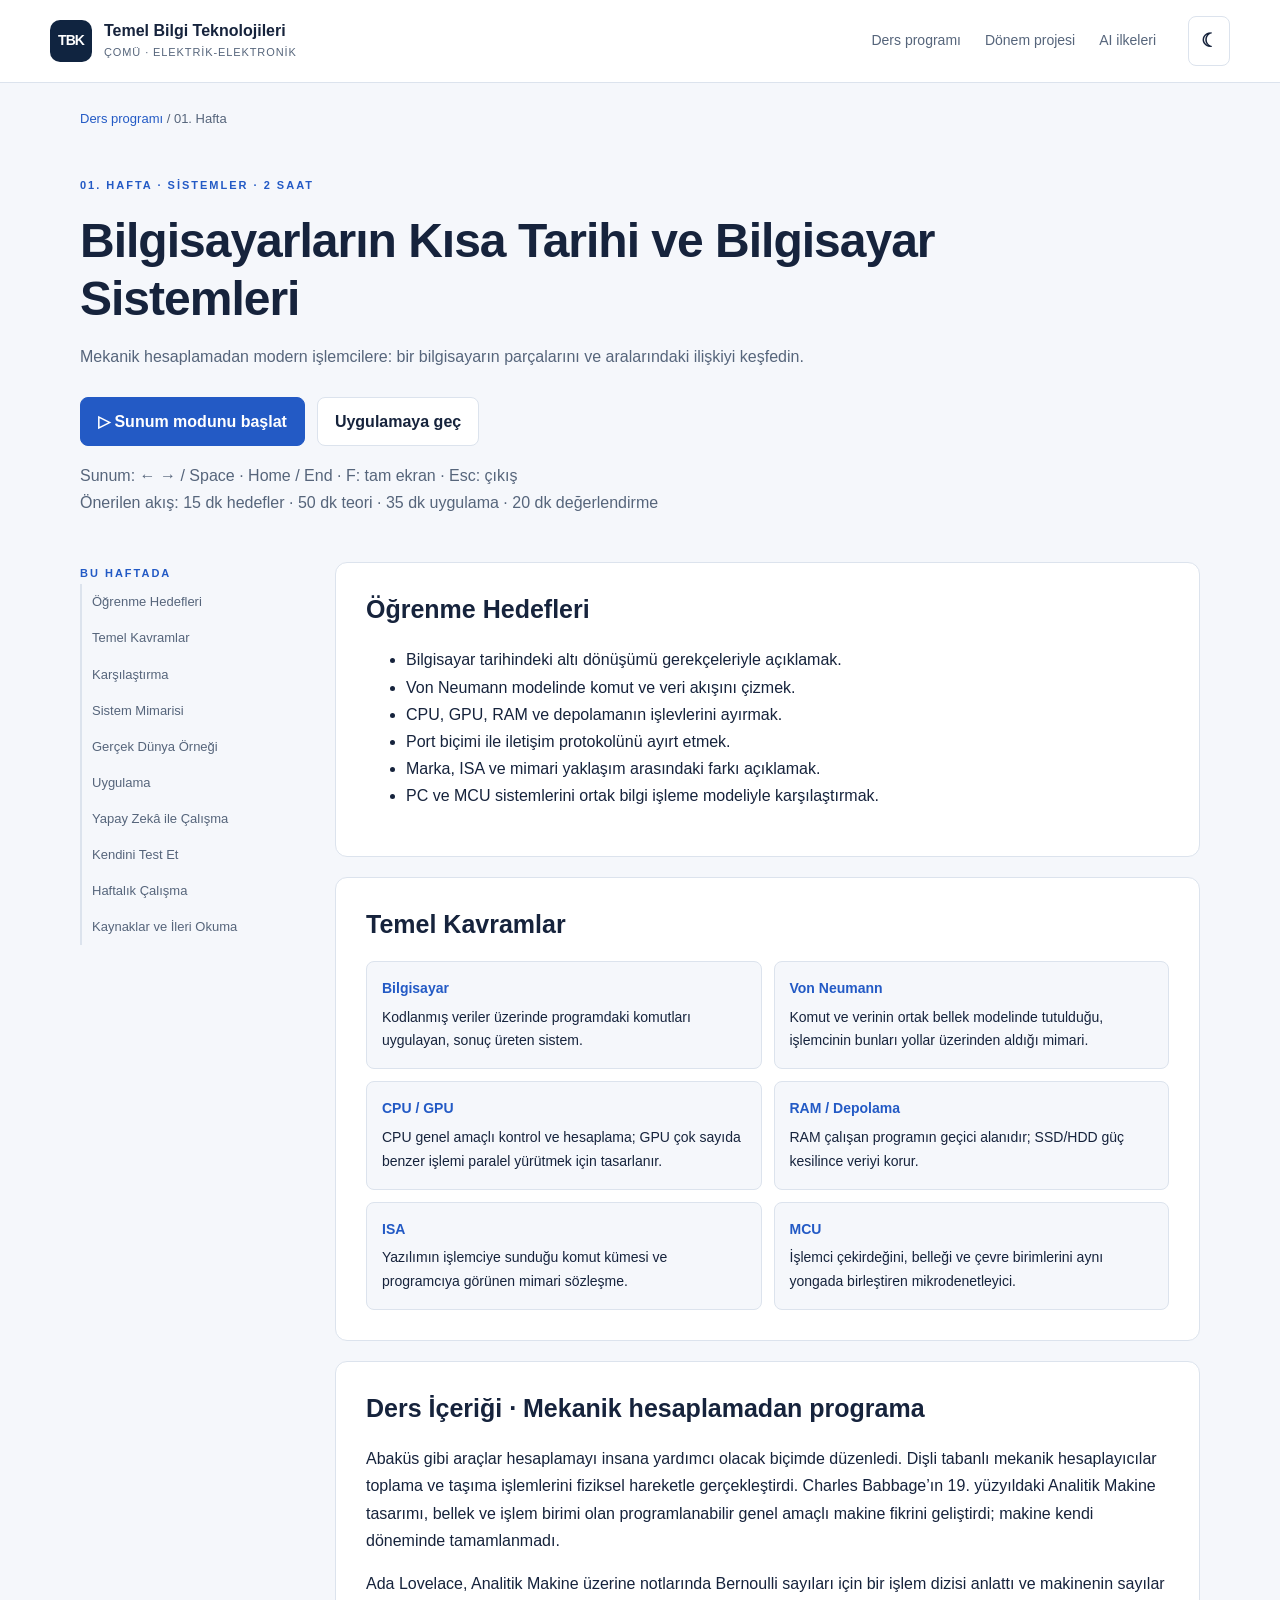
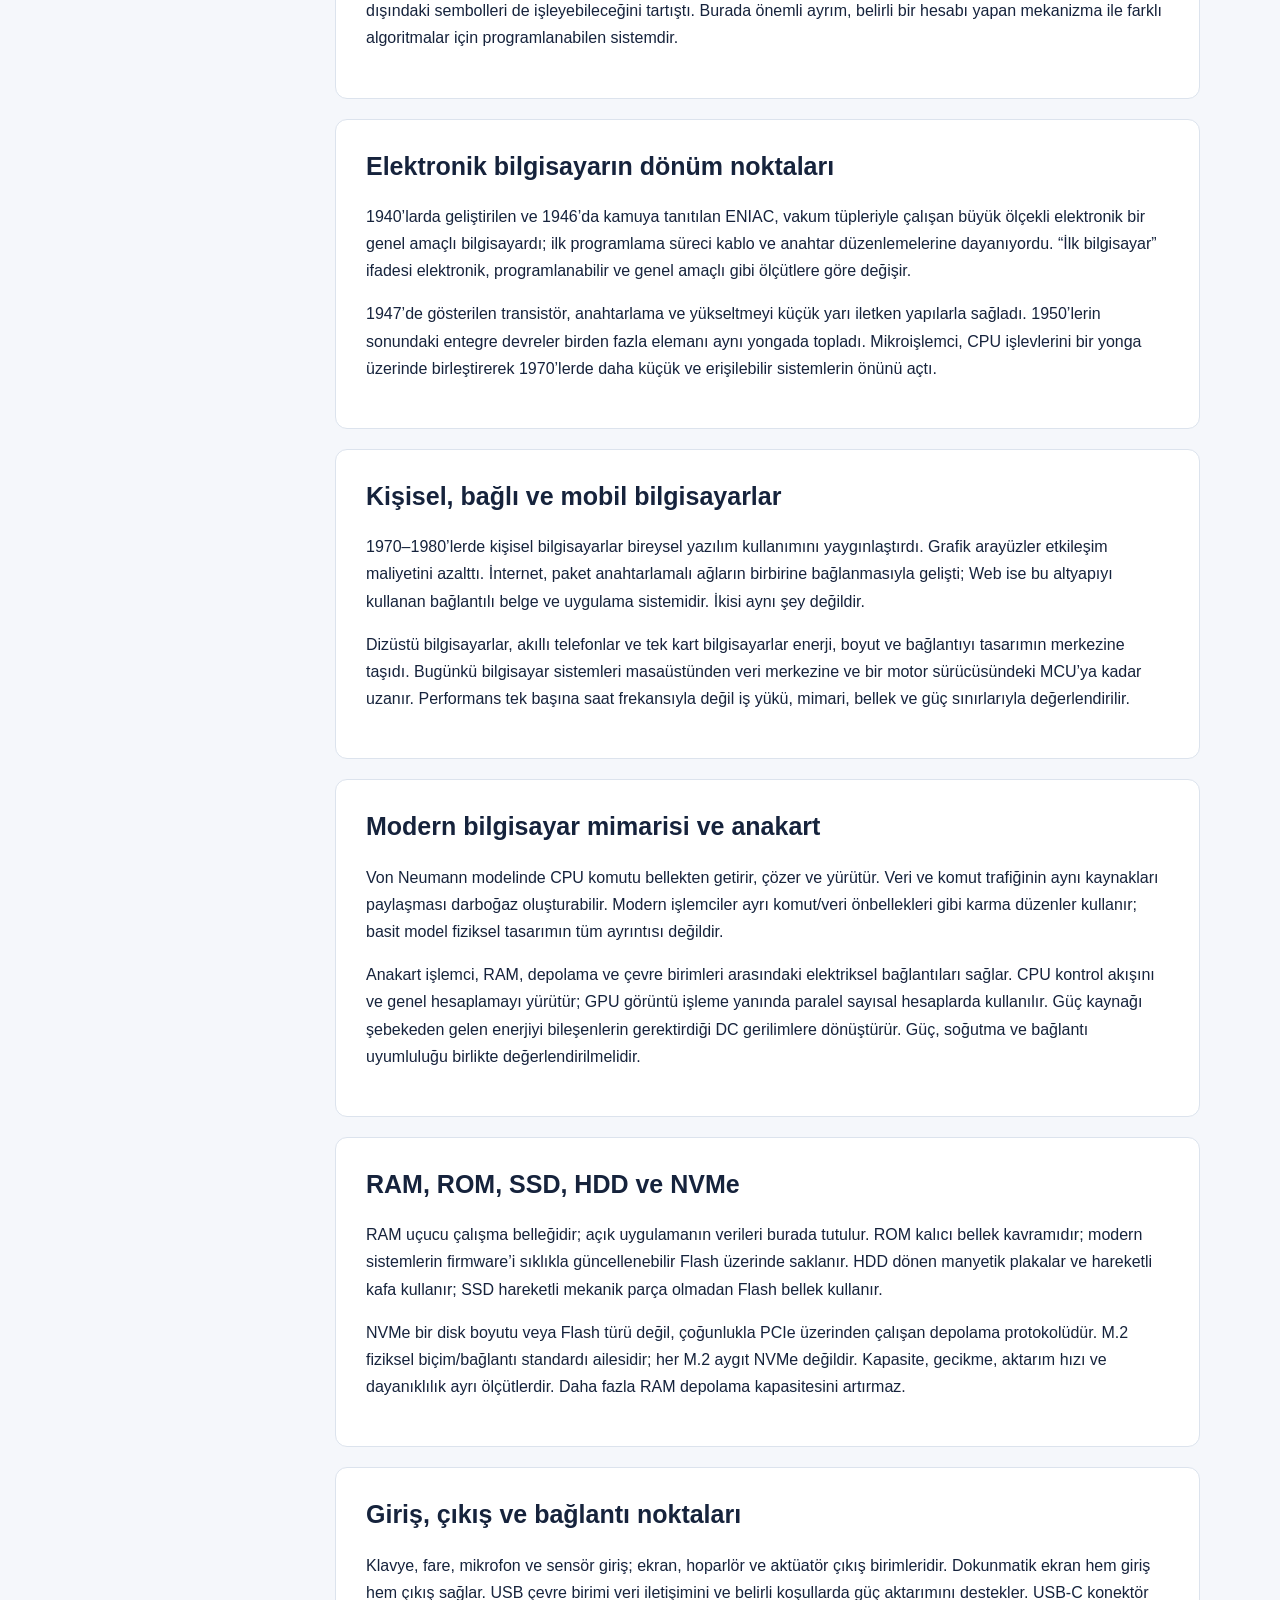
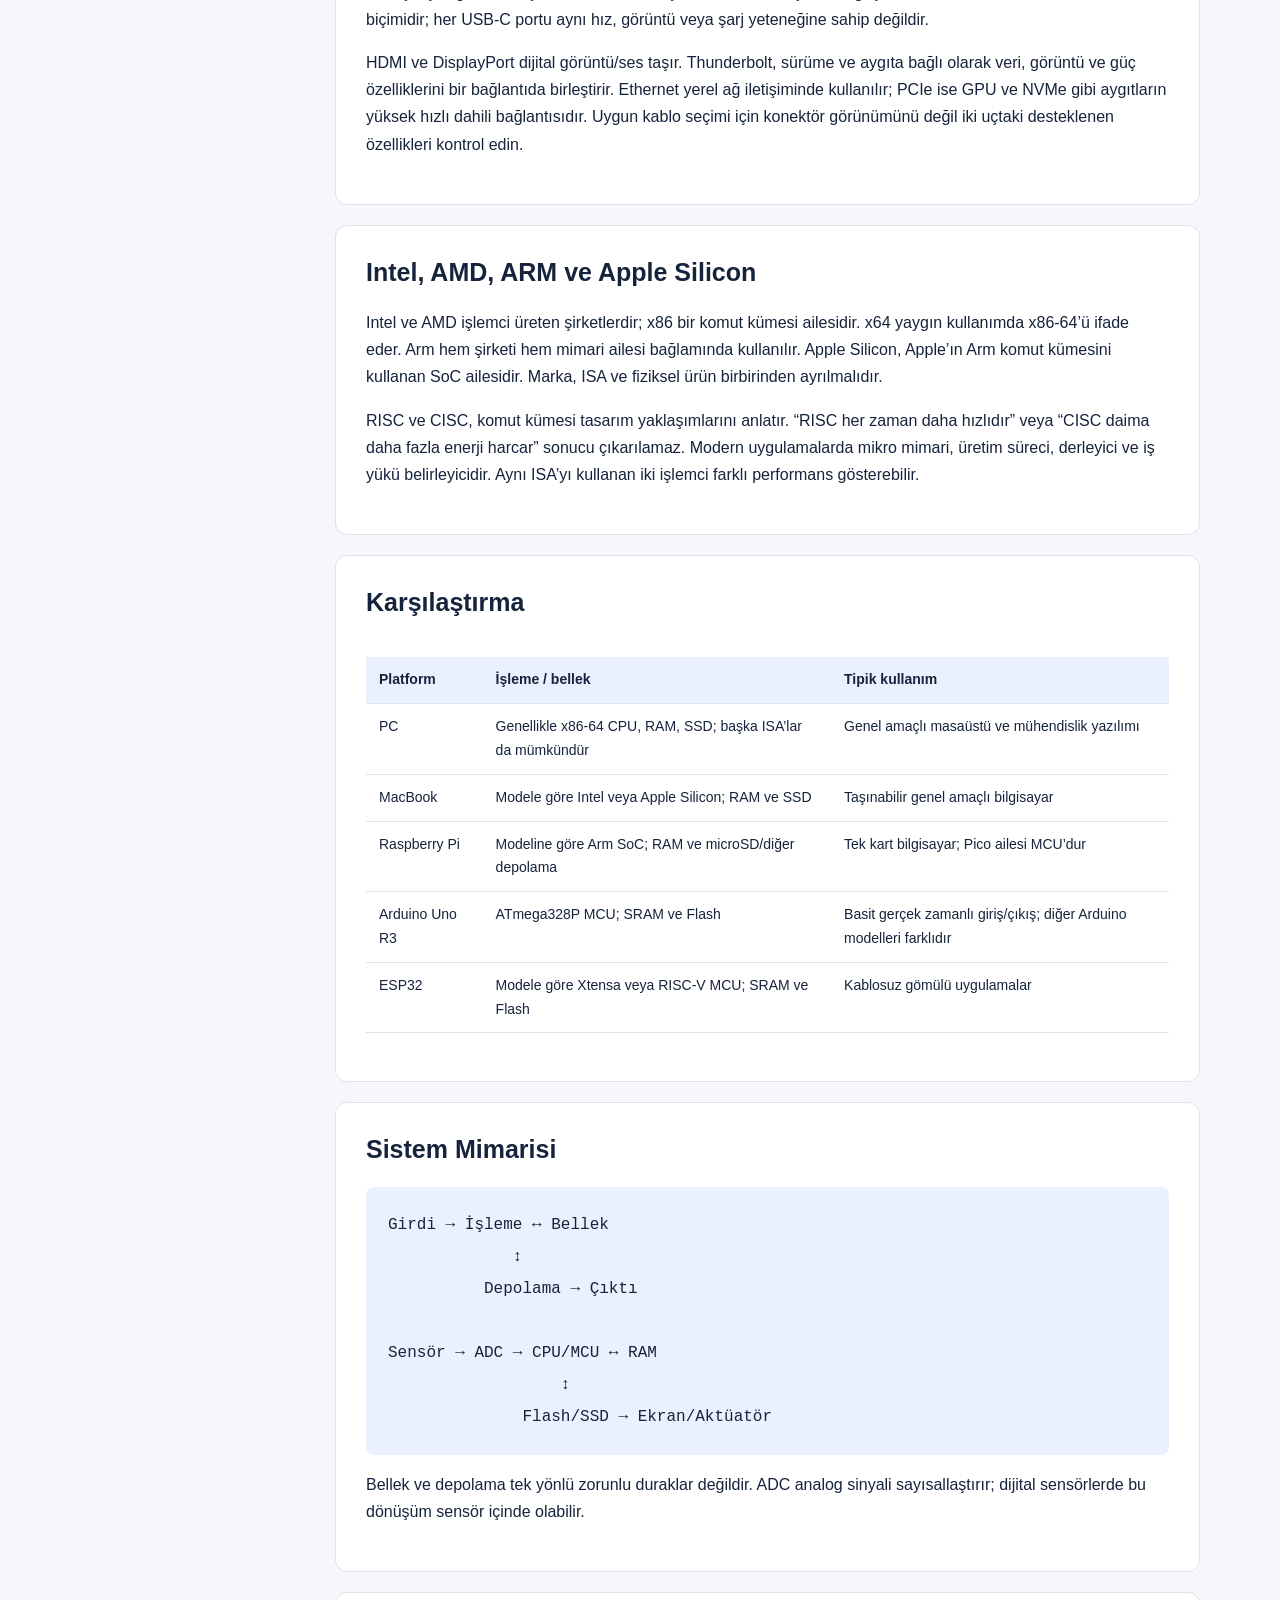
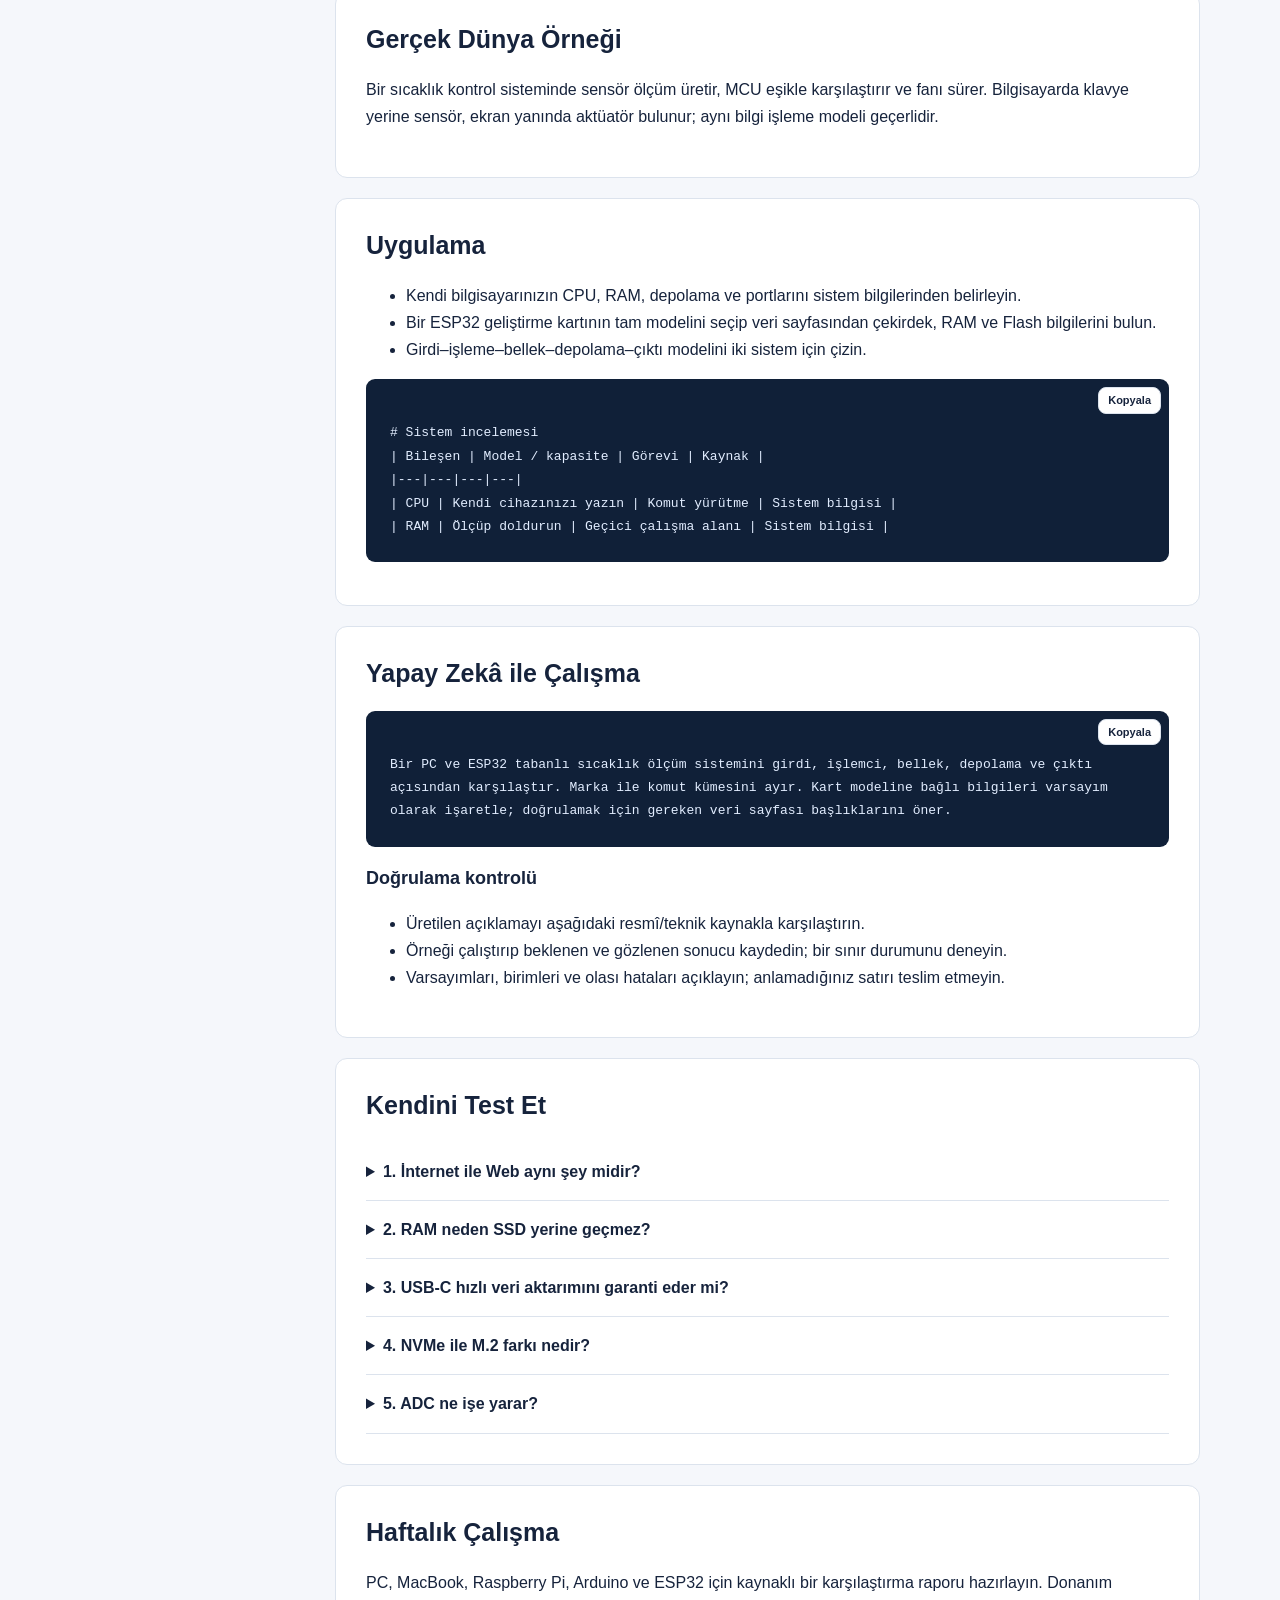
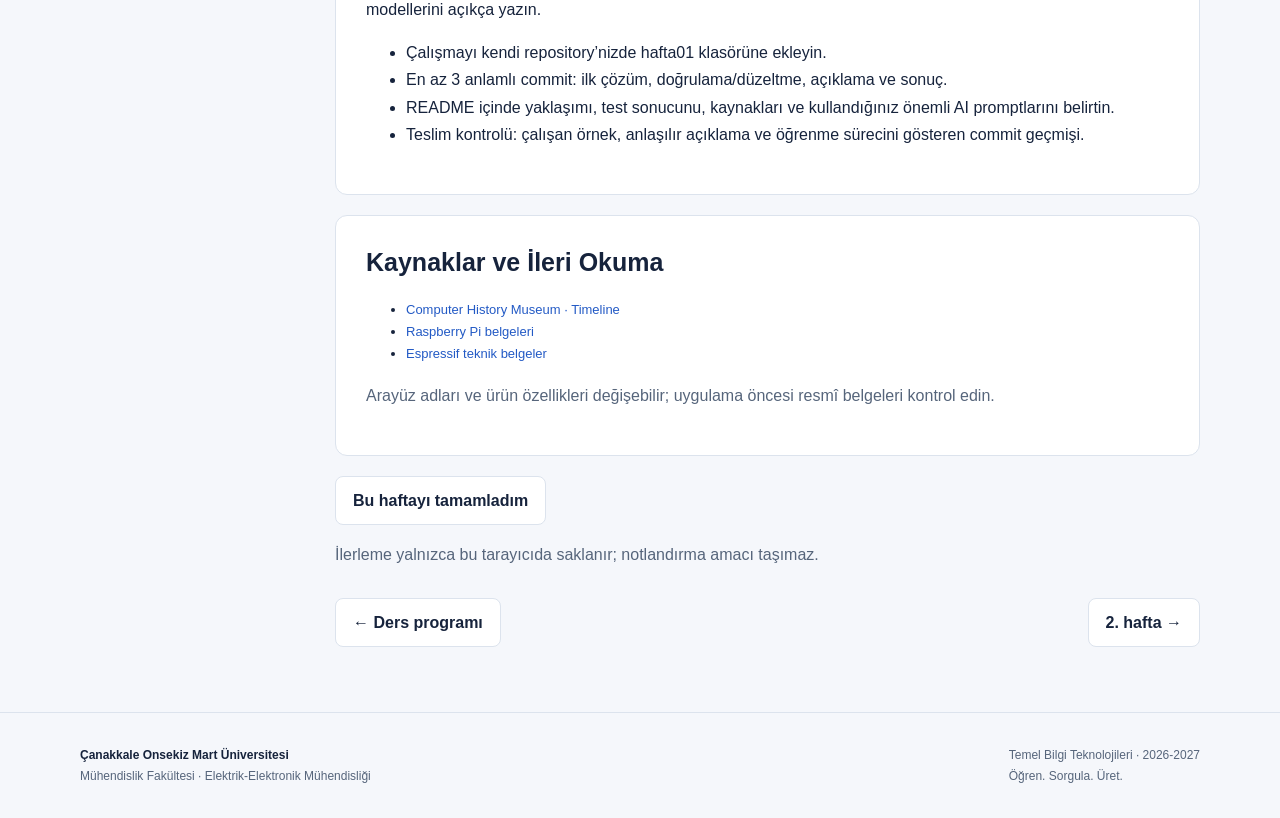
==== weeks/week01.html @ e467687c "İlk iki hafta için TBK ders portalı ve sunum sistemini oluştur" ====
<!doctype html><html lang="tr"><head><meta charset="utf-8"><meta name="viewport" content="width=device-width, initial-scale=1"><title>Bilgisayarların Kısa Tarihi ve Bilgisayar Sistemleri | TBK · ÇOMÜ</title><meta name="description" content="Mekanik hesaplamadan modern işlemcilere: bir bilgisayarın parçalarını ve aralarındaki ilişkiyi keşfedin."><meta property="og:title" content="Bilgisayarların Kısa Tarihi ve Bilgisayar Sistemleri"><meta property="og:description" content="Mekanik hesaplamadan modern işlemcilere: bir bilgisayarın parçalarını ve aralarındaki ilişkiyi keşfedin."><meta property="og:type" content="website"><meta property="og:locale" content="tr_TR"><meta name="theme-color" content="#102440"><link rel="icon" href="../assets/icons/favicon.svg" type="image/svg+xml"><script src="../js/theme.js"></script><link rel="stylesheet" href="../css/style.css"><link rel="stylesheet" href="../css/presentation.css"><script defer src="../js/main.js"></script><script defer src="../js/presentation.js"></script><script defer src="../js/demos.js"></script></head><body data-week="1"><a class="skip" href="#main">İçeriğe geç</a><header class="topbar"><nav class="nav-inner" aria-label="Ana navigasyon"><a class="brand" href="../index.html"><span class="brand-mark" aria-hidden="true">TBK</span><span><strong>Temel Bilgi Teknolojileri</strong><small>ÇOMÜ · ELEKTRİK-ELEKTRONİK</small></span></a><div class="nav-links"><a href="../index.html#program">Ders programı</a><a href="../index.html#proje">Dönem projesi</a><a href="../index.html#ai">AI ilkeleri</a></div><button class="theme-toggle" type="button" aria-label="Temayı değiştir">☾</button></nav></header><main id="main" class="container"><div class="breadcrumb"><a href="../index.html#program">Ders programı</a> / 01. Hafta</div><header class="lesson-header"><span class="eyebrow">01. HAFTA · Sistemler · 2 SAAT</span><h1>Bilgisayarların Kısa Tarihi ve Bilgisayar Sistemleri</h1><p>Mekanik hesaplamadan modern işlemcilere: bir bilgisayarın parçalarını ve aralarındaki ilişkiyi keşfedin.</p><div class="actions"><button class="primary" id="start-presentation">▷ Sunum modunu başlat</button><a class="button" href="#uygulama">Uygulamaya geç</a></div><p class="muted">Sunum: ← → / Space · Home / End · F: tam ekran · Esc: çıkış<br>Önerilen akış: 15 dk hedefler · 50 dk teori · 35 dk uygulama · 20 dk değerlendirme</p></header><div class="lesson-layout"><aside class="toc"><span class="eyebrow">BU HAFTADA</span><nav aria-label="Ders içindekiler"><a href="#hedefler">Öğrenme Hedefleri</a><a href="#kavramlar">Temel Kavramlar</a><a href="#karsilastirma">Karşılaştırma</a><a href="#mimari">Sistem Mimarisi</a><a href="#ornek">Gerçek Dünya Örneği</a><a href="#uygulama">Uygulama</a><a href="#ai-calisma">Yapay Zekâ ile Çalışma</a><a href="#test">Kendini Test Et</a><a href="#gorev">Haftalık Çalışma</a><a href="#kaynaklar">Kaynaklar ve İleri Okuma</a></nav></aside><article aria-label="Haftalık ders içeriği"><section class="lesson-section" id="hedefler" aria-labelledby="hedefler-title"><h2 id="hedefler-title">Öğrenme Hedefleri</h2><ul><li>Bilgisayar tarihindeki altı dönüşümü gerekçeleriyle açıklamak.</li><li>Von Neumann modelinde komut ve veri akışını çizmek.</li><li>CPU, GPU, RAM ve depolamanın işlevlerini ayırmak.</li><li>Port biçimi ile iletişim protokolünü ayırt etmek.</li><li>Marka, ISA ve mimari yaklaşım arasındaki farkı açıklamak.</li><li>PC ve MCU sistemlerini ortak bilgi işleme modeliyle karşılaştırmak.</li></ul></section><section class="lesson-section" id="kavramlar" aria-labelledby="kavramlar-title"><h2 id="kavramlar-title">Temel Kavramlar</h2><div class="concepts"><div class="concept"><strong>Bilgisayar</strong>Kodlanmış veriler üzerinde programdaki komutları uygulayan, sonuç üreten sistem.</div><div class="concept"><strong>Von Neumann</strong>Komut ve verinin ortak bellek modelinde tutulduğu, işlemcinin bunları yollar üzerinden aldığı mimari.</div><div class="concept"><strong>CPU / GPU</strong>CPU genel amaçlı kontrol ve hesaplama; GPU çok sayıda benzer işlemi paralel yürütmek için tasarlanır.</div><div class="concept"><strong>RAM / Depolama</strong>RAM çalışan programın geçici alanıdır; SSD/HDD güç kesilince veriyi korur.</div><div class="concept"><strong>ISA</strong>Yazılımın işlemciye sunduğu komut kümesi ve programcıya görünen mimari sözleşme.</div><div class="concept"><strong>MCU</strong>İşlemci çekirdeğini, belleği ve çevre birimlerini aynı yongada birleştiren mikrodenetleyici.</div></div></section><section class="lesson-section" id="konu-1" aria-labelledby="konu-1-title"><h2 id="konu-1-title">Ders İçeriği · Mekanik hesaplamadan programa</h2><p>Abaküs gibi araçlar hesaplamayı insana yardımcı olacak biçimde düzenledi. Dişli tabanlı mekanik hesaplayıcılar toplama ve taşıma işlemlerini fiziksel hareketle gerçekleştirdi. Charles Babbage’ın 19. yüzyıldaki Analitik Makine tasarımı, bellek ve işlem birimi olan programlanabilir genel amaçlı makine fikrini geliştirdi; makine kendi döneminde tamamlanmadı.</p><p>Ada Lovelace, Analitik Makine üzerine notlarında Bernoulli sayıları için bir işlem dizisi anlattı ve makinenin sayılar dışındaki sembolleri de işleyebileceğini tartıştı. Burada önemli ayrım, belirli bir hesabı yapan mekanizma ile farklı algoritmalar için programlanabilen sistemdir.</p></section><section class="lesson-section" id="konu-2" aria-labelledby="konu-2-title"><h2 id="konu-2-title">Elektronik bilgisayarın dönüm noktaları</h2><p>1940’larda geliştirilen ve 1946’da kamuya tanıtılan ENIAC, vakum tüpleriyle çalışan büyük ölçekli elektronik bir genel amaçlı bilgisayardı; ilk programlama süreci kablo ve anahtar düzenlemelerine dayanıyordu. “İlk bilgisayar” ifadesi elektronik, programlanabilir ve genel amaçlı gibi ölçütlere göre değişir.</p><p>1947’de gösterilen transistör, anahtarlama ve yükseltmeyi küçük yarı iletken yapılarla sağladı. 1950’lerin sonundaki entegre devreler birden fazla elemanı aynı yongada topladı. Mikroişlemci, CPU işlevlerini bir yonga üzerinde birleştirerek 1970’lerde daha küçük ve erişilebilir sistemlerin önünü açtı.</p></section><section class="lesson-section" id="konu-3" aria-labelledby="konu-3-title"><h2 id="konu-3-title">Kişisel, bağlı ve mobil bilgisayarlar</h2><p>1970–1980’lerde kişisel bilgisayarlar bireysel yazılım kullanımını yaygınlaştırdı. Grafik arayüzler etkileşim maliyetini azalttı. İnternet, paket anahtarlamalı ağların birbirine bağlanmasıyla gelişti; Web ise bu altyapıyı kullanan bağlantılı belge ve uygulama sistemidir. İkisi aynı şey değildir.</p><p>Dizüstü bilgisayarlar, akıllı telefonlar ve tek kart bilgisayarlar enerji, boyut ve bağlantıyı tasarımın merkezine taşıdı. Bugünkü bilgisayar sistemleri masaüstünden veri merkezine ve bir motor sürücüsündeki MCU’ya kadar uzanır. Performans tek başına saat frekansıyla değil iş yükü, mimari, bellek ve güç sınırlarıyla değerlendirilir.</p></section><section class="lesson-section" id="konu-4" aria-labelledby="konu-4-title"><h2 id="konu-4-title">Modern bilgisayar mimarisi ve anakart</h2><p>Von Neumann modelinde CPU komutu bellekten getirir, çözer ve yürütür. Veri ve komut trafiğinin aynı kaynakları paylaşması darboğaz oluşturabilir. Modern işlemciler ayrı komut/veri önbellekleri gibi karma düzenler kullanır; basit model fiziksel tasarımın tüm ayrıntısı değildir.</p><p>Anakart işlemci, RAM, depolama ve çevre birimleri arasındaki elektriksel bağlantıları sağlar. CPU kontrol akışını ve genel hesaplamayı yürütür; GPU görüntü işleme yanında paralel sayısal hesaplarda kullanılır. Güç kaynağı şebekeden gelen enerjiyi bileşenlerin gerektirdiği DC gerilimlere dönüştürür. Güç, soğutma ve bağlantı uyumluluğu birlikte değerlendirilmelidir.</p></section><section class="lesson-section" id="konu-5" aria-labelledby="konu-5-title"><h2 id="konu-5-title">RAM, ROM, SSD, HDD ve NVMe</h2><p>RAM uçucu çalışma belleğidir; açık uygulamanın verileri burada tutulur. ROM kalıcı bellek kavramıdır; modern sistemlerin firmware’i sıklıkla güncellenebilir Flash üzerinde saklanır. HDD dönen manyetik plakalar ve hareketli kafa kullanır; SSD hareketli mekanik parça olmadan Flash bellek kullanır.</p><p>NVMe bir disk boyutu veya Flash türü değil, çoğunlukla PCIe üzerinden çalışan depolama protokolüdür. M.2 fiziksel biçim/bağlantı standardı ailesidir; her M.2 aygıt NVMe değildir. Kapasite, gecikme, aktarım hızı ve dayanıklılık ayrı ölçütlerdir. Daha fazla RAM depolama kapasitesini artırmaz.</p></section><section class="lesson-section" id="konu-6" aria-labelledby="konu-6-title"><h2 id="konu-6-title">Giriş, çıkış ve bağlantı noktaları</h2><p>Klavye, fare, mikrofon ve sensör giriş; ekran, hoparlör ve aktüatör çıkış birimleridir. Dokunmatik ekran hem giriş hem çıkış sağlar. USB çevre birimi veri iletişimini ve belirli koşullarda güç aktarımını destekler. USB-C konektör biçimidir; her USB-C portu aynı hız, görüntü veya şarj yeteneğine sahip değildir.</p><p>HDMI ve DisplayPort dijital görüntü/ses taşır. Thunderbolt, sürüme ve aygıta bağlı olarak veri, görüntü ve güç özelliklerini bir bağlantıda birleştirir. Ethernet yerel ağ iletişiminde kullanılır; PCIe ise GPU ve NVMe gibi aygıtların yüksek hızlı dahili bağlantısıdır. Uygun kablo seçimi için konektör görünümünü değil iki uçtaki desteklenen özellikleri kontrol edin.</p></section><section class="lesson-section" id="konu-7" aria-labelledby="konu-7-title"><h2 id="konu-7-title">Intel, AMD, ARM ve Apple Silicon</h2><p>Intel ve AMD işlemci üreten şirketlerdir; x86 bir komut kümesi ailesidir. x64 yaygın kullanımda x86-64’ü ifade eder. Arm hem şirketi hem mimari ailesi bağlamında kullanılır. Apple Silicon, Apple’ın Arm komut kümesini kullanan SoC ailesidir. Marka, ISA ve fiziksel ürün birbirinden ayrılmalıdır.</p><p>RISC ve CISC, komut kümesi tasarım yaklaşımlarını anlatır. “RISC her zaman daha hızlıdır” veya “CISC daima daha fazla enerji harcar” sonucu çıkarılamaz. Modern uygulamalarda mikro mimari, üretim süreci, derleyici ve iş yükü belirleyicidir. Aynı ISA’yı kullanan iki işlemci farklı performans gösterebilir.</p></section><section class="lesson-section" id="karsilastirma" aria-labelledby="karsilastirma-title"><h2 id="karsilastirma-title">Karşılaştırma</h2><div class="table-wrap"><table><thead><tr><th scope="col">Platform</th><th scope="col">İşleme / bellek</th><th scope="col">Tipik kullanım</th></tr></thead><tbody><tr><td>PC</td><td>Genellikle x86-64 CPU, RAM, SSD; başka ISA’lar da mümkündür</td><td>Genel amaçlı masaüstü ve mühendislik yazılımı</td></tr><tr><td>MacBook</td><td>Modele göre Intel veya Apple Silicon; RAM ve SSD</td><td>Taşınabilir genel amaçlı bilgisayar</td></tr><tr><td>Raspberry Pi</td><td>Modeline göre Arm SoC; RAM ve microSD/diğer depolama</td><td>Tek kart bilgisayar; Pico ailesi MCU’dur</td></tr><tr><td>Arduino Uno R3</td><td>ATmega328P MCU; SRAM ve Flash</td><td>Basit gerçek zamanlı giriş/çıkış; diğer Arduino modelleri farklıdır</td></tr><tr><td>ESP32</td><td>Modele göre Xtensa veya RISC-V MCU; SRAM ve Flash</td><td>Kablosuz gömülü uygulamalar</td></tr></tbody></table></div></section><section class="lesson-section" id="mimari" aria-labelledby="mimari-title"><h2 id="mimari-title">Sistem Mimarisi</h2><div class="diagram">Girdi → İşleme ↔ Bellek
             ↕
          Depolama → Çıktı

Sensör → ADC → CPU/MCU ↔ RAM
                  ↕
              Flash/SSD → Ekran/Aktüatör</div><p>Bellek ve depolama tek yönlü zorunlu duraklar değildir. ADC analog sinyali sayısallaştırır; dijital sensörlerde bu dönüşüm sensör içinde olabilir.</p></section><section class="lesson-section" id="ornek" aria-labelledby="ornek-title"><h2 id="ornek-title">Gerçek Dünya Örneği</h2><p>Bir sıcaklık kontrol sisteminde sensör ölçüm üretir, MCU eşikle karşılaştırır ve fanı sürer. Bilgisayarda klavye yerine sensör, ekran yanında aktüatör bulunur; aynı bilgi işleme modeli geçerlidir.</p></section><section class="lesson-section" id="uygulama" aria-labelledby="uygulama-title"><h2 id="uygulama-title">Uygulama</h2><ul><li>Kendi bilgisayarınızın CPU, RAM, depolama ve portlarını sistem bilgilerinden belirleyin.</li><li>Bir ESP32 geliştirme kartının tam modelini seçip veri sayfasından çekirdek, RAM ve Flash bilgilerini bulun.</li><li>Girdi–işleme–bellek–depolama–çıktı modelini iki sistem için çizin.</li></ul><div class="code-wrap"><pre><code># Sistem incelemesi
| Bileşen | Model / kapasite | Görevi | Kaynak |
|---|---|---|---|
| CPU | Kendi cihazınızı yazın | Komut yürütme | Sistem bilgisi |
| RAM | Ölçüp doldurun | Geçici çalışma alanı | Sistem bilgisi |</code></pre></div></section><section class="lesson-section" id="ai-calisma" aria-labelledby="ai-calisma-title"><h2 id="ai-calisma-title">Yapay Zekâ ile Çalışma</h2><div class="code-wrap"><pre><code>Bir PC ve ESP32 tabanlı sıcaklık ölçüm sistemini girdi, işlemci, bellek, depolama ve çıktı açısından karşılaştır. Marka ile komut kümesini ayır. Kart modeline bağlı bilgileri varsayım olarak işaretle; doğrulamak için gereken veri sayfası başlıklarını öner.</code></pre></div><h3>Doğrulama kontrolü</h3><ul><li>Üretilen açıklamayı aşağıdaki resmî/teknik kaynakla karşılaştırın.</li><li>Örneği çalıştırıp beklenen ve gözlenen sonucu kaydedin; bir sınır durumunu deneyin.</li><li>Varsayımları, birimleri ve olası hataları açıklayın; anlamadığınız satırı teslim etmeyin.</li></ul></section><section class="lesson-section" id="test" aria-labelledby="test-title"><h2 id="test-title">Kendini Test Et</h2><details><summary>1. İnternet ile Web aynı şey midir?</summary><p>Hayır. İnternet ağ altyapısıdır; Web bu altyapıda HTTP gibi protokollerle çalışan bir hizmettir.</p></details><details><summary>2. RAM neden SSD yerine geçmez?</summary><p>RAM uçucudur ve çalışma alanıdır; SSD kalıcı depolamadır.</p></details><details><summary>3. USB-C hızlı veri aktarımını garanti eder mi?</summary><p>Hayır. Konektör biçimi, desteklenen USB sürümü ve ek protokolleri garanti etmez.</p></details><details><summary>4. NVMe ile M.2 farkı nedir?</summary><p>NVMe bir protokoldür; M.2 fiziksel biçim ve bağlantı standardıdır.</p></details><details><summary>5. ADC ne işe yarar?</summary><p>Analog sinyali örnekleyip sayısal değerlere dönüştürür; ölçüm çözünürlüğü ve örnekleme hızı önemlidir.</p></details></section><section class="lesson-section" id="gorev" aria-labelledby="gorev-title"><h2 id="gorev-title">Haftalık Çalışma</h2><p>PC, MacBook, Raspberry Pi, Arduino ve ESP32 için kaynaklı bir karşılaştırma raporu hazırlayın. Donanım modellerini açıkça yazın.</p><ul><li>Çalışmayı kendi repository’nizde hafta01 klasörüne ekleyin.</li><li>En az 3 anlamlı commit: ilk çözüm, doğrulama/düzeltme, açıklama ve sonuç.</li><li>README içinde yaklaşımı, test sonucunu, kaynakları ve kullandığınız önemli AI promptlarını belirtin.</li><li>Teslim kontrolü: çalışan örnek, anlaşılır açıklama ve öğrenme sürecini gösteren commit geçmişi.</li></ul></section><section class="lesson-section" id="kaynaklar" aria-labelledby="kaynaklar-title"><h2 id="kaynaklar-title">Kaynaklar ve İleri Okuma</h2><ul class="source-list"><li><a href="https://www.computerhistory.org/timeline/">Computer History Museum · Timeline</a></li><li><a href="https://www.raspberrypi.com/documentation/">Raspberry Pi belgeleri</a></li><li><a href="https://docs.espressif.com/">Espressif teknik belgeler</a></li></ul><p class="muted">Arayüz adları ve ürün özellikleri değişebilir; uygulama öncesi resmî belgeleri kontrol edin.</p></section><div class="completion"><button id="mark-complete" aria-pressed="false">Bu haftayı tamamladım</button><p class="muted">İlerleme yalnızca bu tarayıcıda saklanır; notlandırma amacı taşımaz.</p></div><nav class="week-nav" aria-label="Haftalar arası navigasyon"><a class="button" href="../index.html#program">← Ders programı</a><a class="button" href="week02.html">2. hafta →</a></nav></article></div></main><div class="presentation-controls" hidden role="region" aria-label="Sunum denetimleri"><progress id="slide-progress" max="100" value="0" aria-label="Sunum ilerlemesi"></progress><button id="slide-prev" aria-label="Önceki slayt">←</button><output id="slide-count" aria-live="polite"></output><button id="slide-next" aria-label="Sonraki slayt">→</button><button id="slide-fullscreen">Tam ekran</button><button id="slide-exit">Çıkış (Esc)</button><span class="sr-only" id="presentation-message" aria-live="polite"></span></div><footer class="footer"><div class="container"><div><strong>Çanakkale Onsekiz Mart Üniversitesi</strong><br>Mühendislik Fakültesi · Elektrik-Elektronik Mühendisliği</div><div>Temel Bilgi Teknolojileri · 2026-2027<br>Öğren. Sorgula. Üret.</div></div></footer></body></html>
---- css/style.css ----
@import url('./responsive.css');
.week-card[aria-disabled=true]{opacity:.68;cursor:default;box-shadow:none}.week-card[aria-disabled=true]:hover{transform:none;border-color:var(--line)}
:root{color-scheme:light;--bg:#f5f7fb;--surface:#fff;--ink:#16233c;--muted:#56657b;--line:#dce3ed;--accent:#235ac5;--soft:#eaf0fd;--nav:#102440;--green:#157a65;--shadow:0 12px 35px #13284708}*{box-sizing:border-box}html{scroll-behavior:smooth;scroll-padding-top:100px}[data-theme=dark]{color-scheme:dark;--bg:#0d1727;--surface:#152238;--ink:#e6edf8;--muted:#a8b7cc;--line:#2a3b54;--accent:#89b1ff;--soft:#213555;--nav:#091220;--green:#72d4bc;--shadow:none}body{margin:0;background:var(--bg);color:var(--ink);font-family:Inter,'Segoe UI',Arial,sans-serif;font-size:16px;line-height:1.7}a{color:var(--accent);text-decoration:none}a:hover{text-decoration:underline}button,input,select{font:inherit}button,.button{cursor:pointer;border:1px solid var(--line);border-radius:8px;padding:10px 17px;background:var(--surface);color:var(--ink);font-weight:600;display:inline-flex;align-items:center;justify-content:center;gap:8px}button:hover,.button:hover{border-color:var(--accent);text-decoration:none}button:disabled{opacity:.45;cursor:default}.primary{background:#235ac5;color:white;border-color:#235ac5}a:focus-visible,button:focus-visible,summary:focus-visible,input:focus-visible{outline:3px solid #e99c2f;outline-offset:4px}.skip{position:fixed;top:-100px;left:15px;z-index:200;background:var(--surface);padding:12px}.skip:focus{top:12px}.topbar{position:sticky;top:0;z-index:30;background:var(--surface);border-bottom:1px solid var(--line)}.nav-inner{max-width:1240px;margin:auto;min-height:82px;display:flex;align-items:center;gap:32px;padding:12px 30px}.brand{display:flex;align-items:center;gap:12px;color:var(--ink);line-height:1.25;margin-right:auto}.brand-mark{width:42px;height:42px;border-radius:10px;display:grid;place-items:center;background:var(--nav);color:white;font-weight:750;font-size:14px;letter-spacing:-1px}.brand strong{display:block;font-size:16px}.brand small{font-size:11px;color:var(--muted);letter-spacing:.9px}.nav-links{display:flex;gap:24px;font-size:14px}.nav-links a{color:var(--muted)}.theme-toggle{width:42px;padding:8px;font-size:19px}.container{max-width:1180px;margin:auto;padding:0 30px}.eyebrow{text-transform:uppercase;font-size:11px;letter-spacing:2px;font-weight:750;color:var(--accent)}.hero{padding:70px 0 46px;display:grid;grid-template-columns:1.2fr 1fr;gap:60px;align-items:center}.hero h1{font-size:clamp(38px,4.4vw,62px);line-height:1.13;letter-spacing:-2.5px;margin:18px 0 24px}.hero h1 span{color:var(--accent)}.hero p{max-width:540px;color:var(--muted);font-size:18px}.hero .university{font-size:13px;line-height:1.7;margin-bottom:22px}.actions{display:flex;flex-wrap:wrap;gap:12px;margin-top:26px}.system-visual{background:var(--nav);border:1px solid #314765;border-radius:18px;color:#fff;padding:28px;box-shadow:0 22px 45px #10244018;background-image:radial-gradient(#6683a225 1px,transparent 1px);background-size:20px 20px}.visual-top{display:flex;justify-content:space-between;font-size:11px;letter-spacing:1.5px;color:#b7c9e4}.live-dot{color:#7ae0b6}.chip{margin:32px auto 20px;width:145px;height:115px;border:1px solid #7796c5;outline:6px solid #254164;border-radius:12px;display:flex;flex-direction:column;justify-content:center;align-items:center;background:#193456;font-size:28px;letter-spacing:1px}.chip small{font-size:10px;color:#aac3e5}.signal{text-align:center;color:#83acd8;font-family:monospace}.visual-nodes{display:grid;grid-template-columns:repeat(3,1fr);gap:12px;margin:18px 0}.visual-nodes span{border:1px solid #3e5575;background:#16304e;padding:13px 5px;border-radius:7px;text-align:center;font-size:12px}.visual-caption{border-top:1px solid #3e5575;padding-top:18px;font-size:12px;color:#b7c9e4;display:flex;justify-content:space-between}.stats{display:grid;grid-template-columns:repeat(4,1fr);background:var(--surface);border:1px solid var(--line);border-radius:12px;margin-bottom:60px;padding:23px 0}.stat{padding:0 25px;border-right:1px solid var(--line)}.stat:last-child{border:0}.stat strong{font-size:24px;display:block;line-height:1.3}.stat span{font-size:12px;color:var(--muted)}.section-heading{display:flex;justify-content:space-between;align-items:end;gap:20px;margin:25px 0}.section-heading h2{font-size:30px;letter-spacing:-.7px;margin:5px 0}.section-heading p{margin:0;color:var(--muted);font-size:14px}.label{font-size:11px;letter-spacing:1px;color:var(--muted);font-weight:700}.filters{display:flex;align-items:center;gap:8px;flex-wrap:wrap;margin:22px 0}.filters button{font-size:12px;padding:7px 14px}.filters button[aria-pressed=true]{background:var(--nav);color:white}.search{margin-left:auto;min-width:220px;border:1px solid var(--line);padding:8px 12px;background:var(--surface);border-radius:8px;color:var(--ink)}.week-grid{display:grid;grid-template-columns:repeat(3,1fr);gap:18px}.week-card{position:relative;display:flex;flex-direction:column;background:var(--surface);padding:24px;border:1px solid var(--line);border-radius:12px;color:var(--ink);box-shadow:var(--shadow);transition:transform .2s,border-color .2s}.week-card:hover{transform:translateY(-3px);border-color:var(--accent);text-decoration:none}.card-top{display:flex;justify-content:space-between;align-items:center}.week-number{font-family:monospace;font-size:13px;color:var(--accent);background:var(--soft);padding:4px 9px;border-radius:6px}.tag{font-size:10px;color:var(--muted);text-transform:uppercase;letter-spacing:.8px}.week-card h3{font-size:18px;line-height:1.45;margin:20px 0 10px;min-height:52px}.week-card p{font-size:13px;color:var(--muted);margin:0 0 20px}.card-bottom{display:flex;justify-content:space-between;margin-top:auto;border-top:1px solid var(--line);padding-top:14px;font-size:12px;color:var(--muted)}.card-bottom b{color:var(--accent)}section[id]{scroll-margin-top:100px}.panel{background:var(--surface);border:1px solid var(--line);border-radius:12px;padding:30px;margin:22px 0}.learning-path{display:flex;flex-wrap:wrap;gap:9px;align-items:center;margin:25px 0}.learning-path span{border:1px solid var(--line);border-radius:6px;padding:8px 12px;font-size:12px;background:var(--surface)}.learning-path i{color:var(--accent);font-style:normal}.feature-grid{display:grid;grid-template-columns:1fr 1fr;gap:24px;margin:55px 0}.feature-grid .panel{margin:0}.feature-grid h2{font-size:26px;margin:12px 0}.feature-grid p,.feature-grid li{font-size:14px}.quote{border-left:3px solid var(--accent);margin:22px 0;padding:8px 20px;font-size:18px;font-weight:600}.footer{border-top:1px solid var(--line);margin-top:65px;padding:32px 0;color:var(--muted);font-size:12px}.footer .container{display:flex;justify-content:space-between;gap:25px}.footer strong{color:var(--ink)}.breadcrumb{font-size:13px;color:var(--muted);padding-top:25px}.lesson-header{padding:40px 0 30px}.lesson-header h1{font-size:clamp(30px,4vw,48px);line-height:1.2;letter-spacing:-1px;max-width:900px;margin:15px 0}.lesson-header p{color:var(--muted);max-width:800px}.lesson-layout{display:grid;grid-template-columns:220px minmax(0,1fr);gap:35px;align-items:start}.toc{position:sticky;top:105px;font-size:13px}.toc a{display:block;padding:7px 10px;color:var(--muted);border-left:2px solid var(--line)}.toc a:hover{border-color:var(--accent);color:var(--accent)}.lesson-section{padding:30px;background:var(--surface);border:1px solid var(--line);border-radius:12px;margin-bottom:20px}.lesson-section h2{margin-top:0;line-height:1.3;font-size:25px}.lesson-section h3{font-size:18px;line-height:1.5}.concepts{display:grid;grid-template-columns:repeat(2,minmax(0,1fr));gap:12px}.concept{background:var(--bg);border:1px solid var(--line);border-radius:8px;padding:15px;font-size:14px}.concept strong{display:block;color:var(--accent);margin-bottom:5px}pre{position:relative;background:#102038;color:#e2edff;padding:24px;border-radius:9px;overflow:auto;font-size:13px;line-height:1.8;white-space:pre-wrap;overflow-wrap:anywhere}code{font-family:Consolas,monospace}.code-wrap{position:relative}.copy{position:absolute;right:8px;top:8px;font-size:11px;padding:3px 9px;z-index:1}.code-wrap pre{padding-top:42px}.diagram{background:var(--soft);color:var(--ink);padding:22px;font-family:Consolas,monospace;white-space:pre-wrap;border-radius:8px;line-height:2;overflow-wrap:anywhere}.table-wrap{overflow:auto}table{width:100%;border-collapse:collapse;font-size:14px;margin:18px 0}th,td{text-align:left;padding:11px 13px;border-bottom:1px solid var(--line);vertical-align:top}th{background:var(--soft)}details{border-bottom:1px solid var(--line);padding:15px 0}summary{cursor:pointer;font-weight:600}details p{color:var(--muted)}.week-nav{display:flex;justify-content:space-between;gap:14px;margin-top:30px}.demo{background:var(--soft);padding:22px;border-radius:10px}.demo output{display:block;font-size:26px;font-weight:700;margin:10px 0}.demo label{display:block;margin:10px 0}.demo input{max-width:100%;padding:7px}.led{display:inline-block;width:15px;height:15px;background:#697991;border-radius:50%;margin-right:10px}.led.on{background:#168d55;box-shadow:0 0 12px #168d5570}.muted{color:var(--muted)}[hidden]{display:none!important}.empty{padding:20px;color:var(--muted)}.completion{margin:20px 0}.completed-label{color:var(--green)}progress{width:100%;accent-color:var(--accent);height:6px}.source-list{font-size:13px}.result-chart{display:flex;align-items:flex-end;gap:12px;height:170px;padding-top:20px}.bar{flex:1;background:var(--accent);min-width:20px;border-radius:4px 4px 0 0;color:var(--surface);text-align:center;font-size:12px}.sr-only{position:absolute;width:1px;height:1px;padding:0;margin:-1px;overflow:hidden;clip:rect(0,0,0,0);white-space:nowrap;border:0}
---- css/presentation.css ----
.presentation-controls{position:fixed;bottom:0;left:0;right:0;z-index:80;background:var(--surface);border-top:1px solid var(--line);padding:12px 25px;display:flex;align-items:center;justify-content:center;gap:18px}.presentation-controls progress{position:absolute;top:-6px;left:0;margin:0}.presentation-controls output{font-size:13px;min-width:85px;text-align:center}.presentation-mode{overflow:hidden}.presentation-mode .topbar,.presentation-mode .breadcrumb,.presentation-mode .lesson-header,.presentation-mode .toc,.presentation-mode .week-nav,.presentation-mode .footer,.presentation-mode .completion{display:none}.presentation-mode .container{max-width:none;padding:0}.presentation-mode .lesson-layout{display:block}.presentation-mode .lesson-section{display:none}.presentation-mode .lesson-section.active-slide{display:block;height:calc(100dvh - 76px);overflow-y:auto;margin:0;border:0;border-radius:0;padding:clamp(25px,5vw,80px) max(30px,calc((100vw - 1120px)/2));font-size:clamp(17px,1.8vw,24px)}.presentation-mode .lesson-section h2{font-size:clamp(28px,3vw,42px)}.presentation-mode .concept,.presentation-mode table{font-size:clamp(16px,1.5vw,21px)}.presentation-mode .lesson-section h3{font-size:clamp(20px,2vw,28px)}
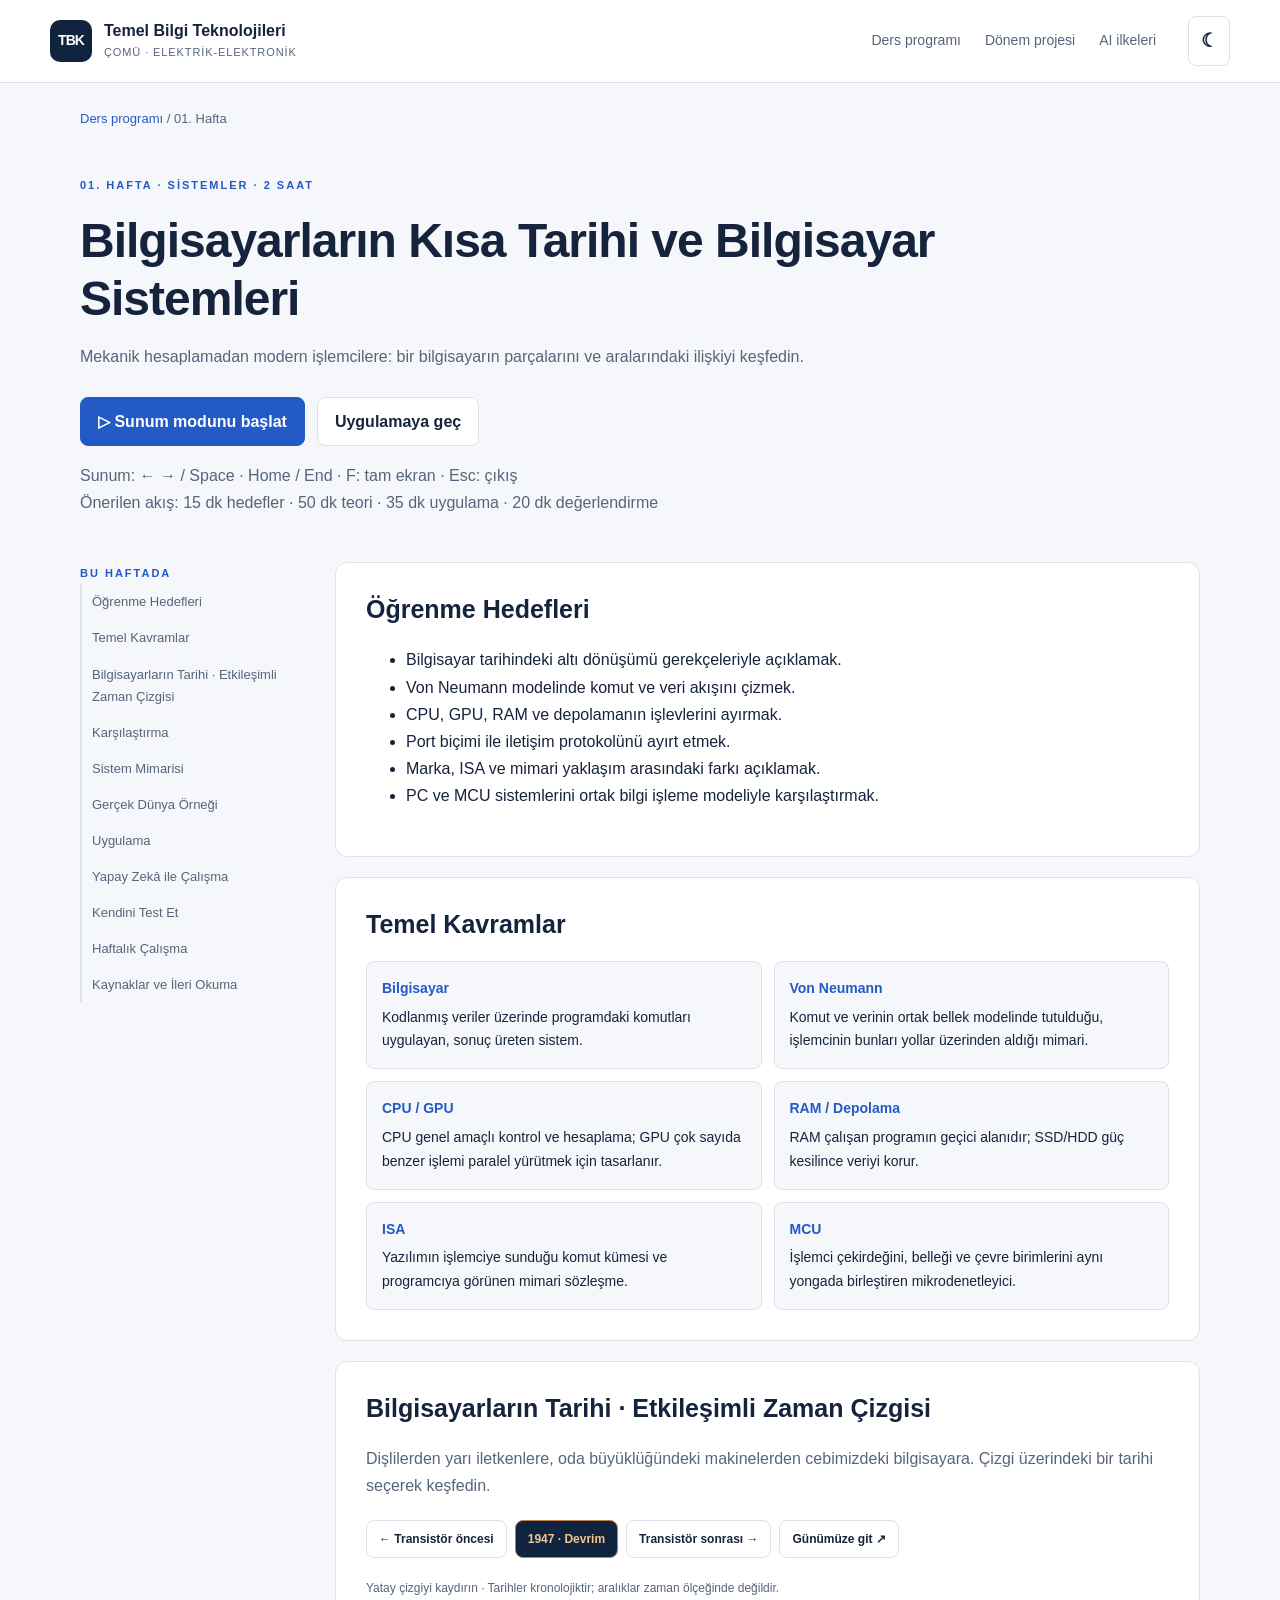
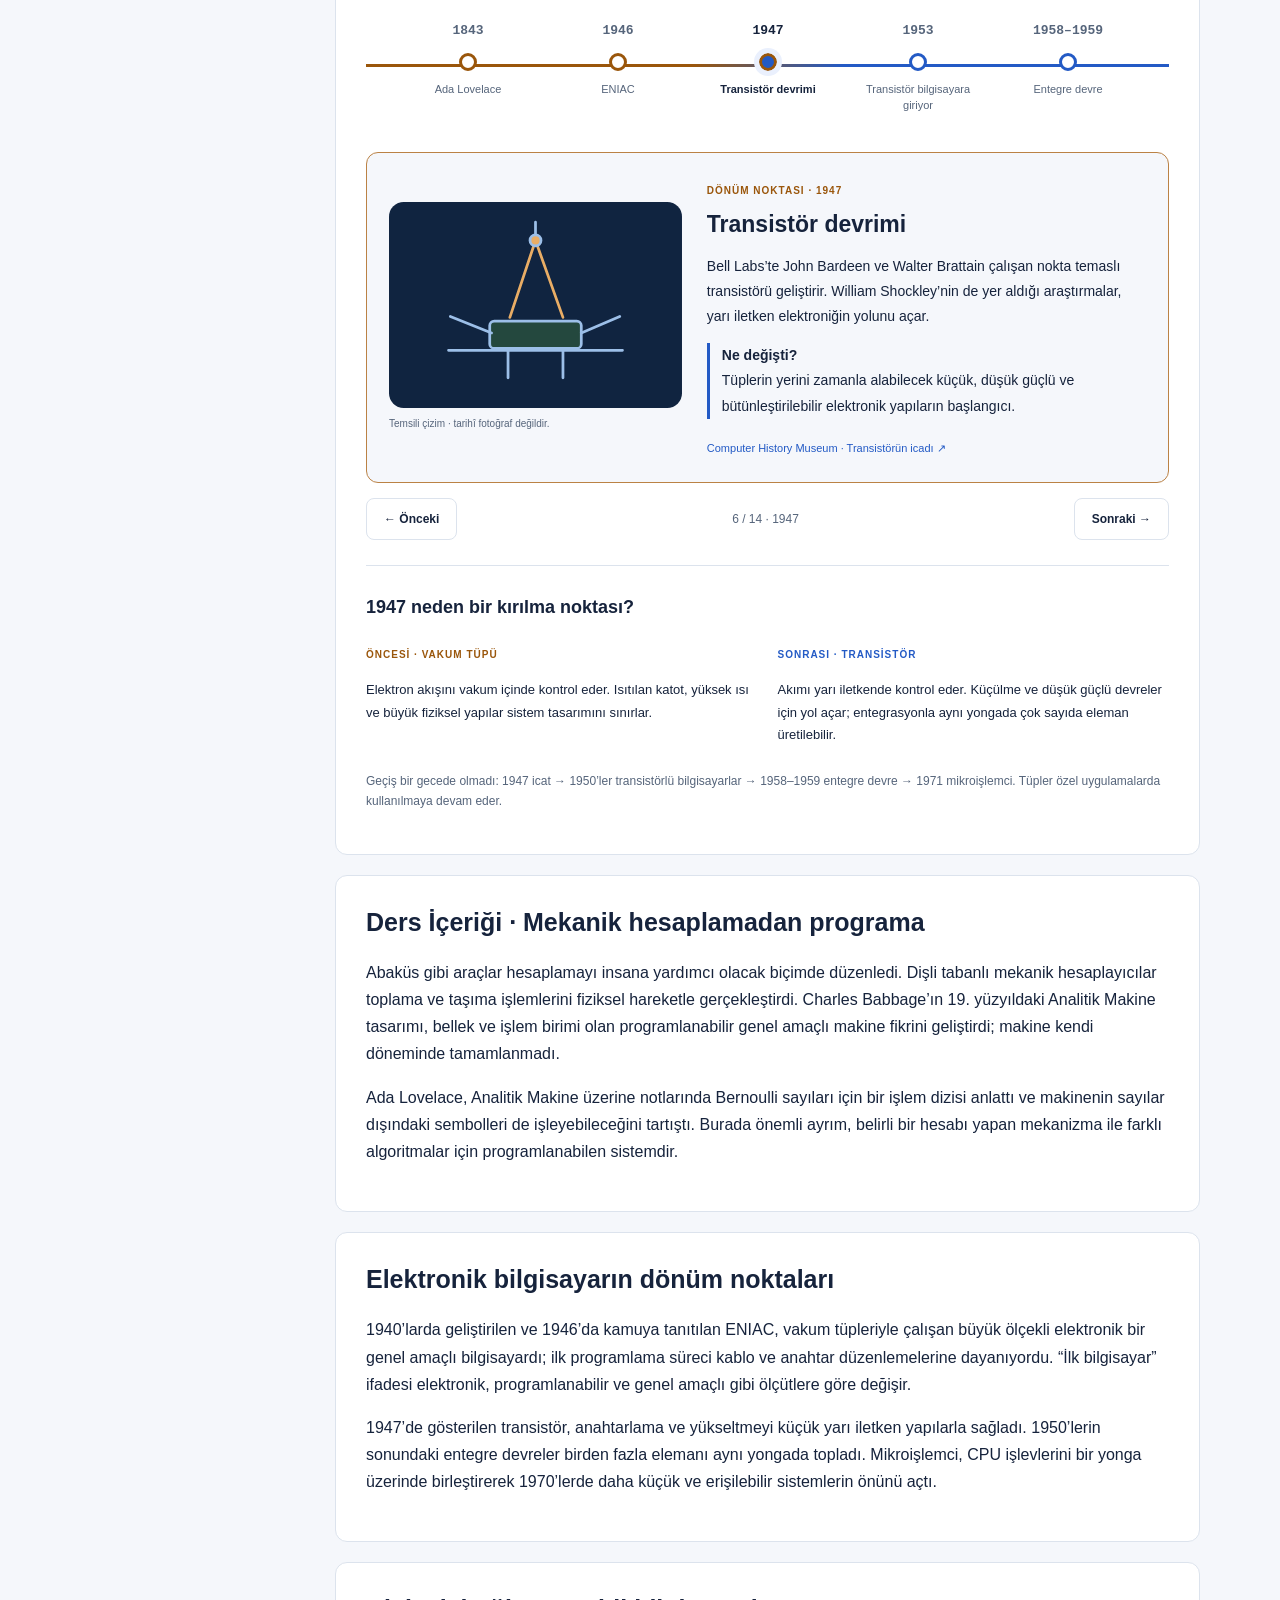
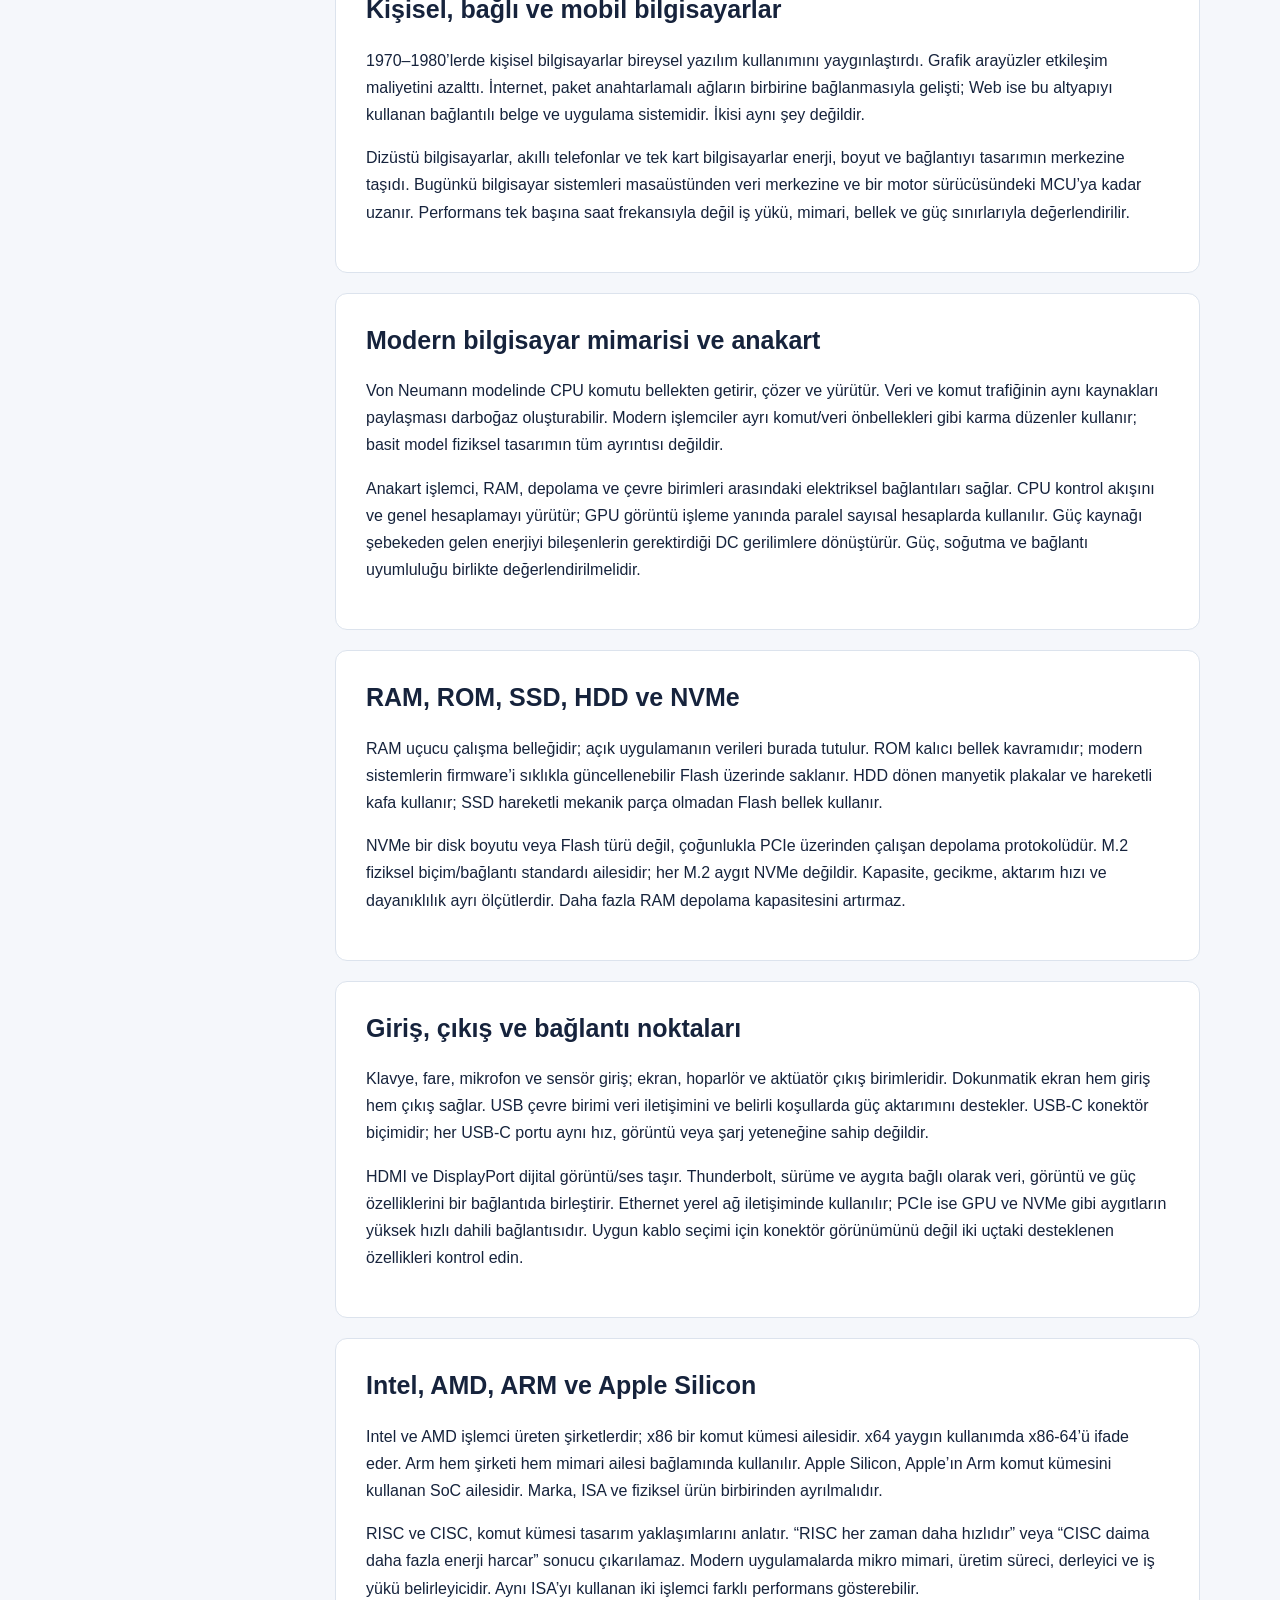
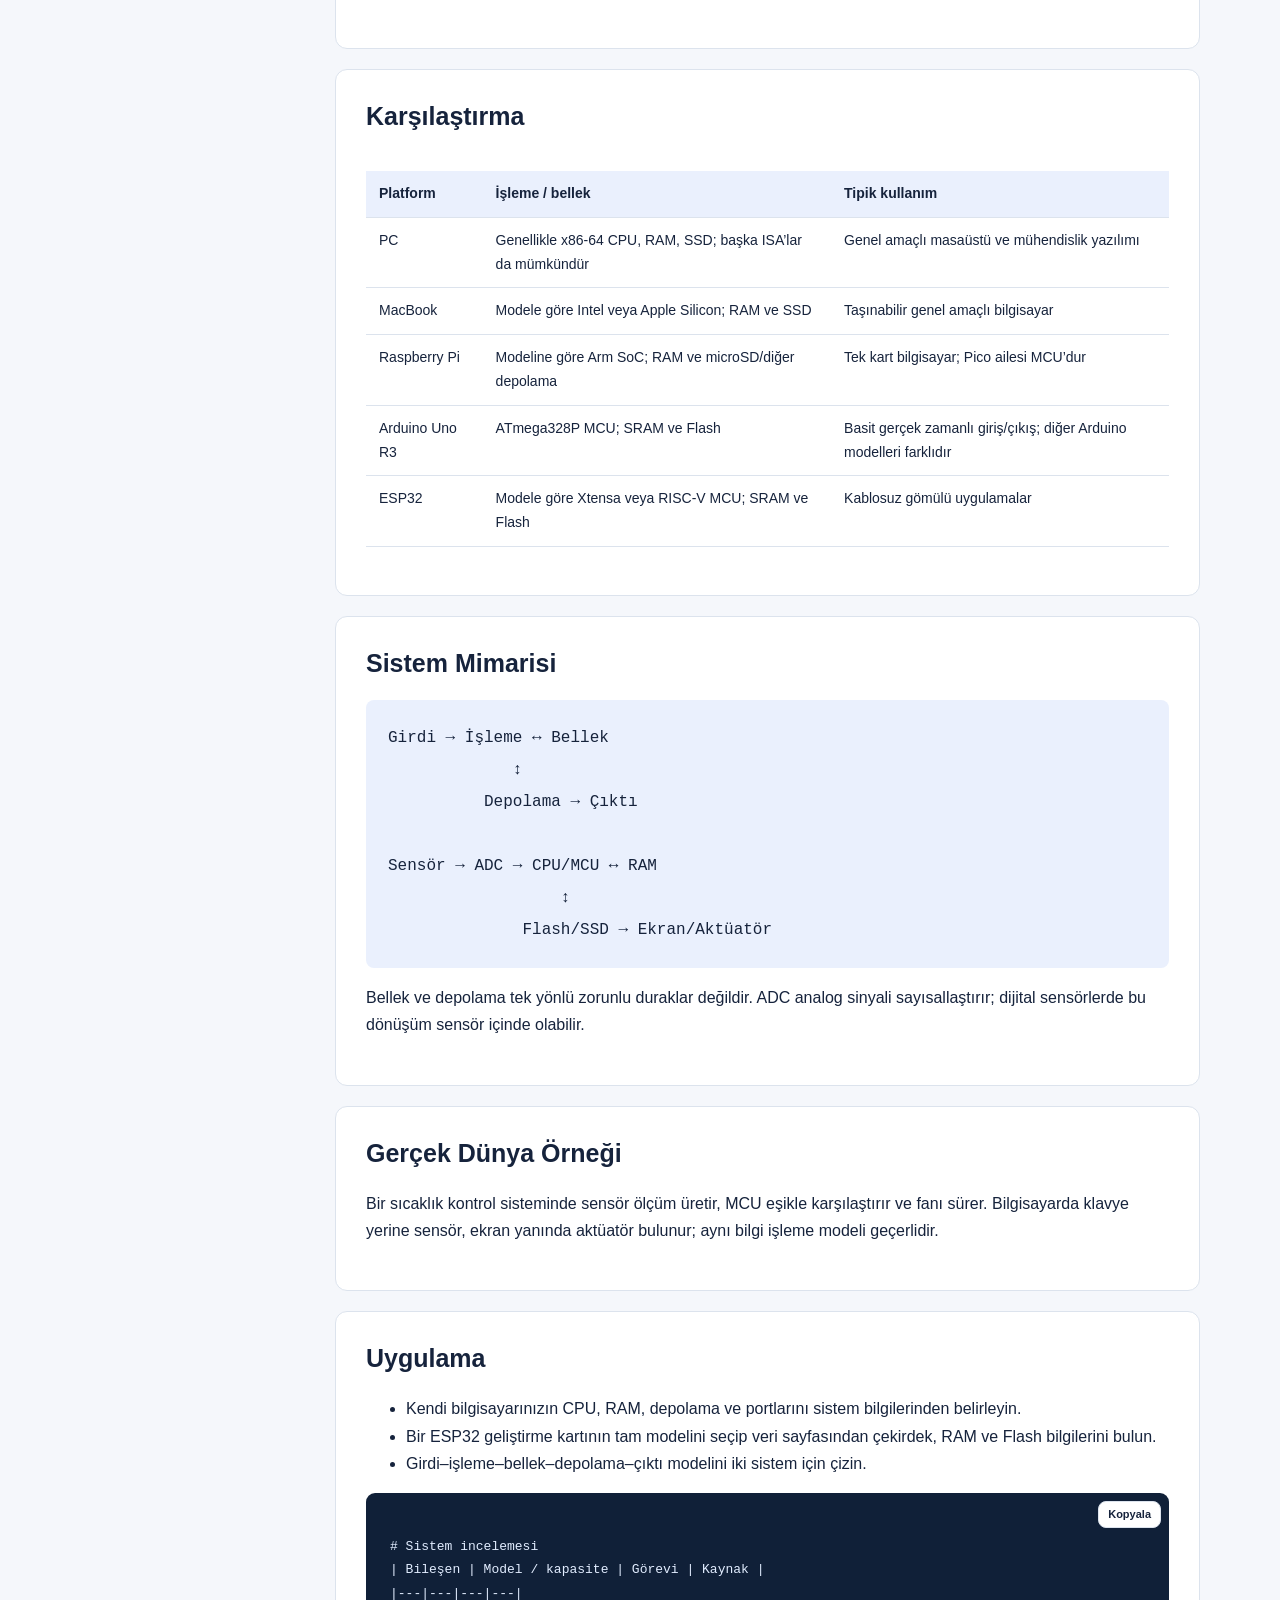
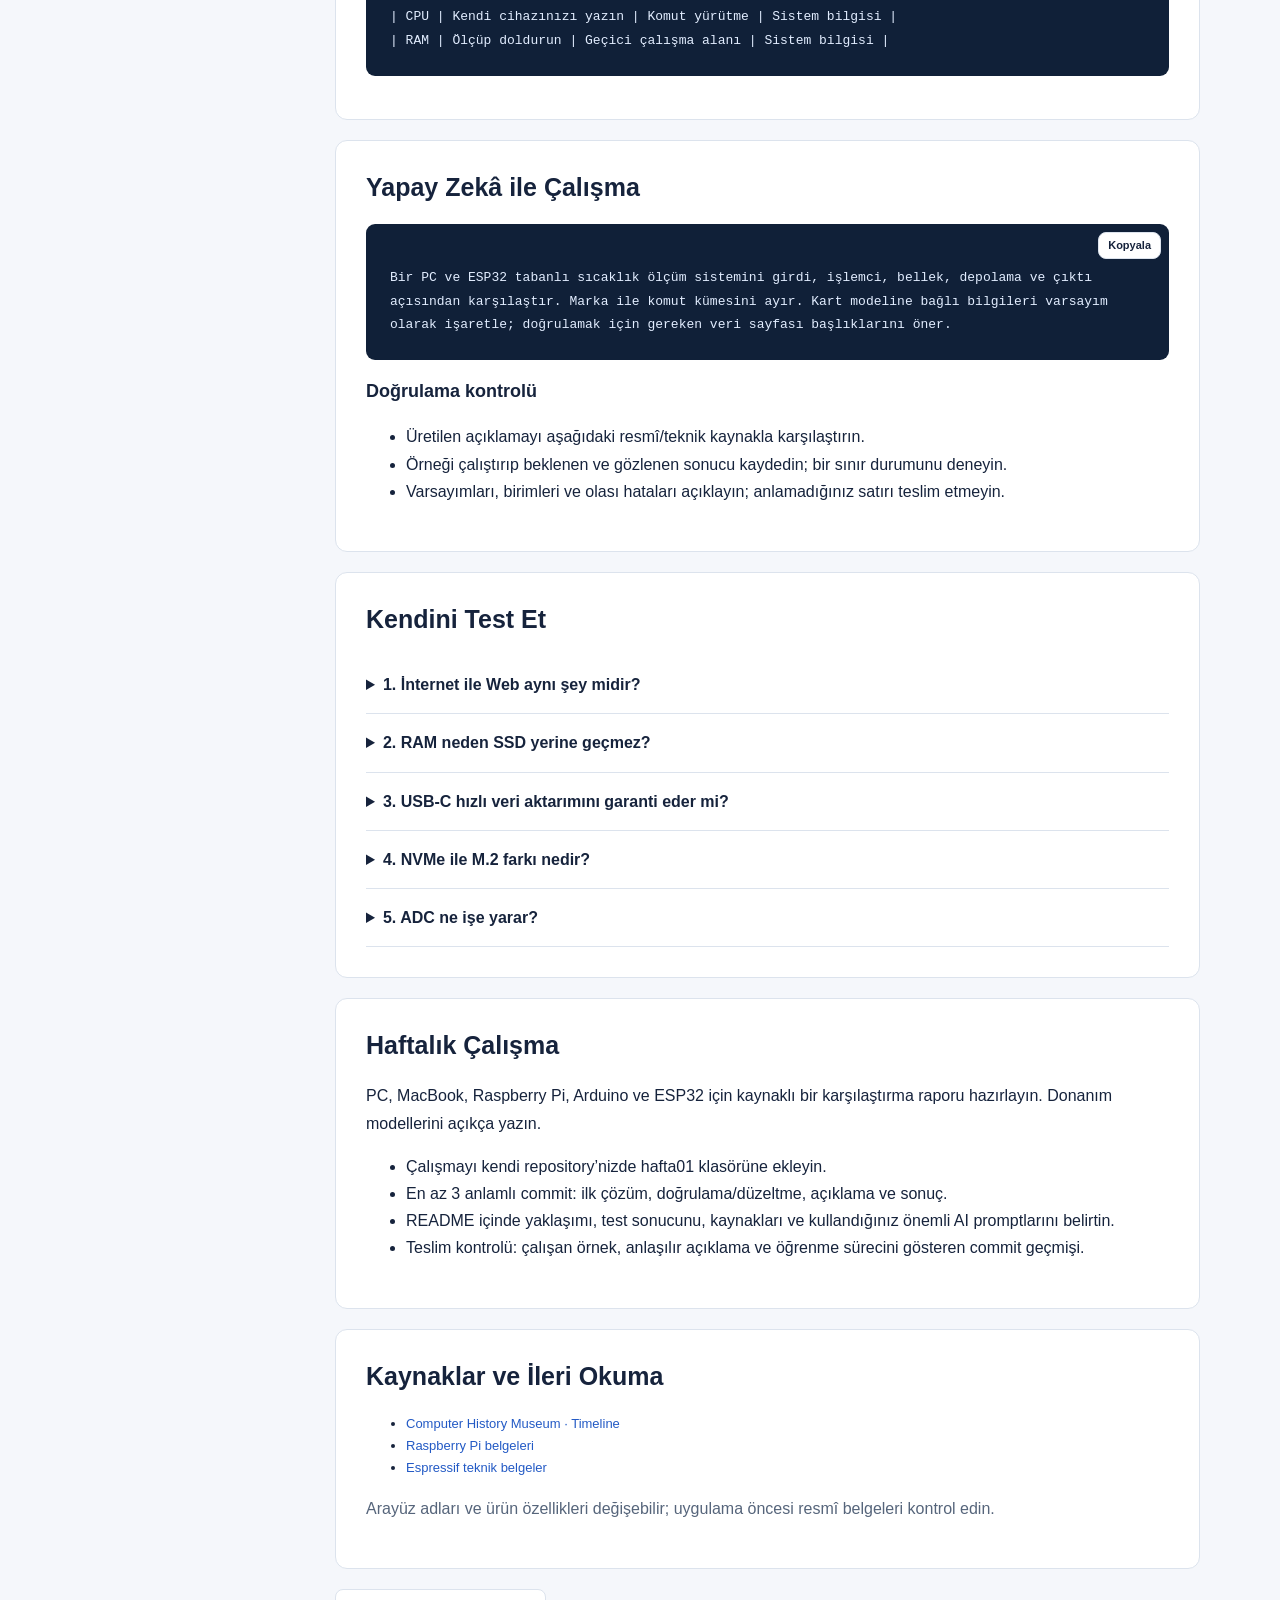
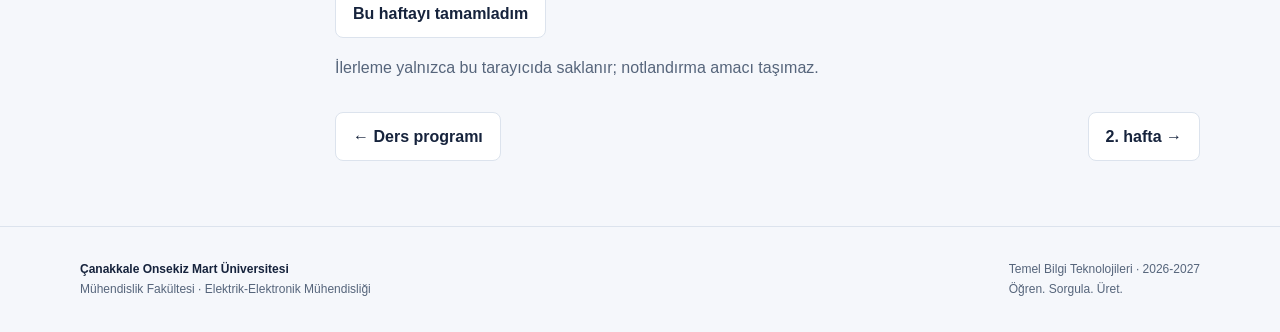
==== commit b9845f01: "İlk haftaya görselli etkileşimli bilgisayar tarihi çizelgesi ekle" ====
--- a/weeks/week01.html
+++ b/weeks/week01.html
@@ -1,4 +1,4 @@
-<!doctype html><html lang="tr"><head><meta charset="utf-8"><meta name="viewport" content="width=device-width, initial-scale=1"><title>Bilgisayarların Kısa Tarihi ve Bilgisayar Sistemleri | TBK · ÇOMÜ</title><meta name="description" content="Mekanik hesaplamadan modern işlemcilere: bir bilgisayarın parçalarını ve aralarındaki ilişkiyi keşfedin."><meta property="og:title" content="Bilgisayarların Kısa Tarihi ve Bilgisayar Sistemleri"><meta property="og:description" content="Mekanik hesaplamadan modern işlemcilere: bir bilgisayarın parçalarını ve aralarındaki ilişkiyi keşfedin."><meta property="og:type" content="website"><meta property="og:locale" content="tr_TR"><meta name="theme-color" content="#102440"><link rel="icon" href="../assets/icons/favicon.svg" type="image/svg+xml"><script src="../js/theme.js"></script><link rel="stylesheet" href="../css/style.css"><link rel="stylesheet" href="../css/presentation.css"><script defer src="../js/main.js"></script><script defer src="../js/presentation.js"></script><script defer src="../js/demos.js"></script></head><body data-week="1"><a class="skip" href="#main">İçeriğe geç</a><header class="topbar"><nav class="nav-inner" aria-label="Ana navigasyon"><a class="brand" href="../index.html"><span class="brand-mark" aria-hidden="true">TBK</span><span><strong>Temel Bilgi Teknolojileri</strong><small>ÇOMÜ · ELEKTRİK-ELEKTRONİK</small></span></a><div class="nav-links"><a href="../index.html#program">Ders programı</a><a href="../index.html#proje">Dönem projesi</a><a href="../index.html#ai">AI ilkeleri</a></div><button class="theme-toggle" type="button" aria-label="Temayı değiştir">☾</button></nav></header><main id="main" class="container"><div class="breadcrumb"><a href="../index.html#program">Ders programı</a> / 01. Hafta</div><header class="lesson-header"><span class="eyebrow">01. HAFTA · Sistemler · 2 SAAT</span><h1>Bilgisayarların Kısa Tarihi ve Bilgisayar Sistemleri</h1><p>Mekanik hesaplamadan modern işlemcilere: bir bilgisayarın parçalarını ve aralarındaki ilişkiyi keşfedin.</p><div class="actions"><button class="primary" id="start-presentation">▷ Sunum modunu başlat</button><a class="button" href="#uygulama">Uygulamaya geç</a></div><p class="muted">Sunum: ← → / Space · Home / End · F: tam ekran · Esc: çıkış<br>Önerilen akış: 15 dk hedefler · 50 dk teori · 35 dk uygulama · 20 dk değerlendirme</p></header><div class="lesson-layout"><aside class="toc"><span class="eyebrow">BU HAFTADA</span><nav aria-label="Ders içindekiler"><a href="#hedefler">Öğrenme Hedefleri</a><a href="#kavramlar">Temel Kavramlar</a><a href="#karsilastirma">Karşılaştırma</a><a href="#mimari">Sistem Mimarisi</a><a href="#ornek">Gerçek Dünya Örneği</a><a href="#uygulama">Uygulama</a><a href="#ai-calisma">Yapay Zekâ ile Çalışma</a><a href="#test">Kendini Test Et</a><a href="#gorev">Haftalık Çalışma</a><a href="#kaynaklar">Kaynaklar ve İleri Okuma</a></nav></aside><article aria-label="Haftalık ders içeriği"><section class="lesson-section" id="hedefler" aria-labelledby="hedefler-title"><h2 id="hedefler-title">Öğrenme Hedefleri</h2><ul><li>Bilgisayar tarihindeki altı dönüşümü gerekçeleriyle açıklamak.</li><li>Von Neumann modelinde komut ve veri akışını çizmek.</li><li>CPU, GPU, RAM ve depolamanın işlevlerini ayırmak.</li><li>Port biçimi ile iletişim protokolünü ayırt etmek.</li><li>Marka, ISA ve mimari yaklaşım arasındaki farkı açıklamak.</li><li>PC ve MCU sistemlerini ortak bilgi işleme modeliyle karşılaştırmak.</li></ul></section><section class="lesson-section" id="kavramlar" aria-labelledby="kavramlar-title"><h2 id="kavramlar-title">Temel Kavramlar</h2><div class="concepts"><div class="concept"><strong>Bilgisayar</strong>Kodlanmış veriler üzerinde programdaki komutları uygulayan, sonuç üreten sistem.</div><div class="concept"><strong>Von Neumann</strong>Komut ve verinin ortak bellek modelinde tutulduğu, işlemcinin bunları yollar üzerinden aldığı mimari.</div><div class="concept"><strong>CPU / GPU</strong>CPU genel amaçlı kontrol ve hesaplama; GPU çok sayıda benzer işlemi paralel yürütmek için tasarlanır.</div><div class="concept"><strong>RAM / Depolama</strong>RAM çalışan programın geçici alanıdır; SSD/HDD güç kesilince veriyi korur.</div><div class="concept"><strong>ISA</strong>Yazılımın işlemciye sunduğu komut kümesi ve programcıya görünen mimari sözleşme.</div><div class="concept"><strong>MCU</strong>İşlemci çekirdeğini, belleği ve çevre birimlerini aynı yongada birleştiren mikrodenetleyici.</div></div></section><section class="lesson-section" id="konu-1" aria-labelledby="konu-1-title"><h2 id="konu-1-title">Ders İçeriği · Mekanik hesaplamadan programa</h2><p>Abaküs gibi araçlar hesaplamayı insana yardımcı olacak biçimde düzenledi. Dişli tabanlı mekanik hesaplayıcılar toplama ve taşıma işlemlerini fiziksel hareketle gerçekleştirdi. Charles Babbage’ın 19. yüzyıldaki Analitik Makine tasarımı, bellek ve işlem birimi olan programlanabilir genel amaçlı makine fikrini geliştirdi; makine kendi döneminde tamamlanmadı.</p><p>Ada Lovelace, Analitik Makine üzerine notlarında Bernoulli sayıları için bir işlem dizisi anlattı ve makinenin sayılar dışındaki sembolleri de işleyebileceğini tartıştı. Burada önemli ayrım, belirli bir hesabı yapan mekanizma ile farklı algoritmalar için programlanabilen sistemdir.</p></section><section class="lesson-section" id="konu-2" aria-labelledby="konu-2-title"><h2 id="konu-2-title">Elektronik bilgisayarın dönüm noktaları</h2><p>1940’larda geliştirilen ve 1946’da kamuya tanıtılan ENIAC, vakum tüpleriyle çalışan büyük ölçekli elektronik bir genel amaçlı bilgisayardı; ilk programlama süreci kablo ve anahtar düzenlemelerine dayanıyordu. “İlk bilgisayar” ifadesi elektronik, programlanabilir ve genel amaçlı gibi ölçütlere göre değişir.</p><p>1947’de gösterilen transistör, anahtarlama ve yükseltmeyi küçük yarı iletken yapılarla sağladı. 1950’lerin sonundaki entegre devreler birden fazla elemanı aynı yongada topladı. Mikroişlemci, CPU işlevlerini bir yonga üzerinde birleştirerek 1970’lerde daha küçük ve erişilebilir sistemlerin önünü açtı.</p></section><section class="lesson-section" id="konu-3" aria-labelledby="konu-3-title"><h2 id="konu-3-title">Kişisel, bağlı ve mobil bilgisayarlar</h2><p>1970–1980’lerde kişisel bilgisayarlar bireysel yazılım kullanımını yaygınlaştırdı. Grafik arayüzler etkileşim maliyetini azalttı. İnternet, paket anahtarlamalı ağların birbirine bağlanmasıyla gelişti; Web ise bu altyapıyı kullanan bağlantılı belge ve uygulama sistemidir. İkisi aynı şey değildir.</p><p>Dizüstü bilgisayarlar, akıllı telefonlar ve tek kart bilgisayarlar enerji, boyut ve bağlantıyı tasarımın merkezine taşıdı. Bugünkü bilgisayar sistemleri masaüstünden veri merkezine ve bir motor sürücüsündeki MCU’ya kadar uzanır. Performans tek başına saat frekansıyla değil iş yükü, mimari, bellek ve güç sınırlarıyla değerlendirilir.</p></section><section class="lesson-section" id="konu-4" aria-labelledby="konu-4-title"><h2 id="konu-4-title">Modern bilgisayar mimarisi ve anakart</h2><p>Von Neumann modelinde CPU komutu bellekten getirir, çözer ve yürütür. Veri ve komut trafiğinin aynı kaynakları paylaşması darboğaz oluşturabilir. Modern işlemciler ayrı komut/veri önbellekleri gibi karma düzenler kullanır; basit model fiziksel tasarımın tüm ayrıntısı değildir.</p><p>Anakart işlemci, RAM, depolama ve çevre birimleri arasındaki elektriksel bağlantıları sağlar. CPU kontrol akışını ve genel hesaplamayı yürütür; GPU görüntü işleme yanında paralel sayısal hesaplarda kullanılır. Güç kaynağı şebekeden gelen enerjiyi bileşenlerin gerektirdiği DC gerilimlere dönüştürür. Güç, soğutma ve bağlantı uyumluluğu birlikte değerlendirilmelidir.</p></section><section class="lesson-section" id="konu-5" aria-labelledby="konu-5-title"><h2 id="konu-5-title">RAM, ROM, SSD, HDD ve NVMe</h2><p>RAM uçucu çalışma belleğidir; açık uygulamanın verileri burada tutulur. ROM kalıcı bellek kavramıdır; modern sistemlerin firmware’i sıklıkla güncellenebilir Flash üzerinde saklanır. HDD dönen manyetik plakalar ve hareketli kafa kullanır; SSD hareketli mekanik parça olmadan Flash bellek kullanır.</p><p>NVMe bir disk boyutu veya Flash türü değil, çoğunlukla PCIe üzerinden çalışan depolama protokolüdür. M.2 fiziksel biçim/bağlantı standardı ailesidir; her M.2 aygıt NVMe değildir. Kapasite, gecikme, aktarım hızı ve dayanıklılık ayrı ölçütlerdir. Daha fazla RAM depolama kapasitesini artırmaz.</p></section><section class="lesson-section" id="konu-6" aria-labelledby="konu-6-title"><h2 id="konu-6-title">Giriş, çıkış ve bağlantı noktaları</h2><p>Klavye, fare, mikrofon ve sensör giriş; ekran, hoparlör ve aktüatör çıkış birimleridir. Dokunmatik ekran hem giriş hem çıkış sağlar. USB çevre birimi veri iletişimini ve belirli koşullarda güç aktarımını destekler. USB-C konektör biçimidir; her USB-C portu aynı hız, görüntü veya şarj yeteneğine sahip değildir.</p><p>HDMI ve DisplayPort dijital görüntü/ses taşır. Thunderbolt, sürüme ve aygıta bağlı olarak veri, görüntü ve güç özelliklerini bir bağlantıda birleştirir. Ethernet yerel ağ iletişiminde kullanılır; PCIe ise GPU ve NVMe gibi aygıtların yüksek hızlı dahili bağlantısıdır. Uygun kablo seçimi için konektör görünümünü değil iki uçtaki desteklenen özellikleri kontrol edin.</p></section><section class="lesson-section" id="konu-7" aria-labelledby="konu-7-title"><h2 id="konu-7-title">Intel, AMD, ARM ve Apple Silicon</h2><p>Intel ve AMD işlemci üreten şirketlerdir; x86 bir komut kümesi ailesidir. x64 yaygın kullanımda x86-64’ü ifade eder. Arm hem şirketi hem mimari ailesi bağlamında kullanılır. Apple Silicon, Apple’ın Arm komut kümesini kullanan SoC ailesidir. Marka, ISA ve fiziksel ürün birbirinden ayrılmalıdır.</p><p>RISC ve CISC, komut kümesi tasarım yaklaşımlarını anlatır. “RISC her zaman daha hızlıdır” veya “CISC daima daha fazla enerji harcar” sonucu çıkarılamaz. Modern uygulamalarda mikro mimari, üretim süreci, derleyici ve iş yükü belirleyicidir. Aynı ISA’yı kullanan iki işlemci farklı performans gösterebilir.</p></section><section class="lesson-section" id="karsilastirma" aria-labelledby="karsilastirma-title"><h2 id="karsilastirma-title">Karşılaştırma</h2><div class="table-wrap"><table><thead><tr><th scope="col">Platform</th><th scope="col">İşleme / bellek</th><th scope="col">Tipik kullanım</th></tr></thead><tbody><tr><td>PC</td><td>Genellikle x86-64 CPU, RAM, SSD; başka ISA’lar da mümkündür</td><td>Genel amaçlı masaüstü ve mühendislik yazılımı</td></tr><tr><td>MacBook</td><td>Modele göre Intel veya Apple Silicon; RAM ve SSD</td><td>Taşınabilir genel amaçlı bilgisayar</td></tr><tr><td>Raspberry Pi</td><td>Modeline göre Arm SoC; RAM ve microSD/diğer depolama</td><td>Tek kart bilgisayar; Pico ailesi MCU’dur</td></tr><tr><td>Arduino Uno R3</td><td>ATmega328P MCU; SRAM ve Flash</td><td>Basit gerçek zamanlı giriş/çıkış; diğer Arduino modelleri farklıdır</td></tr><tr><td>ESP32</td><td>Modele göre Xtensa veya RISC-V MCU; SRAM ve Flash</td><td>Kablosuz gömülü uygulamalar</td></tr></tbody></table></div></section><section class="lesson-section" id="mimari" aria-labelledby="mimari-title"><h2 id="mimari-title">Sistem Mimarisi</h2><div class="diagram">Girdi → İşleme ↔ Bellek
+<!doctype html><html lang="tr"><head><meta charset="utf-8"><meta name="viewport" content="width=device-width, initial-scale=1"><title>Bilgisayarların Kısa Tarihi ve Bilgisayar Sistemleri | TBK · ÇOMÜ</title><meta name="description" content="Mekanik hesaplamadan modern işlemcilere: bir bilgisayarın parçalarını ve aralarındaki ilişkiyi keşfedin."><meta property="og:title" content="Bilgisayarların Kısa Tarihi ve Bilgisayar Sistemleri"><meta property="og:description" content="Mekanik hesaplamadan modern işlemcilere: bir bilgisayarın parçalarını ve aralarındaki ilişkiyi keşfedin."><meta property="og:type" content="website"><meta property="og:locale" content="tr_TR"><meta name="theme-color" content="#102440"><link rel="icon" href="../assets/icons/favicon.svg" type="image/svg+xml"><script src="../js/theme.js"></script><link rel="stylesheet" href="../css/style.css"><link rel="stylesheet" href="../css/presentation.css"><script defer src="../js/main.js"></script><script defer src="../js/presentation.js"></script><script defer src="../js/demos.js"></script><link rel="stylesheet" href="../css/history.css"><script defer src="../js/history.js"></script></head><body data-week="1"><a class="skip" href="#main">İçeriğe geç</a><header class="topbar"><nav class="nav-inner" aria-label="Ana navigasyon"><a class="brand" href="../index.html"><span class="brand-mark" aria-hidden="true">TBK</span><span><strong>Temel Bilgi Teknolojileri</strong><small>ÇOMÜ · ELEKTRİK-ELEKTRONİK</small></span></a><div class="nav-links"><a href="../index.html#program">Ders programı</a><a href="../index.html#proje">Dönem projesi</a><a href="../index.html#ai">AI ilkeleri</a></div><button class="theme-toggle" type="button" aria-label="Temayı değiştir">☾</button></nav></header><main id="main" class="container"><div class="breadcrumb"><a href="../index.html#program">Ders programı</a> / 01. Hafta</div><header class="lesson-header"><span class="eyebrow">01. HAFTA · Sistemler · 2 SAAT</span><h1>Bilgisayarların Kısa Tarihi ve Bilgisayar Sistemleri</h1><p>Mekanik hesaplamadan modern işlemcilere: bir bilgisayarın parçalarını ve aralarındaki ilişkiyi keşfedin.</p><div class="actions"><button class="primary" id="start-presentation">▷ Sunum modunu başlat</button><a class="button" href="#uygulama">Uygulamaya geç</a></div><p class="muted">Sunum: ← → / Space · Home / End · F: tam ekran · Esc: çıkış<br>Önerilen akış: 15 dk hedefler · 50 dk teori · 35 dk uygulama · 20 dk değerlendirme</p></header><div class="lesson-layout"><aside class="toc"><span class="eyebrow">BU HAFTADA</span><nav aria-label="Ders içindekiler"><a href="#hedefler">Öğrenme Hedefleri</a><a href="#kavramlar">Temel Kavramlar</a><a href="#bilgisayar-tarihi">Bilgisayarların Tarihi · Etkileşimli Zaman Çizgisi</a><a href="#karsilastirma">Karşılaştırma</a><a href="#mimari">Sistem Mimarisi</a><a href="#ornek">Gerçek Dünya Örneği</a><a href="#uygulama">Uygulama</a><a href="#ai-calisma">Yapay Zekâ ile Çalışma</a><a href="#test">Kendini Test Et</a><a href="#gorev">Haftalık Çalışma</a><a href="#kaynaklar">Kaynaklar ve İleri Okuma</a></nav></aside><article aria-label="Haftalık ders içeriği"><section class="lesson-section" id="hedefler" aria-labelledby="hedefler-title"><h2 id="hedefler-title">Öğrenme Hedefleri</h2><ul><li>Bilgisayar tarihindeki altı dönüşümü gerekçeleriyle açıklamak.</li><li>Von Neumann modelinde komut ve veri akışını çizmek.</li><li>CPU, GPU, RAM ve depolamanın işlevlerini ayırmak.</li><li>Port biçimi ile iletişim protokolünü ayırt etmek.</li><li>Marka, ISA ve mimari yaklaşım arasındaki farkı açıklamak.</li><li>PC ve MCU sistemlerini ortak bilgi işleme modeliyle karşılaştırmak.</li></ul></section><section class="lesson-section" id="kavramlar" aria-labelledby="kavramlar-title"><h2 id="kavramlar-title">Temel Kavramlar</h2><div class="concepts"><div class="concept"><strong>Bilgisayar</strong>Kodlanmış veriler üzerinde programdaki komutları uygulayan, sonuç üreten sistem.</div><div class="concept"><strong>Von Neumann</strong>Komut ve verinin ortak bellek modelinde tutulduğu, işlemcinin bunları yollar üzerinden aldığı mimari.</div><div class="concept"><strong>CPU / GPU</strong>CPU genel amaçlı kontrol ve hesaplama; GPU çok sayıda benzer işlemi paralel yürütmek için tasarlanır.</div><div class="concept"><strong>RAM / Depolama</strong>RAM çalışan programın geçici alanıdır; SSD/HDD güç kesilince veriyi korur.</div><div class="concept"><strong>ISA</strong>Yazılımın işlemciye sunduğu komut kümesi ve programcıya görünen mimari sözleşme.</div><div class="concept"><strong>MCU</strong>İşlemci çekirdeğini, belleği ve çevre birimlerini aynı yongada birleştiren mikrodenetleyici.</div></div></section><section class="lesson-section" id="bilgisayar-tarihi" aria-labelledby="bilgisayar-tarihi-title"><h2 id="bilgisayar-tarihi-title">Bilgisayarların Tarihi · Etkileşimli Zaman Çizgisi</h2><div class="history" data-history><p class="history-intro">Dişlilerden yarı iletkenlere, oda büyüklüğündeki makinelerden cebimizdeki bilgisayara. Çizgi üzerindeki bir tarihi seçerek keşfedin.</p><div class="history-jumps" hidden><button type="button" data-history-jump="0">← Transistör öncesi</button><button type="button" data-history-jump="5" class="history-revolution">1947 · Devrim</button><button type="button" data-history-jump="6">Transistör sonrası →</button><button type="button" data-history-jump="13">Günümüze git ↗</button></div><p class="history-hint">Yatay çizgiyi kaydırın · Tarihler kronolojiktir; aralıklar zaman ölçeğinde değildir.</p><nav class="history-rail" aria-label="Bilgisayar tarihi dönüm noktaları"><ol><li class="history-stop before"><a id="history-link-0" href="#history-event-0" class="history-link"><span class="history-year">Antik Çağ</span><span class="history-dot" aria-hidden="true"></span><span class="history-name">Abaküs</span></a></li><li class="history-stop before"><a id="history-link-1" href="#history-event-1" class="history-link"><span class="history-year">1642</span><span class="history-dot" aria-hidden="true"></span><span class="history-name">Pascaline</span></a></li><li class="history-stop before"><a id="history-link-2" href="#history-event-2" class="history-link"><span class="history-year">1830’lar</span><span class="history-dot" aria-hidden="true"></span><span class="history-name">Babbage</span></a></li><li class="history-stop before"><a id="history-link-3" href="#history-event-3" class="history-link"><span class="history-year">1843</span><span class="history-dot" aria-hidden="true"></span><span class="history-name">Ada Lovelace</span></a></li><li class="history-stop before"><a id="history-link-4" href="#history-event-4" class="history-link"><span class="history-year">1946</span><span class="history-dot" aria-hidden="true"></span><span class="history-name">ENIAC</span></a></li><li class="history-stop turn"><a id="history-link-5" href="#history-event-5" class="history-link"><span class="history-year">1947</span><span class="history-dot" aria-hidden="true"></span><span class="history-name">Transistör devrimi</span></a></li><li class="history-stop after"><a id="history-link-6" href="#history-event-6" class="history-link"><span class="history-year">1953</span><span class="history-dot" aria-hidden="true"></span><span class="history-name">Transistör bilgisayara giriyor</span></a></li><li class="history-stop after"><a id="history-link-7" href="#history-event-7" class="history-link"><span class="history-year">1958–1959</span><span class="history-dot" aria-hidden="true"></span><span class="history-name">Entegre devre</span></a></li><li class="history-stop after"><a id="history-link-8" href="#history-event-8" class="history-link"><span class="history-year">1971</span><span class="history-dot" aria-hidden="true"></span><span class="history-name">Mikroişlemci</span></a></li><li class="history-stop after"><a id="history-link-9" href="#history-event-9" class="history-link"><span class="history-year">1977–1981</span><span class="history-dot" aria-hidden="true"></span><span class="history-name">Kişisel bilgisayar dönemi</span></a></li><li class="history-stop after"><a id="history-link-10" href="#history-event-10" class="history-link"><span class="history-year">1989–1991</span><span class="history-dot" aria-hidden="true"></span><span class="history-name">Web</span></a></li><li class="history-stop after"><a id="history-link-11" href="#history-event-11" class="history-link"><span class="history-year">2007</span><span class="history-dot" aria-hidden="true"></span><span class="history-name">Bilgisayar cebimize taşınıyor</span></a></li><li class="history-stop after"><a id="history-link-12" href="#history-event-12" class="history-link"><span class="history-year">2012</span><span class="history-dot" aria-hidden="true"></span><span class="history-name">Raspberry Pi</span></a></li><li class="history-stop after"><a id="history-link-13" href="#history-event-13" class="history-link"><span class="history-year">2020’ler → Günümüz</span><span class="history-dot" aria-hidden="true"></span><span class="history-name">Bulut, IoT ve yapay zekâ</span></a></li></ol></nav><div class="history-panels"><article class="history-event before" id="history-event-0" aria-labelledby="history-heading-0"><figure><img src="../assets/images/history/abacus.svg" width="320" height="225" alt="Abaküs: hesabı görünür kılmak için temsili çizim"><figcaption>Temsili çizim · tarihî fotoğraf değildir.</figcaption></figure><div><span class="history-era">TRANSİSTÖR ÖNCESİ · Antik Çağ</span><h3 id="history-heading-0">Abaküs: hesabı görünür kılmak</h3><p>Boncuk ve çubuklar sayıları temsil eder; işlemleri insan yürütür. Hesaplama araçlarının kökleri, elektronik bilgisayarlardan çok daha eskidir.</p><p class="history-impact"><strong>Ne değişti?</strong> Bilgiyi fiziksel bir düzenle temsil etmek.</p><a class="history-source" href="https://www.computerhistory.org/revolution/calculators/1/1">Computer History Museum · Calculators ↗</a></div></article><article class="history-event before" id="history-event-1" aria-labelledby="history-heading-1"><figure><img src="../assets/images/history/gears.svg" width="320" height="225" alt="Pascaline: dişlilerle hesap için temsili çizim"><figcaption>Temsili çizim · tarihî fotoğraf değildir.</figcaption></figure><div><span class="history-era">TRANSİSTÖR ÖNCESİ · 1642</span><h3 id="history-heading-1">Pascaline: dişlilerle hesap</h3><p>Blaise Pascal’ın mekanik hesaplayıcısı, toplama ve basamak taşıma işlemlerini dişli ve taşıma mekanizmalarıyla gerçekleştirir. Belirli bir işi yapan mekanizma henüz genel amaçlı bilgisayar değildir.</p><p class="history-impact"><strong>Ne değişti?</strong> İnsan emeğinin bir bölümünü mekanizmaya aktarmak.</p><a class="history-source" href="https://www.computerhistory.org/revolution/calculators/1/47">Computer History Museum · Mechanical calculators ↗</a></div></article><article class="history-event before" id="history-event-2" aria-labelledby="history-heading-2"><figure><img src="../assets/images/history/gears.svg" width="320" height="225" alt="Babbage: programlanabilir makine fikri için temsili çizim"><figcaption>Temsili çizim · tarihî fotoğraf değildir.</figcaption></figure><div><span class="history-era">TRANSİSTÖR ÖNCESİ · 1830’lar</span><h3 id="history-heading-2">Babbage: programlanabilir makine fikri</h3><p>Charles Babbage’ın Analitik Makine tasarımı, işlem birimi ve bellek içeren genel amaçlı bir mekanik bilgisayar düşüncesini geliştirir. Tasarım kendi döneminde tamamlanmaz.</p><p class="history-impact"><strong>Ne değişti?</strong> Tek bir hesabı yapan araçtan farklı komutları yürüten sisteme.</p><a class="history-source" href="https://www.computerhistory.org/babbage/engines/">Computer History Museum · Babbage’s engines ↗</a></div></article><article class="history-event before" id="history-event-3" aria-labelledby="history-heading-3"><figure><img src="../assets/images/history/program.svg" width="320" height="225" alt="Ada Lovelace: makine için işlem dizisi için temsili çizim"><figcaption>Temsili çizim · tarihî fotoğraf değildir.</figcaption></figure><div><span class="history-era">TRANSİSTÖR ÖNCESİ · 1843</span><h3 id="history-heading-3">Ada Lovelace: makine için işlem dizisi</h3><p>Lovelace, Analitik Makine üzerine notlarında Bernoulli sayıları için bir işlem dizisi yayımlar. Makinelerin yalnızca sayıları değil, kurallarla temsil edilen başka sembolleri de işleyebileceğini tartışır.</p><p class="history-impact"><strong>Ne değişti?</strong> Donanımdan ayrı olarak algoritmayı düşünmek.</p><a class="history-source" href="https://www.computerhistory.org/babbage/adalovelace/">Computer History Museum · Ada Lovelace ↗</a></div></article><article class="history-event before" id="history-event-4" aria-labelledby="history-heading-4"><figure><img src="../assets/images/history/tubes.svg" width="320" height="225" alt="ENIAC: vakum tüpleri çağı için temsili çizim"><figcaption>Temsili çizim · tarihî fotoğraf değildir.</figcaption></figure><div><span class="history-era">TRANSİSTÖR ÖNCESİ · 1946</span><h3 id="history-heading-4">ENIAC: vakum tüpleri çağı</h3><p>ENIAC kamuya tanıtılır. Yaklaşık 18.000 vakum tüpü kullanan sistem, elektronik hesaplamanın hızını gösterir; büyük alan, güç ve bakım gereksinimleri taşır.</p><p class="history-impact"><strong>Ne değişti?</strong> Mekanik hareketten elektronik anahtarlamaya geçiş.</p><a class="history-source" href="https://www.computerhistory.org/timeline/1946/">Computer History Museum · 1946 ↗</a></div></article><article class="history-event turn" id="history-event-5" aria-labelledby="history-heading-5"><figure><img src="../assets/images/history/transistor.svg" width="320" height="225" alt="Transistör devrimi için temsili çizim"><figcaption>Temsili çizim · tarihî fotoğraf değildir.</figcaption></figure><div><span class="history-era">DÖNÜM NOKTASI · 1947</span><h3 id="history-heading-5">Transistör devrimi</h3><p>Bell Labs’te John Bardeen ve Walter Brattain çalışan nokta temaslı transistörü geliştirir. William Shockley’nin de yer aldığı araştırmalar, yarı iletken elektroniğin yolunu açar.</p><p class="history-impact"><strong>Ne değişti?</strong> Tüplerin yerini zamanla alabilecek küçük, düşük güçlü ve bütünleştirilebilir elektronik yapıların başlangıcı.</p><a class="history-source" href="https://www.computerhistory.org/siliconengine/invention-of-the-point-contact-transistor/">Computer History Museum · Transistörün icadı ↗</a></div></article><article class="history-event after" id="history-event-6" aria-labelledby="history-heading-6"><figure><img src="../assets/images/history/board.svg" width="320" height="225" alt="Transistör bilgisayara giriyor için temsili çizim"><figcaption>Temsili çizim · tarihî fotoğraf değildir.</figcaption></figure><div><span class="history-era">TRANSİSTÖR SONRASI · 1953</span><h3 id="history-heading-6">Transistör bilgisayara giriyor</h3><p>Manchester Üniversitesi’nin deneysel transistörlü bilgisayarı çalışır. İlk sistemler karma bileşenler de içerir; 1947’deki icadın bilgisayarlara yayılması yıllar alır.</p><p class="history-impact"><strong>Ne değişti?</strong> Bir bileşenin icadı ile sistemlerde yaygın kullanımı aynı tarih değildir.</p><a class="history-source" href="https://www.computerhistory.org/siliconengine/transistorized-computers-emerge/">Computer History Museum · Transistorized computers ↗</a></div></article><article class="history-event after" id="history-event-7" aria-labelledby="history-heading-7"><figure><img src="../assets/images/history/chip.svg" width="320" height="225" alt="Entegre devre: tek yüzeyde çok eleman için temsili çizim"><figcaption>Temsili çizim · tarihî fotoğraf değildir.</figcaption></figure><div><span class="history-era">TRANSİSTÖR SONRASI · 1958–1959</span><h3 id="history-heading-7">Entegre devre: tek yüzeyde çok eleman</h3><p>Jack Kilby 1958’de çalışan entegre devresini gösterir. Robert Noyce’un 1959’daki monolitik devre yaklaşımı, çok sayıda elemanın birlikte üretilmesinin önünü açar.</p><p class="history-impact"><strong>Ne değişti?</strong> Ayrı ayrı bağlanan transistörlerden yonga üzerinde bütünleşmeye.</p><a class="history-source" href="https://www.computerhistory.org/revolution/story/276">Computer History Museum · The Integrated Circuit ↗</a></div></article><article class="history-event after" id="history-event-8" aria-labelledby="history-heading-8"><figure><img src="../assets/images/history/chip.svg" width="320" height="225" alt="Mikroişlemci: CPU bir yongada için temsili çizim"><figcaption>Temsili çizim · tarihî fotoğraf değildir.</figcaption></figure><div><span class="history-era">TRANSİSTÖR SONRASI · 1971</span><h3 id="history-heading-8">Mikroişlemci: CPU bir yongada</h3><p>Intel 4004 ticari olarak sunulur. İşlemci işlevlerinin tek yongada toplanması, küçük sistemlerin tasarımını ve üretimini kolaylaştırır.</p><p class="history-impact"><strong>Ne değişti?</strong> Bilgisayarın temel işlem birimini daha erişilebilir kılmak.</p><a class="history-source" href="https://www.computerhistory.org/timeline/1971/">Computer History Museum · 1971 ↗</a></div></article><article class="history-event after" id="history-event-9" aria-labelledby="history-heading-9"><figure><img src="../assets/images/history/desktop.svg" width="320" height="225" alt="Kişisel bilgisayar dönemi için temsili çizim"><figcaption>Temsili çizim · tarihî fotoğraf değildir.</figcaption></figure><div><span class="history-era">TRANSİSTÖR SONRASI · 1977–1981</span><h3 id="history-heading-9">Kişisel bilgisayar dönemi</h3><p>Apple II gibi 1977 bilgisayarları ve 1981 IBM PC, kişisel bilgisayar ekosisteminin önemli dönüm noktalarıdır. Bilgisayarlar ev, okul ve ofislerde daha geniş kitlelere ulaşır.</p><p class="history-impact"><strong>Ne değişti?</strong> Merkezî hesaplama kaynaklarından bireysel kullanıma.</p><a class="history-source" href="https://www.ibm.com/history/personal-computer">IBM · Personal computer ↗</a></div></article><article class="history-event after" id="history-event-10" aria-labelledby="history-heading-10"><figure><img src="../assets/images/history/network.svg" width="320" height="225" alt="Web: bilgisayarlar arasında belgeler için temsili çizim"><figcaption>Temsili çizim · tarihî fotoğraf değildir.</figcaption></figure><div><span class="history-era">TRANSİSTÖR SONRASI · 1989–1991</span><h3 id="history-heading-10">Web: bilgisayarlar arasında belgeler</h3><p>Tim Berners-Lee 1989’da CERN’de Web’i önerir; ilk sunucu ve tarayıcı 1990’da gelişir, proje 1991’de daha geniş çevrelere açılır. Web, İnternet altyapısı üzerinde çalışır.</p><p class="history-impact"><strong>Ne değişti?</strong> Bağlantılı belgelerden küresel bilgi paylaşımına.</p><a class="history-source" href="https://home.cern/science/computing/the-birth-of-the-web/">CERN · The birth of the Web ↗</a></div></article><article class="history-event after" id="history-event-11" aria-labelledby="history-heading-11"><figure><img src="../assets/images/history/phone.svg" width="320" height="225" alt="Bilgisayar cebimize taşınıyor için temsili çizim"><figcaption>Temsili çizim · tarihî fotoğraf değildir.</figcaption></figure><div><span class="history-era">TRANSİSTÖR SONRASI · 2007</span><h3 id="history-heading-11">Bilgisayar cebimize taşınıyor</h3><p>iPhone’un tanıtımı, çoklu dokunmatik arayüz ve mobil Web’in görünür dönüm noktalarından biridir. Akıllı telefonların tarihi daha eskidir; gelişim tek bir ürünle başlamaz.</p><p class="history-impact"><strong>Ne değişti?</strong> İşlemci, ekran, sensör ve ağın taşınabilir bir sistemde birleşmesi.</p><a class="history-source" href="https://www.apple.com/newsroom/2007/01/09Apple-Reinvents-the-Phone-with-iPhone/">Apple · 2007 iPhone tanıtımı ↗</a></div></article><article class="history-event after" id="history-event-12" aria-labelledby="history-heading-12"><figure><img src="../assets/images/history/board.svg" width="320" height="225" alt="Raspberry Pi: üretmek için bilgisayar için temsili çizim"><figcaption>Temsili çizim · tarihî fotoğraf değildir.</figcaption></figure><div><span class="history-era">TRANSİSTÖR SONRASI · 2012</span><h3 id="history-heading-12">Raspberry Pi: üretmek için bilgisayar</h3><p>Raspberry Pi satışa sunulur. Eğitim ve deney odaklı tek kart bilgisayarlar, yazılımı fiziksel giriş/çıkışlarla buluşturan projeleri daha erişilebilir hale getirir.</p><p class="history-impact"><strong>Ne değişti?</strong> Bilgisayarı yalnızca kullanmak değil, onunla sistem geliştirmek.</p><a class="history-source" href="https://www.raspberrypi.com/news/the-raspberry-pi-launch/">Raspberry Pi · İlk çıkış ↗</a></div></article><article class="history-event after" id="history-event-13" aria-labelledby="history-heading-13"><figure><img src="../assets/images/history/ai.svg" width="320" height="225" alt="Bulut, IoT ve yapay zekâ için temsili çizim"><figcaption>Temsili çizim · tarihî fotoğraf değildir.</figcaption></figure><div><span class="history-era">TRANSİSTÖR SONRASI · 2020’ler → Günümüz</span><h3 id="history-heading-13">Bulut, IoT ve yapay zekâ</h3><p>Hesaplama veri merkezleri, kişisel cihazlar ve sensör düğümleri arasında dağılır. CPU, GPU ve NPU farklı iş yüklerini paylaşır; yapay zekâ çıkarımı bulutta veya uç cihazda yapılabilir.</p><p class="history-impact"><strong>Ne değişti?</strong> 1947’deki temel fikir bugün milyarlarca transistör içeren yongalarda sürüyor. Bu durak tek bir icat tarihini değil, güncel dönemi özetler.</p><a class="history-source" href="https://www.computerhistory.org/siliconengine/">Computer History Museum · The Silicon Engine ↗</a></div></article></div><div class="history-controls" hidden><button type="button" data-history-prev>← Önceki</button><output data-history-status aria-live="polite" aria-atomic="true"></output><button type="button" data-history-next>Sonraki →</button></div><div class="history-comparison"><h3>1947 neden bir kırılma noktası?</h3><div class="history-compare-grid"><div><span class="history-era">ÖNCESİ · VAKUM TÜPÜ</span><p>Elektron akışını vakum içinde kontrol eder. Isıtılan katot, yüksek ısı ve büyük fiziksel yapılar sistem tasarımını sınırlar.</p></div><div><span class="history-era">SONRASI · TRANSİSTÖR</span><p>Akımı yarı iletkende kontrol eder. Küçülme ve düşük güçlü devreler için yol açar; entegrasyonla aynı yongada çok sayıda eleman üretilebilir.</p></div></div><p class="history-hint">Geçiş bir gecede olmadı: 1947 icat → 1950’ler transistörlü bilgisayarlar → 1958–1959 entegre devre → 1971 mikroişlemci. Tüpler özel uygulamalarda kullanılmaya devam eder.</p></div></div></section><section class="lesson-section" id="konu-1" aria-labelledby="konu-1-title"><h2 id="konu-1-title">Ders İçeriği · Mekanik hesaplamadan programa</h2><p>Abaküs gibi araçlar hesaplamayı insana yardımcı olacak biçimde düzenledi. Dişli tabanlı mekanik hesaplayıcılar toplama ve taşıma işlemlerini fiziksel hareketle gerçekleştirdi. Charles Babbage’ın 19. yüzyıldaki Analitik Makine tasarımı, bellek ve işlem birimi olan programlanabilir genel amaçlı makine fikrini geliştirdi; makine kendi döneminde tamamlanmadı.</p><p>Ada Lovelace, Analitik Makine üzerine notlarında Bernoulli sayıları için bir işlem dizisi anlattı ve makinenin sayılar dışındaki sembolleri de işleyebileceğini tartıştı. Burada önemli ayrım, belirli bir hesabı yapan mekanizma ile farklı algoritmalar için programlanabilen sistemdir.</p></section><section class="lesson-section" id="konu-2" aria-labelledby="konu-2-title"><h2 id="konu-2-title">Elektronik bilgisayarın dönüm noktaları</h2><p>1940’larda geliştirilen ve 1946’da kamuya tanıtılan ENIAC, vakum tüpleriyle çalışan büyük ölçekli elektronik bir genel amaçlı bilgisayardı; ilk programlama süreci kablo ve anahtar düzenlemelerine dayanıyordu. “İlk bilgisayar” ifadesi elektronik, programlanabilir ve genel amaçlı gibi ölçütlere göre değişir.</p><p>1947’de gösterilen transistör, anahtarlama ve yükseltmeyi küçük yarı iletken yapılarla sağladı. 1950’lerin sonundaki entegre devreler birden fazla elemanı aynı yongada topladı. Mikroişlemci, CPU işlevlerini bir yonga üzerinde birleştirerek 1970’lerde daha küçük ve erişilebilir sistemlerin önünü açtı.</p></section><section class="lesson-section" id="konu-3" aria-labelledby="konu-3-title"><h2 id="konu-3-title">Kişisel, bağlı ve mobil bilgisayarlar</h2><p>1970–1980’lerde kişisel bilgisayarlar bireysel yazılım kullanımını yaygınlaştırdı. Grafik arayüzler etkileşim maliyetini azalttı. İnternet, paket anahtarlamalı ağların birbirine bağlanmasıyla gelişti; Web ise bu altyapıyı kullanan bağlantılı belge ve uygulama sistemidir. İkisi aynı şey değildir.</p><p>Dizüstü bilgisayarlar, akıllı telefonlar ve tek kart bilgisayarlar enerji, boyut ve bağlantıyı tasarımın merkezine taşıdı. Bugünkü bilgisayar sistemleri masaüstünden veri merkezine ve bir motor sürücüsündeki MCU’ya kadar uzanır. Performans tek başına saat frekansıyla değil iş yükü, mimari, bellek ve güç sınırlarıyla değerlendirilir.</p></section><section class="lesson-section" id="konu-4" aria-labelledby="konu-4-title"><h2 id="konu-4-title">Modern bilgisayar mimarisi ve anakart</h2><p>Von Neumann modelinde CPU komutu bellekten getirir, çözer ve yürütür. Veri ve komut trafiğinin aynı kaynakları paylaşması darboğaz oluşturabilir. Modern işlemciler ayrı komut/veri önbellekleri gibi karma düzenler kullanır; basit model fiziksel tasarımın tüm ayrıntısı değildir.</p><p>Anakart işlemci, RAM, depolama ve çevre birimleri arasındaki elektriksel bağlantıları sağlar. CPU kontrol akışını ve genel hesaplamayı yürütür; GPU görüntü işleme yanında paralel sayısal hesaplarda kullanılır. Güç kaynağı şebekeden gelen enerjiyi bileşenlerin gerektirdiği DC gerilimlere dönüştürür. Güç, soğutma ve bağlantı uyumluluğu birlikte değerlendirilmelidir.</p></section><section class="lesson-section" id="konu-5" aria-labelledby="konu-5-title"><h2 id="konu-5-title">RAM, ROM, SSD, HDD ve NVMe</h2><p>RAM uçucu çalışma belleğidir; açık uygulamanın verileri burada tutulur. ROM kalıcı bellek kavramıdır; modern sistemlerin firmware’i sıklıkla güncellenebilir Flash üzerinde saklanır. HDD dönen manyetik plakalar ve hareketli kafa kullanır; SSD hareketli mekanik parça olmadan Flash bellek kullanır.</p><p>NVMe bir disk boyutu veya Flash türü değil, çoğunlukla PCIe üzerinden çalışan depolama protokolüdür. M.2 fiziksel biçim/bağlantı standardı ailesidir; her M.2 aygıt NVMe değildir. Kapasite, gecikme, aktarım hızı ve dayanıklılık ayrı ölçütlerdir. Daha fazla RAM depolama kapasitesini artırmaz.</p></section><section class="lesson-section" id="konu-6" aria-labelledby="konu-6-title"><h2 id="konu-6-title">Giriş, çıkış ve bağlantı noktaları</h2><p>Klavye, fare, mikrofon ve sensör giriş; ekran, hoparlör ve aktüatör çıkış birimleridir. Dokunmatik ekran hem giriş hem çıkış sağlar. USB çevre birimi veri iletişimini ve belirli koşullarda güç aktarımını destekler. USB-C konektör biçimidir; her USB-C portu aynı hız, görüntü veya şarj yeteneğine sahip değildir.</p><p>HDMI ve DisplayPort dijital görüntü/ses taşır. Thunderbolt, sürüme ve aygıta bağlı olarak veri, görüntü ve güç özelliklerini bir bağlantıda birleştirir. Ethernet yerel ağ iletişiminde kullanılır; PCIe ise GPU ve NVMe gibi aygıtların yüksek hızlı dahili bağlantısıdır. Uygun kablo seçimi için konektör görünümünü değil iki uçtaki desteklenen özellikleri kontrol edin.</p></section><section class="lesson-section" id="konu-7" aria-labelledby="konu-7-title"><h2 id="konu-7-title">Intel, AMD, ARM ve Apple Silicon</h2><p>Intel ve AMD işlemci üreten şirketlerdir; x86 bir komut kümesi ailesidir. x64 yaygın kullanımda x86-64’ü ifade eder. Arm hem şirketi hem mimari ailesi bağlamında kullanılır. Apple Silicon, Apple’ın Arm komut kümesini kullanan SoC ailesidir. Marka, ISA ve fiziksel ürün birbirinden ayrılmalıdır.</p><p>RISC ve CISC, komut kümesi tasarım yaklaşımlarını anlatır. “RISC her zaman daha hızlıdır” veya “CISC daima daha fazla enerji harcar” sonucu çıkarılamaz. Modern uygulamalarda mikro mimari, üretim süreci, derleyici ve iş yükü belirleyicidir. Aynı ISA’yı kullanan iki işlemci farklı performans gösterebilir.</p></section><section class="lesson-section" id="karsilastirma" aria-labelledby="karsilastirma-title"><h2 id="karsilastirma-title">Karşılaştırma</h2><div class="table-wrap"><table><thead><tr><th scope="col">Platform</th><th scope="col">İşleme / bellek</th><th scope="col">Tipik kullanım</th></tr></thead><tbody><tr><td>PC</td><td>Genellikle x86-64 CPU, RAM, SSD; başka ISA’lar da mümkündür</td><td>Genel amaçlı masaüstü ve mühendislik yazılımı</td></tr><tr><td>MacBook</td><td>Modele göre Intel veya Apple Silicon; RAM ve SSD</td><td>Taşınabilir genel amaçlı bilgisayar</td></tr><tr><td>Raspberry Pi</td><td>Modeline göre Arm SoC; RAM ve microSD/diğer depolama</td><td>Tek kart bilgisayar; Pico ailesi MCU’dur</td></tr><tr><td>Arduino Uno R3</td><td>ATmega328P MCU; SRAM ve Flash</td><td>Basit gerçek zamanlı giriş/çıkış; diğer Arduino modelleri farklıdır</td></tr><tr><td>ESP32</td><td>Modele göre Xtensa veya RISC-V MCU; SRAM ve Flash</td><td>Kablosuz gömülü uygulamalar</td></tr></tbody></table></div></section><section class="lesson-section" id="mimari" aria-labelledby="mimari-title"><h2 id="mimari-title">Sistem Mimarisi</h2><div class="diagram">Girdi → İşleme ↔ Bellek
              ↕
           Depolama → Çıktı
 
--- a/css/history.css
+++ b/css/history.css
@@ -0,0 +1,4 @@
+.history{--history-warm:#9a560b;--history-cool:var(--accent)}[data-theme=dark] .history{--history-warm:#f4bb76}.history-intro{color:var(--muted)}.history-jumps{display:flex;gap:8px;flex-wrap:wrap;margin:20px 0}.history-jumps button{font-size:12px;padding:8px 12px}.history-jumps .history-revolution{background:var(--nav);color:#f4c38b;border-color:#bb8245}.history-hint{font-size:12px!important;color:var(--muted)}.history-rail{overflow-x:auto;overscroll-behavior-x:contain;scrollbar-width:thin;scrollbar-color:var(--accent) var(--soft);padding:10px 2px 18px;margin-bottom:20px}.history-rail ol{display:flex;list-style:none;padding:0;margin:0;min-width:max-content}.history-stop{width:150px;position:relative}.history-stop:before{content:"";position:absolute;top:44px;left:0;right:0;height:3px;background:var(--accent)}.history-stop.before:before{background:var(--history-warm)}.history-stop.turn:before{background:linear-gradient(90deg,var(--history-warm),var(--accent))}.history-link{position:relative;display:flex;flex-direction:column;align-items:center;gap:10px;text-align:center;padding:0 8px;color:var(--muted);border-radius:8px}.history-link:hover{text-decoration:none}.history-year{font-family:Consolas,monospace;font-weight:700;font-size:13px;white-space:nowrap}.history-dot{width:18px;height:18px;border-radius:50%;background:var(--surface);border:3px solid var(--accent);z-index:1}.before .history-dot{border-color:var(--history-warm)}.turn .history-dot{border-color:var(--history-warm);outline:4px solid var(--soft)}.history-name{font-size:11px;line-height:1.5;max-width:135px}.history-link[aria-current=step]{color:var(--ink)}.history-link[aria-current=step] .history-dot{background:var(--accent);box-shadow:0 0 0 5px var(--soft)}.history-link[aria-current=step] .history-name{font-weight:700}.history-link:focus-visible{outline-offset:-2px}.history-event{display:grid;grid-template-columns:minmax(160px,.8fr) minmax(0,1.2fr);gap:25px;padding:22px;border:1px solid var(--line);border-radius:12px;background:var(--bg);margin-bottom:15px;scroll-margin-top:150px}.history-event.turn{border-color:#bb8245}.history-event figure{margin:0;align-self:center}.history-event img{display:block;width:100%;height:auto;border-radius:12px}.history-event figcaption{font-size:10px;color:var(--muted);margin-top:7px}.history-era{font-size:10px;letter-spacing:1px;font-weight:750;color:var(--accent)}.before .history-era,.turn .history-era{color:var(--history-warm)}.history-event h3{font-size:23px!important;margin:8px 0 12px;line-height:1.3}.history-event p{font-size:14px;line-height:1.8}.history-impact{border-left:3px solid var(--accent);padding-left:12px}.history-impact strong{display:block}.history-source{font-size:11px}.history-controls{display:flex;align-items:center;justify-content:space-between;gap:12px}.history-controls button{font-size:12px}.history-controls output{font-size:12px;text-align:center;color:var(--muted)}.history-comparison{border-top:1px solid var(--line);margin-top:25px;padding-top:10px}.history-compare-grid{display:grid;grid-template-columns:1fr 1fr;gap:20px}.history-compare-grid p{font-size:13px}.history-compare-grid>div:first-child .history-era{color:var(--history-warm)}.history.enhanced .history-event{animation:history-reveal .2s ease-out}@keyframes history-reveal{from{opacity:.4;transform:translateY(4px)}to{opacity:1;transform:none}}.presentation-mode .history-event{grid-template-columns:minmax(180px,.65fr) minmax(0,1.35fr)}.presentation-mode .history-event p{font-size:18px}.presentation-mode .history-event img{max-height:220px}.presentation-mode .history-rail{margin-bottom:10px}@media(max-width:700px){.history-event,.presentation-mode .history-event{grid-template-columns:1fr;padding:16px;gap:12px}.history-event figure{max-width:240px;margin:auto}.history-compare-grid{grid-template-columns:1fr;gap:5px}.history-stop{width:135px}.history-controls{flex-wrap:wrap}.history-controls output{flex:1}.history-jumps button{flex:1 1 42%}}@media print{.history-jumps,.history-controls,.history-rail{display:none!important}.history-event[hidden]{display:grid!important}.history-event{break-inside:avoid}}
+
+/* Let the horizontal rail scroll inside the lesson grid at every width. */
+.lesson-layout > article:has(.history){min-width:0}.history,.history-rail{min-width:0;max-width:100%}
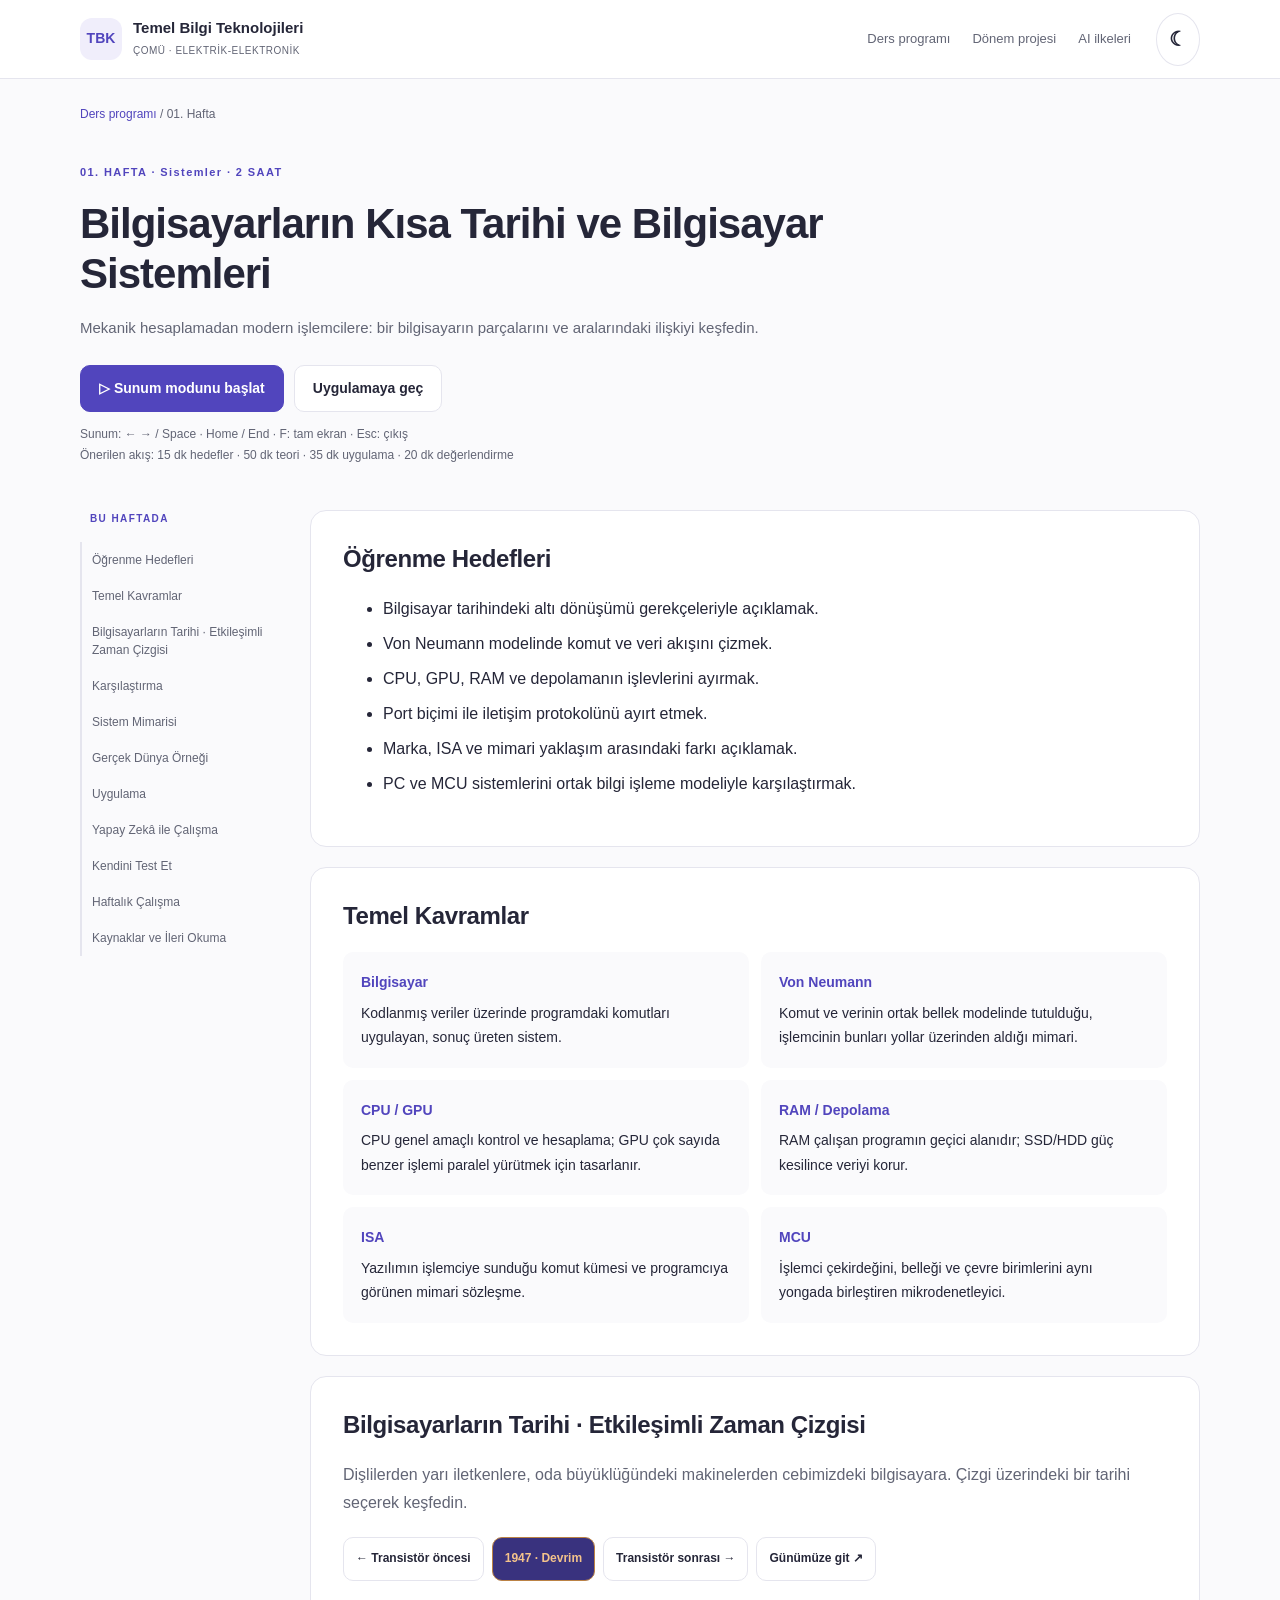
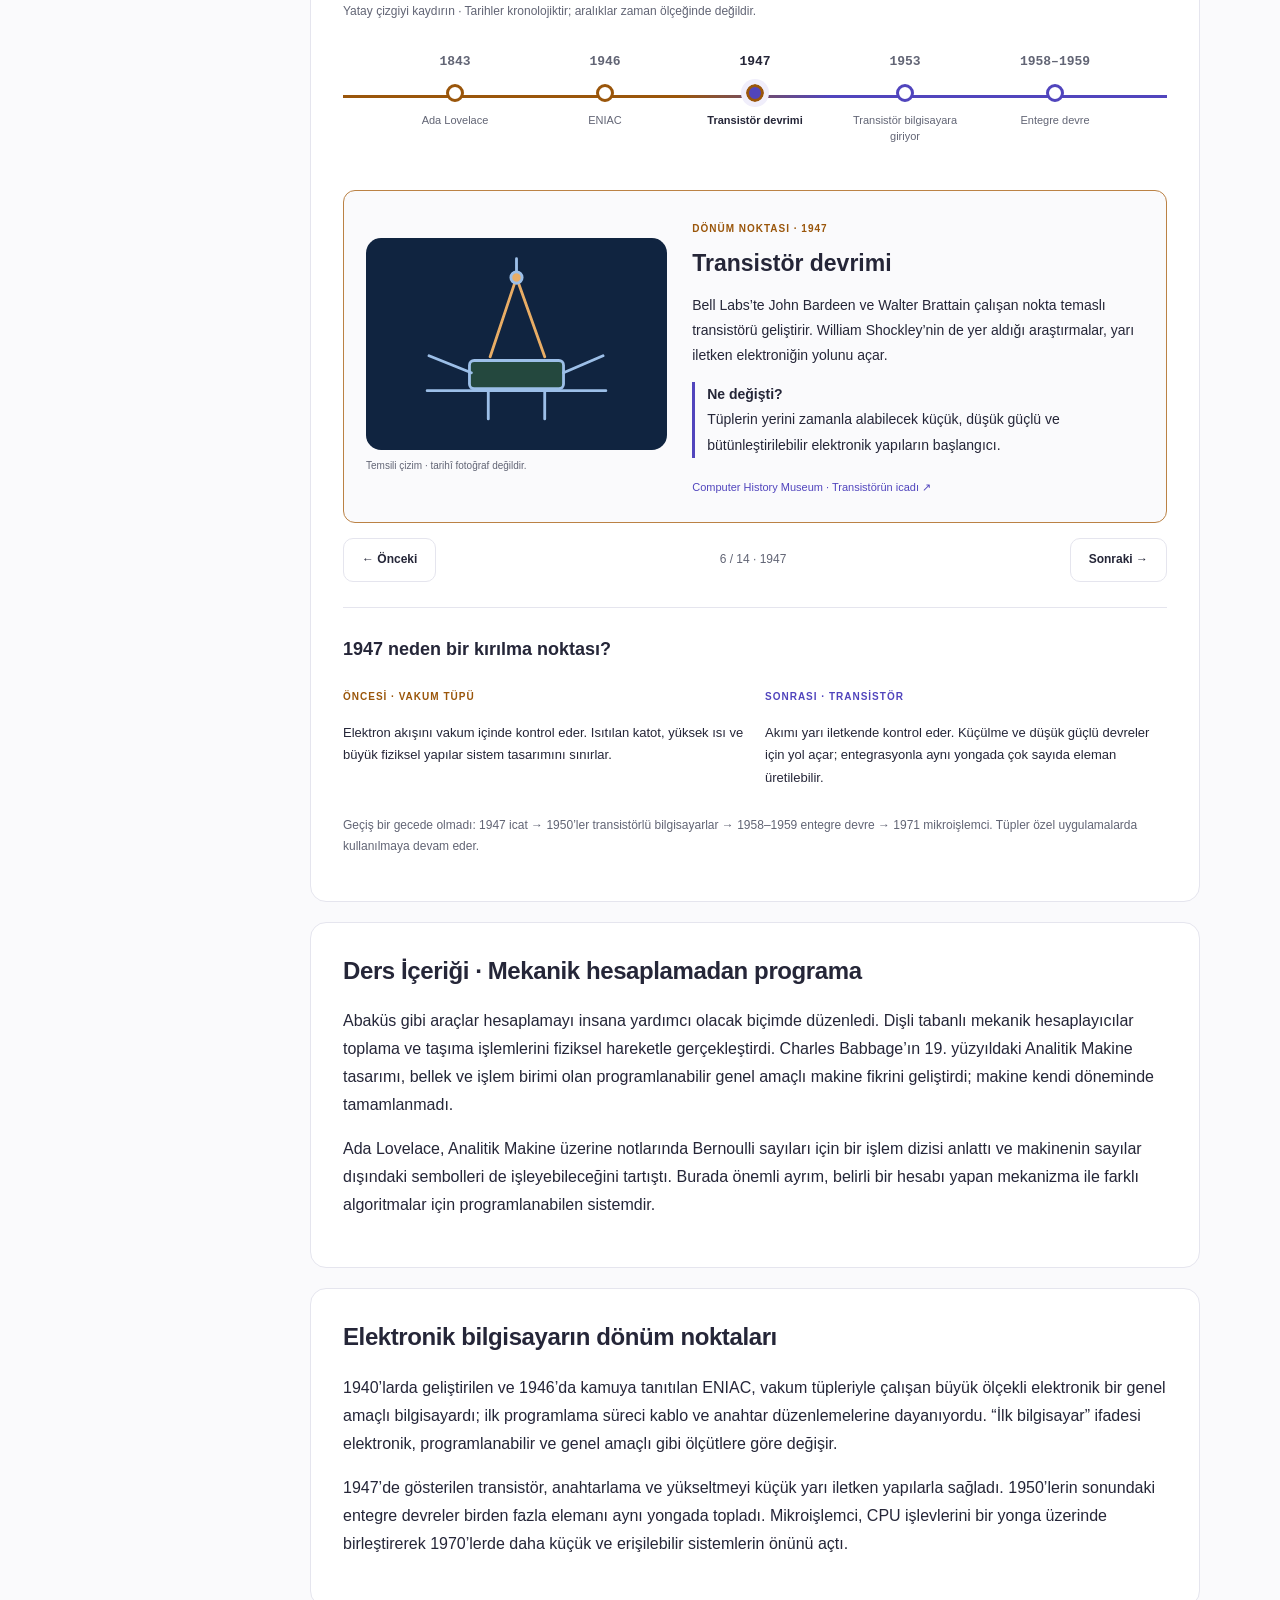
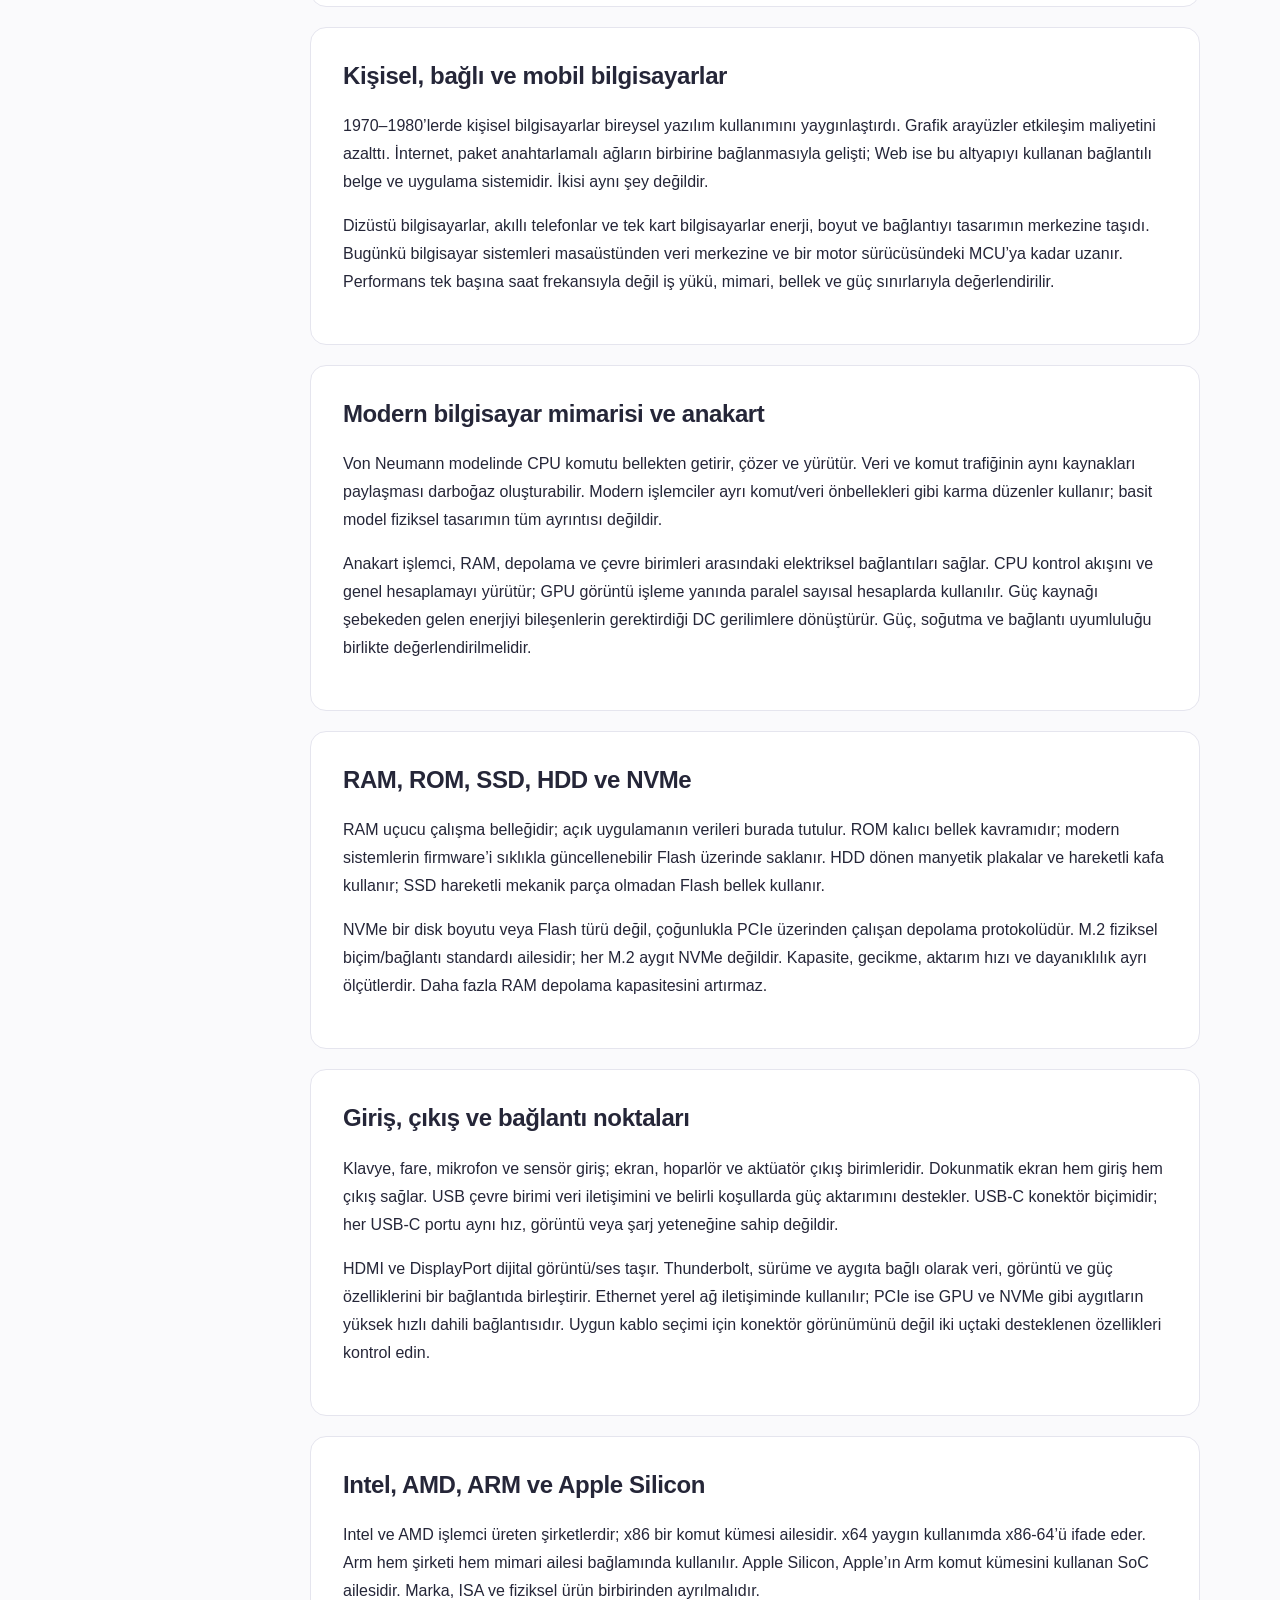
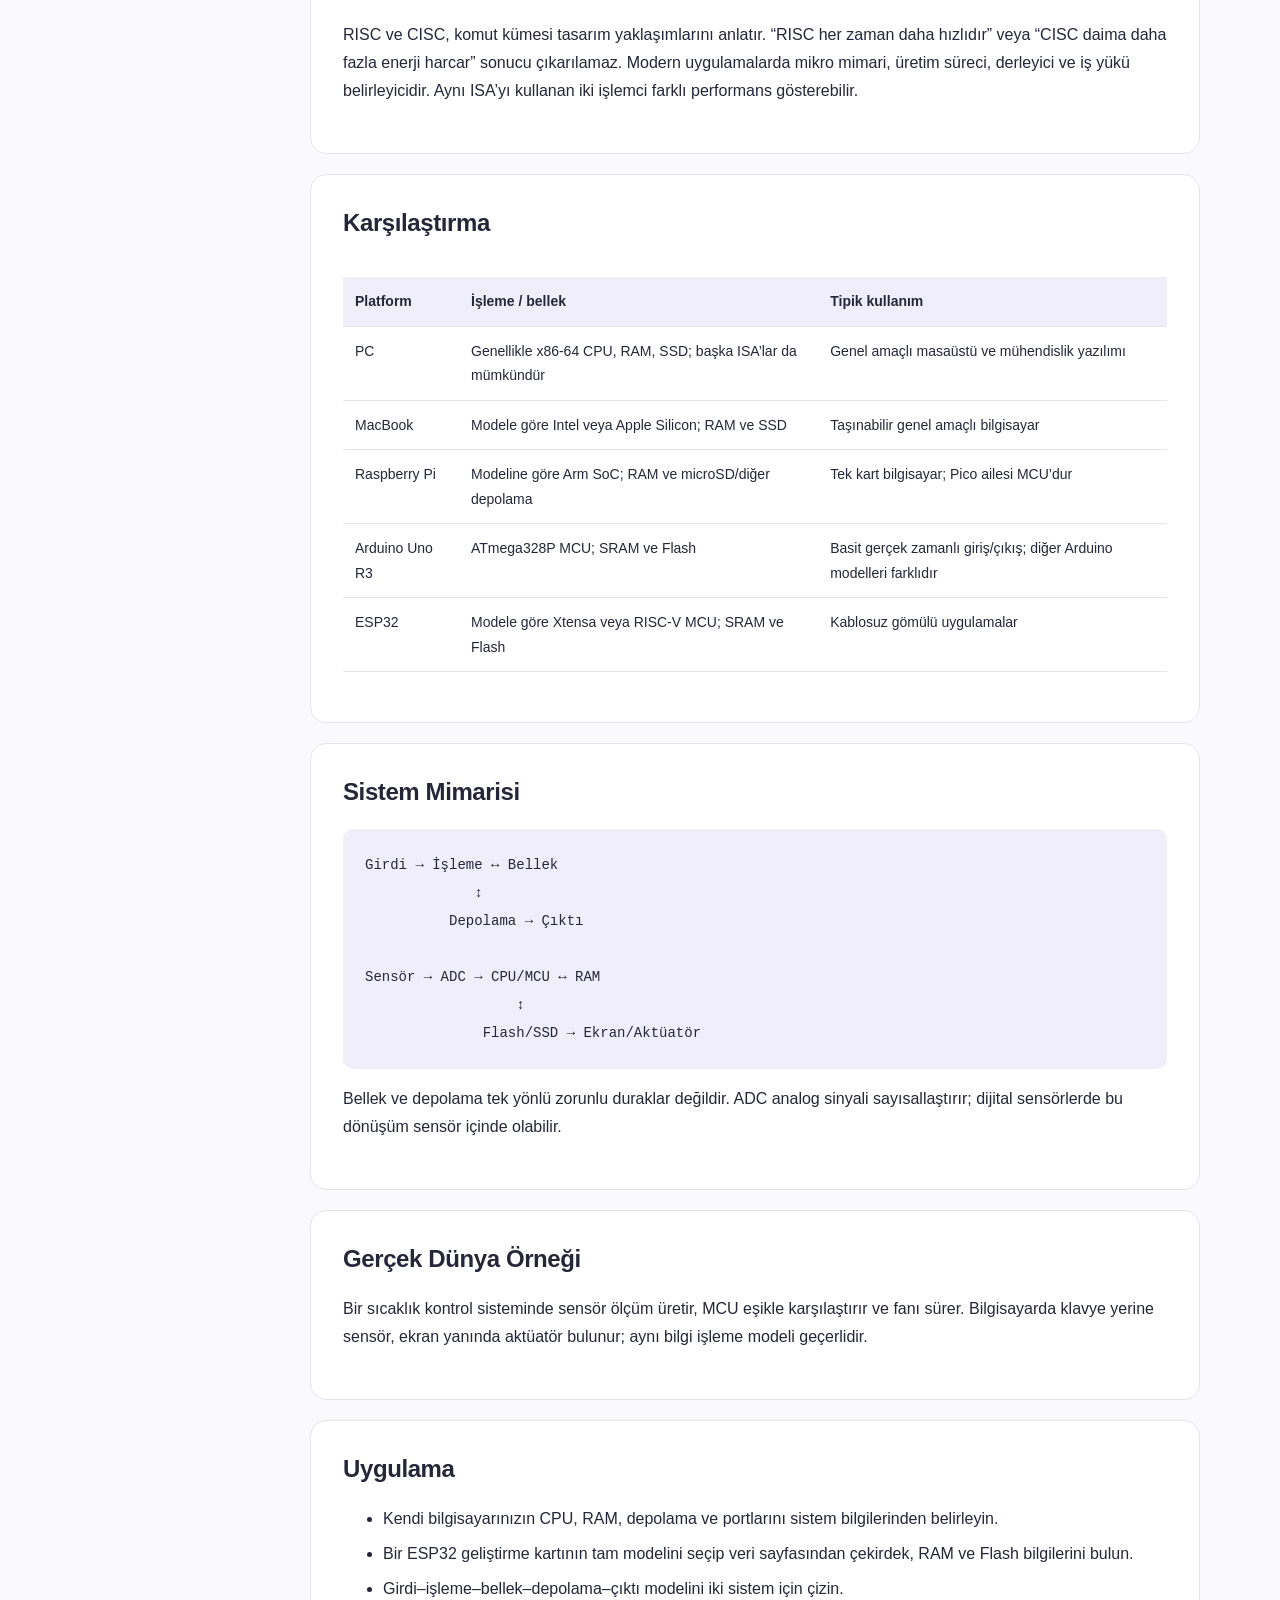
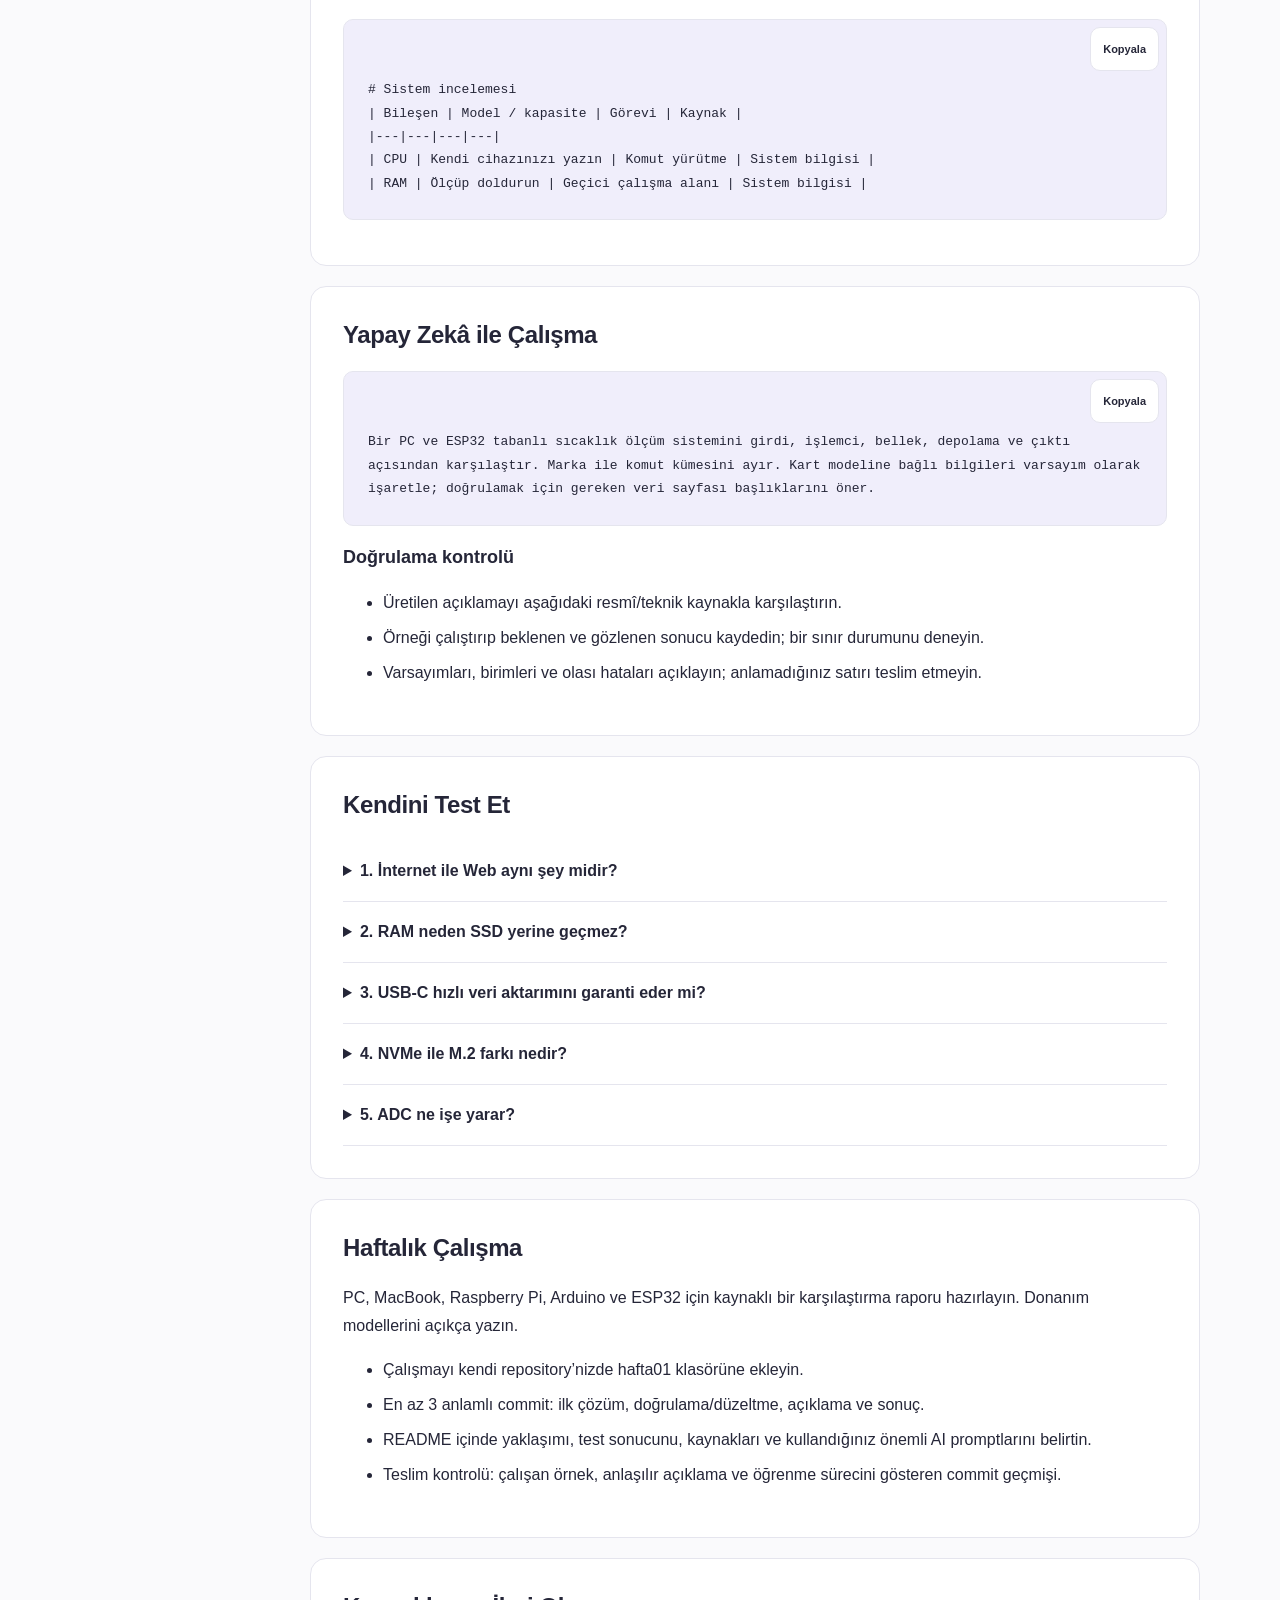
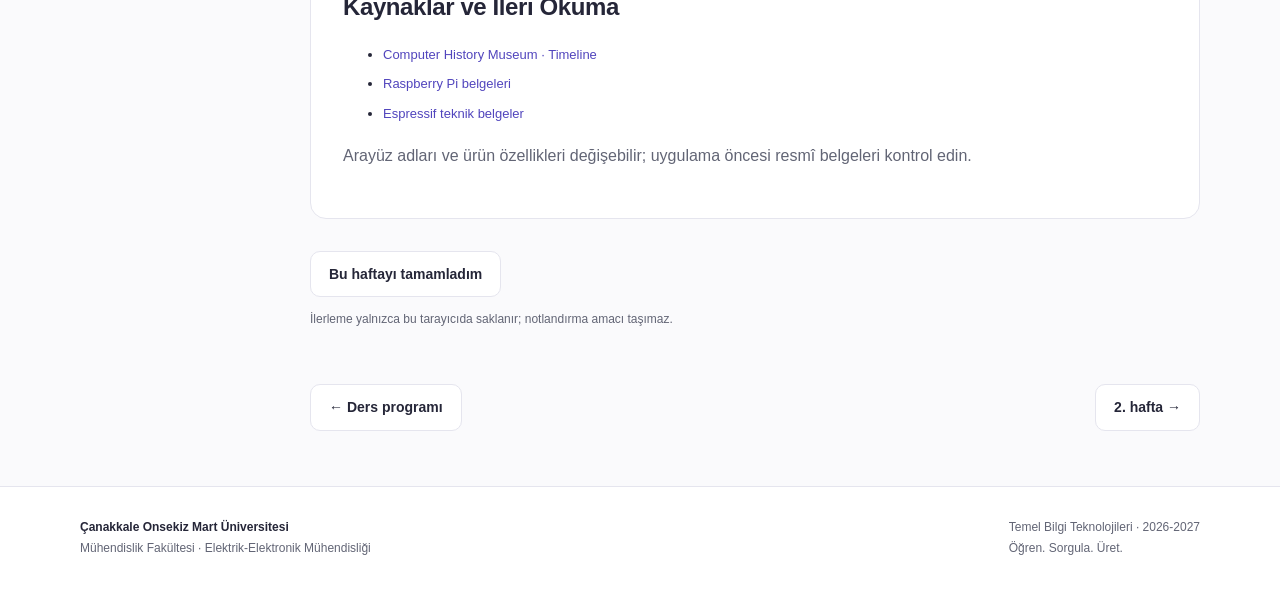
==== commit 7fce3d40: "Ders portalını açık tema ve sade mobil düzenle yenile" ====
--- a/weeks/week01.html
+++ b/weeks/week01.html
@@ -1,4 +1,4 @@
-<!doctype html><html lang="tr"><head><meta charset="utf-8"><meta name="viewport" content="width=device-width, initial-scale=1"><title>Bilgisayarların Kısa Tarihi ve Bilgisayar Sistemleri | TBK · ÇOMÜ</title><meta name="description" content="Mekanik hesaplamadan modern işlemcilere: bir bilgisayarın parçalarını ve aralarındaki ilişkiyi keşfedin."><meta property="og:title" content="Bilgisayarların Kısa Tarihi ve Bilgisayar Sistemleri"><meta property="og:description" content="Mekanik hesaplamadan modern işlemcilere: bir bilgisayarın parçalarını ve aralarındaki ilişkiyi keşfedin."><meta property="og:type" content="website"><meta property="og:locale" content="tr_TR"><meta name="theme-color" content="#102440"><link rel="icon" href="../assets/icons/favicon.svg" type="image/svg+xml"><script src="../js/theme.js"></script><link rel="stylesheet" href="../css/style.css"><link rel="stylesheet" href="../css/presentation.css"><script defer src="../js/main.js"></script><script defer src="../js/presentation.js"></script><script defer src="../js/demos.js"></script><link rel="stylesheet" href="../css/history.css"><script defer src="../js/history.js"></script></head><body data-week="1"><a class="skip" href="#main">İçeriğe geç</a><header class="topbar"><nav class="nav-inner" aria-label="Ana navigasyon"><a class="brand" href="../index.html"><span class="brand-mark" aria-hidden="true">TBK</span><span><strong>Temel Bilgi Teknolojileri</strong><small>ÇOMÜ · ELEKTRİK-ELEKTRONİK</small></span></a><div class="nav-links"><a href="../index.html#program">Ders programı</a><a href="../index.html#proje">Dönem projesi</a><a href="../index.html#ai">AI ilkeleri</a></div><button class="theme-toggle" type="button" aria-label="Temayı değiştir">☾</button></nav></header><main id="main" class="container"><div class="breadcrumb"><a href="../index.html#program">Ders programı</a> / 01. Hafta</div><header class="lesson-header"><span class="eyebrow">01. HAFTA · Sistemler · 2 SAAT</span><h1>Bilgisayarların Kısa Tarihi ve Bilgisayar Sistemleri</h1><p>Mekanik hesaplamadan modern işlemcilere: bir bilgisayarın parçalarını ve aralarındaki ilişkiyi keşfedin.</p><div class="actions"><button class="primary" id="start-presentation">▷ Sunum modunu başlat</button><a class="button" href="#uygulama">Uygulamaya geç</a></div><p class="muted">Sunum: ← → / Space · Home / End · F: tam ekran · Esc: çıkış<br>Önerilen akış: 15 dk hedefler · 50 dk teori · 35 dk uygulama · 20 dk değerlendirme</p></header><div class="lesson-layout"><aside class="toc"><span class="eyebrow">BU HAFTADA</span><nav aria-label="Ders içindekiler"><a href="#hedefler">Öğrenme Hedefleri</a><a href="#kavramlar">Temel Kavramlar</a><a href="#bilgisayar-tarihi">Bilgisayarların Tarihi · Etkileşimli Zaman Çizgisi</a><a href="#karsilastirma">Karşılaştırma</a><a href="#mimari">Sistem Mimarisi</a><a href="#ornek">Gerçek Dünya Örneği</a><a href="#uygulama">Uygulama</a><a href="#ai-calisma">Yapay Zekâ ile Çalışma</a><a href="#test">Kendini Test Et</a><a href="#gorev">Haftalık Çalışma</a><a href="#kaynaklar">Kaynaklar ve İleri Okuma</a></nav></aside><article aria-label="Haftalık ders içeriği"><section class="lesson-section" id="hedefler" aria-labelledby="hedefler-title"><h2 id="hedefler-title">Öğrenme Hedefleri</h2><ul><li>Bilgisayar tarihindeki altı dönüşümü gerekçeleriyle açıklamak.</li><li>Von Neumann modelinde komut ve veri akışını çizmek.</li><li>CPU, GPU, RAM ve depolamanın işlevlerini ayırmak.</li><li>Port biçimi ile iletişim protokolünü ayırt etmek.</li><li>Marka, ISA ve mimari yaklaşım arasındaki farkı açıklamak.</li><li>PC ve MCU sistemlerini ortak bilgi işleme modeliyle karşılaştırmak.</li></ul></section><section class="lesson-section" id="kavramlar" aria-labelledby="kavramlar-title"><h2 id="kavramlar-title">Temel Kavramlar</h2><div class="concepts"><div class="concept"><strong>Bilgisayar</strong>Kodlanmış veriler üzerinde programdaki komutları uygulayan, sonuç üreten sistem.</div><div class="concept"><strong>Von Neumann</strong>Komut ve verinin ortak bellek modelinde tutulduğu, işlemcinin bunları yollar üzerinden aldığı mimari.</div><div class="concept"><strong>CPU / GPU</strong>CPU genel amaçlı kontrol ve hesaplama; GPU çok sayıda benzer işlemi paralel yürütmek için tasarlanır.</div><div class="concept"><strong>RAM / Depolama</strong>RAM çalışan programın geçici alanıdır; SSD/HDD güç kesilince veriyi korur.</div><div class="concept"><strong>ISA</strong>Yazılımın işlemciye sunduğu komut kümesi ve programcıya görünen mimari sözleşme.</div><div class="concept"><strong>MCU</strong>İşlemci çekirdeğini, belleği ve çevre birimlerini aynı yongada birleştiren mikrodenetleyici.</div></div></section><section class="lesson-section" id="bilgisayar-tarihi" aria-labelledby="bilgisayar-tarihi-title"><h2 id="bilgisayar-tarihi-title">Bilgisayarların Tarihi · Etkileşimli Zaman Çizgisi</h2><div class="history" data-history><p class="history-intro">Dişlilerden yarı iletkenlere, oda büyüklüğündeki makinelerden cebimizdeki bilgisayara. Çizgi üzerindeki bir tarihi seçerek keşfedin.</p><div class="history-jumps" hidden><button type="button" data-history-jump="0">← Transistör öncesi</button><button type="button" data-history-jump="5" class="history-revolution">1947 · Devrim</button><button type="button" data-history-jump="6">Transistör sonrası →</button><button type="button" data-history-jump="13">Günümüze git ↗</button></div><p class="history-hint">Yatay çizgiyi kaydırın · Tarihler kronolojiktir; aralıklar zaman ölçeğinde değildir.</p><nav class="history-rail" aria-label="Bilgisayar tarihi dönüm noktaları"><ol><li class="history-stop before"><a id="history-link-0" href="#history-event-0" class="history-link"><span class="history-year">Antik Çağ</span><span class="history-dot" aria-hidden="true"></span><span class="history-name">Abaküs</span></a></li><li class="history-stop before"><a id="history-link-1" href="#history-event-1" class="history-link"><span class="history-year">1642</span><span class="history-dot" aria-hidden="true"></span><span class="history-name">Pascaline</span></a></li><li class="history-stop before"><a id="history-link-2" href="#history-event-2" class="history-link"><span class="history-year">1830’lar</span><span class="history-dot" aria-hidden="true"></span><span class="history-name">Babbage</span></a></li><li class="history-stop before"><a id="history-link-3" href="#history-event-3" class="history-link"><span class="history-year">1843</span><span class="history-dot" aria-hidden="true"></span><span class="history-name">Ada Lovelace</span></a></li><li class="history-stop before"><a id="history-link-4" href="#history-event-4" class="history-link"><span class="history-year">1946</span><span class="history-dot" aria-hidden="true"></span><span class="history-name">ENIAC</span></a></li><li class="history-stop turn"><a id="history-link-5" href="#history-event-5" class="history-link"><span class="history-year">1947</span><span class="history-dot" aria-hidden="true"></span><span class="history-name">Transistör devrimi</span></a></li><li class="history-stop after"><a id="history-link-6" href="#history-event-6" class="history-link"><span class="history-year">1953</span><span class="history-dot" aria-hidden="true"></span><span class="history-name">Transistör bilgisayara giriyor</span></a></li><li class="history-stop after"><a id="history-link-7" href="#history-event-7" class="history-link"><span class="history-year">1958–1959</span><span class="history-dot" aria-hidden="true"></span><span class="history-name">Entegre devre</span></a></li><li class="history-stop after"><a id="history-link-8" href="#history-event-8" class="history-link"><span class="history-year">1971</span><span class="history-dot" aria-hidden="true"></span><span class="history-name">Mikroişlemci</span></a></li><li class="history-stop after"><a id="history-link-9" href="#history-event-9" class="history-link"><span class="history-year">1977–1981</span><span class="history-dot" aria-hidden="true"></span><span class="history-name">Kişisel bilgisayar dönemi</span></a></li><li class="history-stop after"><a id="history-link-10" href="#history-event-10" class="history-link"><span class="history-year">1989–1991</span><span class="history-dot" aria-hidden="true"></span><span class="history-name">Web</span></a></li><li class="history-stop after"><a id="history-link-11" href="#history-event-11" class="history-link"><span class="history-year">2007</span><span class="history-dot" aria-hidden="true"></span><span class="history-name">Bilgisayar cebimize taşınıyor</span></a></li><li class="history-stop after"><a id="history-link-12" href="#history-event-12" class="history-link"><span class="history-year">2012</span><span class="history-dot" aria-hidden="true"></span><span class="history-name">Raspberry Pi</span></a></li><li class="history-stop after"><a id="history-link-13" href="#history-event-13" class="history-link"><span class="history-year">2020’ler → Günümüz</span><span class="history-dot" aria-hidden="true"></span><span class="history-name">Bulut, IoT ve yapay zekâ</span></a></li></ol></nav><div class="history-panels"><article class="history-event before" id="history-event-0" aria-labelledby="history-heading-0"><figure><img src="../assets/images/history/abacus.svg" width="320" height="225" alt="Abaküs: hesabı görünür kılmak için temsili çizim"><figcaption>Temsili çizim · tarihî fotoğraf değildir.</figcaption></figure><div><span class="history-era">TRANSİSTÖR ÖNCESİ · Antik Çağ</span><h3 id="history-heading-0">Abaküs: hesabı görünür kılmak</h3><p>Boncuk ve çubuklar sayıları temsil eder; işlemleri insan yürütür. Hesaplama araçlarının kökleri, elektronik bilgisayarlardan çok daha eskidir.</p><p class="history-impact"><strong>Ne değişti?</strong> Bilgiyi fiziksel bir düzenle temsil etmek.</p><a class="history-source" href="https://www.computerhistory.org/revolution/calculators/1/1">Computer History Museum · Calculators ↗</a></div></article><article class="history-event before" id="history-event-1" aria-labelledby="history-heading-1"><figure><img src="../assets/images/history/gears.svg" width="320" height="225" alt="Pascaline: dişlilerle hesap için temsili çizim"><figcaption>Temsili çizim · tarihî fotoğraf değildir.</figcaption></figure><div><span class="history-era">TRANSİSTÖR ÖNCESİ · 1642</span><h3 id="history-heading-1">Pascaline: dişlilerle hesap</h3><p>Blaise Pascal’ın mekanik hesaplayıcısı, toplama ve basamak taşıma işlemlerini dişli ve taşıma mekanizmalarıyla gerçekleştirir. Belirli bir işi yapan mekanizma henüz genel amaçlı bilgisayar değildir.</p><p class="history-impact"><strong>Ne değişti?</strong> İnsan emeğinin bir bölümünü mekanizmaya aktarmak.</p><a class="history-source" href="https://www.computerhistory.org/revolution/calculators/1/47">Computer History Museum · Mechanical calculators ↗</a></div></article><article class="history-event before" id="history-event-2" aria-labelledby="history-heading-2"><figure><img src="../assets/images/history/gears.svg" width="320" height="225" alt="Babbage: programlanabilir makine fikri için temsili çizim"><figcaption>Temsili çizim · tarihî fotoğraf değildir.</figcaption></figure><div><span class="history-era">TRANSİSTÖR ÖNCESİ · 1830’lar</span><h3 id="history-heading-2">Babbage: programlanabilir makine fikri</h3><p>Charles Babbage’ın Analitik Makine tasarımı, işlem birimi ve bellek içeren genel amaçlı bir mekanik bilgisayar düşüncesini geliştirir. Tasarım kendi döneminde tamamlanmaz.</p><p class="history-impact"><strong>Ne değişti?</strong> Tek bir hesabı yapan araçtan farklı komutları yürüten sisteme.</p><a class="history-source" href="https://www.computerhistory.org/babbage/engines/">Computer History Museum · Babbage’s engines ↗</a></div></article><article class="history-event before" id="history-event-3" aria-labelledby="history-heading-3"><figure><img src="../assets/images/history/program.svg" width="320" height="225" alt="Ada Lovelace: makine için işlem dizisi için temsili çizim"><figcaption>Temsili çizim · tarihî fotoğraf değildir.</figcaption></figure><div><span class="history-era">TRANSİSTÖR ÖNCESİ · 1843</span><h3 id="history-heading-3">Ada Lovelace: makine için işlem dizisi</h3><p>Lovelace, Analitik Makine üzerine notlarında Bernoulli sayıları için bir işlem dizisi yayımlar. Makinelerin yalnızca sayıları değil, kurallarla temsil edilen başka sembolleri de işleyebileceğini tartışır.</p><p class="history-impact"><strong>Ne değişti?</strong> Donanımdan ayrı olarak algoritmayı düşünmek.</p><a class="history-source" href="https://www.computerhistory.org/babbage/adalovelace/">Computer History Museum · Ada Lovelace ↗</a></div></article><article class="history-event before" id="history-event-4" aria-labelledby="history-heading-4"><figure><img src="../assets/images/history/tubes.svg" width="320" height="225" alt="ENIAC: vakum tüpleri çağı için temsili çizim"><figcaption>Temsili çizim · tarihî fotoğraf değildir.</figcaption></figure><div><span class="history-era">TRANSİSTÖR ÖNCESİ · 1946</span><h3 id="history-heading-4">ENIAC: vakum tüpleri çağı</h3><p>ENIAC kamuya tanıtılır. Yaklaşık 18.000 vakum tüpü kullanan sistem, elektronik hesaplamanın hızını gösterir; büyük alan, güç ve bakım gereksinimleri taşır.</p><p class="history-impact"><strong>Ne değişti?</strong> Mekanik hareketten elektronik anahtarlamaya geçiş.</p><a class="history-source" href="https://www.computerhistory.org/timeline/1946/">Computer History Museum · 1946 ↗</a></div></article><article class="history-event turn" id="history-event-5" aria-labelledby="history-heading-5"><figure><img src="../assets/images/history/transistor.svg" width="320" height="225" alt="Transistör devrimi için temsili çizim"><figcaption>Temsili çizim · tarihî fotoğraf değildir.</figcaption></figure><div><span class="history-era">DÖNÜM NOKTASI · 1947</span><h3 id="history-heading-5">Transistör devrimi</h3><p>Bell Labs’te John Bardeen ve Walter Brattain çalışan nokta temaslı transistörü geliştirir. William Shockley’nin de yer aldığı araştırmalar, yarı iletken elektroniğin yolunu açar.</p><p class="history-impact"><strong>Ne değişti?</strong> Tüplerin yerini zamanla alabilecek küçük, düşük güçlü ve bütünleştirilebilir elektronik yapıların başlangıcı.</p><a class="history-source" href="https://www.computerhistory.org/siliconengine/invention-of-the-point-contact-transistor/">Computer History Museum · Transistörün icadı ↗</a></div></article><article class="history-event after" id="history-event-6" aria-labelledby="history-heading-6"><figure><img src="../assets/images/history/board.svg" width="320" height="225" alt="Transistör bilgisayara giriyor için temsili çizim"><figcaption>Temsili çizim · tarihî fotoğraf değildir.</figcaption></figure><div><span class="history-era">TRANSİSTÖR SONRASI · 1953</span><h3 id="history-heading-6">Transistör bilgisayara giriyor</h3><p>Manchester Üniversitesi’nin deneysel transistörlü bilgisayarı çalışır. İlk sistemler karma bileşenler de içerir; 1947’deki icadın bilgisayarlara yayılması yıllar alır.</p><p class="history-impact"><strong>Ne değişti?</strong> Bir bileşenin icadı ile sistemlerde yaygın kullanımı aynı tarih değildir.</p><a class="history-source" href="https://www.computerhistory.org/siliconengine/transistorized-computers-emerge/">Computer History Museum · Transistorized computers ↗</a></div></article><article class="history-event after" id="history-event-7" aria-labelledby="history-heading-7"><figure><img src="../assets/images/history/chip.svg" width="320" height="225" alt="Entegre devre: tek yüzeyde çok eleman için temsili çizim"><figcaption>Temsili çizim · tarihî fotoğraf değildir.</figcaption></figure><div><span class="history-era">TRANSİSTÖR SONRASI · 1958–1959</span><h3 id="history-heading-7">Entegre devre: tek yüzeyde çok eleman</h3><p>Jack Kilby 1958’de çalışan entegre devresini gösterir. Robert Noyce’un 1959’daki monolitik devre yaklaşımı, çok sayıda elemanın birlikte üretilmesinin önünü açar.</p><p class="history-impact"><strong>Ne değişti?</strong> Ayrı ayrı bağlanan transistörlerden yonga üzerinde bütünleşmeye.</p><a class="history-source" href="https://www.computerhistory.org/revolution/story/276">Computer History Museum · The Integrated Circuit ↗</a></div></article><article class="history-event after" id="history-event-8" aria-labelledby="history-heading-8"><figure><img src="../assets/images/history/chip.svg" width="320" height="225" alt="Mikroişlemci: CPU bir yongada için temsili çizim"><figcaption>Temsili çizim · tarihî fotoğraf değildir.</figcaption></figure><div><span class="history-era">TRANSİSTÖR SONRASI · 1971</span><h3 id="history-heading-8">Mikroişlemci: CPU bir yongada</h3><p>Intel 4004 ticari olarak sunulur. İşlemci işlevlerinin tek yongada toplanması, küçük sistemlerin tasarımını ve üretimini kolaylaştırır.</p><p class="history-impact"><strong>Ne değişti?</strong> Bilgisayarın temel işlem birimini daha erişilebilir kılmak.</p><a class="history-source" href="https://www.computerhistory.org/timeline/1971/">Computer History Museum · 1971 ↗</a></div></article><article class="history-event after" id="history-event-9" aria-labelledby="history-heading-9"><figure><img src="../assets/images/history/desktop.svg" width="320" height="225" alt="Kişisel bilgisayar dönemi için temsili çizim"><figcaption>Temsili çizim · tarihî fotoğraf değildir.</figcaption></figure><div><span class="history-era">TRANSİSTÖR SONRASI · 1977–1981</span><h3 id="history-heading-9">Kişisel bilgisayar dönemi</h3><p>Apple II gibi 1977 bilgisayarları ve 1981 IBM PC, kişisel bilgisayar ekosisteminin önemli dönüm noktalarıdır. Bilgisayarlar ev, okul ve ofislerde daha geniş kitlelere ulaşır.</p><p class="history-impact"><strong>Ne değişti?</strong> Merkezî hesaplama kaynaklarından bireysel kullanıma.</p><a class="history-source" href="https://www.ibm.com/history/personal-computer">IBM · Personal computer ↗</a></div></article><article class="history-event after" id="history-event-10" aria-labelledby="history-heading-10"><figure><img src="../assets/images/history/network.svg" width="320" height="225" alt="Web: bilgisayarlar arasında belgeler için temsili çizim"><figcaption>Temsili çizim · tarihî fotoğraf değildir.</figcaption></figure><div><span class="history-era">TRANSİSTÖR SONRASI · 1989–1991</span><h3 id="history-heading-10">Web: bilgisayarlar arasında belgeler</h3><p>Tim Berners-Lee 1989’da CERN’de Web’i önerir; ilk sunucu ve tarayıcı 1990’da gelişir, proje 1991’de daha geniş çevrelere açılır. Web, İnternet altyapısı üzerinde çalışır.</p><p class="history-impact"><strong>Ne değişti?</strong> Bağlantılı belgelerden küresel bilgi paylaşımına.</p><a class="history-source" href="https://home.cern/science/computing/the-birth-of-the-web/">CERN · The birth of the Web ↗</a></div></article><article class="history-event after" id="history-event-11" aria-labelledby="history-heading-11"><figure><img src="../assets/images/history/phone.svg" width="320" height="225" alt="Bilgisayar cebimize taşınıyor için temsili çizim"><figcaption>Temsili çizim · tarihî fotoğraf değildir.</figcaption></figure><div><span class="history-era">TRANSİSTÖR SONRASI · 2007</span><h3 id="history-heading-11">Bilgisayar cebimize taşınıyor</h3><p>iPhone’un tanıtımı, çoklu dokunmatik arayüz ve mobil Web’in görünür dönüm noktalarından biridir. Akıllı telefonların tarihi daha eskidir; gelişim tek bir ürünle başlamaz.</p><p class="history-impact"><strong>Ne değişti?</strong> İşlemci, ekran, sensör ve ağın taşınabilir bir sistemde birleşmesi.</p><a class="history-source" href="https://www.apple.com/newsroom/2007/01/09Apple-Reinvents-the-Phone-with-iPhone/">Apple · 2007 iPhone tanıtımı ↗</a></div></article><article class="history-event after" id="history-event-12" aria-labelledby="history-heading-12"><figure><img src="../assets/images/history/board.svg" width="320" height="225" alt="Raspberry Pi: üretmek için bilgisayar için temsili çizim"><figcaption>Temsili çizim · tarihî fotoğraf değildir.</figcaption></figure><div><span class="history-era">TRANSİSTÖR SONRASI · 2012</span><h3 id="history-heading-12">Raspberry Pi: üretmek için bilgisayar</h3><p>Raspberry Pi satışa sunulur. Eğitim ve deney odaklı tek kart bilgisayarlar, yazılımı fiziksel giriş/çıkışlarla buluşturan projeleri daha erişilebilir hale getirir.</p><p class="history-impact"><strong>Ne değişti?</strong> Bilgisayarı yalnızca kullanmak değil, onunla sistem geliştirmek.</p><a class="history-source" href="https://www.raspberrypi.com/news/the-raspberry-pi-launch/">Raspberry Pi · İlk çıkış ↗</a></div></article><article class="history-event after" id="history-event-13" aria-labelledby="history-heading-13"><figure><img src="../assets/images/history/ai.svg" width="320" height="225" alt="Bulut, IoT ve yapay zekâ için temsili çizim"><figcaption>Temsili çizim · tarihî fotoğraf değildir.</figcaption></figure><div><span class="history-era">TRANSİSTÖR SONRASI · 2020’ler → Günümüz</span><h3 id="history-heading-13">Bulut, IoT ve yapay zekâ</h3><p>Hesaplama veri merkezleri, kişisel cihazlar ve sensör düğümleri arasında dağılır. CPU, GPU ve NPU farklı iş yüklerini paylaşır; yapay zekâ çıkarımı bulutta veya uç cihazda yapılabilir.</p><p class="history-impact"><strong>Ne değişti?</strong> 1947’deki temel fikir bugün milyarlarca transistör içeren yongalarda sürüyor. Bu durak tek bir icat tarihini değil, güncel dönemi özetler.</p><a class="history-source" href="https://www.computerhistory.org/siliconengine/">Computer History Museum · The Silicon Engine ↗</a></div></article></div><div class="history-controls" hidden><button type="button" data-history-prev>← Önceki</button><output data-history-status aria-live="polite" aria-atomic="true"></output><button type="button" data-history-next>Sonraki →</button></div><div class="history-comparison"><h3>1947 neden bir kırılma noktası?</h3><div class="history-compare-grid"><div><span class="history-era">ÖNCESİ · VAKUM TÜPÜ</span><p>Elektron akışını vakum içinde kontrol eder. Isıtılan katot, yüksek ısı ve büyük fiziksel yapılar sistem tasarımını sınırlar.</p></div><div><span class="history-era">SONRASI · TRANSİSTÖR</span><p>Akımı yarı iletkende kontrol eder. Küçülme ve düşük güçlü devreler için yol açar; entegrasyonla aynı yongada çok sayıda eleman üretilebilir.</p></div></div><p class="history-hint">Geçiş bir gecede olmadı: 1947 icat → 1950’ler transistörlü bilgisayarlar → 1958–1959 entegre devre → 1971 mikroişlemci. Tüpler özel uygulamalarda kullanılmaya devam eder.</p></div></div></section><section class="lesson-section" id="konu-1" aria-labelledby="konu-1-title"><h2 id="konu-1-title">Ders İçeriği · Mekanik hesaplamadan programa</h2><p>Abaküs gibi araçlar hesaplamayı insana yardımcı olacak biçimde düzenledi. Dişli tabanlı mekanik hesaplayıcılar toplama ve taşıma işlemlerini fiziksel hareketle gerçekleştirdi. Charles Babbage’ın 19. yüzyıldaki Analitik Makine tasarımı, bellek ve işlem birimi olan programlanabilir genel amaçlı makine fikrini geliştirdi; makine kendi döneminde tamamlanmadı.</p><p>Ada Lovelace, Analitik Makine üzerine notlarında Bernoulli sayıları için bir işlem dizisi anlattı ve makinenin sayılar dışındaki sembolleri de işleyebileceğini tartıştı. Burada önemli ayrım, belirli bir hesabı yapan mekanizma ile farklı algoritmalar için programlanabilen sistemdir.</p></section><section class="lesson-section" id="konu-2" aria-labelledby="konu-2-title"><h2 id="konu-2-title">Elektronik bilgisayarın dönüm noktaları</h2><p>1940’larda geliştirilen ve 1946’da kamuya tanıtılan ENIAC, vakum tüpleriyle çalışan büyük ölçekli elektronik bir genel amaçlı bilgisayardı; ilk programlama süreci kablo ve anahtar düzenlemelerine dayanıyordu. “İlk bilgisayar” ifadesi elektronik, programlanabilir ve genel amaçlı gibi ölçütlere göre değişir.</p><p>1947’de gösterilen transistör, anahtarlama ve yükseltmeyi küçük yarı iletken yapılarla sağladı. 1950’lerin sonundaki entegre devreler birden fazla elemanı aynı yongada topladı. Mikroişlemci, CPU işlevlerini bir yonga üzerinde birleştirerek 1970’lerde daha küçük ve erişilebilir sistemlerin önünü açtı.</p></section><section class="lesson-section" id="konu-3" aria-labelledby="konu-3-title"><h2 id="konu-3-title">Kişisel, bağlı ve mobil bilgisayarlar</h2><p>1970–1980’lerde kişisel bilgisayarlar bireysel yazılım kullanımını yaygınlaştırdı. Grafik arayüzler etkileşim maliyetini azalttı. İnternet, paket anahtarlamalı ağların birbirine bağlanmasıyla gelişti; Web ise bu altyapıyı kullanan bağlantılı belge ve uygulama sistemidir. İkisi aynı şey değildir.</p><p>Dizüstü bilgisayarlar, akıllı telefonlar ve tek kart bilgisayarlar enerji, boyut ve bağlantıyı tasarımın merkezine taşıdı. Bugünkü bilgisayar sistemleri masaüstünden veri merkezine ve bir motor sürücüsündeki MCU’ya kadar uzanır. Performans tek başına saat frekansıyla değil iş yükü, mimari, bellek ve güç sınırlarıyla değerlendirilir.</p></section><section class="lesson-section" id="konu-4" aria-labelledby="konu-4-title"><h2 id="konu-4-title">Modern bilgisayar mimarisi ve anakart</h2><p>Von Neumann modelinde CPU komutu bellekten getirir, çözer ve yürütür. Veri ve komut trafiğinin aynı kaynakları paylaşması darboğaz oluşturabilir. Modern işlemciler ayrı komut/veri önbellekleri gibi karma düzenler kullanır; basit model fiziksel tasarımın tüm ayrıntısı değildir.</p><p>Anakart işlemci, RAM, depolama ve çevre birimleri arasındaki elektriksel bağlantıları sağlar. CPU kontrol akışını ve genel hesaplamayı yürütür; GPU görüntü işleme yanında paralel sayısal hesaplarda kullanılır. Güç kaynağı şebekeden gelen enerjiyi bileşenlerin gerektirdiği DC gerilimlere dönüştürür. Güç, soğutma ve bağlantı uyumluluğu birlikte değerlendirilmelidir.</p></section><section class="lesson-section" id="konu-5" aria-labelledby="konu-5-title"><h2 id="konu-5-title">RAM, ROM, SSD, HDD ve NVMe</h2><p>RAM uçucu çalışma belleğidir; açık uygulamanın verileri burada tutulur. ROM kalıcı bellek kavramıdır; modern sistemlerin firmware’i sıklıkla güncellenebilir Flash üzerinde saklanır. HDD dönen manyetik plakalar ve hareketli kafa kullanır; SSD hareketli mekanik parça olmadan Flash bellek kullanır.</p><p>NVMe bir disk boyutu veya Flash türü değil, çoğunlukla PCIe üzerinden çalışan depolama protokolüdür. M.2 fiziksel biçim/bağlantı standardı ailesidir; her M.2 aygıt NVMe değildir. Kapasite, gecikme, aktarım hızı ve dayanıklılık ayrı ölçütlerdir. Daha fazla RAM depolama kapasitesini artırmaz.</p></section><section class="lesson-section" id="konu-6" aria-labelledby="konu-6-title"><h2 id="konu-6-title">Giriş, çıkış ve bağlantı noktaları</h2><p>Klavye, fare, mikrofon ve sensör giriş; ekran, hoparlör ve aktüatör çıkış birimleridir. Dokunmatik ekran hem giriş hem çıkış sağlar. USB çevre birimi veri iletişimini ve belirli koşullarda güç aktarımını destekler. USB-C konektör biçimidir; her USB-C portu aynı hız, görüntü veya şarj yeteneğine sahip değildir.</p><p>HDMI ve DisplayPort dijital görüntü/ses taşır. Thunderbolt, sürüme ve aygıta bağlı olarak veri, görüntü ve güç özelliklerini bir bağlantıda birleştirir. Ethernet yerel ağ iletişiminde kullanılır; PCIe ise GPU ve NVMe gibi aygıtların yüksek hızlı dahili bağlantısıdır. Uygun kablo seçimi için konektör görünümünü değil iki uçtaki desteklenen özellikleri kontrol edin.</p></section><section class="lesson-section" id="konu-7" aria-labelledby="konu-7-title"><h2 id="konu-7-title">Intel, AMD, ARM ve Apple Silicon</h2><p>Intel ve AMD işlemci üreten şirketlerdir; x86 bir komut kümesi ailesidir. x64 yaygın kullanımda x86-64’ü ifade eder. Arm hem şirketi hem mimari ailesi bağlamında kullanılır. Apple Silicon, Apple’ın Arm komut kümesini kullanan SoC ailesidir. Marka, ISA ve fiziksel ürün birbirinden ayrılmalıdır.</p><p>RISC ve CISC, komut kümesi tasarım yaklaşımlarını anlatır. “RISC her zaman daha hızlıdır” veya “CISC daima daha fazla enerji harcar” sonucu çıkarılamaz. Modern uygulamalarda mikro mimari, üretim süreci, derleyici ve iş yükü belirleyicidir. Aynı ISA’yı kullanan iki işlemci farklı performans gösterebilir.</p></section><section class="lesson-section" id="karsilastirma" aria-labelledby="karsilastirma-title"><h2 id="karsilastirma-title">Karşılaştırma</h2><div class="table-wrap"><table><thead><tr><th scope="col">Platform</th><th scope="col">İşleme / bellek</th><th scope="col">Tipik kullanım</th></tr></thead><tbody><tr><td>PC</td><td>Genellikle x86-64 CPU, RAM, SSD; başka ISA’lar da mümkündür</td><td>Genel amaçlı masaüstü ve mühendislik yazılımı</td></tr><tr><td>MacBook</td><td>Modele göre Intel veya Apple Silicon; RAM ve SSD</td><td>Taşınabilir genel amaçlı bilgisayar</td></tr><tr><td>Raspberry Pi</td><td>Modeline göre Arm SoC; RAM ve microSD/diğer depolama</td><td>Tek kart bilgisayar; Pico ailesi MCU’dur</td></tr><tr><td>Arduino Uno R3</td><td>ATmega328P MCU; SRAM ve Flash</td><td>Basit gerçek zamanlı giriş/çıkış; diğer Arduino modelleri farklıdır</td></tr><tr><td>ESP32</td><td>Modele göre Xtensa veya RISC-V MCU; SRAM ve Flash</td><td>Kablosuz gömülü uygulamalar</td></tr></tbody></table></div></section><section class="lesson-section" id="mimari" aria-labelledby="mimari-title"><h2 id="mimari-title">Sistem Mimarisi</h2><div class="diagram">Girdi → İşleme ↔ Bellek
+<!doctype html><html lang="tr"><head><meta charset="utf-8"><meta name="viewport" content="width=device-width, initial-scale=1"><title>Bilgisayarların Kısa Tarihi ve Bilgisayar Sistemleri | TBK · ÇOMÜ</title><meta name="description" content="Mekanik hesaplamadan modern işlemcilere: bir bilgisayarın parçalarını ve aralarındaki ilişkiyi keşfedin."><meta property="og:title" content="Bilgisayarların Kısa Tarihi ve Bilgisayar Sistemleri"><meta property="og:description" content="Mekanik hesaplamadan modern işlemcilere: bir bilgisayarın parçalarını ve aralarındaki ilişkiyi keşfedin."><meta property="og:type" content="website"><meta property="og:locale" content="tr_TR"><meta name="theme-color" content="#fafafc"><link rel="icon" href="../assets/icons/favicon.svg" type="image/svg+xml"><script src="../js/theme.js"></script><link rel="stylesheet" href="../css/style.css"><link rel="stylesheet" href="../css/presentation.css"><link rel="stylesheet" href="../css/responsive.css"><script defer src="../js/main.js"></script><script defer src="../js/presentation.js"></script><script defer src="../js/demos.js"></script><link rel="stylesheet" href="../css/history.css"><script defer src="../js/history.js"></script></head><body data-week="1"><a class="skip" href="#main">İçeriğe geç</a><header class="topbar"><nav class="nav-inner" aria-label="Ana navigasyon"><a class="brand" href="../index.html"><span class="brand-mark" aria-hidden="true">TBK</span><span><strong>Temel Bilgi Teknolojileri</strong><small>ÇOMÜ · ELEKTRİK-ELEKTRONİK</small></span></a><button class="menu-toggle" type="button" aria-expanded="false" aria-controls="primary-links" hidden>Menü <span aria-hidden="true">☰</span></button><div class="nav-links" id="primary-links"><a href="../index.html#program">Ders programı</a><a href="../index.html#proje">Dönem projesi</a><a href="../index.html#ai">AI ilkeleri</a></div><button class="theme-toggle" type="button" aria-label="Temayı değiştir">☾</button></nav></header><main id="main" class="container"><div class="breadcrumb"><a href="../index.html#program">Ders programı</a> / 01. Hafta</div><header class="lesson-header"><span class="eyebrow">01. HAFTA · Sistemler · 2 SAAT</span><h1>Bilgisayarların Kısa Tarihi ve Bilgisayar Sistemleri</h1><p>Mekanik hesaplamadan modern işlemcilere: bir bilgisayarın parçalarını ve aralarındaki ilişkiyi keşfedin.</p><div class="actions"><button class="primary" id="start-presentation">▷ Sunum modunu başlat</button><a class="button" href="#uygulama">Uygulamaya geç</a></div><p class="muted">Sunum: ← → / Space · Home / End · F: tam ekran · Esc: çıkış<br>Önerilen akış: 15 dk hedefler · 50 dk teori · 35 dk uygulama · 20 dk değerlendirme</p></header><div class="lesson-layout"><aside class="toc"><details class="toc-disclosure" open><summary>Bu haftanın içindekileri</summary><span class="eyebrow">BU HAFTADA</span><nav aria-label="Ders içindekiler"><a href="#hedefler">Öğrenme Hedefleri</a><a href="#kavramlar">Temel Kavramlar</a><a href="#bilgisayar-tarihi">Bilgisayarların Tarihi · Etkileşimli Zaman Çizgisi</a><a href="#karsilastirma">Karşılaştırma</a><a href="#mimari">Sistem Mimarisi</a><a href="#ornek">Gerçek Dünya Örneği</a><a href="#uygulama">Uygulama</a><a href="#ai-calisma">Yapay Zekâ ile Çalışma</a><a href="#test">Kendini Test Et</a><a href="#gorev">Haftalık Çalışma</a><a href="#kaynaklar">Kaynaklar ve İleri Okuma</a></nav></details></aside><article aria-label="Haftalık ders içeriği"><section class="lesson-section" id="hedefler" aria-labelledby="hedefler-title"><h2 id="hedefler-title">Öğrenme Hedefleri</h2><ul><li>Bilgisayar tarihindeki altı dönüşümü gerekçeleriyle açıklamak.</li><li>Von Neumann modelinde komut ve veri akışını çizmek.</li><li>CPU, GPU, RAM ve depolamanın işlevlerini ayırmak.</li><li>Port biçimi ile iletişim protokolünü ayırt etmek.</li><li>Marka, ISA ve mimari yaklaşım arasındaki farkı açıklamak.</li><li>PC ve MCU sistemlerini ortak bilgi işleme modeliyle karşılaştırmak.</li></ul></section><section class="lesson-section" id="kavramlar" aria-labelledby="kavramlar-title"><h2 id="kavramlar-title">Temel Kavramlar</h2><div class="concepts"><div class="concept"><strong>Bilgisayar</strong>Kodlanmış veriler üzerinde programdaki komutları uygulayan, sonuç üreten sistem.</div><div class="concept"><strong>Von Neumann</strong>Komut ve verinin ortak bellek modelinde tutulduğu, işlemcinin bunları yollar üzerinden aldığı mimari.</div><div class="concept"><strong>CPU / GPU</strong>CPU genel amaçlı kontrol ve hesaplama; GPU çok sayıda benzer işlemi paralel yürütmek için tasarlanır.</div><div class="concept"><strong>RAM / Depolama</strong>RAM çalışan programın geçici alanıdır; SSD/HDD güç kesilince veriyi korur.</div><div class="concept"><strong>ISA</strong>Yazılımın işlemciye sunduğu komut kümesi ve programcıya görünen mimari sözleşme.</div><div class="concept"><strong>MCU</strong>İşlemci çekirdeğini, belleği ve çevre birimlerini aynı yongada birleştiren mikrodenetleyici.</div></div></section><section class="lesson-section" id="bilgisayar-tarihi" aria-labelledby="bilgisayar-tarihi-title"><h2 id="bilgisayar-tarihi-title">Bilgisayarların Tarihi · Etkileşimli Zaman Çizgisi</h2><div class="history" data-history><p class="history-intro">Dişlilerden yarı iletkenlere, oda büyüklüğündeki makinelerden cebimizdeki bilgisayara. Çizgi üzerindeki bir tarihi seçerek keşfedin.</p><div class="history-jumps" hidden><button type="button" data-history-jump="0">← Transistör öncesi</button><button type="button" data-history-jump="5" class="history-revolution">1947 · Devrim</button><button type="button" data-history-jump="6">Transistör sonrası →</button><button type="button" data-history-jump="13">Günümüze git ↗</button></div><p class="history-hint">Yatay çizgiyi kaydırın · Tarihler kronolojiktir; aralıklar zaman ölçeğinde değildir.</p><nav class="history-rail" aria-label="Bilgisayar tarihi dönüm noktaları"><ol><li class="history-stop before"><a id="history-link-0" href="#history-event-0" class="history-link"><span class="history-year">Antik Çağ</span><span class="history-dot" aria-hidden="true"></span><span class="history-name">Abaküs</span></a></li><li class="history-stop before"><a id="history-link-1" href="#history-event-1" class="history-link"><span class="history-year">1642</span><span class="history-dot" aria-hidden="true"></span><span class="history-name">Pascaline</span></a></li><li class="history-stop before"><a id="history-link-2" href="#history-event-2" class="history-link"><span class="history-year">1830’lar</span><span class="history-dot" aria-hidden="true"></span><span class="history-name">Babbage</span></a></li><li class="history-stop before"><a id="history-link-3" href="#history-event-3" class="history-link"><span class="history-year">1843</span><span class="history-dot" aria-hidden="true"></span><span class="history-name">Ada Lovelace</span></a></li><li class="history-stop before"><a id="history-link-4" href="#history-event-4" class="history-link"><span class="history-year">1946</span><span class="history-dot" aria-hidden="true"></span><span class="history-name">ENIAC</span></a></li><li class="history-stop turn"><a id="history-link-5" href="#history-event-5" class="history-link"><span class="history-year">1947</span><span class="history-dot" aria-hidden="true"></span><span class="history-name">Transistör devrimi</span></a></li><li class="history-stop after"><a id="history-link-6" href="#history-event-6" class="history-link"><span class="history-year">1953</span><span class="history-dot" aria-hidden="true"></span><span class="history-name">Transistör bilgisayara giriyor</span></a></li><li class="history-stop after"><a id="history-link-7" href="#history-event-7" class="history-link"><span class="history-year">1958–1959</span><span class="history-dot" aria-hidden="true"></span><span class="history-name">Entegre devre</span></a></li><li class="history-stop after"><a id="history-link-8" href="#history-event-8" class="history-link"><span class="history-year">1971</span><span class="history-dot" aria-hidden="true"></span><span class="history-name">Mikroişlemci</span></a></li><li class="history-stop after"><a id="history-link-9" href="#history-event-9" class="history-link"><span class="history-year">1977–1981</span><span class="history-dot" aria-hidden="true"></span><span class="history-name">Kişisel bilgisayar dönemi</span></a></li><li class="history-stop after"><a id="history-link-10" href="#history-event-10" class="history-link"><span class="history-year">1989–1991</span><span class="history-dot" aria-hidden="true"></span><span class="history-name">Web</span></a></li><li class="history-stop after"><a id="history-link-11" href="#history-event-11" class="history-link"><span class="history-year">2007</span><span class="history-dot" aria-hidden="true"></span><span class="history-name">Bilgisayar cebimize taşınıyor</span></a></li><li class="history-stop after"><a id="history-link-12" href="#history-event-12" class="history-link"><span class="history-year">2012</span><span class="history-dot" aria-hidden="true"></span><span class="history-name">Raspberry Pi</span></a></li><li class="history-stop after"><a id="history-link-13" href="#history-event-13" class="history-link"><span class="history-year">2020’ler → Günümüz</span><span class="history-dot" aria-hidden="true"></span><span class="history-name">Bulut, IoT ve yapay zekâ</span></a></li></ol></nav><div class="history-panels"><article class="history-event before" id="history-event-0" aria-labelledby="history-heading-0"><figure><img src="../assets/images/history/abacus.svg" width="320" height="225" alt="Abaküs: hesabı görünür kılmak için temsili çizim"><figcaption>Temsili çizim · tarihî fotoğraf değildir.</figcaption></figure><div><span class="history-era">TRANSİSTÖR ÖNCESİ · Antik Çağ</span><h3 id="history-heading-0">Abaküs: hesabı görünür kılmak</h3><p>Boncuk ve çubuklar sayıları temsil eder; işlemleri insan yürütür. Hesaplama araçlarının kökleri, elektronik bilgisayarlardan çok daha eskidir.</p><p class="history-impact"><strong>Ne değişti?</strong> Bilgiyi fiziksel bir düzenle temsil etmek.</p><a class="history-source" href="https://www.computerhistory.org/revolution/calculators/1/1">Computer History Museum · Calculators ↗</a></div></article><article class="history-event before" id="history-event-1" aria-labelledby="history-heading-1"><figure><img src="../assets/images/history/gears.svg" width="320" height="225" alt="Pascaline: dişlilerle hesap için temsili çizim"><figcaption>Temsili çizim · tarihî fotoğraf değildir.</figcaption></figure><div><span class="history-era">TRANSİSTÖR ÖNCESİ · 1642</span><h3 id="history-heading-1">Pascaline: dişlilerle hesap</h3><p>Blaise Pascal’ın mekanik hesaplayıcısı, toplama ve basamak taşıma işlemlerini dişli ve taşıma mekanizmalarıyla gerçekleştirir. Belirli bir işi yapan mekanizma henüz genel amaçlı bilgisayar değildir.</p><p class="history-impact"><strong>Ne değişti?</strong> İnsan emeğinin bir bölümünü mekanizmaya aktarmak.</p><a class="history-source" href="https://www.computerhistory.org/revolution/calculators/1/47">Computer History Museum · Mechanical calculators ↗</a></div></article><article class="history-event before" id="history-event-2" aria-labelledby="history-heading-2"><figure><img src="../assets/images/history/gears.svg" width="320" height="225" alt="Babbage: programlanabilir makine fikri için temsili çizim"><figcaption>Temsili çizim · tarihî fotoğraf değildir.</figcaption></figure><div><span class="history-era">TRANSİSTÖR ÖNCESİ · 1830’lar</span><h3 id="history-heading-2">Babbage: programlanabilir makine fikri</h3><p>Charles Babbage’ın Analitik Makine tasarımı, işlem birimi ve bellek içeren genel amaçlı bir mekanik bilgisayar düşüncesini geliştirir. Tasarım kendi döneminde tamamlanmaz.</p><p class="history-impact"><strong>Ne değişti?</strong> Tek bir hesabı yapan araçtan farklı komutları yürüten sisteme.</p><a class="history-source" href="https://www.computerhistory.org/babbage/engines/">Computer History Museum · Babbage’s engines ↗</a></div></article><article class="history-event before" id="history-event-3" aria-labelledby="history-heading-3"><figure><img src="../assets/images/history/program.svg" width="320" height="225" alt="Ada Lovelace: makine için işlem dizisi için temsili çizim"><figcaption>Temsili çizim · tarihî fotoğraf değildir.</figcaption></figure><div><span class="history-era">TRANSİSTÖR ÖNCESİ · 1843</span><h3 id="history-heading-3">Ada Lovelace: makine için işlem dizisi</h3><p>Lovelace, Analitik Makine üzerine notlarında Bernoulli sayıları için bir işlem dizisi yayımlar. Makinelerin yalnızca sayıları değil, kurallarla temsil edilen başka sembolleri de işleyebileceğini tartışır.</p><p class="history-impact"><strong>Ne değişti?</strong> Donanımdan ayrı olarak algoritmayı düşünmek.</p><a class="history-source" href="https://www.computerhistory.org/babbage/adalovelace/">Computer History Museum · Ada Lovelace ↗</a></div></article><article class="history-event before" id="history-event-4" aria-labelledby="history-heading-4"><figure><img src="../assets/images/history/tubes.svg" width="320" height="225" alt="ENIAC: vakum tüpleri çağı için temsili çizim"><figcaption>Temsili çizim · tarihî fotoğraf değildir.</figcaption></figure><div><span class="history-era">TRANSİSTÖR ÖNCESİ · 1946</span><h3 id="history-heading-4">ENIAC: vakum tüpleri çağı</h3><p>ENIAC kamuya tanıtılır. Yaklaşık 18.000 vakum tüpü kullanan sistem, elektronik hesaplamanın hızını gösterir; büyük alan, güç ve bakım gereksinimleri taşır.</p><p class="history-impact"><strong>Ne değişti?</strong> Mekanik hareketten elektronik anahtarlamaya geçiş.</p><a class="history-source" href="https://www.computerhistory.org/timeline/1946/">Computer History Museum · 1946 ↗</a></div></article><article class="history-event turn" id="history-event-5" aria-labelledby="history-heading-5"><figure><img src="../assets/images/history/transistor.svg" width="320" height="225" alt="Transistör devrimi için temsili çizim"><figcaption>Temsili çizim · tarihî fotoğraf değildir.</figcaption></figure><div><span class="history-era">DÖNÜM NOKTASI · 1947</span><h3 id="history-heading-5">Transistör devrimi</h3><p>Bell Labs’te John Bardeen ve Walter Brattain çalışan nokta temaslı transistörü geliştirir. William Shockley’nin de yer aldığı araştırmalar, yarı iletken elektroniğin yolunu açar.</p><p class="history-impact"><strong>Ne değişti?</strong> Tüplerin yerini zamanla alabilecek küçük, düşük güçlü ve bütünleştirilebilir elektronik yapıların başlangıcı.</p><a class="history-source" href="https://www.computerhistory.org/siliconengine/invention-of-the-point-contact-transistor/">Computer History Museum · Transistörün icadı ↗</a></div></article><article class="history-event after" id="history-event-6" aria-labelledby="history-heading-6"><figure><img src="../assets/images/history/board.svg" width="320" height="225" alt="Transistör bilgisayara giriyor için temsili çizim"><figcaption>Temsili çizim · tarihî fotoğraf değildir.</figcaption></figure><div><span class="history-era">TRANSİSTÖR SONRASI · 1953</span><h3 id="history-heading-6">Transistör bilgisayara giriyor</h3><p>Manchester Üniversitesi’nin deneysel transistörlü bilgisayarı çalışır. İlk sistemler karma bileşenler de içerir; 1947’deki icadın bilgisayarlara yayılması yıllar alır.</p><p class="history-impact"><strong>Ne değişti?</strong> Bir bileşenin icadı ile sistemlerde yaygın kullanımı aynı tarih değildir.</p><a class="history-source" href="https://www.computerhistory.org/siliconengine/transistorized-computers-emerge/">Computer History Museum · Transistorized computers ↗</a></div></article><article class="history-event after" id="history-event-7" aria-labelledby="history-heading-7"><figure><img src="../assets/images/history/chip.svg" width="320" height="225" alt="Entegre devre: tek yüzeyde çok eleman için temsili çizim"><figcaption>Temsili çizim · tarihî fotoğraf değildir.</figcaption></figure><div><span class="history-era">TRANSİSTÖR SONRASI · 1958–1959</span><h3 id="history-heading-7">Entegre devre: tek yüzeyde çok eleman</h3><p>Jack Kilby 1958’de çalışan entegre devresini gösterir. Robert Noyce’un 1959’daki monolitik devre yaklaşımı, çok sayıda elemanın birlikte üretilmesinin önünü açar.</p><p class="history-impact"><strong>Ne değişti?</strong> Ayrı ayrı bağlanan transistörlerden yonga üzerinde bütünleşmeye.</p><a class="history-source" href="https://www.computerhistory.org/revolution/story/276">Computer History Museum · The Integrated Circuit ↗</a></div></article><article class="history-event after" id="history-event-8" aria-labelledby="history-heading-8"><figure><img src="../assets/images/history/chip.svg" width="320" height="225" alt="Mikroişlemci: CPU bir yongada için temsili çizim"><figcaption>Temsili çizim · tarihî fotoğraf değildir.</figcaption></figure><div><span class="history-era">TRANSİSTÖR SONRASI · 1971</span><h3 id="history-heading-8">Mikroişlemci: CPU bir yongada</h3><p>Intel 4004 ticari olarak sunulur. İşlemci işlevlerinin tek yongada toplanması, küçük sistemlerin tasarımını ve üretimini kolaylaştırır.</p><p class="history-impact"><strong>Ne değişti?</strong> Bilgisayarın temel işlem birimini daha erişilebilir kılmak.</p><a class="history-source" href="https://www.computerhistory.org/timeline/1971/">Computer History Museum · 1971 ↗</a></div></article><article class="history-event after" id="history-event-9" aria-labelledby="history-heading-9"><figure><img src="../assets/images/history/desktop.svg" width="320" height="225" alt="Kişisel bilgisayar dönemi için temsili çizim"><figcaption>Temsili çizim · tarihî fotoğraf değildir.</figcaption></figure><div><span class="history-era">TRANSİSTÖR SONRASI · 1977–1981</span><h3 id="history-heading-9">Kişisel bilgisayar dönemi</h3><p>Apple II gibi 1977 bilgisayarları ve 1981 IBM PC, kişisel bilgisayar ekosisteminin önemli dönüm noktalarıdır. Bilgisayarlar ev, okul ve ofislerde daha geniş kitlelere ulaşır.</p><p class="history-impact"><strong>Ne değişti?</strong> Merkezî hesaplama kaynaklarından bireysel kullanıma.</p><a class="history-source" href="https://www.ibm.com/history/personal-computer">IBM · Personal computer ↗</a></div></article><article class="history-event after" id="history-event-10" aria-labelledby="history-heading-10"><figure><img src="../assets/images/history/network.svg" width="320" height="225" alt="Web: bilgisayarlar arasında belgeler için temsili çizim"><figcaption>Temsili çizim · tarihî fotoğraf değildir.</figcaption></figure><div><span class="history-era">TRANSİSTÖR SONRASI · 1989–1991</span><h3 id="history-heading-10">Web: bilgisayarlar arasında belgeler</h3><p>Tim Berners-Lee 1989’da CERN’de Web’i önerir; ilk sunucu ve tarayıcı 1990’da gelişir, proje 1991’de daha geniş çevrelere açılır. Web, İnternet altyapısı üzerinde çalışır.</p><p class="history-impact"><strong>Ne değişti?</strong> Bağlantılı belgelerden küresel bilgi paylaşımına.</p><a class="history-source" href="https://home.cern/science/computing/the-birth-of-the-web/">CERN · The birth of the Web ↗</a></div></article><article class="history-event after" id="history-event-11" aria-labelledby="history-heading-11"><figure><img src="../assets/images/history/phone.svg" width="320" height="225" alt="Bilgisayar cebimize taşınıyor için temsili çizim"><figcaption>Temsili çizim · tarihî fotoğraf değildir.</figcaption></figure><div><span class="history-era">TRANSİSTÖR SONRASI · 2007</span><h3 id="history-heading-11">Bilgisayar cebimize taşınıyor</h3><p>iPhone’un tanıtımı, çoklu dokunmatik arayüz ve mobil Web’in görünür dönüm noktalarından biridir. Akıllı telefonların tarihi daha eskidir; gelişim tek bir ürünle başlamaz.</p><p class="history-impact"><strong>Ne değişti?</strong> İşlemci, ekran, sensör ve ağın taşınabilir bir sistemde birleşmesi.</p><a class="history-source" href="https://www.apple.com/newsroom/2007/01/09Apple-Reinvents-the-Phone-with-iPhone/">Apple · 2007 iPhone tanıtımı ↗</a></div></article><article class="history-event after" id="history-event-12" aria-labelledby="history-heading-12"><figure><img src="../assets/images/history/board.svg" width="320" height="225" alt="Raspberry Pi: üretmek için bilgisayar için temsili çizim"><figcaption>Temsili çizim · tarihî fotoğraf değildir.</figcaption></figure><div><span class="history-era">TRANSİSTÖR SONRASI · 2012</span><h3 id="history-heading-12">Raspberry Pi: üretmek için bilgisayar</h3><p>Raspberry Pi satışa sunulur. Eğitim ve deney odaklı tek kart bilgisayarlar, yazılımı fiziksel giriş/çıkışlarla buluşturan projeleri daha erişilebilir hale getirir.</p><p class="history-impact"><strong>Ne değişti?</strong> Bilgisayarı yalnızca kullanmak değil, onunla sistem geliştirmek.</p><a class="history-source" href="https://www.raspberrypi.com/news/the-raspberry-pi-launch/">Raspberry Pi · İlk çıkış ↗</a></div></article><article class="history-event after" id="history-event-13" aria-labelledby="history-heading-13"><figure><img src="../assets/images/history/ai.svg" width="320" height="225" alt="Bulut, IoT ve yapay zekâ için temsili çizim"><figcaption>Temsili çizim · tarihî fotoğraf değildir.</figcaption></figure><div><span class="history-era">TRANSİSTÖR SONRASI · 2020’ler → Günümüz</span><h3 id="history-heading-13">Bulut, IoT ve yapay zekâ</h3><p>Hesaplama veri merkezleri, kişisel cihazlar ve sensör düğümleri arasında dağılır. CPU, GPU ve NPU farklı iş yüklerini paylaşır; yapay zekâ çıkarımı bulutta veya uç cihazda yapılabilir.</p><p class="history-impact"><strong>Ne değişti?</strong> 1947’deki temel fikir bugün milyarlarca transistör içeren yongalarda sürüyor. Bu durak tek bir icat tarihini değil, güncel dönemi özetler.</p><a class="history-source" href="https://www.computerhistory.org/siliconengine/">Computer History Museum · The Silicon Engine ↗</a></div></article></div><div class="history-controls" hidden><button type="button" data-history-prev>← Önceki</button><output data-history-status aria-live="polite" aria-atomic="true"></output><button type="button" data-history-next>Sonraki →</button></div><div class="history-comparison"><h3>1947 neden bir kırılma noktası?</h3><div class="history-compare-grid"><div><span class="history-era">ÖNCESİ · VAKUM TÜPÜ</span><p>Elektron akışını vakum içinde kontrol eder. Isıtılan katot, yüksek ısı ve büyük fiziksel yapılar sistem tasarımını sınırlar.</p></div><div><span class="history-era">SONRASI · TRANSİSTÖR</span><p>Akımı yarı iletkende kontrol eder. Küçülme ve düşük güçlü devreler için yol açar; entegrasyonla aynı yongada çok sayıda eleman üretilebilir.</p></div></div><p class="history-hint">Geçiş bir gecede olmadı: 1947 icat → 1950’ler transistörlü bilgisayarlar → 1958–1959 entegre devre → 1971 mikroişlemci. Tüpler özel uygulamalarda kullanılmaya devam eder.</p></div></div></section><section class="lesson-section" id="konu-1" aria-labelledby="konu-1-title"><h2 id="konu-1-title">Ders İçeriği · Mekanik hesaplamadan programa</h2><p>Abaküs gibi araçlar hesaplamayı insana yardımcı olacak biçimde düzenledi. Dişli tabanlı mekanik hesaplayıcılar toplama ve taşıma işlemlerini fiziksel hareketle gerçekleştirdi. Charles Babbage’ın 19. yüzyıldaki Analitik Makine tasarımı, bellek ve işlem birimi olan programlanabilir genel amaçlı makine fikrini geliştirdi; makine kendi döneminde tamamlanmadı.</p><p>Ada Lovelace, Analitik Makine üzerine notlarında Bernoulli sayıları için bir işlem dizisi anlattı ve makinenin sayılar dışındaki sembolleri de işleyebileceğini tartıştı. Burada önemli ayrım, belirli bir hesabı yapan mekanizma ile farklı algoritmalar için programlanabilen sistemdir.</p></section><section class="lesson-section" id="konu-2" aria-labelledby="konu-2-title"><h2 id="konu-2-title">Elektronik bilgisayarın dönüm noktaları</h2><p>1940’larda geliştirilen ve 1946’da kamuya tanıtılan ENIAC, vakum tüpleriyle çalışan büyük ölçekli elektronik bir genel amaçlı bilgisayardı; ilk programlama süreci kablo ve anahtar düzenlemelerine dayanıyordu. “İlk bilgisayar” ifadesi elektronik, programlanabilir ve genel amaçlı gibi ölçütlere göre değişir.</p><p>1947’de gösterilen transistör, anahtarlama ve yükseltmeyi küçük yarı iletken yapılarla sağladı. 1950’lerin sonundaki entegre devreler birden fazla elemanı aynı yongada topladı. Mikroişlemci, CPU işlevlerini bir yonga üzerinde birleştirerek 1970’lerde daha küçük ve erişilebilir sistemlerin önünü açtı.</p></section><section class="lesson-section" id="konu-3" aria-labelledby="konu-3-title"><h2 id="konu-3-title">Kişisel, bağlı ve mobil bilgisayarlar</h2><p>1970–1980’lerde kişisel bilgisayarlar bireysel yazılım kullanımını yaygınlaştırdı. Grafik arayüzler etkileşim maliyetini azalttı. İnternet, paket anahtarlamalı ağların birbirine bağlanmasıyla gelişti; Web ise bu altyapıyı kullanan bağlantılı belge ve uygulama sistemidir. İkisi aynı şey değildir.</p><p>Dizüstü bilgisayarlar, akıllı telefonlar ve tek kart bilgisayarlar enerji, boyut ve bağlantıyı tasarımın merkezine taşıdı. Bugünkü bilgisayar sistemleri masaüstünden veri merkezine ve bir motor sürücüsündeki MCU’ya kadar uzanır. Performans tek başına saat frekansıyla değil iş yükü, mimari, bellek ve güç sınırlarıyla değerlendirilir.</p></section><section class="lesson-section" id="konu-4" aria-labelledby="konu-4-title"><h2 id="konu-4-title">Modern bilgisayar mimarisi ve anakart</h2><p>Von Neumann modelinde CPU komutu bellekten getirir, çözer ve yürütür. Veri ve komut trafiğinin aynı kaynakları paylaşması darboğaz oluşturabilir. Modern işlemciler ayrı komut/veri önbellekleri gibi karma düzenler kullanır; basit model fiziksel tasarımın tüm ayrıntısı değildir.</p><p>Anakart işlemci, RAM, depolama ve çevre birimleri arasındaki elektriksel bağlantıları sağlar. CPU kontrol akışını ve genel hesaplamayı yürütür; GPU görüntü işleme yanında paralel sayısal hesaplarda kullanılır. Güç kaynağı şebekeden gelen enerjiyi bileşenlerin gerektirdiği DC gerilimlere dönüştürür. Güç, soğutma ve bağlantı uyumluluğu birlikte değerlendirilmelidir.</p></section><section class="lesson-section" id="konu-5" aria-labelledby="konu-5-title"><h2 id="konu-5-title">RAM, ROM, SSD, HDD ve NVMe</h2><p>RAM uçucu çalışma belleğidir; açık uygulamanın verileri burada tutulur. ROM kalıcı bellek kavramıdır; modern sistemlerin firmware’i sıklıkla güncellenebilir Flash üzerinde saklanır. HDD dönen manyetik plakalar ve hareketli kafa kullanır; SSD hareketli mekanik parça olmadan Flash bellek kullanır.</p><p>NVMe bir disk boyutu veya Flash türü değil, çoğunlukla PCIe üzerinden çalışan depolama protokolüdür. M.2 fiziksel biçim/bağlantı standardı ailesidir; her M.2 aygıt NVMe değildir. Kapasite, gecikme, aktarım hızı ve dayanıklılık ayrı ölçütlerdir. Daha fazla RAM depolama kapasitesini artırmaz.</p></section><section class="lesson-section" id="konu-6" aria-labelledby="konu-6-title"><h2 id="konu-6-title">Giriş, çıkış ve bağlantı noktaları</h2><p>Klavye, fare, mikrofon ve sensör giriş; ekran, hoparlör ve aktüatör çıkış birimleridir. Dokunmatik ekran hem giriş hem çıkış sağlar. USB çevre birimi veri iletişimini ve belirli koşullarda güç aktarımını destekler. USB-C konektör biçimidir; her USB-C portu aynı hız, görüntü veya şarj yeteneğine sahip değildir.</p><p>HDMI ve DisplayPort dijital görüntü/ses taşır. Thunderbolt, sürüme ve aygıta bağlı olarak veri, görüntü ve güç özelliklerini bir bağlantıda birleştirir. Ethernet yerel ağ iletişiminde kullanılır; PCIe ise GPU ve NVMe gibi aygıtların yüksek hızlı dahili bağlantısıdır. Uygun kablo seçimi için konektör görünümünü değil iki uçtaki desteklenen özellikleri kontrol edin.</p></section><section class="lesson-section" id="konu-7" aria-labelledby="konu-7-title"><h2 id="konu-7-title">Intel, AMD, ARM ve Apple Silicon</h2><p>Intel ve AMD işlemci üreten şirketlerdir; x86 bir komut kümesi ailesidir. x64 yaygın kullanımda x86-64’ü ifade eder. Arm hem şirketi hem mimari ailesi bağlamında kullanılır. Apple Silicon, Apple’ın Arm komut kümesini kullanan SoC ailesidir. Marka, ISA ve fiziksel ürün birbirinden ayrılmalıdır.</p><p>RISC ve CISC, komut kümesi tasarım yaklaşımlarını anlatır. “RISC her zaman daha hızlıdır” veya “CISC daima daha fazla enerji harcar” sonucu çıkarılamaz. Modern uygulamalarda mikro mimari, üretim süreci, derleyici ve iş yükü belirleyicidir. Aynı ISA’yı kullanan iki işlemci farklı performans gösterebilir.</p></section><section class="lesson-section" id="karsilastirma" aria-labelledby="karsilastirma-title"><h2 id="karsilastirma-title">Karşılaştırma</h2><div class="table-wrap"><table><thead><tr><th scope="col">Platform</th><th scope="col">İşleme / bellek</th><th scope="col">Tipik kullanım</th></tr></thead><tbody><tr><td>PC</td><td>Genellikle x86-64 CPU, RAM, SSD; başka ISA’lar da mümkündür</td><td>Genel amaçlı masaüstü ve mühendislik yazılımı</td></tr><tr><td>MacBook</td><td>Modele göre Intel veya Apple Silicon; RAM ve SSD</td><td>Taşınabilir genel amaçlı bilgisayar</td></tr><tr><td>Raspberry Pi</td><td>Modeline göre Arm SoC; RAM ve microSD/diğer depolama</td><td>Tek kart bilgisayar; Pico ailesi MCU’dur</td></tr><tr><td>Arduino Uno R3</td><td>ATmega328P MCU; SRAM ve Flash</td><td>Basit gerçek zamanlı giriş/çıkış; diğer Arduino modelleri farklıdır</td></tr><tr><td>ESP32</td><td>Modele göre Xtensa veya RISC-V MCU; SRAM ve Flash</td><td>Kablosuz gömülü uygulamalar</td></tr></tbody></table></div></section><section class="lesson-section" id="mimari" aria-labelledby="mimari-title"><h2 id="mimari-title">Sistem Mimarisi</h2><div class="diagram">Girdi → İşleme ↔ Bellek
              ↕
           Depolama → Çıktı
 
--- a/css/style.css
+++ b/css/style.css
@@ -1,3 +1,182 @@
-@import url('./responsive.css');
-.week-card[aria-disabled=true]{opacity:.68;cursor:default;box-shadow:none}.week-card[aria-disabled=true]:hover{transform:none;border-color:var(--line)}
-:root{color-scheme:light;--bg:#f5f7fb;--surface:#fff;--ink:#16233c;--muted:#56657b;--line:#dce3ed;--accent:#235ac5;--soft:#eaf0fd;--nav:#102440;--green:#157a65;--shadow:0 12px 35px #13284708}*{box-sizing:border-box}html{scroll-behavior:smooth;scroll-padding-top:100px}[data-theme=dark]{color-scheme:dark;--bg:#0d1727;--surface:#152238;--ink:#e6edf8;--muted:#a8b7cc;--line:#2a3b54;--accent:#89b1ff;--soft:#213555;--nav:#091220;--green:#72d4bc;--shadow:none}body{margin:0;background:var(--bg);color:var(--ink);font-family:Inter,'Segoe UI',Arial,sans-serif;font-size:16px;line-height:1.7}a{color:var(--accent);text-decoration:none}a:hover{text-decoration:underline}button,input,select{font:inherit}button,.button{cursor:pointer;border:1px solid var(--line);border-radius:8px;padding:10px 17px;background:var(--surface);color:var(--ink);font-weight:600;display:inline-flex;align-items:center;justify-content:center;gap:8px}button:hover,.button:hover{border-color:var(--accent);text-decoration:none}button:disabled{opacity:.45;cursor:default}.primary{background:#235ac5;color:white;border-color:#235ac5}a:focus-visible,button:focus-visible,summary:focus-visible,input:focus-visible{outline:3px solid #e99c2f;outline-offset:4px}.skip{position:fixed;top:-100px;left:15px;z-index:200;background:var(--surface);padding:12px}.skip:focus{top:12px}.topbar{position:sticky;top:0;z-index:30;background:var(--surface);border-bottom:1px solid var(--line)}.nav-inner{max-width:1240px;margin:auto;min-height:82px;display:flex;align-items:center;gap:32px;padding:12px 30px}.brand{display:flex;align-items:center;gap:12px;color:var(--ink);line-height:1.25;margin-right:auto}.brand-mark{width:42px;height:42px;border-radius:10px;display:grid;place-items:center;background:var(--nav);color:white;font-weight:750;font-size:14px;letter-spacing:-1px}.brand strong{display:block;font-size:16px}.brand small{font-size:11px;color:var(--muted);letter-spacing:.9px}.nav-links{display:flex;gap:24px;font-size:14px}.nav-links a{color:var(--muted)}.theme-toggle{width:42px;padding:8px;font-size:19px}.container{max-width:1180px;margin:auto;padding:0 30px}.eyebrow{text-transform:uppercase;font-size:11px;letter-spacing:2px;font-weight:750;color:var(--accent)}.hero{padding:70px 0 46px;display:grid;grid-template-columns:1.2fr 1fr;gap:60px;align-items:center}.hero h1{font-size:clamp(38px,4.4vw,62px);line-height:1.13;letter-spacing:-2.5px;margin:18px 0 24px}.hero h1 span{color:var(--accent)}.hero p{max-width:540px;color:var(--muted);font-size:18px}.hero .university{font-size:13px;line-height:1.7;margin-bottom:22px}.actions{display:flex;flex-wrap:wrap;gap:12px;margin-top:26px}.system-visual{background:var(--nav);border:1px solid #314765;border-radius:18px;color:#fff;padding:28px;box-shadow:0 22px 45px #10244018;background-image:radial-gradient(#6683a225 1px,transparent 1px);background-size:20px 20px}.visual-top{display:flex;justify-content:space-between;font-size:11px;letter-spacing:1.5px;color:#b7c9e4}.live-dot{color:#7ae0b6}.chip{margin:32px auto 20px;width:145px;height:115px;border:1px solid #7796c5;outline:6px solid #254164;border-radius:12px;display:flex;flex-direction:column;justify-content:center;align-items:center;background:#193456;font-size:28px;letter-spacing:1px}.chip small{font-size:10px;color:#aac3e5}.signal{text-align:center;color:#83acd8;font-family:monospace}.visual-nodes{display:grid;grid-template-columns:repeat(3,1fr);gap:12px;margin:18px 0}.visual-nodes span{border:1px solid #3e5575;background:#16304e;padding:13px 5px;border-radius:7px;text-align:center;font-size:12px}.visual-caption{border-top:1px solid #3e5575;padding-top:18px;font-size:12px;color:#b7c9e4;display:flex;justify-content:space-between}.stats{display:grid;grid-template-columns:repeat(4,1fr);background:var(--surface);border:1px solid var(--line);border-radius:12px;margin-bottom:60px;padding:23px 0}.stat{padding:0 25px;border-right:1px solid var(--line)}.stat:last-child{border:0}.stat strong{font-size:24px;display:block;line-height:1.3}.stat span{font-size:12px;color:var(--muted)}.section-heading{display:flex;justify-content:space-between;align-items:end;gap:20px;margin:25px 0}.section-heading h2{font-size:30px;letter-spacing:-.7px;margin:5px 0}.section-heading p{margin:0;color:var(--muted);font-size:14px}.label{font-size:11px;letter-spacing:1px;color:var(--muted);font-weight:700}.filters{display:flex;align-items:center;gap:8px;flex-wrap:wrap;margin:22px 0}.filters button{font-size:12px;padding:7px 14px}.filters button[aria-pressed=true]{background:var(--nav);color:white}.search{margin-left:auto;min-width:220px;border:1px solid var(--line);padding:8px 12px;background:var(--surface);border-radius:8px;color:var(--ink)}.week-grid{display:grid;grid-template-columns:repeat(3,1fr);gap:18px}.week-card{position:relative;display:flex;flex-direction:column;background:var(--surface);padding:24px;border:1px solid var(--line);border-radius:12px;color:var(--ink);box-shadow:var(--shadow);transition:transform .2s,border-color .2s}.week-card:hover{transform:translateY(-3px);border-color:var(--accent);text-decoration:none}.card-top{display:flex;justify-content:space-between;align-items:center}.week-number{font-family:monospace;font-size:13px;color:var(--accent);background:var(--soft);padding:4px 9px;border-radius:6px}.tag{font-size:10px;color:var(--muted);text-transform:uppercase;letter-spacing:.8px}.week-card h3{font-size:18px;line-height:1.45;margin:20px 0 10px;min-height:52px}.week-card p{font-size:13px;color:var(--muted);margin:0 0 20px}.card-bottom{display:flex;justify-content:space-between;margin-top:auto;border-top:1px solid var(--line);padding-top:14px;font-size:12px;color:var(--muted)}.card-bottom b{color:var(--accent)}section[id]{scroll-margin-top:100px}.panel{background:var(--surface);border:1px solid var(--line);border-radius:12px;padding:30px;margin:22px 0}.learning-path{display:flex;flex-wrap:wrap;gap:9px;align-items:center;margin:25px 0}.learning-path span{border:1px solid var(--line);border-radius:6px;padding:8px 12px;font-size:12px;background:var(--surface)}.learning-path i{color:var(--accent);font-style:normal}.feature-grid{display:grid;grid-template-columns:1fr 1fr;gap:24px;margin:55px 0}.feature-grid .panel{margin:0}.feature-grid h2{font-size:26px;margin:12px 0}.feature-grid p,.feature-grid li{font-size:14px}.quote{border-left:3px solid var(--accent);margin:22px 0;padding:8px 20px;font-size:18px;font-weight:600}.footer{border-top:1px solid var(--line);margin-top:65px;padding:32px 0;color:var(--muted);font-size:12px}.footer .container{display:flex;justify-content:space-between;gap:25px}.footer strong{color:var(--ink)}.breadcrumb{font-size:13px;color:var(--muted);padding-top:25px}.lesson-header{padding:40px 0 30px}.lesson-header h1{font-size:clamp(30px,4vw,48px);line-height:1.2;letter-spacing:-1px;max-width:900px;margin:15px 0}.lesson-header p{color:var(--muted);max-width:800px}.lesson-layout{display:grid;grid-template-columns:220px minmax(0,1fr);gap:35px;align-items:start}.toc{position:sticky;top:105px;font-size:13px}.toc a{display:block;padding:7px 10px;color:var(--muted);border-left:2px solid var(--line)}.toc a:hover{border-color:var(--accent);color:var(--accent)}.lesson-section{padding:30px;background:var(--surface);border:1px solid var(--line);border-radius:12px;margin-bottom:20px}.lesson-section h2{margin-top:0;line-height:1.3;font-size:25px}.lesson-section h3{font-size:18px;line-height:1.5}.concepts{display:grid;grid-template-columns:repeat(2,minmax(0,1fr));gap:12px}.concept{background:var(--bg);border:1px solid var(--line);border-radius:8px;padding:15px;font-size:14px}.concept strong{display:block;color:var(--accent);margin-bottom:5px}pre{position:relative;background:#102038;color:#e2edff;padding:24px;border-radius:9px;overflow:auto;font-size:13px;line-height:1.8;white-space:pre-wrap;overflow-wrap:anywhere}code{font-family:Consolas,monospace}.code-wrap{position:relative}.copy{position:absolute;right:8px;top:8px;font-size:11px;padding:3px 9px;z-index:1}.code-wrap pre{padding-top:42px}.diagram{background:var(--soft);color:var(--ink);padding:22px;font-family:Consolas,monospace;white-space:pre-wrap;border-radius:8px;line-height:2;overflow-wrap:anywhere}.table-wrap{overflow:auto}table{width:100%;border-collapse:collapse;font-size:14px;margin:18px 0}th,td{text-align:left;padding:11px 13px;border-bottom:1px solid var(--line);vertical-align:top}th{background:var(--soft)}details{border-bottom:1px solid var(--line);padding:15px 0}summary{cursor:pointer;font-weight:600}details p{color:var(--muted)}.week-nav{display:flex;justify-content:space-between;gap:14px;margin-top:30px}.demo{background:var(--soft);padding:22px;border-radius:10px}.demo output{display:block;font-size:26px;font-weight:700;margin:10px 0}.demo label{display:block;margin:10px 0}.demo input{max-width:100%;padding:7px}.led{display:inline-block;width:15px;height:15px;background:#697991;border-radius:50%;margin-right:10px}.led.on{background:#168d55;box-shadow:0 0 12px #168d5570}.muted{color:var(--muted)}[hidden]{display:none!important}.empty{padding:20px;color:var(--muted)}.completion{margin:20px 0}.completed-label{color:var(--green)}progress{width:100%;accent-color:var(--accent);height:6px}.source-list{font-size:13px}.result-chart{display:flex;align-items:flex-end;gap:12px;height:170px;padding-top:20px}.bar{flex:1;background:var(--accent);min-width:20px;border-radius:4px 4px 0 0;color:var(--surface);text-align:center;font-size:12px}.sr-only{position:absolute;width:1px;height:1px;padding:0;margin:-1px;overflow:hidden;clip:rect(0,0,0,0);white-space:nowrap;border:0}
+/* Shared tokens: light by default, optional dark appearance. */
+:root {
+  color-scheme: light;
+  --bg: #fafafc;
+  --surface: #ffffff;
+  --ink: #252638;
+  --muted: #626575;
+  --line: #e5e5ee;
+  --accent: #5145bd;
+  --soft: #f0eefb;
+  --nav: #39327e;
+  --green: #24705b;
+  --hero: #f1eff9;
+  --warm: #fbf0e4;
+  --shadow: 0 6px 24px #29253e05;
+}
+[data-theme=dark] {
+  color-scheme: dark;
+  --bg: #191b25;
+  --surface: #222532;
+  --ink: #f0f0f7;
+  --muted: #b6b9cd;
+  --line: #3b3e51;
+  --accent: #b6adff;
+  --soft: #302e49;
+  --nav: #b6adff;
+  --green: #94d9bd;
+  --hero: #28263a;
+  --warm: #3b312a;
+  --shadow: none;
+}
+* { box-sizing: border-box; }
+html { scroll-behavior: smooth; scroll-padding-top: 100px; }
+body { margin: 0; background: var(--bg); color: var(--ink); font: 16px/1.75 'Segoe UI', Arial, sans-serif; }
+a { color: var(--accent); text-decoration: none; }
+a:hover { text-decoration: underline; }
+button, input, select { font: inherit; }
+button, .button { min-height: 44px; display: inline-flex; align-items: center; justify-content: center; gap: 9px; padding: 10px 18px; border: 1px solid var(--line); border-radius: 10px; background: var(--surface); color: var(--ink); cursor: pointer; font-weight: 600; font-size: 14px; }
+button:hover, .button:hover { border-color: var(--accent); text-decoration: none; }
+button:disabled { opacity: .45; cursor: default; }
+.primary { color: #fff; background: #5145bd; border-color: #5145bd; }
+:where(a, button, summary, input, select):focus-visible { outline: 3px solid #b46f21; outline-offset: 4px; }
+[hidden] { display: none !important; }
+.skip { position: fixed; transform: translateY(-150%); top: 0; left: 12px; z-index: 200; background: var(--surface); padding: 12px; }
+.skip:focus { transform: translateY(0); }
+.container { max-width: 1180px; margin: auto; padding: 0 30px; }
+.eyebrow { font-size: 11px; letter-spacing: 1.4px; font-weight: 700; color: var(--accent); }
+.muted, .label { color: var(--muted); }
+.label { font-size: 12px; }
+section[id] { scroll-margin-top: 100px; }
+
+/* Quiet, compact navigation. */
+.topbar { position: sticky; top: 0; z-index: 30; background: var(--surface); border-bottom: 1px solid var(--line); }
+.nav-inner { max-width: 1180px; margin: auto; min-height: 78px; padding: 12px 30px; display: flex; align-items: center; gap: 25px; }
+.brand { display: flex; align-items: center; gap: 11px; color: var(--ink); line-height: 1.4; margin-right: auto; min-width: 0; }
+.brand:hover { text-decoration: none; }
+.brand-mark { width: 42px; height: 42px; flex-shrink: 0; display: grid; place-items: center; border-radius: 12px; background: var(--soft); color: var(--accent); font-size: 14px; font-weight: 800; }
+.brand strong { display: block; font-size: 15px; }
+.brand small { color: var(--muted); font-size: 10px; letter-spacing: .5px; }
+.nav-links { display: flex; gap: 22px; }
+.nav-links a { display: inline-flex; align-items: center; min-height: 44px; font-size: 13px; color: var(--muted); }
+.theme-toggle { width: 44px; flex-shrink: 0; padding: 8px; font-size: 20px; border-radius: 50%; }
+.menu-toggle { display: none; }
+
+/* Intro: a soft background and two direct entry points. */
+.hero { display: grid; grid-template-columns: 1.15fr 1fr; align-items: center; gap: 46px; margin: 30px -12px 24px; padding: 42px 38px; border-radius: 24px; background: var(--hero); }
+.hero h1 { margin: 18px 0; font-size: clamp(34px, 3.7vw, 51px); line-height: 1.16; letter-spacing: -1.7px; font-weight: 750; }
+.hero h1 span { color: var(--accent); }
+.hero p { color: var(--muted); font-size: 15px; max-width: 530px; }
+.hero p strong { color: var(--ink); font-size: 17px; }
+.hero .university { font-size: 12px; margin: 20px 0; }
+.actions { display: flex; flex-wrap: wrap; gap: 10px; margin-top: 24px; }
+.course-preview { padding: 25px; background: var(--surface); border: 1px solid var(--line); border-radius: 18px; box-shadow: var(--shadow); min-width: 0; }
+.preview-heading { display: flex; align-items: center; justify-content: space-between; gap: 12px; }
+.preview-heading .eyebrow { font-size: 9px; letter-spacing: 1px; }
+.ready-badge { color: var(--green); background: var(--bg); border: 1px solid var(--line); border-radius: 20px; font-size: 10px; white-space: nowrap; padding: 3px 9px; }
+.course-preview h2 { font-size: 25px; line-height: 1.3; letter-spacing: -.5px; margin: 23px 0 8px; }
+.course-preview p { font-size: 12px; margin-bottom: 20px; }
+.preview-lesson { display: flex; align-items: center; gap: 12px; padding: 16px 0; border-top: 1px solid var(--line); color: var(--ink); }
+.preview-lesson:hover { text-decoration: none; color: var(--accent); }
+.preview-lesson>span:nth-child(2) { flex: 1; }
+.preview-number { display: grid; place-items: center; min-width: 40px; height: 44px; background: var(--soft); color: var(--accent); border-radius: 10px; font-size: 15px; font-weight: 700; }
+.preview-lesson:nth-of-type(2) .preview-number { background: var(--warm); color: var(--ink); }
+.preview-lesson strong { display: block; font-size: 14px; }
+.preview-lesson small { display: block; color: var(--muted); font-size: 10px; margin-top: 3px; }
+.preview-note { display: flex; gap: 9px; padding-top: 14px; border-top: 1px solid var(--line); color: var(--muted); font-size: 10px; }
+.preview-note>span { color: var(--accent); }
+.stats { display: grid; grid-template-columns: repeat(4, minmax(0, 1fr)); margin-bottom: 48px; padding: 18px 0; }
+.stat { padding: 0 22px; border-right: 1px solid var(--line); }
+.stat:first-child { padding-left: 0; }
+.stat:last-child { border: 0; }
+.stat strong { display: block; font-size: 20px; font-weight: 650; line-height: 1.5; }
+.stat span { color: var(--muted); font-size: 11px; }
+progress { height: 5px; width: 100%; accent-color: var(--accent); }
+
+/* Available lessons stay prominent; planned weeks are compact. */
+.section-heading { display: flex; align-items: end; justify-content: space-between; gap: 20px; margin: 25px 0; }
+.section-heading h2 { font-size: 28px; letter-spacing: -.7px; line-height: 1.3; margin: 8px 0; }
+.section-heading p { font-size: 13px; color: var(--muted); margin: 0; }
+.filters { display: flex; align-items: center; gap: 7px; flex-wrap: wrap; margin: 24px 0 20px; }
+.filters button { border-color: transparent; background: transparent; font-size: 12px; padding: 8px 13px; }
+.filters button[aria-pressed=true] { background: var(--soft); color: var(--accent); }
+.search { margin-left: auto; border: 1px solid var(--line); background: var(--surface); border-radius: 10px; min-height: 44px; padding: 8px 12px; min-width: 190px; color: var(--ink); font-size: 13px; }
+.week-grid { display: grid; grid-template-columns: repeat(6, minmax(0, 1fr)); gap: 16px; }
+.week-card { grid-column: span 3; min-width: 0; display: flex; flex-direction: column; padding: 26px; border: 1px solid var(--line); border-radius: 16px; color: var(--ink); background: var(--surface); transition: border-color .2s, box-shadow .2s; }
+.week-card:hover { text-decoration: none; border-color: var(--accent); box-shadow: var(--shadow); }
+.card-top { display: flex; align-items: center; justify-content: space-between; gap: 12px; }
+.week-number { background: var(--soft); color: var(--accent); padding: 5px 10px; border-radius: 7px; font-size: 11px; font-weight: 700; }
+.tag { font-size: 10px; color: var(--muted); }
+.week-card h3 { font-size: 20px; line-height: 1.4; letter-spacing: -.3px; margin: 20px 0 12px; }
+.week-card p { font-size: 14px; color: var(--muted); margin: 0 0 22px; }
+.card-bottom { display: flex; align-items: center; justify-content: space-between; margin-top: auto; border-top: 1px solid var(--line); padding-top: 15px; color: var(--muted); font-size: 12px; }
+.card-bottom b { color: var(--accent); }
+.week-card[aria-disabled=true] { grid-column: span 2; background: transparent; padding: 20px; cursor: default; }
+.week-card[aria-disabled=true]:hover { border-color: var(--line); box-shadow: none; }
+.week-card[aria-disabled=true] .week-number { background: var(--surface); color: var(--muted); }
+.week-card[aria-disabled=true] h3 { font-size: 15px; margin: 14px 0 16px; }
+.week-card[aria-disabled=true] p { display: none; }
+.week-card[aria-disabled=true] .card-bottom { font-size: 11px; padding-top: 10px; border: 0; }
+.completed-label { color: var(--green); }
+.empty { padding: 20px; color: var(--muted); }
+.panel { background: var(--surface); border: 1px solid var(--line); border-radius: 16px; padding: 30px; margin: 30px 0; }
+.panel h2 { font-size: 26px; letter-spacing: -.5px; line-height: 1.35; }
+.panel p, .panel li { font-size: 14px; }
+.learning-path { display: flex; flex-wrap: wrap; gap: 8px; align-items: center; margin: 24px 0; }
+.learning-path span { border-radius: 6px; background: var(--soft); padding: 7px 10px; font-size: 11px; }
+.learning-path i { font-style: normal; color: var(--muted); }
+.feature-grid { display: grid; grid-template-columns: 1fr 1fr; gap: 24px; margin: 32px 0; }
+.feature-grid .panel { margin: 0; }
+.quote { margin: 24px 0; border-left: 3px solid var(--accent); padding: 5px 18px; font-size: 18px; font-weight: 600; line-height: 1.7; }
+.footer { background: var(--surface); border-top: 1px solid var(--line); margin-top: 55px; padding: 30px 0; font-size: 12px; color: var(--muted); }
+.footer .container { display: flex; justify-content: space-between; gap: 25px; }
+.footer strong { color: var(--ink); }
+
+/* Readable lessons with a contained navigation sidebar. */
+.breadcrumb { font-size: 12px; color: var(--muted); padding-top: 25px; }
+.lesson-header { padding: 32px 0; }
+.lesson-header h1 { max-width: 880px; font-size: clamp(28px, 3.5vw, 42px); line-height: 1.2; letter-spacing: -1px; margin: 14px 0; }
+.lesson-header p { max-width: 790px; color: var(--muted); font-size: 15px; }
+.lesson-header p.muted { font-size: 12px; }
+.lesson-layout { display: grid; grid-template-columns: 200px minmax(0, 1fr); align-items: start; gap: 30px; }
+.lesson-layout>article { min-width: 0; }
+.toc { position: sticky; top: 102px; max-height: calc(100dvh - 125px); overflow-y: auto; font-size: 12px; }
+.toc a { display: block; padding: 9px 10px; border-left: 2px solid var(--line); color: var(--muted); line-height: 1.5; }
+.toc a:hover { border-color: var(--accent); color: var(--accent); }
+.toc .eyebrow { display: block; padding: 0 10px 15px; font-size: 10px; }
+.toc-disclosure { padding: 0; border: 0; }
+.toc-disclosure>summary { display: none; }
+.lesson-section { background: var(--surface); border: 1px solid var(--line); border-radius: 16px; padding: 32px; margin-bottom: 20px; }
+.lesson-section h2 { margin-top: 0; font-size: 24px; line-height: 1.35; letter-spacing: -.4px; }
+.lesson-section h3 { font-size: 18px; line-height: 1.5; }
+.lesson-section p, .lesson-section li { overflow-wrap: anywhere; }
+.lesson-section li { margin: 7px 0; }
+.concepts { display: grid; grid-template-columns: repeat(2,minmax(0,1fr)); gap: 12px; }
+.concept { border-radius: 10px; padding: 18px; background: var(--bg); font-size: 14px; }
+.concept strong { display: block; color: var(--accent); margin-bottom: 6px; }
+pre { background: var(--soft); color: var(--ink); border: 1px solid var(--line); border-radius: 10px; padding: 24px; font-size: 13px; line-height: 1.8; white-space: pre-wrap; overflow: auto; overflow-wrap: anywhere; }
+code { font-family: Consolas, monospace; }
+.code-wrap { position: relative; }
+.code-wrap pre { padding-top: 58px; }
+.copy { position: absolute; top: 8px; right: 8px; padding: 4px 12px; font-size: 11px; }
+.diagram { background: var(--soft); color: var(--ink); border-radius: 10px; padding: 22px; font: 14px/2 Consolas, monospace; white-space: pre-wrap; overflow-wrap: anywhere; }
+.table-wrap { max-width: 100%; overflow: auto; }
+table { width: 100%; border-collapse: collapse; font-size: 14px; margin: 18px 0; }
+th,td { padding: 12px; border-bottom: 1px solid var(--line); text-align: left; vertical-align: top; }
+th { background: var(--soft); }
+details { padding: 16px 0; border-bottom: 1px solid var(--line); }
+summary { cursor: pointer; font-weight: 600; }
+details p { color: var(--muted); }
+.week-nav { display: flex; justify-content: space-between; gap: 12px; margin-top: 30px; }
+.completion { padding: 12px 0; }
+.completion p { font-size: 12px; }
+.source-list { font-size: 13px; }
+.demo { padding: 22px; background: var(--soft); border-radius: 10px; }
+.demo output { display: block; font-size: 26px; font-weight: 700; margin: 10px 0; }
+.demo label { display: block; margin: 10px 0; }
+.demo input { max-width: 100%; padding: 7px; }
+.led { display: inline-block; width: 15px; height: 15px; background: #697991; border-radius: 50%; margin-right: 10px; }
+.led.on { background: #168d55; }
+.result-chart { display: flex; align-items: flex-end; gap: 12px; height: 170px; padding-top: 20px; }
+.bar { flex: 1; min-width: 20px; border-radius: 4px 4px 0 0; background: var(--accent); color: var(--surface); text-align: center; font-size: 12px; }
+.sr-only { position: absolute; width: 1px; height: 1px; padding: 0; margin: -1px; overflow: hidden; clip: rect(0,0,0,0); white-space: nowrap; border: 0; }
--- a/css/responsive.css
+++ b/css/responsive.css
@@ -0,0 +1,94 @@
+/* Tablet and compact desktop. */
+@media (max-width: 1000px) {
+  .nav-inner { gap: 14px; }
+  .nav-links { gap: 14px; }
+  .hero { gap: 24px; padding: 32px 26px; }
+  .hero h1 { font-size: 39px; }
+  .course-preview { padding: 20px; }
+  .lesson-layout { grid-template-columns: 165px minmax(0,1fr); gap: 20px; }
+  .search { width: 100%; margin-left: 0; }
+}
+/* Mobile: one reading column, collapsible navigation, comfortable controls. */
+@media (max-width: 760px) {
+  html { scroll-padding-top: 90px; }
+  .container { padding: 0 18px; }
+  .nav-inner { min-height: 70px; padding: 10px 18px; gap: 8px; flex-wrap: wrap; }
+  .brand { gap: 8px; }
+  .brand strong { font-size: 13px; }
+  .brand small { font-size: 8px; letter-spacing: 0; }
+  .brand-mark { width: 34px; height: 38px; font-size: 12px; }
+  .theme-toggle { width: 44px; }
+  .menu-toggle { display: inline-flex; padding: 8px 10px; font-size: 12px; }
+  .nav-links { width: 100%; flex-direction: column; gap: 0; order: 4; }
+  .nav-links a { padding: 10px 12px; border-top: 1px solid var(--line); }
+  .nav-ready .nav-links { display: none; }
+  .nav-ready .nav-links.is-open { display: flex; }
+  .hero { grid-template-columns: 1fr; margin: 18px 0; padding: 28px 22px; gap: 25px; border-radius: 18px; }
+  .hero h1 { font-size: clamp(32px, 7.5vw, 43px); letter-spacing: -1px; }
+  .hero>.eyebrow, .hero .eyebrow { font-size: 9px; }
+  .hero p { font-size: 14px; }
+  .hero .university { font-size: 11px; }
+  .hero .actions { gap: 8px; }
+  .hero .button { flex: 1 1 180px; font-size: 13px; }
+  .course-preview { padding: 20px; }
+  .course-preview h2 { font-size: 23px; margin-top: 16px; }
+  .course-preview h2 br { display: none; }
+  .preview-note { display: none; }
+  .stats { grid-template-columns: repeat(2,minmax(0,1fr)); row-gap: 20px; margin-bottom: 25px; padding: 15px 0; }
+  .stat, .stat:first-child { padding: 0 14px; }
+  .stat:nth-child(2) { border: 0; }
+  .stat strong { font-size: 17px; }
+  .stat span { font-size: 10px; }
+  .section-heading { align-items: start; flex-direction: column; gap: 5px; }
+  .section-heading h2 { font-size: 25px; }
+  .section-heading>.label { display: none; }
+  .filters { gap: 4px; }
+  .filters button { padding: 8px 10px; font-size: 11px; }
+  .search { width: 100%; min-width: 0; font-size: 16px; margin-top: 8px; }
+  .week-grid { grid-template-columns: minmax(0,1fr); gap: 12px; }
+  .week-card, .week-card[aria-disabled=true] { grid-column: auto; padding: 22px; }
+  .week-card h3 { font-size: 19px; }
+  .week-card[aria-disabled=true] { padding: 16px 20px; }
+  .week-card[aria-disabled=true] h3 { margin: 10px 0; }
+  .week-card[aria-disabled=true] .card-bottom { padding-top: 0; }
+  .feature-grid, .concepts, .lesson-layout { grid-template-columns: minmax(0,1fr); }
+  .panel { padding: 24px; margin: 22px 0; }
+  .panel h2 { font-size: 23px; }
+  .feature-grid { gap: 18px; }
+  .quote { font-size: 16px; }
+  .footer .container { flex-direction: column; gap: 16px; }
+  .lesson-header { padding: 24px 0; }
+  .lesson-header h1 { font-size: 30px; letter-spacing: -.6px; }
+  .lesson-header .actions>* { flex: 1 1 150px; }
+  .toc { position: static; max-height: none; overflow: visible; }
+  .toc-disclosure { border: 1px solid var(--line); border-radius: 10px; padding: 0; background: var(--surface); }
+  .toc-disclosure>summary { display: list-item; padding: 14px 18px; font-size: 14px; list-style-position: inside; }
+  .toc-disclosure .eyebrow { display: none; }
+  .toc-disclosure nav { padding: 0 18px 14px; }
+  .toc a { font-size: 13px; min-height: 44px; }
+  .lesson-section { padding: 24px 20px; }
+  .lesson-section h2 { font-size: 23px; }
+  .week-nav { flex-wrap: wrap; }
+  .presentation-controls { gap: 6px; padding: 8px; }
+  .presentation-controls button { padding: 8px; font-size: 12px; }
+  .presentation-controls output { min-width: 70px; }
+  .presentation-mode .lesson-section { padding: 26px 20px; }
+}
+@media (max-width: 390px) {
+  .brand strong { max-width: 132px; font-size: 12px; }
+  .brand small { display: none; }
+  .menu-toggle { font-size: 0; padding: 8px 12px; }
+  .menu-toggle span { font-size: 17px; }
+  .preview-heading { flex-wrap: wrap; gap: 6px; }
+}
+@media (prefers-reduced-motion: reduce) {
+  html { scroll-behavior: auto; }
+  *, *::before, *::after { transition: none !important; animation: none !important; }
+}
+@media print {
+  .topbar, .toc, .actions, .presentation-controls, .copy, .completion, .week-nav, .filters { display: none !important; }
+  body { background: white !important; color: black !important; }
+  .lesson-layout { display: block !important; }
+  .lesson-section { break-inside: avoid; box-shadow: none; }
+  .footer { margin-top: 15px; }
+}
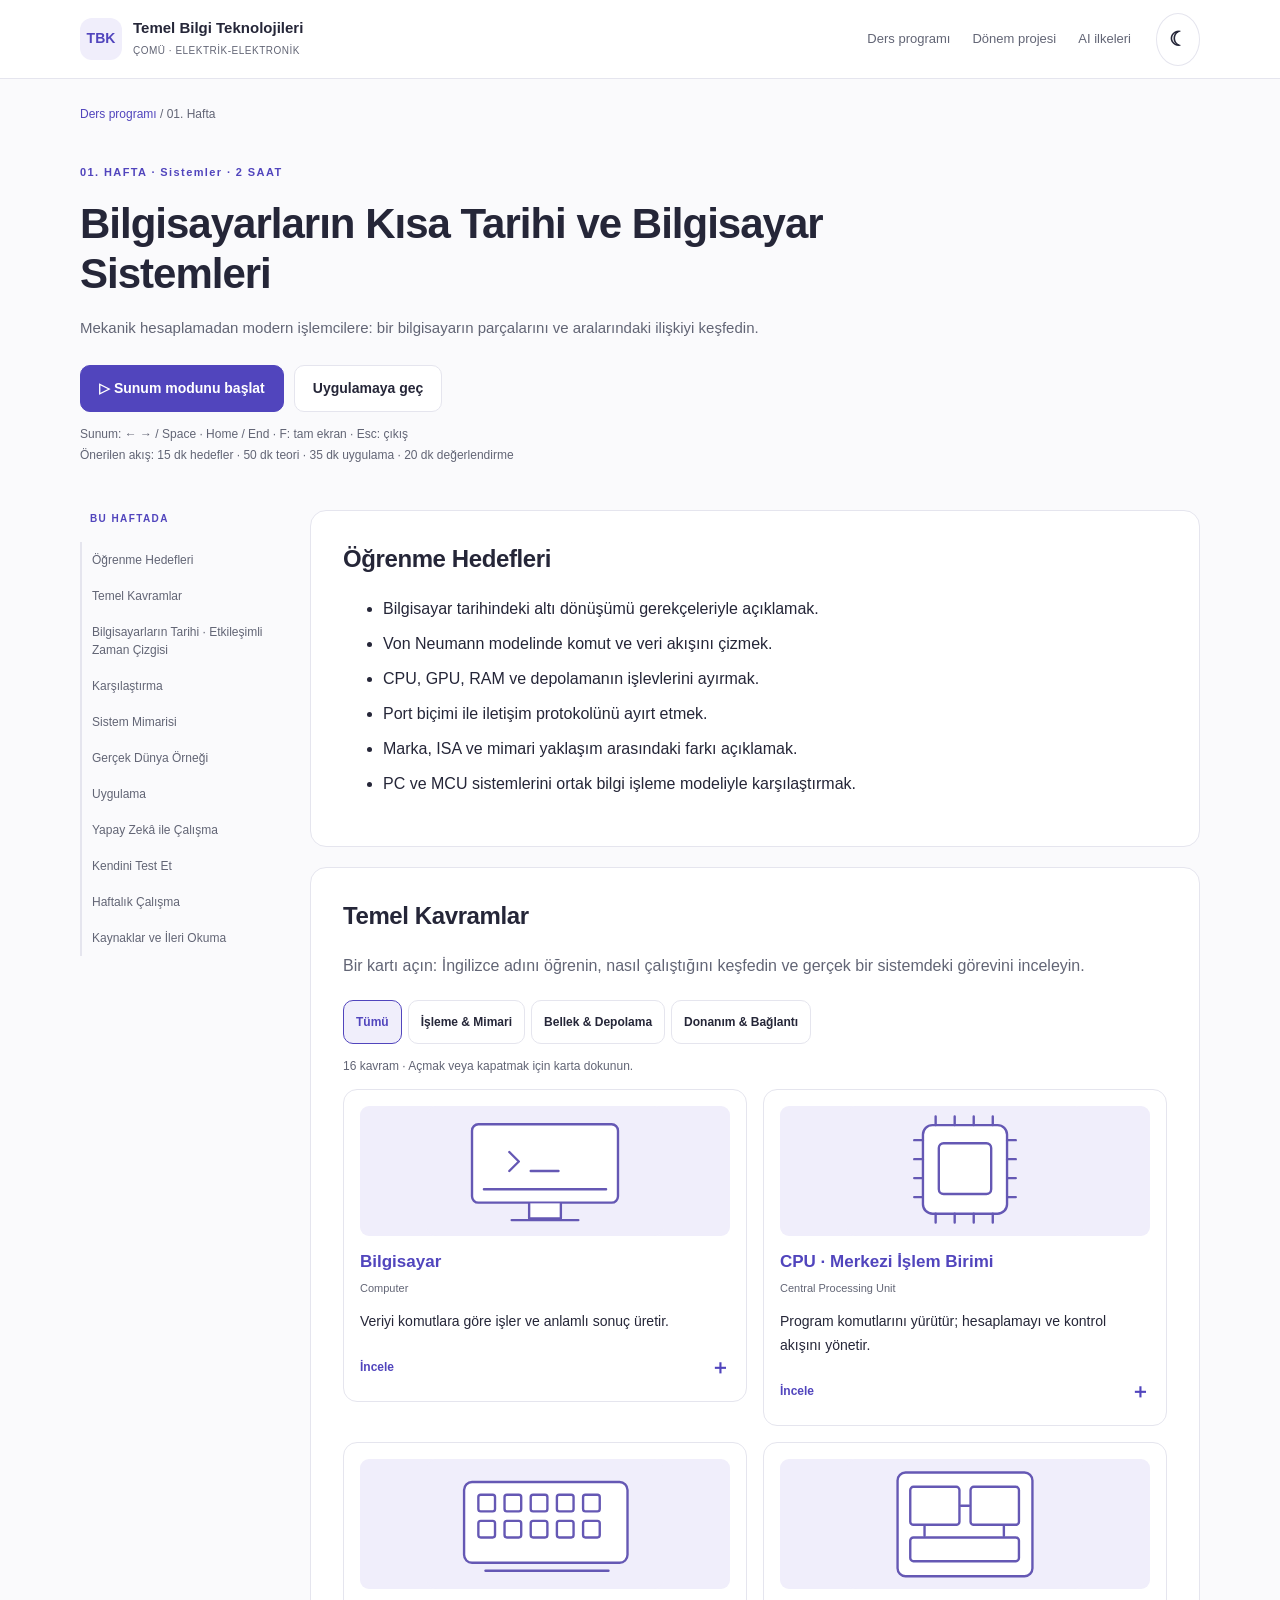
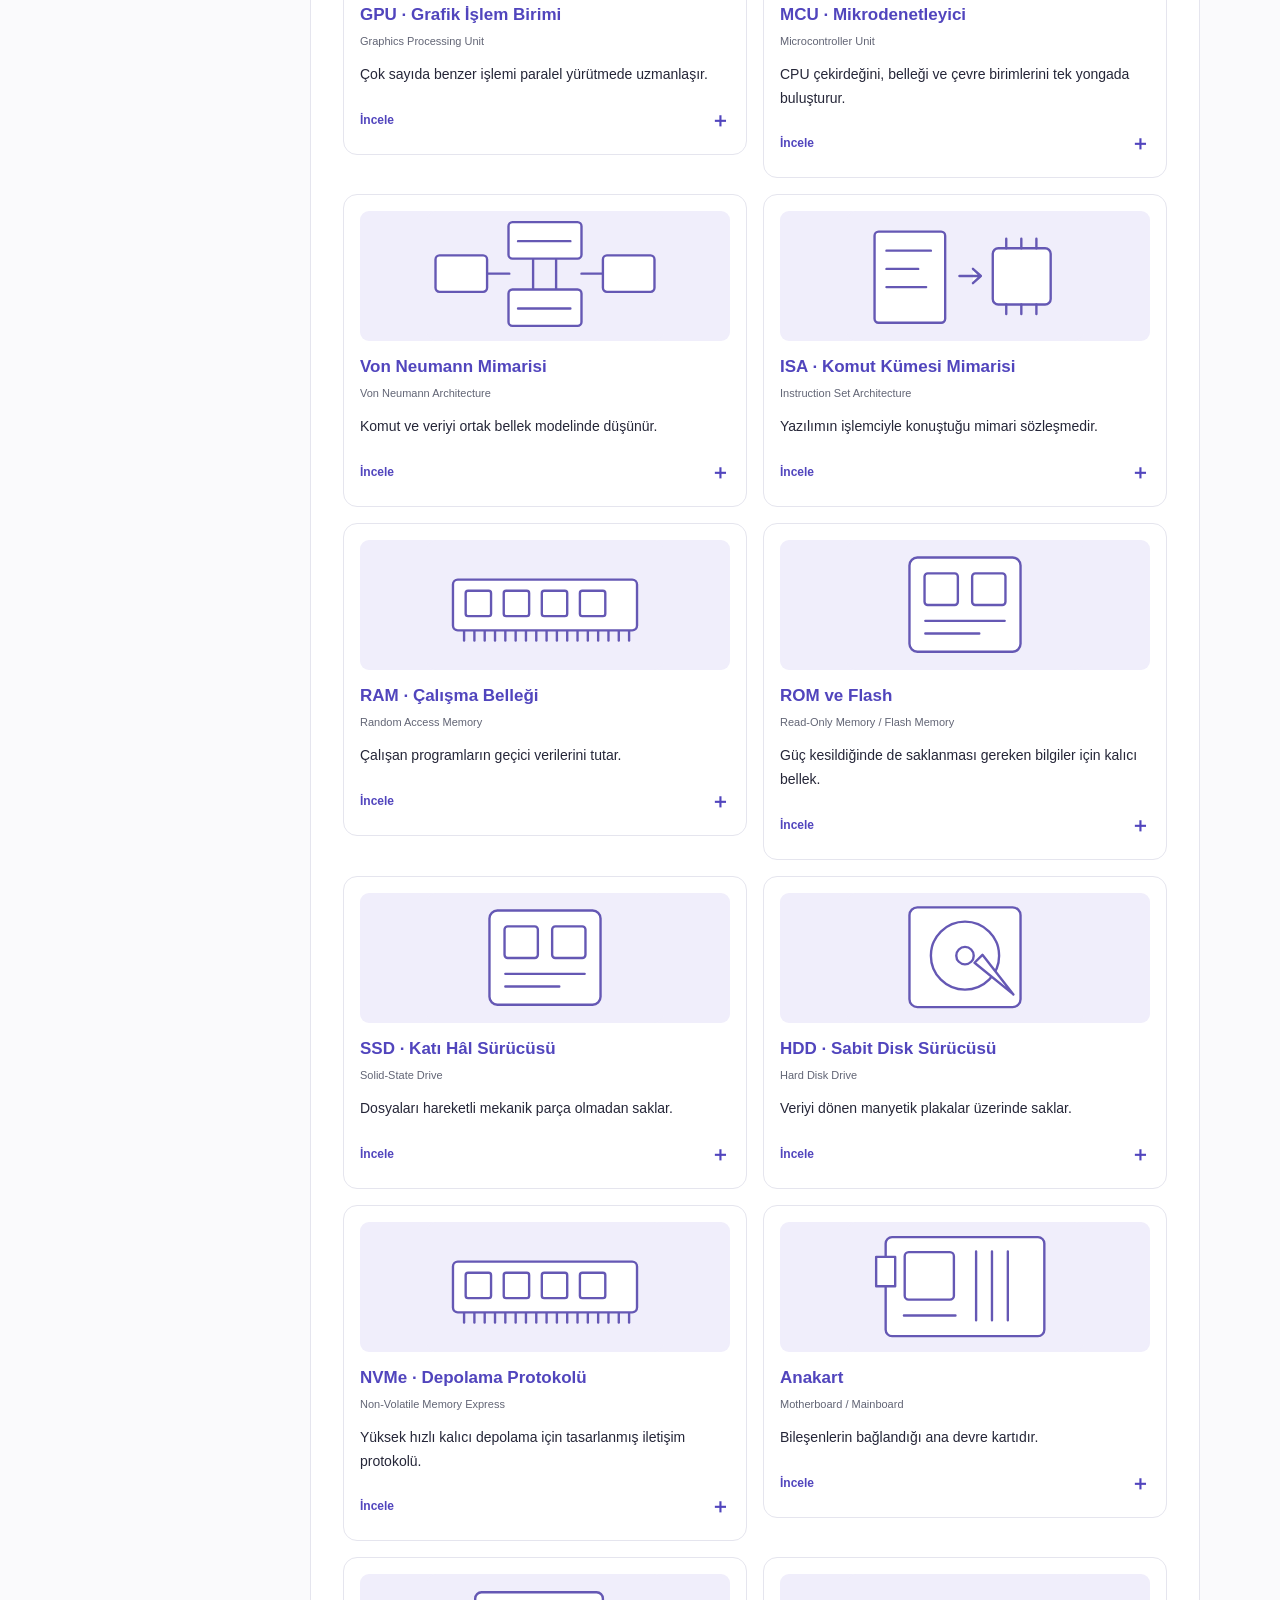
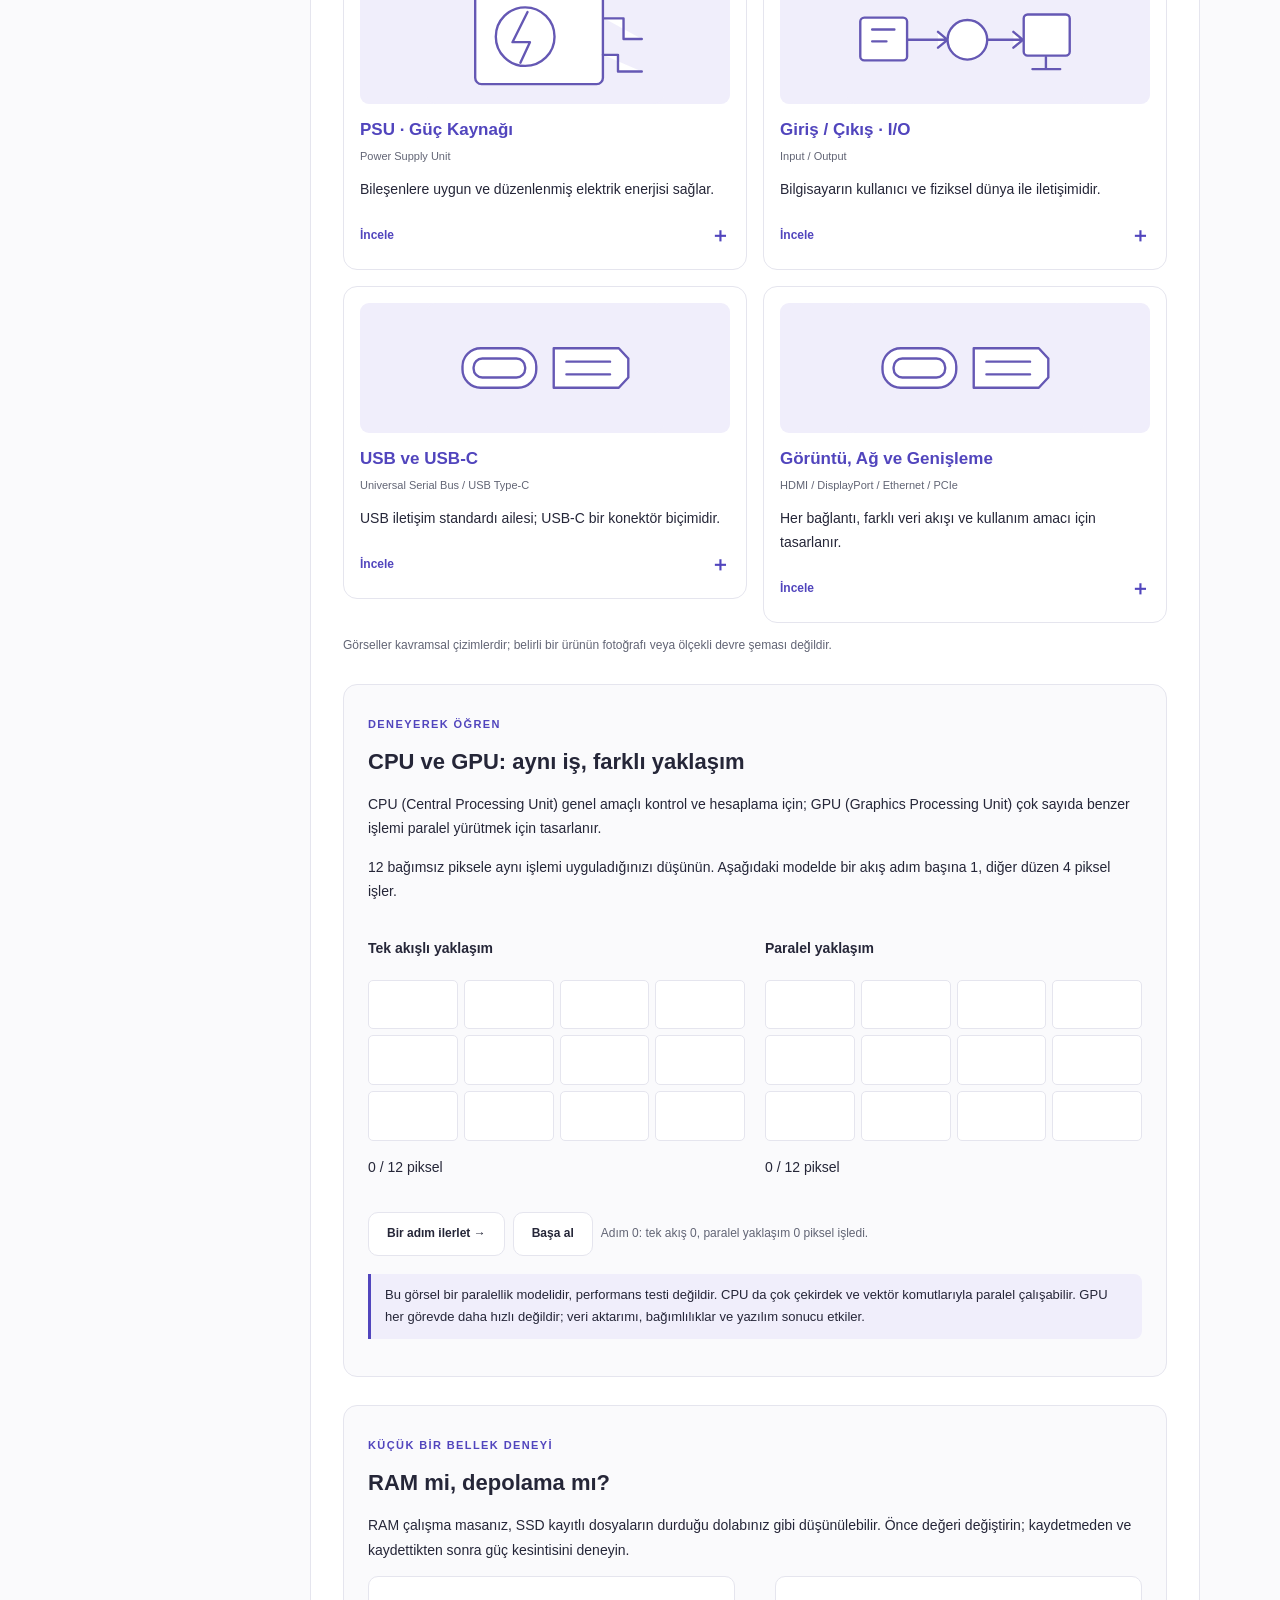
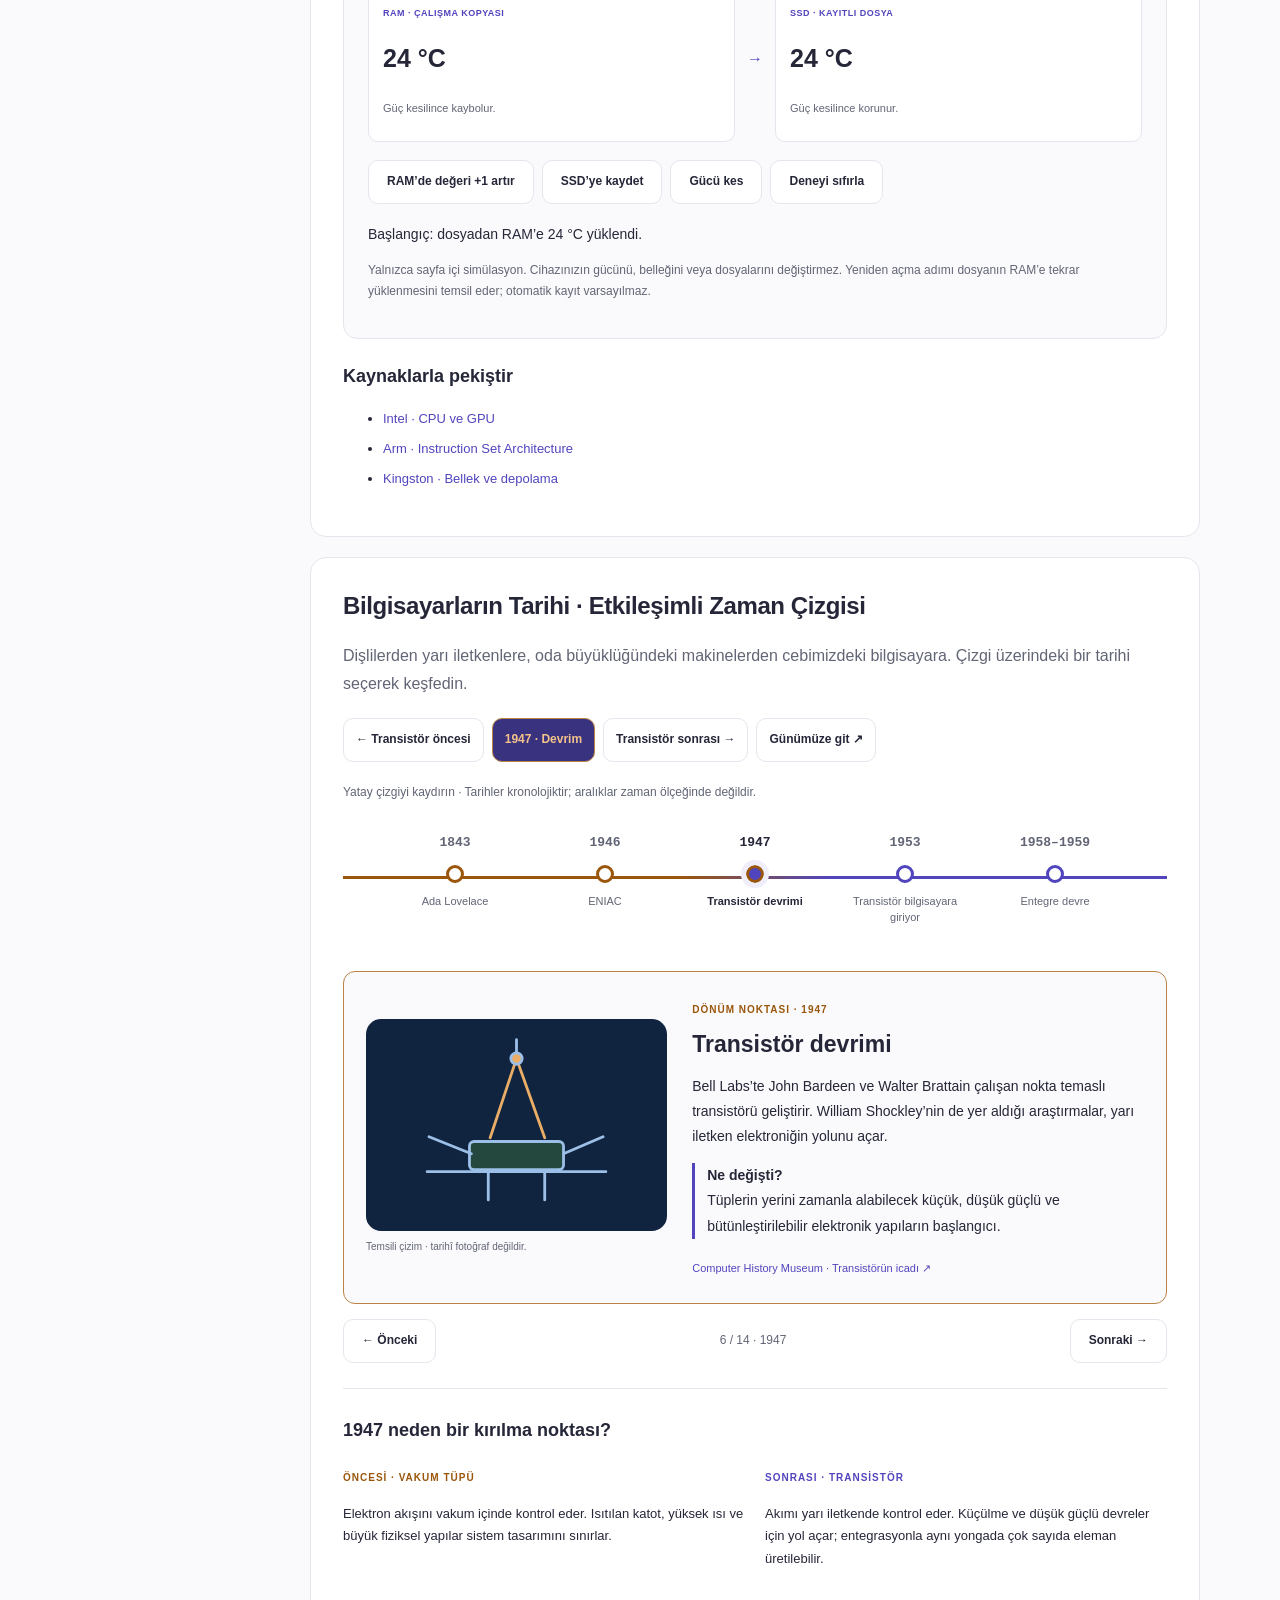
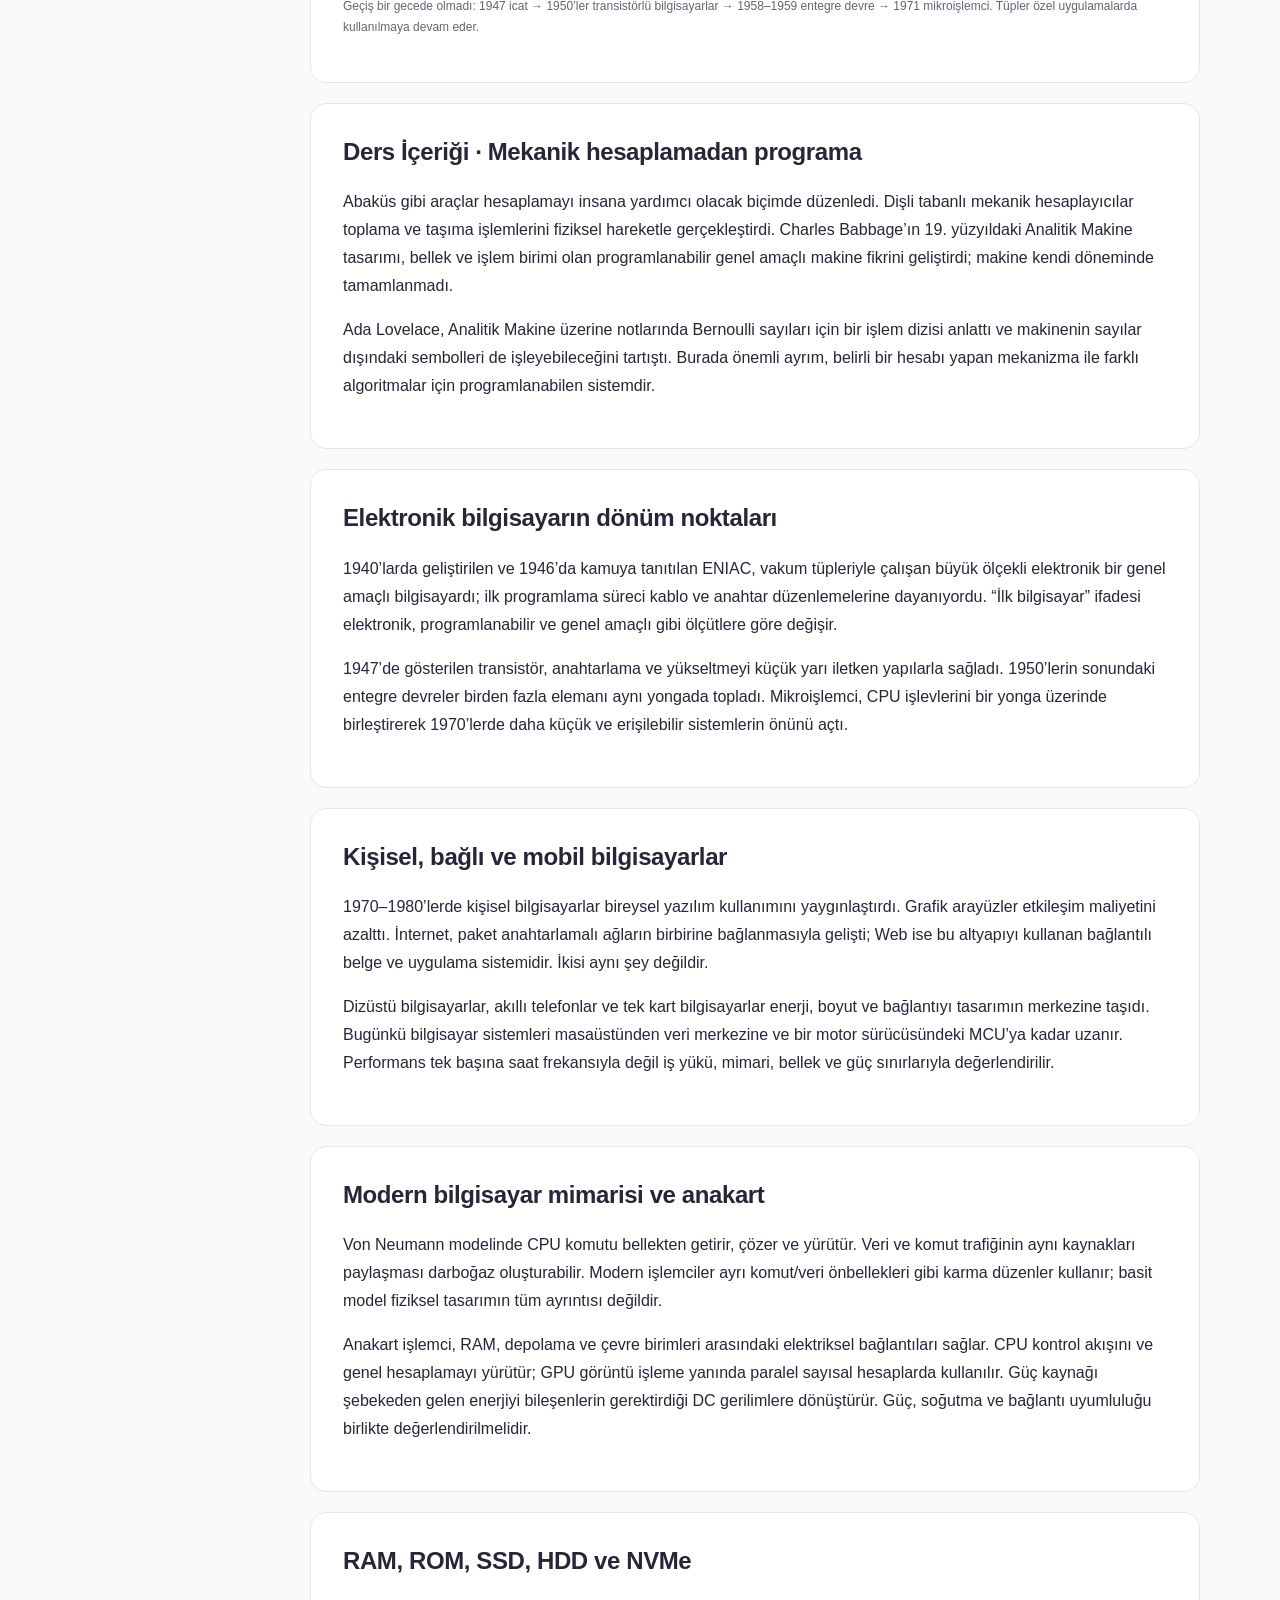
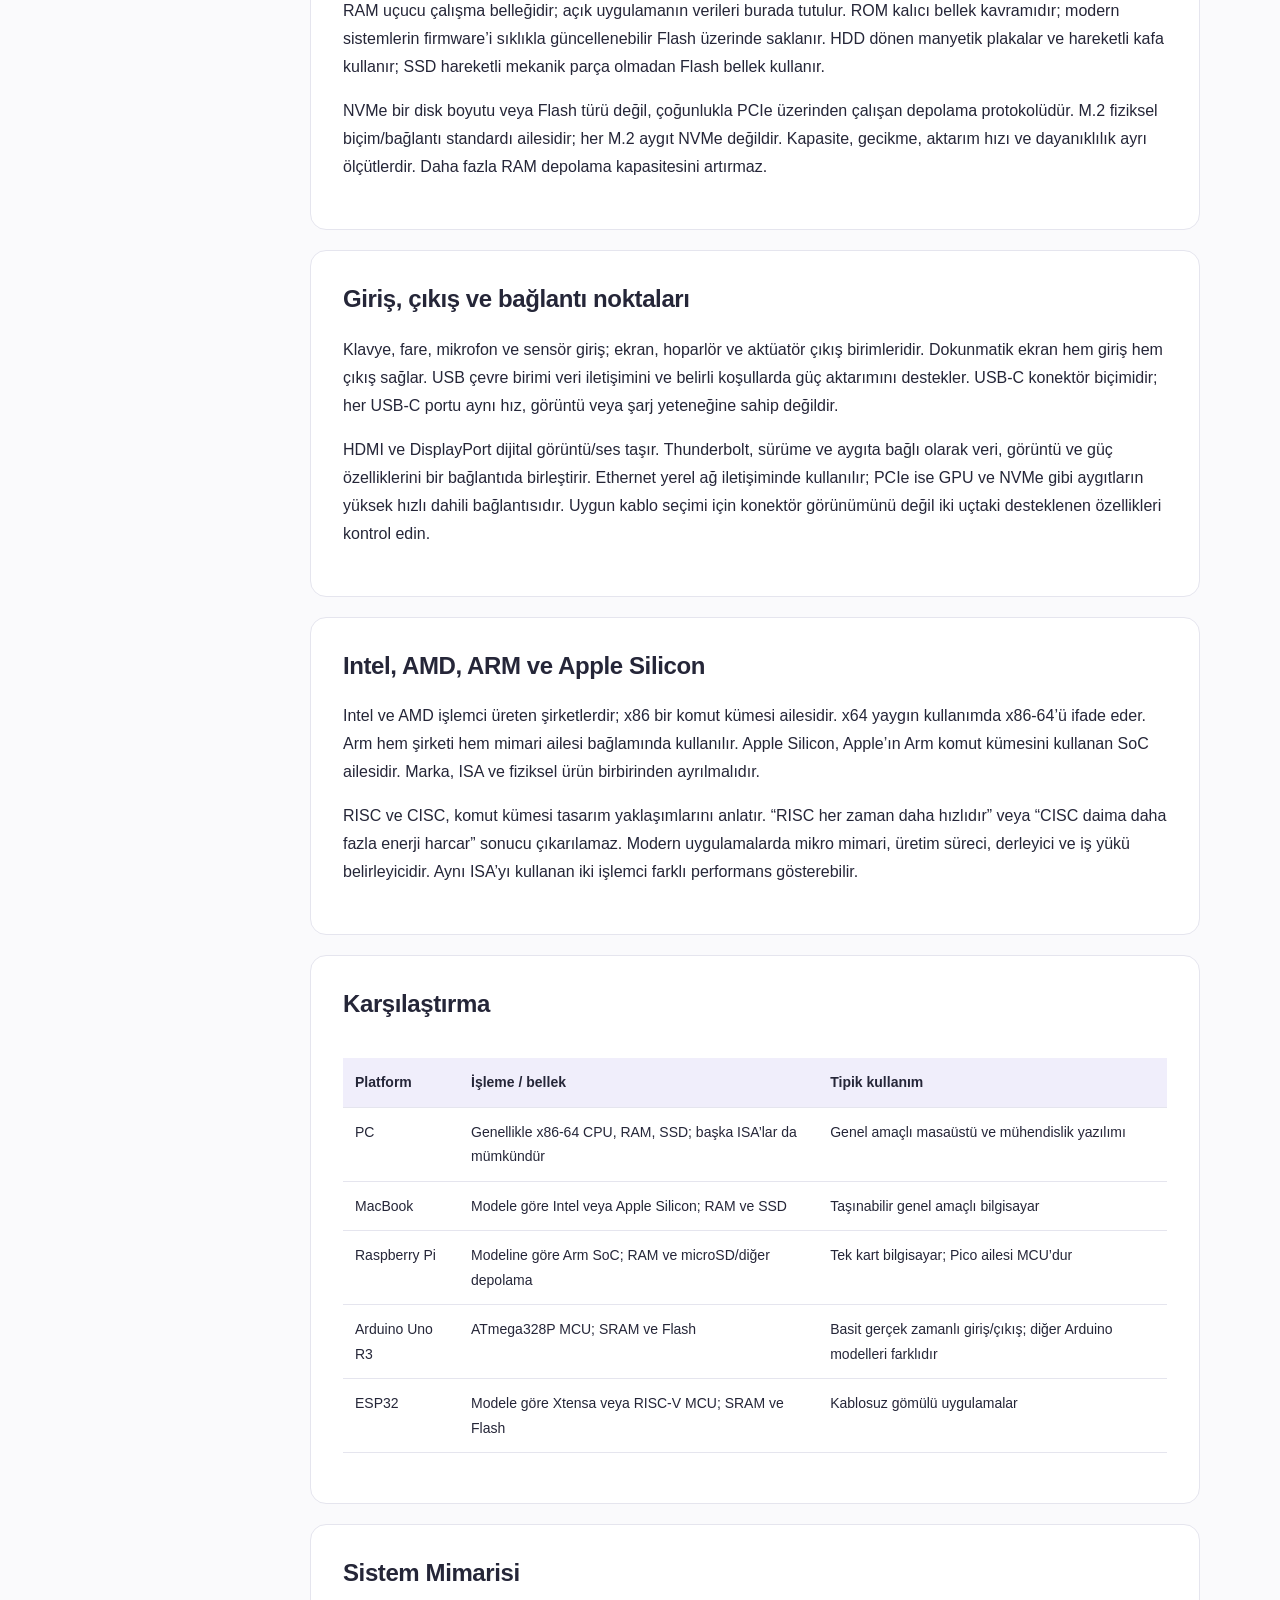
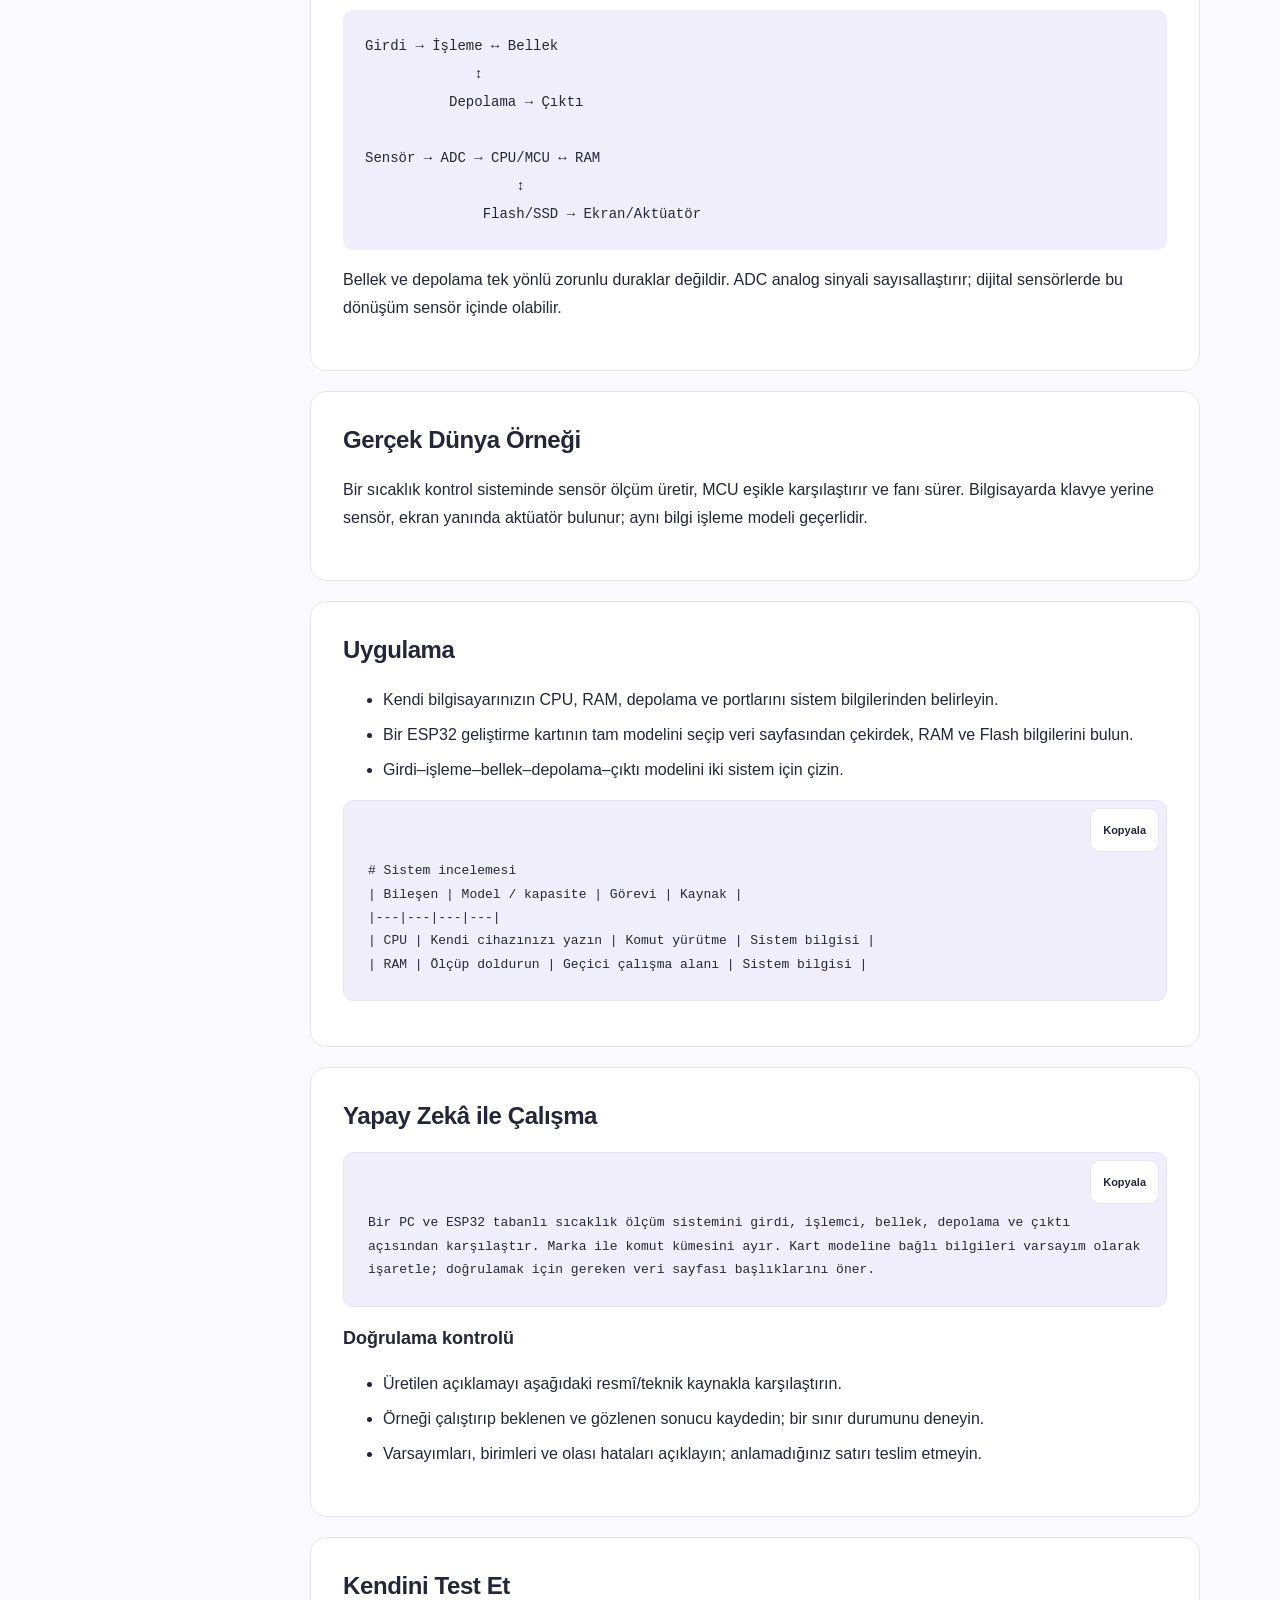
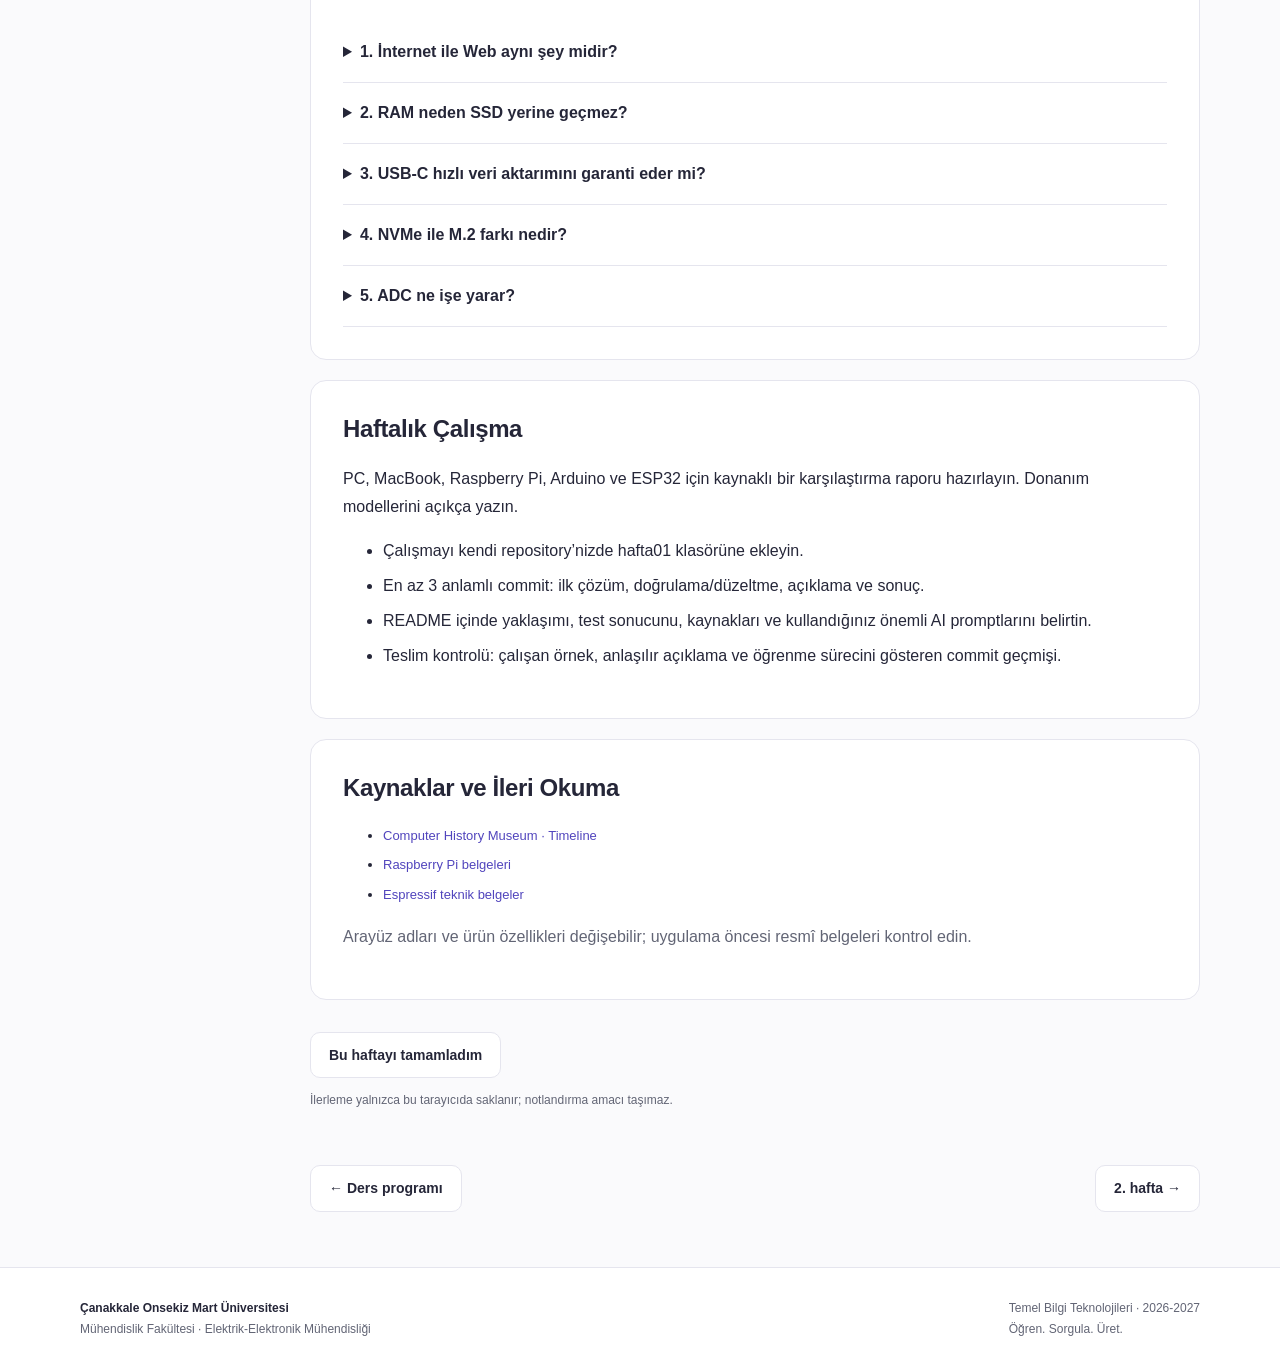
==== commit f6bdc377: "İlk haftaya görselli kavram kartları ve etkileşimli deneyler ekle" ====
--- a/weeks/week01.html
+++ b/weeks/week01.html
@@ -1,4 +1,4 @@
-<!doctype html><html lang="tr"><head><meta charset="utf-8"><meta name="viewport" content="width=device-width, initial-scale=1"><title>Bilgisayarların Kısa Tarihi ve Bilgisayar Sistemleri | TBK · ÇOMÜ</title><meta name="description" content="Mekanik hesaplamadan modern işlemcilere: bir bilgisayarın parçalarını ve aralarındaki ilişkiyi keşfedin."><meta property="og:title" content="Bilgisayarların Kısa Tarihi ve Bilgisayar Sistemleri"><meta property="og:description" content="Mekanik hesaplamadan modern işlemcilere: bir bilgisayarın parçalarını ve aralarındaki ilişkiyi keşfedin."><meta property="og:type" content="website"><meta property="og:locale" content="tr_TR"><meta name="theme-color" content="#fafafc"><link rel="icon" href="../assets/icons/favicon.svg" type="image/svg+xml"><script src="../js/theme.js"></script><link rel="stylesheet" href="../css/style.css"><link rel="stylesheet" href="../css/presentation.css"><link rel="stylesheet" href="../css/responsive.css"><script defer src="../js/main.js"></script><script defer src="../js/presentation.js"></script><script defer src="../js/demos.js"></script><link rel="stylesheet" href="../css/history.css"><script defer src="../js/history.js"></script></head><body data-week="1"><a class="skip" href="#main">İçeriğe geç</a><header class="topbar"><nav class="nav-inner" aria-label="Ana navigasyon"><a class="brand" href="../index.html"><span class="brand-mark" aria-hidden="true">TBK</span><span><strong>Temel Bilgi Teknolojileri</strong><small>ÇOMÜ · ELEKTRİK-ELEKTRONİK</small></span></a><button class="menu-toggle" type="button" aria-expanded="false" aria-controls="primary-links" hidden>Menü <span aria-hidden="true">☰</span></button><div class="nav-links" id="primary-links"><a href="../index.html#program">Ders programı</a><a href="../index.html#proje">Dönem projesi</a><a href="../index.html#ai">AI ilkeleri</a></div><button class="theme-toggle" type="button" aria-label="Temayı değiştir">☾</button></nav></header><main id="main" class="container"><div class="breadcrumb"><a href="../index.html#program">Ders programı</a> / 01. Hafta</div><header class="lesson-header"><span class="eyebrow">01. HAFTA · Sistemler · 2 SAAT</span><h1>Bilgisayarların Kısa Tarihi ve Bilgisayar Sistemleri</h1><p>Mekanik hesaplamadan modern işlemcilere: bir bilgisayarın parçalarını ve aralarındaki ilişkiyi keşfedin.</p><div class="actions"><button class="primary" id="start-presentation">▷ Sunum modunu başlat</button><a class="button" href="#uygulama">Uygulamaya geç</a></div><p class="muted">Sunum: ← → / Space · Home / End · F: tam ekran · Esc: çıkış<br>Önerilen akış: 15 dk hedefler · 50 dk teori · 35 dk uygulama · 20 dk değerlendirme</p></header><div class="lesson-layout"><aside class="toc"><details class="toc-disclosure" open><summary>Bu haftanın içindekileri</summary><span class="eyebrow">BU HAFTADA</span><nav aria-label="Ders içindekiler"><a href="#hedefler">Öğrenme Hedefleri</a><a href="#kavramlar">Temel Kavramlar</a><a href="#bilgisayar-tarihi">Bilgisayarların Tarihi · Etkileşimli Zaman Çizgisi</a><a href="#karsilastirma">Karşılaştırma</a><a href="#mimari">Sistem Mimarisi</a><a href="#ornek">Gerçek Dünya Örneği</a><a href="#uygulama">Uygulama</a><a href="#ai-calisma">Yapay Zekâ ile Çalışma</a><a href="#test">Kendini Test Et</a><a href="#gorev">Haftalık Çalışma</a><a href="#kaynaklar">Kaynaklar ve İleri Okuma</a></nav></details></aside><article aria-label="Haftalık ders içeriği"><section class="lesson-section" id="hedefler" aria-labelledby="hedefler-title"><h2 id="hedefler-title">Öğrenme Hedefleri</h2><ul><li>Bilgisayar tarihindeki altı dönüşümü gerekçeleriyle açıklamak.</li><li>Von Neumann modelinde komut ve veri akışını çizmek.</li><li>CPU, GPU, RAM ve depolamanın işlevlerini ayırmak.</li><li>Port biçimi ile iletişim protokolünü ayırt etmek.</li><li>Marka, ISA ve mimari yaklaşım arasındaki farkı açıklamak.</li><li>PC ve MCU sistemlerini ortak bilgi işleme modeliyle karşılaştırmak.</li></ul></section><section class="lesson-section" id="kavramlar" aria-labelledby="kavramlar-title"><h2 id="kavramlar-title">Temel Kavramlar</h2><div class="concepts"><div class="concept"><strong>Bilgisayar</strong>Kodlanmış veriler üzerinde programdaki komutları uygulayan, sonuç üreten sistem.</div><div class="concept"><strong>Von Neumann</strong>Komut ve verinin ortak bellek modelinde tutulduğu, işlemcinin bunları yollar üzerinden aldığı mimari.</div><div class="concept"><strong>CPU / GPU</strong>CPU genel amaçlı kontrol ve hesaplama; GPU çok sayıda benzer işlemi paralel yürütmek için tasarlanır.</div><div class="concept"><strong>RAM / Depolama</strong>RAM çalışan programın geçici alanıdır; SSD/HDD güç kesilince veriyi korur.</div><div class="concept"><strong>ISA</strong>Yazılımın işlemciye sunduğu komut kümesi ve programcıya görünen mimari sözleşme.</div><div class="concept"><strong>MCU</strong>İşlemci çekirdeğini, belleği ve çevre birimlerini aynı yongada birleştiren mikrodenetleyici.</div></div></section><section class="lesson-section" id="bilgisayar-tarihi" aria-labelledby="bilgisayar-tarihi-title"><h2 id="bilgisayar-tarihi-title">Bilgisayarların Tarihi · Etkileşimli Zaman Çizgisi</h2><div class="history" data-history><p class="history-intro">Dişlilerden yarı iletkenlere, oda büyüklüğündeki makinelerden cebimizdeki bilgisayara. Çizgi üzerindeki bir tarihi seçerek keşfedin.</p><div class="history-jumps" hidden><button type="button" data-history-jump="0">← Transistör öncesi</button><button type="button" data-history-jump="5" class="history-revolution">1947 · Devrim</button><button type="button" data-history-jump="6">Transistör sonrası →</button><button type="button" data-history-jump="13">Günümüze git ↗</button></div><p class="history-hint">Yatay çizgiyi kaydırın · Tarihler kronolojiktir; aralıklar zaman ölçeğinde değildir.</p><nav class="history-rail" aria-label="Bilgisayar tarihi dönüm noktaları"><ol><li class="history-stop before"><a id="history-link-0" href="#history-event-0" class="history-link"><span class="history-year">Antik Çağ</span><span class="history-dot" aria-hidden="true"></span><span class="history-name">Abaküs</span></a></li><li class="history-stop before"><a id="history-link-1" href="#history-event-1" class="history-link"><span class="history-year">1642</span><span class="history-dot" aria-hidden="true"></span><span class="history-name">Pascaline</span></a></li><li class="history-stop before"><a id="history-link-2" href="#history-event-2" class="history-link"><span class="history-year">1830’lar</span><span class="history-dot" aria-hidden="true"></span><span class="history-name">Babbage</span></a></li><li class="history-stop before"><a id="history-link-3" href="#history-event-3" class="history-link"><span class="history-year">1843</span><span class="history-dot" aria-hidden="true"></span><span class="history-name">Ada Lovelace</span></a></li><li class="history-stop before"><a id="history-link-4" href="#history-event-4" class="history-link"><span class="history-year">1946</span><span class="history-dot" aria-hidden="true"></span><span class="history-name">ENIAC</span></a></li><li class="history-stop turn"><a id="history-link-5" href="#history-event-5" class="history-link"><span class="history-year">1947</span><span class="history-dot" aria-hidden="true"></span><span class="history-name">Transistör devrimi</span></a></li><li class="history-stop after"><a id="history-link-6" href="#history-event-6" class="history-link"><span class="history-year">1953</span><span class="history-dot" aria-hidden="true"></span><span class="history-name">Transistör bilgisayara giriyor</span></a></li><li class="history-stop after"><a id="history-link-7" href="#history-event-7" class="history-link"><span class="history-year">1958–1959</span><span class="history-dot" aria-hidden="true"></span><span class="history-name">Entegre devre</span></a></li><li class="history-stop after"><a id="history-link-8" href="#history-event-8" class="history-link"><span class="history-year">1971</span><span class="history-dot" aria-hidden="true"></span><span class="history-name">Mikroişlemci</span></a></li><li class="history-stop after"><a id="history-link-9" href="#history-event-9" class="history-link"><span class="history-year">1977–1981</span><span class="history-dot" aria-hidden="true"></span><span class="history-name">Kişisel bilgisayar dönemi</span></a></li><li class="history-stop after"><a id="history-link-10" href="#history-event-10" class="history-link"><span class="history-year">1989–1991</span><span class="history-dot" aria-hidden="true"></span><span class="history-name">Web</span></a></li><li class="history-stop after"><a id="history-link-11" href="#history-event-11" class="history-link"><span class="history-year">2007</span><span class="history-dot" aria-hidden="true"></span><span class="history-name">Bilgisayar cebimize taşınıyor</span></a></li><li class="history-stop after"><a id="history-link-12" href="#history-event-12" class="history-link"><span class="history-year">2012</span><span class="history-dot" aria-hidden="true"></span><span class="history-name">Raspberry Pi</span></a></li><li class="history-stop after"><a id="history-link-13" href="#history-event-13" class="history-link"><span class="history-year">2020’ler → Günümüz</span><span class="history-dot" aria-hidden="true"></span><span class="history-name">Bulut, IoT ve yapay zekâ</span></a></li></ol></nav><div class="history-panels"><article class="history-event before" id="history-event-0" aria-labelledby="history-heading-0"><figure><img src="../assets/images/history/abacus.svg" width="320" height="225" alt="Abaküs: hesabı görünür kılmak için temsili çizim"><figcaption>Temsili çizim · tarihî fotoğraf değildir.</figcaption></figure><div><span class="history-era">TRANSİSTÖR ÖNCESİ · Antik Çağ</span><h3 id="history-heading-0">Abaküs: hesabı görünür kılmak</h3><p>Boncuk ve çubuklar sayıları temsil eder; işlemleri insan yürütür. Hesaplama araçlarının kökleri, elektronik bilgisayarlardan çok daha eskidir.</p><p class="history-impact"><strong>Ne değişti?</strong> Bilgiyi fiziksel bir düzenle temsil etmek.</p><a class="history-source" href="https://www.computerhistory.org/revolution/calculators/1/1">Computer History Museum · Calculators ↗</a></div></article><article class="history-event before" id="history-event-1" aria-labelledby="history-heading-1"><figure><img src="../assets/images/history/gears.svg" width="320" height="225" alt="Pascaline: dişlilerle hesap için temsili çizim"><figcaption>Temsili çizim · tarihî fotoğraf değildir.</figcaption></figure><div><span class="history-era">TRANSİSTÖR ÖNCESİ · 1642</span><h3 id="history-heading-1">Pascaline: dişlilerle hesap</h3><p>Blaise Pascal’ın mekanik hesaplayıcısı, toplama ve basamak taşıma işlemlerini dişli ve taşıma mekanizmalarıyla gerçekleştirir. Belirli bir işi yapan mekanizma henüz genel amaçlı bilgisayar değildir.</p><p class="history-impact"><strong>Ne değişti?</strong> İnsan emeğinin bir bölümünü mekanizmaya aktarmak.</p><a class="history-source" href="https://www.computerhistory.org/revolution/calculators/1/47">Computer History Museum · Mechanical calculators ↗</a></div></article><article class="history-event before" id="history-event-2" aria-labelledby="history-heading-2"><figure><img src="../assets/images/history/gears.svg" width="320" height="225" alt="Babbage: programlanabilir makine fikri için temsili çizim"><figcaption>Temsili çizim · tarihî fotoğraf değildir.</figcaption></figure><div><span class="history-era">TRANSİSTÖR ÖNCESİ · 1830’lar</span><h3 id="history-heading-2">Babbage: programlanabilir makine fikri</h3><p>Charles Babbage’ın Analitik Makine tasarımı, işlem birimi ve bellek içeren genel amaçlı bir mekanik bilgisayar düşüncesini geliştirir. Tasarım kendi döneminde tamamlanmaz.</p><p class="history-impact"><strong>Ne değişti?</strong> Tek bir hesabı yapan araçtan farklı komutları yürüten sisteme.</p><a class="history-source" href="https://www.computerhistory.org/babbage/engines/">Computer History Museum · Babbage’s engines ↗</a></div></article><article class="history-event before" id="history-event-3" aria-labelledby="history-heading-3"><figure><img src="../assets/images/history/program.svg" width="320" height="225" alt="Ada Lovelace: makine için işlem dizisi için temsili çizim"><figcaption>Temsili çizim · tarihî fotoğraf değildir.</figcaption></figure><div><span class="history-era">TRANSİSTÖR ÖNCESİ · 1843</span><h3 id="history-heading-3">Ada Lovelace: makine için işlem dizisi</h3><p>Lovelace, Analitik Makine üzerine notlarında Bernoulli sayıları için bir işlem dizisi yayımlar. Makinelerin yalnızca sayıları değil, kurallarla temsil edilen başka sembolleri de işleyebileceğini tartışır.</p><p class="history-impact"><strong>Ne değişti?</strong> Donanımdan ayrı olarak algoritmayı düşünmek.</p><a class="history-source" href="https://www.computerhistory.org/babbage/adalovelace/">Computer History Museum · Ada Lovelace ↗</a></div></article><article class="history-event before" id="history-event-4" aria-labelledby="history-heading-4"><figure><img src="../assets/images/history/tubes.svg" width="320" height="225" alt="ENIAC: vakum tüpleri çağı için temsili çizim"><figcaption>Temsili çizim · tarihî fotoğraf değildir.</figcaption></figure><div><span class="history-era">TRANSİSTÖR ÖNCESİ · 1946</span><h3 id="history-heading-4">ENIAC: vakum tüpleri çağı</h3><p>ENIAC kamuya tanıtılır. Yaklaşık 18.000 vakum tüpü kullanan sistem, elektronik hesaplamanın hızını gösterir; büyük alan, güç ve bakım gereksinimleri taşır.</p><p class="history-impact"><strong>Ne değişti?</strong> Mekanik hareketten elektronik anahtarlamaya geçiş.</p><a class="history-source" href="https://www.computerhistory.org/timeline/1946/">Computer History Museum · 1946 ↗</a></div></article><article class="history-event turn" id="history-event-5" aria-labelledby="history-heading-5"><figure><img src="../assets/images/history/transistor.svg" width="320" height="225" alt="Transistör devrimi için temsili çizim"><figcaption>Temsili çizim · tarihî fotoğraf değildir.</figcaption></figure><div><span class="history-era">DÖNÜM NOKTASI · 1947</span><h3 id="history-heading-5">Transistör devrimi</h3><p>Bell Labs’te John Bardeen ve Walter Brattain çalışan nokta temaslı transistörü geliştirir. William Shockley’nin de yer aldığı araştırmalar, yarı iletken elektroniğin yolunu açar.</p><p class="history-impact"><strong>Ne değişti?</strong> Tüplerin yerini zamanla alabilecek küçük, düşük güçlü ve bütünleştirilebilir elektronik yapıların başlangıcı.</p><a class="history-source" href="https://www.computerhistory.org/siliconengine/invention-of-the-point-contact-transistor/">Computer History Museum · Transistörün icadı ↗</a></div></article><article class="history-event after" id="history-event-6" aria-labelledby="history-heading-6"><figure><img src="../assets/images/history/board.svg" width="320" height="225" alt="Transistör bilgisayara giriyor için temsili çizim"><figcaption>Temsili çizim · tarihî fotoğraf değildir.</figcaption></figure><div><span class="history-era">TRANSİSTÖR SONRASI · 1953</span><h3 id="history-heading-6">Transistör bilgisayara giriyor</h3><p>Manchester Üniversitesi’nin deneysel transistörlü bilgisayarı çalışır. İlk sistemler karma bileşenler de içerir; 1947’deki icadın bilgisayarlara yayılması yıllar alır.</p><p class="history-impact"><strong>Ne değişti?</strong> Bir bileşenin icadı ile sistemlerde yaygın kullanımı aynı tarih değildir.</p><a class="history-source" href="https://www.computerhistory.org/siliconengine/transistorized-computers-emerge/">Computer History Museum · Transistorized computers ↗</a></div></article><article class="history-event after" id="history-event-7" aria-labelledby="history-heading-7"><figure><img src="../assets/images/history/chip.svg" width="320" height="225" alt="Entegre devre: tek yüzeyde çok eleman için temsili çizim"><figcaption>Temsili çizim · tarihî fotoğraf değildir.</figcaption></figure><div><span class="history-era">TRANSİSTÖR SONRASI · 1958–1959</span><h3 id="history-heading-7">Entegre devre: tek yüzeyde çok eleman</h3><p>Jack Kilby 1958’de çalışan entegre devresini gösterir. Robert Noyce’un 1959’daki monolitik devre yaklaşımı, çok sayıda elemanın birlikte üretilmesinin önünü açar.</p><p class="history-impact"><strong>Ne değişti?</strong> Ayrı ayrı bağlanan transistörlerden yonga üzerinde bütünleşmeye.</p><a class="history-source" href="https://www.computerhistory.org/revolution/story/276">Computer History Museum · The Integrated Circuit ↗</a></div></article><article class="history-event after" id="history-event-8" aria-labelledby="history-heading-8"><figure><img src="../assets/images/history/chip.svg" width="320" height="225" alt="Mikroişlemci: CPU bir yongada için temsili çizim"><figcaption>Temsili çizim · tarihî fotoğraf değildir.</figcaption></figure><div><span class="history-era">TRANSİSTÖR SONRASI · 1971</span><h3 id="history-heading-8">Mikroişlemci: CPU bir yongada</h3><p>Intel 4004 ticari olarak sunulur. İşlemci işlevlerinin tek yongada toplanması, küçük sistemlerin tasarımını ve üretimini kolaylaştırır.</p><p class="history-impact"><strong>Ne değişti?</strong> Bilgisayarın temel işlem birimini daha erişilebilir kılmak.</p><a class="history-source" href="https://www.computerhistory.org/timeline/1971/">Computer History Museum · 1971 ↗</a></div></article><article class="history-event after" id="history-event-9" aria-labelledby="history-heading-9"><figure><img src="../assets/images/history/desktop.svg" width="320" height="225" alt="Kişisel bilgisayar dönemi için temsili çizim"><figcaption>Temsili çizim · tarihî fotoğraf değildir.</figcaption></figure><div><span class="history-era">TRANSİSTÖR SONRASI · 1977–1981</span><h3 id="history-heading-9">Kişisel bilgisayar dönemi</h3><p>Apple II gibi 1977 bilgisayarları ve 1981 IBM PC, kişisel bilgisayar ekosisteminin önemli dönüm noktalarıdır. Bilgisayarlar ev, okul ve ofislerde daha geniş kitlelere ulaşır.</p><p class="history-impact"><strong>Ne değişti?</strong> Merkezî hesaplama kaynaklarından bireysel kullanıma.</p><a class="history-source" href="https://www.ibm.com/history/personal-computer">IBM · Personal computer ↗</a></div></article><article class="history-event after" id="history-event-10" aria-labelledby="history-heading-10"><figure><img src="../assets/images/history/network.svg" width="320" height="225" alt="Web: bilgisayarlar arasında belgeler için temsili çizim"><figcaption>Temsili çizim · tarihî fotoğraf değildir.</figcaption></figure><div><span class="history-era">TRANSİSTÖR SONRASI · 1989–1991</span><h3 id="history-heading-10">Web: bilgisayarlar arasında belgeler</h3><p>Tim Berners-Lee 1989’da CERN’de Web’i önerir; ilk sunucu ve tarayıcı 1990’da gelişir, proje 1991’de daha geniş çevrelere açılır. Web, İnternet altyapısı üzerinde çalışır.</p><p class="history-impact"><strong>Ne değişti?</strong> Bağlantılı belgelerden küresel bilgi paylaşımına.</p><a class="history-source" href="https://home.cern/science/computing/the-birth-of-the-web/">CERN · The birth of the Web ↗</a></div></article><article class="history-event after" id="history-event-11" aria-labelledby="history-heading-11"><figure><img src="../assets/images/history/phone.svg" width="320" height="225" alt="Bilgisayar cebimize taşınıyor için temsili çizim"><figcaption>Temsili çizim · tarihî fotoğraf değildir.</figcaption></figure><div><span class="history-era">TRANSİSTÖR SONRASI · 2007</span><h3 id="history-heading-11">Bilgisayar cebimize taşınıyor</h3><p>iPhone’un tanıtımı, çoklu dokunmatik arayüz ve mobil Web’in görünür dönüm noktalarından biridir. Akıllı telefonların tarihi daha eskidir; gelişim tek bir ürünle başlamaz.</p><p class="history-impact"><strong>Ne değişti?</strong> İşlemci, ekran, sensör ve ağın taşınabilir bir sistemde birleşmesi.</p><a class="history-source" href="https://www.apple.com/newsroom/2007/01/09Apple-Reinvents-the-Phone-with-iPhone/">Apple · 2007 iPhone tanıtımı ↗</a></div></article><article class="history-event after" id="history-event-12" aria-labelledby="history-heading-12"><figure><img src="../assets/images/history/board.svg" width="320" height="225" alt="Raspberry Pi: üretmek için bilgisayar için temsili çizim"><figcaption>Temsili çizim · tarihî fotoğraf değildir.</figcaption></figure><div><span class="history-era">TRANSİSTÖR SONRASI · 2012</span><h3 id="history-heading-12">Raspberry Pi: üretmek için bilgisayar</h3><p>Raspberry Pi satışa sunulur. Eğitim ve deney odaklı tek kart bilgisayarlar, yazılımı fiziksel giriş/çıkışlarla buluşturan projeleri daha erişilebilir hale getirir.</p><p class="history-impact"><strong>Ne değişti?</strong> Bilgisayarı yalnızca kullanmak değil, onunla sistem geliştirmek.</p><a class="history-source" href="https://www.raspberrypi.com/news/the-raspberry-pi-launch/">Raspberry Pi · İlk çıkış ↗</a></div></article><article class="history-event after" id="history-event-13" aria-labelledby="history-heading-13"><figure><img src="../assets/images/history/ai.svg" width="320" height="225" alt="Bulut, IoT ve yapay zekâ için temsili çizim"><figcaption>Temsili çizim · tarihî fotoğraf değildir.</figcaption></figure><div><span class="history-era">TRANSİSTÖR SONRASI · 2020’ler → Günümüz</span><h3 id="history-heading-13">Bulut, IoT ve yapay zekâ</h3><p>Hesaplama veri merkezleri, kişisel cihazlar ve sensör düğümleri arasında dağılır. CPU, GPU ve NPU farklı iş yüklerini paylaşır; yapay zekâ çıkarımı bulutta veya uç cihazda yapılabilir.</p><p class="history-impact"><strong>Ne değişti?</strong> 1947’deki temel fikir bugün milyarlarca transistör içeren yongalarda sürüyor. Bu durak tek bir icat tarihini değil, güncel dönemi özetler.</p><a class="history-source" href="https://www.computerhistory.org/siliconengine/">Computer History Museum · The Silicon Engine ↗</a></div></article></div><div class="history-controls" hidden><button type="button" data-history-prev>← Önceki</button><output data-history-status aria-live="polite" aria-atomic="true"></output><button type="button" data-history-next>Sonraki →</button></div><div class="history-comparison"><h3>1947 neden bir kırılma noktası?</h3><div class="history-compare-grid"><div><span class="history-era">ÖNCESİ · VAKUM TÜPÜ</span><p>Elektron akışını vakum içinde kontrol eder. Isıtılan katot, yüksek ısı ve büyük fiziksel yapılar sistem tasarımını sınırlar.</p></div><div><span class="history-era">SONRASI · TRANSİSTÖR</span><p>Akımı yarı iletkende kontrol eder. Küçülme ve düşük güçlü devreler için yol açar; entegrasyonla aynı yongada çok sayıda eleman üretilebilir.</p></div></div><p class="history-hint">Geçiş bir gecede olmadı: 1947 icat → 1950’ler transistörlü bilgisayarlar → 1958–1959 entegre devre → 1971 mikroişlemci. Tüpler özel uygulamalarda kullanılmaya devam eder.</p></div></div></section><section class="lesson-section" id="konu-1" aria-labelledby="konu-1-title"><h2 id="konu-1-title">Ders İçeriği · Mekanik hesaplamadan programa</h2><p>Abaküs gibi araçlar hesaplamayı insana yardımcı olacak biçimde düzenledi. Dişli tabanlı mekanik hesaplayıcılar toplama ve taşıma işlemlerini fiziksel hareketle gerçekleştirdi. Charles Babbage’ın 19. yüzyıldaki Analitik Makine tasarımı, bellek ve işlem birimi olan programlanabilir genel amaçlı makine fikrini geliştirdi; makine kendi döneminde tamamlanmadı.</p><p>Ada Lovelace, Analitik Makine üzerine notlarında Bernoulli sayıları için bir işlem dizisi anlattı ve makinenin sayılar dışındaki sembolleri de işleyebileceğini tartıştı. Burada önemli ayrım, belirli bir hesabı yapan mekanizma ile farklı algoritmalar için programlanabilen sistemdir.</p></section><section class="lesson-section" id="konu-2" aria-labelledby="konu-2-title"><h2 id="konu-2-title">Elektronik bilgisayarın dönüm noktaları</h2><p>1940’larda geliştirilen ve 1946’da kamuya tanıtılan ENIAC, vakum tüpleriyle çalışan büyük ölçekli elektronik bir genel amaçlı bilgisayardı; ilk programlama süreci kablo ve anahtar düzenlemelerine dayanıyordu. “İlk bilgisayar” ifadesi elektronik, programlanabilir ve genel amaçlı gibi ölçütlere göre değişir.</p><p>1947’de gösterilen transistör, anahtarlama ve yükseltmeyi küçük yarı iletken yapılarla sağladı. 1950’lerin sonundaki entegre devreler birden fazla elemanı aynı yongada topladı. Mikroişlemci, CPU işlevlerini bir yonga üzerinde birleştirerek 1970’lerde daha küçük ve erişilebilir sistemlerin önünü açtı.</p></section><section class="lesson-section" id="konu-3" aria-labelledby="konu-3-title"><h2 id="konu-3-title">Kişisel, bağlı ve mobil bilgisayarlar</h2><p>1970–1980’lerde kişisel bilgisayarlar bireysel yazılım kullanımını yaygınlaştırdı. Grafik arayüzler etkileşim maliyetini azalttı. İnternet, paket anahtarlamalı ağların birbirine bağlanmasıyla gelişti; Web ise bu altyapıyı kullanan bağlantılı belge ve uygulama sistemidir. İkisi aynı şey değildir.</p><p>Dizüstü bilgisayarlar, akıllı telefonlar ve tek kart bilgisayarlar enerji, boyut ve bağlantıyı tasarımın merkezine taşıdı. Bugünkü bilgisayar sistemleri masaüstünden veri merkezine ve bir motor sürücüsündeki MCU’ya kadar uzanır. Performans tek başına saat frekansıyla değil iş yükü, mimari, bellek ve güç sınırlarıyla değerlendirilir.</p></section><section class="lesson-section" id="konu-4" aria-labelledby="konu-4-title"><h2 id="konu-4-title">Modern bilgisayar mimarisi ve anakart</h2><p>Von Neumann modelinde CPU komutu bellekten getirir, çözer ve yürütür. Veri ve komut trafiğinin aynı kaynakları paylaşması darboğaz oluşturabilir. Modern işlemciler ayrı komut/veri önbellekleri gibi karma düzenler kullanır; basit model fiziksel tasarımın tüm ayrıntısı değildir.</p><p>Anakart işlemci, RAM, depolama ve çevre birimleri arasındaki elektriksel bağlantıları sağlar. CPU kontrol akışını ve genel hesaplamayı yürütür; GPU görüntü işleme yanında paralel sayısal hesaplarda kullanılır. Güç kaynağı şebekeden gelen enerjiyi bileşenlerin gerektirdiği DC gerilimlere dönüştürür. Güç, soğutma ve bağlantı uyumluluğu birlikte değerlendirilmelidir.</p></section><section class="lesson-section" id="konu-5" aria-labelledby="konu-5-title"><h2 id="konu-5-title">RAM, ROM, SSD, HDD ve NVMe</h2><p>RAM uçucu çalışma belleğidir; açık uygulamanın verileri burada tutulur. ROM kalıcı bellek kavramıdır; modern sistemlerin firmware’i sıklıkla güncellenebilir Flash üzerinde saklanır. HDD dönen manyetik plakalar ve hareketli kafa kullanır; SSD hareketli mekanik parça olmadan Flash bellek kullanır.</p><p>NVMe bir disk boyutu veya Flash türü değil, çoğunlukla PCIe üzerinden çalışan depolama protokolüdür. M.2 fiziksel biçim/bağlantı standardı ailesidir; her M.2 aygıt NVMe değildir. Kapasite, gecikme, aktarım hızı ve dayanıklılık ayrı ölçütlerdir. Daha fazla RAM depolama kapasitesini artırmaz.</p></section><section class="lesson-section" id="konu-6" aria-labelledby="konu-6-title"><h2 id="konu-6-title">Giriş, çıkış ve bağlantı noktaları</h2><p>Klavye, fare, mikrofon ve sensör giriş; ekran, hoparlör ve aktüatör çıkış birimleridir. Dokunmatik ekran hem giriş hem çıkış sağlar. USB çevre birimi veri iletişimini ve belirli koşullarda güç aktarımını destekler. USB-C konektör biçimidir; her USB-C portu aynı hız, görüntü veya şarj yeteneğine sahip değildir.</p><p>HDMI ve DisplayPort dijital görüntü/ses taşır. Thunderbolt, sürüme ve aygıta bağlı olarak veri, görüntü ve güç özelliklerini bir bağlantıda birleştirir. Ethernet yerel ağ iletişiminde kullanılır; PCIe ise GPU ve NVMe gibi aygıtların yüksek hızlı dahili bağlantısıdır. Uygun kablo seçimi için konektör görünümünü değil iki uçtaki desteklenen özellikleri kontrol edin.</p></section><section class="lesson-section" id="konu-7" aria-labelledby="konu-7-title"><h2 id="konu-7-title">Intel, AMD, ARM ve Apple Silicon</h2><p>Intel ve AMD işlemci üreten şirketlerdir; x86 bir komut kümesi ailesidir. x64 yaygın kullanımda x86-64’ü ifade eder. Arm hem şirketi hem mimari ailesi bağlamında kullanılır. Apple Silicon, Apple’ın Arm komut kümesini kullanan SoC ailesidir. Marka, ISA ve fiziksel ürün birbirinden ayrılmalıdır.</p><p>RISC ve CISC, komut kümesi tasarım yaklaşımlarını anlatır. “RISC her zaman daha hızlıdır” veya “CISC daima daha fazla enerji harcar” sonucu çıkarılamaz. Modern uygulamalarda mikro mimari, üretim süreci, derleyici ve iş yükü belirleyicidir. Aynı ISA’yı kullanan iki işlemci farklı performans gösterebilir.</p></section><section class="lesson-section" id="karsilastirma" aria-labelledby="karsilastirma-title"><h2 id="karsilastirma-title">Karşılaştırma</h2><div class="table-wrap"><table><thead><tr><th scope="col">Platform</th><th scope="col">İşleme / bellek</th><th scope="col">Tipik kullanım</th></tr></thead><tbody><tr><td>PC</td><td>Genellikle x86-64 CPU, RAM, SSD; başka ISA’lar da mümkündür</td><td>Genel amaçlı masaüstü ve mühendislik yazılımı</td></tr><tr><td>MacBook</td><td>Modele göre Intel veya Apple Silicon; RAM ve SSD</td><td>Taşınabilir genel amaçlı bilgisayar</td></tr><tr><td>Raspberry Pi</td><td>Modeline göre Arm SoC; RAM ve microSD/diğer depolama</td><td>Tek kart bilgisayar; Pico ailesi MCU’dur</td></tr><tr><td>Arduino Uno R3</td><td>ATmega328P MCU; SRAM ve Flash</td><td>Basit gerçek zamanlı giriş/çıkış; diğer Arduino modelleri farklıdır</td></tr><tr><td>ESP32</td><td>Modele göre Xtensa veya RISC-V MCU; SRAM ve Flash</td><td>Kablosuz gömülü uygulamalar</td></tr></tbody></table></div></section><section class="lesson-section" id="mimari" aria-labelledby="mimari-title"><h2 id="mimari-title">Sistem Mimarisi</h2><div class="diagram">Girdi → İşleme ↔ Bellek
+<!doctype html><html lang="tr"><head><meta charset="utf-8"><meta name="viewport" content="width=device-width, initial-scale=1"><title>Bilgisayarların Kısa Tarihi ve Bilgisayar Sistemleri | TBK · ÇOMÜ</title><meta name="description" content="Mekanik hesaplamadan modern işlemcilere: bir bilgisayarın parçalarını ve aralarındaki ilişkiyi keşfedin."><meta property="og:title" content="Bilgisayarların Kısa Tarihi ve Bilgisayar Sistemleri"><meta property="og:description" content="Mekanik hesaplamadan modern işlemcilere: bir bilgisayarın parçalarını ve aralarındaki ilişkiyi keşfedin."><meta property="og:type" content="website"><meta property="og:locale" content="tr_TR"><meta name="theme-color" content="#fafafc"><link rel="icon" href="../assets/icons/favicon.svg" type="image/svg+xml"><script src="../js/theme.js"></script><link rel="stylesheet" href="../css/style.css"><link rel="stylesheet" href="../css/presentation.css"><link rel="stylesheet" href="../css/responsive.css"><script defer src="../js/main.js"></script><script defer src="../js/presentation.js"></script><script defer src="../js/demos.js"></script><link rel="stylesheet" href="../css/history.css"><script defer src="../js/history.js"></script><link rel="stylesheet" href="../css/concepts.css"><script defer src="../js/concepts.js"></script></head><body data-week="1"><a class="skip" href="#main">İçeriğe geç</a><header class="topbar"><nav class="nav-inner" aria-label="Ana navigasyon"><a class="brand" href="../index.html"><span class="brand-mark" aria-hidden="true">TBK</span><span><strong>Temel Bilgi Teknolojileri</strong><small>ÇOMÜ · ELEKTRİK-ELEKTRONİK</small></span></a><button class="menu-toggle" type="button" aria-expanded="false" aria-controls="primary-links" hidden>Menü <span aria-hidden="true">☰</span></button><div class="nav-links" id="primary-links"><a href="../index.html#program">Ders programı</a><a href="../index.html#proje">Dönem projesi</a><a href="../index.html#ai">AI ilkeleri</a></div><button class="theme-toggle" type="button" aria-label="Temayı değiştir">☾</button></nav></header><main id="main" class="container"><div class="breadcrumb"><a href="../index.html#program">Ders programı</a> / 01. Hafta</div><header class="lesson-header"><span class="eyebrow">01. HAFTA · Sistemler · 2 SAAT</span><h1>Bilgisayarların Kısa Tarihi ve Bilgisayar Sistemleri</h1><p>Mekanik hesaplamadan modern işlemcilere: bir bilgisayarın parçalarını ve aralarındaki ilişkiyi keşfedin.</p><div class="actions"><button class="primary" id="start-presentation">▷ Sunum modunu başlat</button><a class="button" href="#uygulama">Uygulamaya geç</a></div><p class="muted">Sunum: ← → / Space · Home / End · F: tam ekran · Esc: çıkış<br>Önerilen akış: 15 dk hedefler · 50 dk teori · 35 dk uygulama · 20 dk değerlendirme</p></header><div class="lesson-layout"><aside class="toc"><details class="toc-disclosure" open><summary>Bu haftanın içindekileri</summary><span class="eyebrow">BU HAFTADA</span><nav aria-label="Ders içindekiler"><a href="#hedefler">Öğrenme Hedefleri</a><a href="#kavramlar">Temel Kavramlar</a><a href="#bilgisayar-tarihi">Bilgisayarların Tarihi · Etkileşimli Zaman Çizgisi</a><a href="#karsilastirma">Karşılaştırma</a><a href="#mimari">Sistem Mimarisi</a><a href="#ornek">Gerçek Dünya Örneği</a><a href="#uygulama">Uygulama</a><a href="#ai-calisma">Yapay Zekâ ile Çalışma</a><a href="#test">Kendini Test Et</a><a href="#gorev">Haftalık Çalışma</a><a href="#kaynaklar">Kaynaklar ve İleri Okuma</a></nav></details></aside><article aria-label="Haftalık ders içeriği"><section class="lesson-section" id="hedefler" aria-labelledby="hedefler-title"><h2 id="hedefler-title">Öğrenme Hedefleri</h2><ul><li>Bilgisayar tarihindeki altı dönüşümü gerekçeleriyle açıklamak.</li><li>Von Neumann modelinde komut ve veri akışını çizmek.</li><li>CPU, GPU, RAM ve depolamanın işlevlerini ayırmak.</li><li>Port biçimi ile iletişim protokolünü ayırt etmek.</li><li>Marka, ISA ve mimari yaklaşım arasındaki farkı açıklamak.</li><li>PC ve MCU sistemlerini ortak bilgi işleme modeliyle karşılaştırmak.</li></ul></section><section class="lesson-section" id="kavramlar" aria-labelledby="kavramlar-title"><h2 id="kavramlar-title">Temel Kavramlar</h2><div class="concept-explorer"><p class="muted">Bir kartı açın: İngilizce adını öğrenin, nasıl çalıştığını keşfedin ve gerçek bir sistemdeki görevini inceleyin.</p><div class="concept-filters" hidden aria-label="Kavram kategorileri"><button data-concept-filter="all" aria-pressed="true">Tümü</button><button data-concept-filter="compute" aria-pressed="false">İşleme & Mimari</button><button data-concept-filter="memory" aria-pressed="false">Bellek & Depolama</button><button data-concept-filter="system" aria-pressed="false">Donanım & Bağlantı</button></div><p class="concept-count" data-concept-count aria-live="polite"></p><div class="explore-grid"><details class="explore-card" data-concept-group="compute" id="concept-computer"><summary><img src="../assets/images/concepts/computer.svg" alt="" width="300" height="164"><span class="explore-title">Bilgisayar</span><span class="explore-english" lang="en">Computer</span><span class="explore-short">Veriyi komutlara göre işler ve anlamlı sonuç üretir.</span><span class="explore-open">İncele <span aria-hidden="true">＋</span></span></summary><div class="explore-detail"><h4>Nasıl çalışır?</h4><p>Girişten alınan veri bir programdaki komutlara göre işlenir. Bellek ara sonuçları tutar; depolama kalıcı kayıt, çıkış birimleri ise kullanıcı veya fiziksel dünya ile etkileşim sağlar.</p><h4>Gerçek sistemde</h4><p>Sıcaklık sensörünün değerini okuyup fanı çalıştıran MCU da bir bilgi işleme sistemidir.</p><p class="explore-note"><strong>Karıştırma:</strong> Bilgisayar yalnızca ekranı ve klavyesi olan masaüstü cihaz değildir.</p></div></details><details class="explore-card" data-concept-group="compute" id="concept-cpu"><summary><img src="../assets/images/concepts/cpu.svg" alt="" width="300" height="164"><span class="explore-title">CPU · Merkezi İşlem Birimi</span><span class="explore-english" lang="en">Central Processing Unit</span><span class="explore-short">Program komutlarını yürütür; hesaplamayı ve kontrol akışını yönetir.</span><span class="explore-open">İncele <span aria-hidden="true">＋</span></span></summary><div class="explore-detail"><h4>Nasıl çalışır?</h4><p>Komutları bellekten getirir, çözer ve yürütür. Çekirdek, register ve önbellek gibi yapılar bu işin parçalarıdır. Bir CPU birden fazla çekirdek içerebilir.</p><h4>Gerçek sistemde</h4><p>Sensör değeri 28 °C üstündeyse uyarı gösterme kararını bir program aracılığıyla yürütür.</p><p class="explore-note"><strong>Karıştırma:</strong> GHz tek başına performans ölçüsü değildir; mimari, iş yükü ve bellek erişimi de önemlidir.</p></div></details><details class="explore-card" data-concept-group="compute" id="concept-gpu"><summary><img src="../assets/images/concepts/gpu.svg" alt="" width="300" height="164"><span class="explore-title">GPU · Grafik İşlem Birimi</span><span class="explore-english" lang="en">Graphics Processing Unit</span><span class="explore-short">Çok sayıda benzer işlemi paralel yürütmede uzmanlaşır.</span><span class="explore-open">İncele <span aria-hidden="true">＋</span></span></summary><div class="explore-detail"><h4>Nasıl çalışır?</h4><p>Grafik oluşturma, görüntü işleme ve matris hesapları gibi uygun iş yüklerinde çok sayıda işlem birimi birlikte çalışır. GPU işlemci paketine bütünleşik veya ayrı bir kart üzerinde olabilir.</p><h4>Gerçek sistemde</h4><p>Bir görüntünün çok sayıda pikseline aynı filtreyi uygulamak veya bir yapay zekâ modelinin matris işlemlerini yürütmek.</p><p class="explore-note"><strong>Karıştırma:</strong> GPU yalnızca oyun için değildir. GPU yongası ile ekran kartının tamamı aynı şey değildir.</p></div></details><details class="explore-card" data-concept-group="compute" id="concept-mcu"><summary><img src="../assets/images/concepts/mcu.svg" alt="" width="300" height="164"><span class="explore-title">MCU · Mikrodenetleyici</span><span class="explore-english" lang="en">Microcontroller Unit</span><span class="explore-short">CPU çekirdeğini, belleği ve çevre birimlerini tek yongada buluşturur.</span><span class="explore-open">İncele <span aria-hidden="true">＋</span></span></summary><div class="explore-detail"><h4>Nasıl çalışır?</h4><p>GPIO, zamanlayıcı ve bazı modellerde ADC gibi birimlerle fiziksel giriş/çıkışları kontrol eder. SRAM çalışma verilerini, Flash ise programı saklayabilir; özellikler modele bağlıdır.</p><h4>Gerçek sistemde</h4><p>ESP32 tabanlı bir düğüm sıcaklığı ölçer, Wi-Fi üzerinden iletir ve uygun sürücü devresiyle fanı kontrol eder.</p><p class="explore-note"><strong>Karıştırma:</strong> MCU, CPU’nun rakibi olan bir parça değildir; içinde CPU çekirdeği bulunan bütünleşik sistemdir.</p></div></details><details class="explore-card" data-concept-group="compute" id="concept-von-neumann"><summary><img src="../assets/images/concepts/architecture.svg" alt="" width="300" height="164"><span class="explore-title">Von Neumann Mimarisi</span><span class="explore-english" lang="en">Von Neumann Architecture</span><span class="explore-short">Komut ve veriyi ortak bellek modelinde düşünür.</span><span class="explore-open">İncele <span aria-hidden="true">＋</span></span></summary><div class="explore-detail"><h4>Nasıl çalışır?</h4><p>İşlemci komutları ve verileri bellekten alır. Ortak iletişim kaynakları veri akışını sınırlayabilir; bu durum Von Neumann darboğazı olarak anılır. Modern tasarımlar ayrı komut/veri önbellekleri gibi karma çözümler içerir.</p><h4>Gerçek sistemde</h4><p>Bellekteki iki ölçümü al, topla ve sonucu belleğe yaz: program ve veriler aynı temel model içinde ele alınır.</p><p class="explore-note"><strong>Karıştırma:</strong> Bu bir mimari modeldir; her modern bilgisayarın fiziksel bağlantılarını eksiksiz tarif etmez.</p></div></details><details class="explore-card" data-concept-group="compute" id="concept-isa"><summary><img src="../assets/images/concepts/isa.svg" alt="" width="300" height="164"><span class="explore-title">ISA · Komut Kümesi Mimarisi</span><span class="explore-english" lang="en">Instruction Set Architecture</span><span class="explore-short">Yazılımın işlemciyle konuştuğu mimari sözleşmedir.</span><span class="explore-open">İncele <span aria-hidden="true">＋</span></span></summary><div class="explore-detail"><h4>Nasıl çalışır?</h4><p>Komutları, programcıya görünen register’ları ve işlem davranışlarını tanımlar. x86-64 (x64), Arm ve RISC-V mimari aileleridir. RISC: Reduced Instruction Set Computer; CISC: Complex Instruction Set Computer tasarım yaklaşımlarını adlandırır.</p><h4>Gerçek sistemde</h4><p>Intel ve AMD’nin birçok masaüstü işlemcisi x86-64; Apple Silicon, Arm ISA kullanır. Aynı ISA farklı mikro mimarilerle uygulanabilir.</p><p class="explore-note"><strong>Karıştırma:</strong> Intel ve AMD şirket; Apple Silicon ürün ailesidir. ISA, marka veya doğrudan bir hız sıralaması değildir.</p></div></details><details class="explore-card" data-concept-group="memory" id="concept-ram"><summary><img src="../assets/images/concepts/ram.svg" alt="" width="300" height="164"><span class="explore-title">RAM · Çalışma Belleği</span><span class="explore-english" lang="en">Random Access Memory</span><span class="explore-short">Çalışan programların geçici verilerini tutar.</span><span class="explore-open">İncele <span aria-hidden="true">＋</span></span></summary><div class="explore-detail"><h4>Nasıl çalışır?</h4><p>CPU’nun ihtiyaç duyduğu program parçaları ve ara sonuçlar çalışma belleğinde tutulur. Bilgisayarlardaki tipik RAM uçucudur: enerji kesildiğinde içeriği korunmaz.</p><h4>Gerçek sistemde</h4><p>Açık bir raporda yaptığınız son değişiklik RAM’de olabilir; dosyayı kaydetmeden kapanırsa bu değişiklik kaybolabilir.</p><p class="explore-note"><strong>Karıştırma:</strong> RAM kapasitesi depolama kapasitesi değildir. Daha fazla RAM, SSD’deki boş alanı artırmaz.</p></div></details><details class="explore-card" data-concept-group="memory" id="concept-rom"><summary><img src="../assets/images/concepts/storage.svg" alt="" width="300" height="164"><span class="explore-title">ROM ve Flash</span><span class="explore-english" lang="en">Read-Only Memory / Flash Memory</span><span class="explore-short">Güç kesildiğinde de saklanması gereken bilgiler için kalıcı bellek.</span><span class="explore-open">İncele <span aria-hidden="true">＋</span></span></summary><div class="explore-detail"><h4>Nasıl çalışır?</h4><p>Klasik ROM normal kullanımda yalnızca okunur. Flash elektrikle silinip yeniden yazılabilen kalıcı bellek teknolojisidir. Modern firmware çoğunlukla güncellenebilir Flash üzerinde tutulur.</p><h4>Gerçek sistemde</h4><p>MCU’nun ölçüm programı Flash’ta kalır; cihaz yeniden açıldığında program tekrar çalıştırılır.</p><p class="explore-note"><strong>Karıştırma:</strong> ROM ile Flash tam eş anlamlı değildir. Firmware bir yazılımdır; Flash onu saklayabilen donanımdır.</p></div></details><details class="explore-card" data-concept-group="memory" id="concept-ssd"><summary><img src="../assets/images/concepts/storage.svg" alt="" width="300" height="164"><span class="explore-title">SSD · Katı Hâl Sürücüsü</span><span class="explore-english" lang="en">Solid-State Drive</span><span class="explore-short">Dosyaları hareketli mekanik parça olmadan saklar.</span><span class="explore-open">İncele <span aria-hidden="true">＋</span></span></summary><div class="explore-detail"><h4>Nasıl çalışır?</h4><p>Çoğunlukla NAND Flash ve bir denetleyici kullanır. İşletim sistemi, uygulama ve ölçüm dosyaları güç kesildiğinde korunur. Kapasite, gecikme ve aktarım hızı ayrı özelliklerdir.</p><h4>Gerçek sistemde</h4><p>Bir dönem boyunca toplanan ölçüm CSV dosyalarını ve proje kodunu depolar.</p><p class="explore-note"><strong>Karıştırma:</strong> Her SSD NVMe değildir; SATA üzerinden çalışan SSD’ler de vardır.</p></div></details><details class="explore-card" data-concept-group="memory" id="concept-hdd"><summary><img src="../assets/images/concepts/disk.svg" alt="" width="300" height="164"><span class="explore-title">HDD · Sabit Disk Sürücüsü</span><span class="explore-english" lang="en">Hard Disk Drive</span><span class="explore-short">Veriyi dönen manyetik plakalar üzerinde saklar.</span><span class="explore-open">İncele <span aria-hidden="true">＋</span></span></summary><div class="explore-detail"><h4>Nasıl çalışır?</h4><p>Okuma/yazma kafası uygun konuma hareket eder. Mekanik arama ve dönme beklemesi, erişim gecikmesine katkıda bulunur. Disk kapasitesi ile RAM miktarı birbirinden bağımsızdır.</p><h4>Gerçek sistemde</h4><p>Büyük bir ölçüm arşivinin kalıcı olarak tutulmasında kullanılabilir; bağımsız yedek yine gerekir.</p><p class="explore-note"><strong>Karıştırma:</strong> Kalıcı depolama, verinin asla kaybolmayacağı anlamına gelmez; donanım arızaları mümkündür.</p></div></details><details class="explore-card" data-concept-group="memory" id="concept-nvme"><summary><img src="../assets/images/concepts/ram.svg" alt="" width="300" height="164"><span class="explore-title">NVMe · Depolama Protokolü</span><span class="explore-english" lang="en">Non-Volatile Memory Express</span><span class="explore-short">Yüksek hızlı kalıcı depolama için tasarlanmış iletişim protokolü.</span><span class="explore-open">İncele <span aria-hidden="true">＋</span></span></summary><div class="explore-detail"><h4>Nasıl çalışır?</h4><p>Yaygın yerel kullanımda PCIe üzerinden SSD’ye erişim sağlar. M.2 fiziksel biçim ve bağlantı standardı ailesidir; protokolü tek başına belirlemez.</p><h4>Gerçek sistemde</h4><p>Bir M.2 SSD satın alırken anakart yuvasının PCIe/NVMe veya SATA desteğini kontrol edersiniz.</p><p class="explore-note"><strong>Karıştırma:</strong> NVMe bellek yongası türü değildir. M.2 görünümündeki her sürücü NVMe kullanmaz.</p></div></details><details class="explore-card" data-concept-group="system" id="concept-motherboard"><summary><img src="../assets/images/concepts/board.svg" alt="" width="300" height="164"><span class="explore-title">Anakart</span><span class="explore-english" lang="en">Motherboard / Mainboard</span><span class="explore-short">Bileşenlerin bağlandığı ana devre kartıdır.</span><span class="explore-open">İncele <span aria-hidden="true">＋</span></span></summary><div class="explore-detail"><h4>Nasıl çalışır?</h4><p>İşlemci, RAM, depolama ve çevre birimleri arasındaki elektriksel bağlantıları ve genişleme olanaklarını sağlar. Soket, bellek türü ve bağlantı desteği uyumluluğu belirler.</p><h4>Gerçek sistemde</h4><p>Bir RAM modülünü seçerken yalnızca kapasitesine değil anakartın desteklediği bellek türüne de bakarsınız.</p><p class="explore-note"><strong>Karıştırma:</strong> Fiziksel olarak benzeyen her bağlantı veya parça elektriksel olarak uyumlu değildir.</p></div></details><details class="explore-card" data-concept-group="system" id="concept-psu"><summary><img src="../assets/images/concepts/power.svg" alt="" width="300" height="164"><span class="explore-title">PSU · Güç Kaynağı</span><span class="explore-english" lang="en">Power Supply Unit</span><span class="explore-short">Bileşenlere uygun ve düzenlenmiş elektrik enerjisi sağlar.</span><span class="explore-open">İncele <span aria-hidden="true">＋</span></span></summary><div class="explore-detail"><h4>Nasıl çalışır?</h4><p>Masaüstü güç kaynağı şebekeden gelen AC enerjiyi gerekli DC çıkışlara dönüştürür. Güç kapasitesi, bağlantılar, verim ve yük gereksinimi birlikte değerlendirilir.</p><h4>Gerçek sistemde</h4><p>CPU ve GPU yük altında daha fazla güç isteyebilir; sistemin güç ve soğutma tasarımı buna uygun olmalıdır.</p><p class="explore-note"><strong>Karıştırma:</strong> Güç kaynağının watt değeri bilgisayarın her an aynı gücü tükettiği anlamına gelmez. Güç kaynağını açmadan etiketini inceleyin.</p></div></details><details class="explore-card" data-concept-group="system" id="concept-io"><summary><img src="../assets/images/concepts/io.svg" alt="" width="300" height="164"><span class="explore-title">Giriş / Çıkış · I/O</span><span class="explore-english" lang="en">Input / Output</span><span class="explore-short">Bilgisayarın kullanıcı ve fiziksel dünya ile iletişimidir.</span><span class="explore-open">İncele <span aria-hidden="true">＋</span></span></summary><div class="explore-detail"><h4>Nasıl çalışır?</h4><p>Klavye, mikrofon ve sensör giriş; ekran, hoparlör ve aktüatör çıkış sağlar. ADC (Analog-to-Digital Converter) analog bir sinyali sayısal değere çevirir. Dijital sensörde bu dönüşüm sensörün içinde olabilir.</p><h4>Gerçek sistemde</h4><p>Sensör → ADC → MCU → fan sürücüsü: veri girişi, işleme ve fiziksel çıktı aynı sistemde birleşir.</p><p class="explore-note"><strong>Karıştırma:</strong> Dokunmatik ekran hem giriş hem çıkıştır. MCU pini güçlü bir motoru genellikle doğrudan süremez; uygun sürücü gerekir.</p></div></details><details class="explore-card" data-concept-group="system" id="concept-usb"><summary><img src="../assets/images/concepts/port.svg" alt="" width="300" height="164"><span class="explore-title">USB ve USB-C</span><span class="explore-english" lang="en">Universal Serial Bus / USB Type-C</span><span class="explore-short">USB iletişim standardı ailesi; USB-C bir konektör biçimidir.</span><span class="explore-open">İncele <span aria-hidden="true">＋</span></span></summary><div class="explore-detail"><h4>Nasıl çalışır?</h4><p>USB çevre birimleriyle veri iletişimi ve uygun koşullarda güç aktarımı sağlar. USB-C ile görüntü, veri ve şarj özellikleri cihaz, port ve kablonun desteklerine bağlıdır.</p><h4>Gerçek sistemde</h4><p>Aynı görünen iki USB-C kablosundan biri yalnızca sınırlı veri ve şarj, diğeri ek görüntü özellikleri destekleyebilir.</p><p class="explore-note"><strong>Karıştırma:</strong> Konektör şekli aynıysa hız ve yetenek de aynıdır sonucu çıkarılamaz.</p></div></details><details class="explore-card" data-concept-group="system" id="concept-connections"><summary><img src="../assets/images/concepts/port.svg" alt="" width="300" height="164"><span class="explore-title">Görüntü, Ağ ve Genişleme</span><span class="explore-english" lang="en">HDMI / DisplayPort / Ethernet / PCIe</span><span class="explore-short">Her bağlantı, farklı veri akışı ve kullanım amacı için tasarlanır.</span><span class="explore-open">İncele <span aria-hidden="true">＋</span></span></summary><div class="explore-detail"><h4>Nasıl çalışır?</h4><p>HDMI: High-Definition Multimedia Interface ve DisplayPort dijital görüntü/ses taşır. Ethernet yerel ağ iletişimidir. PCIe: Peripheral Component Interconnect Express, GPU ve NVMe gibi bileşenleri bağlar. Thunderbolt bir bağlantı teknolojisi adıdır; USB-C üzerinden sunulan özellikleri sürüme ve cihaza bağlıdır.</p><h4>Gerçek sistemde</h4><p>Monitör görüntü bağlantısına, yerel ağ Ethernet’e, ayrı ekran kartı çoğunlukla PCIe’ye bağlanır.</p><p class="explore-note"><strong>Karıştırma:</strong> Fiziksel port ile ağdaki TCP/UDP port numarası farklı kavramlardır. DisplayPort, Ethernet ve Thunderbolt kısaltma açılımı değildir.</p></div></details></div><p class="concept-caption">Görseller kavramsal çizimlerdir; belirli bir ürünün fotoğrafı veya ölçekli devre şeması değildir.</p><section class="concept-lab" aria-labelledby="parallel-title"><span class="eyebrow">DENEYEREK ÖĞREN</span><h3 id="parallel-title">CPU ve GPU: aynı iş, farklı yaklaşım</h3><p>CPU (<span lang="en">Central Processing Unit</span>) genel amaçlı kontrol ve hesaplama için; GPU (<span lang="en">Graphics Processing Unit</span>) çok sayıda benzer işlemi paralel yürütmek için tasarlanır.</p><p>12 bağımsız piksele aynı işlemi uyguladığınızı düşünün. Aşağıdaki modelde bir akış adım başına 1, diğer düzen 4 piksel işler.</p><div class="parallel-display"><div><h4>Tek akışlı yaklaşım</h4><div class="task-pixels" data-cpu-pixels aria-hidden="true"></div><p data-cpu-result>0 / 12 piksel</p></div><div><h4>Paralel yaklaşım</h4><div class="task-pixels" data-gpu-pixels aria-hidden="true"></div><p data-gpu-result>0 / 12 piksel</p></div></div><div class="lab-controls" hidden><button data-parallel-step>Bir adım ilerlet →</button><button data-parallel-reset>Başa al</button><output data-parallel-status aria-live="polite">Henüz işlem yapılmadı.</output></div><noscript><p>Birinci adımda 1 ve 4; üçüncü adımda 3 ve 12 piksel işlenmiş olur. Bu bir hız ölçümü değildir.</p></noscript><p class="explore-note">Bu görsel bir paralellik modelidir, performans testi değildir. CPU da çok çekirdek ve vektör komutlarıyla paralel çalışabilir. GPU her görevde daha hızlı değildir; veri aktarımı, bağımlılıklar ve yazılım sonucu etkiler.</p></section><section class="concept-lab" aria-labelledby="memory-title"><span class="eyebrow">KÜÇÜK BİR BELLEK DENEYİ</span><h3 id="memory-title">RAM mi, depolama mı?</h3><p>RAM çalışma masanız, SSD kayıtlı dosyaların durduğu dolabınız gibi düşünülebilir. Önce değeri değiştirin; kaydetmeden ve kaydettikten sonra güç kesintisini deneyin.</p><div class="memory-display"><div><span class="eyebrow">RAM · ÇALIŞMA KOPYASI</span><output data-memory-ram>24 °C</output><small>Güç kesilince kaybolur.</small></div><span class="memory-arrow" aria-hidden="true">→</span><div><span class="eyebrow">SSD · KAYITLI DOSYA</span><output data-memory-disk>24 °C</output><small>Güç kesilince korunur.</small></div></div><div class="memory-controls" hidden><button data-memory-edit>RAM’de değeri +1 artır</button><button data-memory-save>SSD’ye kaydet</button><button data-memory-power>Gücü kes</button><button data-memory-reset>Deneyi sıfırla</button></div><p data-memory-status role="status">Başlangıç: dosyadan RAM’e 24 °C yüklendi.</p><p class="concept-caption">Yalnızca sayfa içi simülasyon. Cihazınızın gücünü, belleğini veya dosyalarını değiştirmez. Yeniden açma adımı dosyanın RAM’e tekrar yüklenmesini temsil eder; otomatik kayıt varsayılmaz.</p></section><div class="concept-reading"><h3>Kaynaklarla pekiştir</h3><ul><li><a href="https://www.intel.com/content/www/us/en/products/docs/processors/cpu-vs-gpu.html">Intel · CPU ve GPU</a></li><li><a href="https://www.arm.com/glossary/isa">Arm · Instruction Set Architecture</a></li><li><a href="https://www.kingston.com/en/blog/pc-performance/difference-between-memory-storage">Kingston · Bellek ve depolama</a></li></ul></div></div></section><section class="lesson-section" id="bilgisayar-tarihi" aria-labelledby="bilgisayar-tarihi-title"><h2 id="bilgisayar-tarihi-title">Bilgisayarların Tarihi · Etkileşimli Zaman Çizgisi</h2><div class="history" data-history><p class="history-intro">Dişlilerden yarı iletkenlere, oda büyüklüğündeki makinelerden cebimizdeki bilgisayara. Çizgi üzerindeki bir tarihi seçerek keşfedin.</p><div class="history-jumps" hidden><button type="button" data-history-jump="0">← Transistör öncesi</button><button type="button" data-history-jump="5" class="history-revolution">1947 · Devrim</button><button type="button" data-history-jump="6">Transistör sonrası →</button><button type="button" data-history-jump="13">Günümüze git ↗</button></div><p class="history-hint">Yatay çizgiyi kaydırın · Tarihler kronolojiktir; aralıklar zaman ölçeğinde değildir.</p><nav class="history-rail" aria-label="Bilgisayar tarihi dönüm noktaları"><ol><li class="history-stop before"><a id="history-link-0" href="#history-event-0" class="history-link"><span class="history-year">Antik Çağ</span><span class="history-dot" aria-hidden="true"></span><span class="history-name">Abaküs</span></a></li><li class="history-stop before"><a id="history-link-1" href="#history-event-1" class="history-link"><span class="history-year">1642</span><span class="history-dot" aria-hidden="true"></span><span class="history-name">Pascaline</span></a></li><li class="history-stop before"><a id="history-link-2" href="#history-event-2" class="history-link"><span class="history-year">1830’lar</span><span class="history-dot" aria-hidden="true"></span><span class="history-name">Babbage</span></a></li><li class="history-stop before"><a id="history-link-3" href="#history-event-3" class="history-link"><span class="history-year">1843</span><span class="history-dot" aria-hidden="true"></span><span class="history-name">Ada Lovelace</span></a></li><li class="history-stop before"><a id="history-link-4" href="#history-event-4" class="history-link"><span class="history-year">1946</span><span class="history-dot" aria-hidden="true"></span><span class="history-name">ENIAC</span></a></li><li class="history-stop turn"><a id="history-link-5" href="#history-event-5" class="history-link"><span class="history-year">1947</span><span class="history-dot" aria-hidden="true"></span><span class="history-name">Transistör devrimi</span></a></li><li class="history-stop after"><a id="history-link-6" href="#history-event-6" class="history-link"><span class="history-year">1953</span><span class="history-dot" aria-hidden="true"></span><span class="history-name">Transistör bilgisayara giriyor</span></a></li><li class="history-stop after"><a id="history-link-7" href="#history-event-7" class="history-link"><span class="history-year">1958–1959</span><span class="history-dot" aria-hidden="true"></span><span class="history-name">Entegre devre</span></a></li><li class="history-stop after"><a id="history-link-8" href="#history-event-8" class="history-link"><span class="history-year">1971</span><span class="history-dot" aria-hidden="true"></span><span class="history-name">Mikroişlemci</span></a></li><li class="history-stop after"><a id="history-link-9" href="#history-event-9" class="history-link"><span class="history-year">1977–1981</span><span class="history-dot" aria-hidden="true"></span><span class="history-name">Kişisel bilgisayar dönemi</span></a></li><li class="history-stop after"><a id="history-link-10" href="#history-event-10" class="history-link"><span class="history-year">1989–1991</span><span class="history-dot" aria-hidden="true"></span><span class="history-name">Web</span></a></li><li class="history-stop after"><a id="history-link-11" href="#history-event-11" class="history-link"><span class="history-year">2007</span><span class="history-dot" aria-hidden="true"></span><span class="history-name">Bilgisayar cebimize taşınıyor</span></a></li><li class="history-stop after"><a id="history-link-12" href="#history-event-12" class="history-link"><span class="history-year">2012</span><span class="history-dot" aria-hidden="true"></span><span class="history-name">Raspberry Pi</span></a></li><li class="history-stop after"><a id="history-link-13" href="#history-event-13" class="history-link"><span class="history-year">2020’ler → Günümüz</span><span class="history-dot" aria-hidden="true"></span><span class="history-name">Bulut, IoT ve yapay zekâ</span></a></li></ol></nav><div class="history-panels"><article class="history-event before" id="history-event-0" aria-labelledby="history-heading-0"><figure><img src="../assets/images/history/abacus.svg" width="320" height="225" alt="Abaküs: hesabı görünür kılmak için temsili çizim"><figcaption>Temsili çizim · tarihî fotoğraf değildir.</figcaption></figure><div><span class="history-era">TRANSİSTÖR ÖNCESİ · Antik Çağ</span><h3 id="history-heading-0">Abaküs: hesabı görünür kılmak</h3><p>Boncuk ve çubuklar sayıları temsil eder; işlemleri insan yürütür. Hesaplama araçlarının kökleri, elektronik bilgisayarlardan çok daha eskidir.</p><p class="history-impact"><strong>Ne değişti?</strong> Bilgiyi fiziksel bir düzenle temsil etmek.</p><a class="history-source" href="https://www.computerhistory.org/revolution/calculators/1/1">Computer History Museum · Calculators ↗</a></div></article><article class="history-event before" id="history-event-1" aria-labelledby="history-heading-1"><figure><img src="../assets/images/history/gears.svg" width="320" height="225" alt="Pascaline: dişlilerle hesap için temsili çizim"><figcaption>Temsili çizim · tarihî fotoğraf değildir.</figcaption></figure><div><span class="history-era">TRANSİSTÖR ÖNCESİ · 1642</span><h3 id="history-heading-1">Pascaline: dişlilerle hesap</h3><p>Blaise Pascal’ın mekanik hesaplayıcısı, toplama ve basamak taşıma işlemlerini dişli ve taşıma mekanizmalarıyla gerçekleştirir. Belirli bir işi yapan mekanizma henüz genel amaçlı bilgisayar değildir.</p><p class="history-impact"><strong>Ne değişti?</strong> İnsan emeğinin bir bölümünü mekanizmaya aktarmak.</p><a class="history-source" href="https://www.computerhistory.org/revolution/calculators/1/47">Computer History Museum · Mechanical calculators ↗</a></div></article><article class="history-event before" id="history-event-2" aria-labelledby="history-heading-2"><figure><img src="../assets/images/history/gears.svg" width="320" height="225" alt="Babbage: programlanabilir makine fikri için temsili çizim"><figcaption>Temsili çizim · tarihî fotoğraf değildir.</figcaption></figure><div><span class="history-era">TRANSİSTÖR ÖNCESİ · 1830’lar</span><h3 id="history-heading-2">Babbage: programlanabilir makine fikri</h3><p>Charles Babbage’ın Analitik Makine tasarımı, işlem birimi ve bellek içeren genel amaçlı bir mekanik bilgisayar düşüncesini geliştirir. Tasarım kendi döneminde tamamlanmaz.</p><p class="history-impact"><strong>Ne değişti?</strong> Tek bir hesabı yapan araçtan farklı komutları yürüten sisteme.</p><a class="history-source" href="https://www.computerhistory.org/babbage/engines/">Computer History Museum · Babbage’s engines ↗</a></div></article><article class="history-event before" id="history-event-3" aria-labelledby="history-heading-3"><figure><img src="../assets/images/history/program.svg" width="320" height="225" alt="Ada Lovelace: makine için işlem dizisi için temsili çizim"><figcaption>Temsili çizim · tarihî fotoğraf değildir.</figcaption></figure><div><span class="history-era">TRANSİSTÖR ÖNCESİ · 1843</span><h3 id="history-heading-3">Ada Lovelace: makine için işlem dizisi</h3><p>Lovelace, Analitik Makine üzerine notlarında Bernoulli sayıları için bir işlem dizisi yayımlar. Makinelerin yalnızca sayıları değil, kurallarla temsil edilen başka sembolleri de işleyebileceğini tartışır.</p><p class="history-impact"><strong>Ne değişti?</strong> Donanımdan ayrı olarak algoritmayı düşünmek.</p><a class="history-source" href="https://www.computerhistory.org/babbage/adalovelace/">Computer History Museum · Ada Lovelace ↗</a></div></article><article class="history-event before" id="history-event-4" aria-labelledby="history-heading-4"><figure><img src="../assets/images/history/tubes.svg" width="320" height="225" alt="ENIAC: vakum tüpleri çağı için temsili çizim"><figcaption>Temsili çizim · tarihî fotoğraf değildir.</figcaption></figure><div><span class="history-era">TRANSİSTÖR ÖNCESİ · 1946</span><h3 id="history-heading-4">ENIAC: vakum tüpleri çağı</h3><p>ENIAC kamuya tanıtılır. Yaklaşık 18.000 vakum tüpü kullanan sistem, elektronik hesaplamanın hızını gösterir; büyük alan, güç ve bakım gereksinimleri taşır.</p><p class="history-impact"><strong>Ne değişti?</strong> Mekanik hareketten elektronik anahtarlamaya geçiş.</p><a class="history-source" href="https://www.computerhistory.org/timeline/1946/">Computer History Museum · 1946 ↗</a></div></article><article class="history-event turn" id="history-event-5" aria-labelledby="history-heading-5"><figure><img src="../assets/images/history/transistor.svg" width="320" height="225" alt="Transistör devrimi için temsili çizim"><figcaption>Temsili çizim · tarihî fotoğraf değildir.</figcaption></figure><div><span class="history-era">DÖNÜM NOKTASI · 1947</span><h3 id="history-heading-5">Transistör devrimi</h3><p>Bell Labs’te John Bardeen ve Walter Brattain çalışan nokta temaslı transistörü geliştirir. William Shockley’nin de yer aldığı araştırmalar, yarı iletken elektroniğin yolunu açar.</p><p class="history-impact"><strong>Ne değişti?</strong> Tüplerin yerini zamanla alabilecek küçük, düşük güçlü ve bütünleştirilebilir elektronik yapıların başlangıcı.</p><a class="history-source" href="https://www.computerhistory.org/siliconengine/invention-of-the-point-contact-transistor/">Computer History Museum · Transistörün icadı ↗</a></div></article><article class="history-event after" id="history-event-6" aria-labelledby="history-heading-6"><figure><img src="../assets/images/history/board.svg" width="320" height="225" alt="Transistör bilgisayara giriyor için temsili çizim"><figcaption>Temsili çizim · tarihî fotoğraf değildir.</figcaption></figure><div><span class="history-era">TRANSİSTÖR SONRASI · 1953</span><h3 id="history-heading-6">Transistör bilgisayara giriyor</h3><p>Manchester Üniversitesi’nin deneysel transistörlü bilgisayarı çalışır. İlk sistemler karma bileşenler de içerir; 1947’deki icadın bilgisayarlara yayılması yıllar alır.</p><p class="history-impact"><strong>Ne değişti?</strong> Bir bileşenin icadı ile sistemlerde yaygın kullanımı aynı tarih değildir.</p><a class="history-source" href="https://www.computerhistory.org/siliconengine/transistorized-computers-emerge/">Computer History Museum · Transistorized computers ↗</a></div></article><article class="history-event after" id="history-event-7" aria-labelledby="history-heading-7"><figure><img src="../assets/images/history/chip.svg" width="320" height="225" alt="Entegre devre: tek yüzeyde çok eleman için temsili çizim"><figcaption>Temsili çizim · tarihî fotoğraf değildir.</figcaption></figure><div><span class="history-era">TRANSİSTÖR SONRASI · 1958–1959</span><h3 id="history-heading-7">Entegre devre: tek yüzeyde çok eleman</h3><p>Jack Kilby 1958’de çalışan entegre devresini gösterir. Robert Noyce’un 1959’daki monolitik devre yaklaşımı, çok sayıda elemanın birlikte üretilmesinin önünü açar.</p><p class="history-impact"><strong>Ne değişti?</strong> Ayrı ayrı bağlanan transistörlerden yonga üzerinde bütünleşmeye.</p><a class="history-source" href="https://www.computerhistory.org/revolution/story/276">Computer History Museum · The Integrated Circuit ↗</a></div></article><article class="history-event after" id="history-event-8" aria-labelledby="history-heading-8"><figure><img src="../assets/images/history/chip.svg" width="320" height="225" alt="Mikroişlemci: CPU bir yongada için temsili çizim"><figcaption>Temsili çizim · tarihî fotoğraf değildir.</figcaption></figure><div><span class="history-era">TRANSİSTÖR SONRASI · 1971</span><h3 id="history-heading-8">Mikroişlemci: CPU bir yongada</h3><p>Intel 4004 ticari olarak sunulur. İşlemci işlevlerinin tek yongada toplanması, küçük sistemlerin tasarımını ve üretimini kolaylaştırır.</p><p class="history-impact"><strong>Ne değişti?</strong> Bilgisayarın temel işlem birimini daha erişilebilir kılmak.</p><a class="history-source" href="https://www.computerhistory.org/timeline/1971/">Computer History Museum · 1971 ↗</a></div></article><article class="history-event after" id="history-event-9" aria-labelledby="history-heading-9"><figure><img src="../assets/images/history/desktop.svg" width="320" height="225" alt="Kişisel bilgisayar dönemi için temsili çizim"><figcaption>Temsili çizim · tarihî fotoğraf değildir.</figcaption></figure><div><span class="history-era">TRANSİSTÖR SONRASI · 1977–1981</span><h3 id="history-heading-9">Kişisel bilgisayar dönemi</h3><p>Apple II gibi 1977 bilgisayarları ve 1981 IBM PC, kişisel bilgisayar ekosisteminin önemli dönüm noktalarıdır. Bilgisayarlar ev, okul ve ofislerde daha geniş kitlelere ulaşır.</p><p class="history-impact"><strong>Ne değişti?</strong> Merkezî hesaplama kaynaklarından bireysel kullanıma.</p><a class="history-source" href="https://www.ibm.com/history/personal-computer">IBM · Personal computer ↗</a></div></article><article class="history-event after" id="history-event-10" aria-labelledby="history-heading-10"><figure><img src="../assets/images/history/network.svg" width="320" height="225" alt="Web: bilgisayarlar arasında belgeler için temsili çizim"><figcaption>Temsili çizim · tarihî fotoğraf değildir.</figcaption></figure><div><span class="history-era">TRANSİSTÖR SONRASI · 1989–1991</span><h3 id="history-heading-10">Web: bilgisayarlar arasında belgeler</h3><p>Tim Berners-Lee 1989’da CERN’de Web’i önerir; ilk sunucu ve tarayıcı 1990’da gelişir, proje 1991’de daha geniş çevrelere açılır. Web, İnternet altyapısı üzerinde çalışır.</p><p class="history-impact"><strong>Ne değişti?</strong> Bağlantılı belgelerden küresel bilgi paylaşımına.</p><a class="history-source" href="https://home.cern/science/computing/the-birth-of-the-web/">CERN · The birth of the Web ↗</a></div></article><article class="history-event after" id="history-event-11" aria-labelledby="history-heading-11"><figure><img src="../assets/images/history/phone.svg" width="320" height="225" alt="Bilgisayar cebimize taşınıyor için temsili çizim"><figcaption>Temsili çizim · tarihî fotoğraf değildir.</figcaption></figure><div><span class="history-era">TRANSİSTÖR SONRASI · 2007</span><h3 id="history-heading-11">Bilgisayar cebimize taşınıyor</h3><p>iPhone’un tanıtımı, çoklu dokunmatik arayüz ve mobil Web’in görünür dönüm noktalarından biridir. Akıllı telefonların tarihi daha eskidir; gelişim tek bir ürünle başlamaz.</p><p class="history-impact"><strong>Ne değişti?</strong> İşlemci, ekran, sensör ve ağın taşınabilir bir sistemde birleşmesi.</p><a class="history-source" href="https://www.apple.com/newsroom/2007/01/09Apple-Reinvents-the-Phone-with-iPhone/">Apple · 2007 iPhone tanıtımı ↗</a></div></article><article class="history-event after" id="history-event-12" aria-labelledby="history-heading-12"><figure><img src="../assets/images/history/board.svg" width="320" height="225" alt="Raspberry Pi: üretmek için bilgisayar için temsili çizim"><figcaption>Temsili çizim · tarihî fotoğraf değildir.</figcaption></figure><div><span class="history-era">TRANSİSTÖR SONRASI · 2012</span><h3 id="history-heading-12">Raspberry Pi: üretmek için bilgisayar</h3><p>Raspberry Pi satışa sunulur. Eğitim ve deney odaklı tek kart bilgisayarlar, yazılımı fiziksel giriş/çıkışlarla buluşturan projeleri daha erişilebilir hale getirir.</p><p class="history-impact"><strong>Ne değişti?</strong> Bilgisayarı yalnızca kullanmak değil, onunla sistem geliştirmek.</p><a class="history-source" href="https://www.raspberrypi.com/news/the-raspberry-pi-launch/">Raspberry Pi · İlk çıkış ↗</a></div></article><article class="history-event after" id="history-event-13" aria-labelledby="history-heading-13"><figure><img src="../assets/images/history/ai.svg" width="320" height="225" alt="Bulut, IoT ve yapay zekâ için temsili çizim"><figcaption>Temsili çizim · tarihî fotoğraf değildir.</figcaption></figure><div><span class="history-era">TRANSİSTÖR SONRASI · 2020’ler → Günümüz</span><h3 id="history-heading-13">Bulut, IoT ve yapay zekâ</h3><p>Hesaplama veri merkezleri, kişisel cihazlar ve sensör düğümleri arasında dağılır. CPU, GPU ve NPU farklı iş yüklerini paylaşır; yapay zekâ çıkarımı bulutta veya uç cihazda yapılabilir.</p><p class="history-impact"><strong>Ne değişti?</strong> 1947’deki temel fikir bugün milyarlarca transistör içeren yongalarda sürüyor. Bu durak tek bir icat tarihini değil, güncel dönemi özetler.</p><a class="history-source" href="https://www.computerhistory.org/siliconengine/">Computer History Museum · The Silicon Engine ↗</a></div></article></div><div class="history-controls" hidden><button type="button" data-history-prev>← Önceki</button><output data-history-status aria-live="polite" aria-atomic="true"></output><button type="button" data-history-next>Sonraki →</button></div><div class="history-comparison"><h3>1947 neden bir kırılma noktası?</h3><div class="history-compare-grid"><div><span class="history-era">ÖNCESİ · VAKUM TÜPÜ</span><p>Elektron akışını vakum içinde kontrol eder. Isıtılan katot, yüksek ısı ve büyük fiziksel yapılar sistem tasarımını sınırlar.</p></div><div><span class="history-era">SONRASI · TRANSİSTÖR</span><p>Akımı yarı iletkende kontrol eder. Küçülme ve düşük güçlü devreler için yol açar; entegrasyonla aynı yongada çok sayıda eleman üretilebilir.</p></div></div><p class="history-hint">Geçiş bir gecede olmadı: 1947 icat → 1950’ler transistörlü bilgisayarlar → 1958–1959 entegre devre → 1971 mikroişlemci. Tüpler özel uygulamalarda kullanılmaya devam eder.</p></div></div></section><section class="lesson-section" id="konu-1" aria-labelledby="konu-1-title"><h2 id="konu-1-title">Ders İçeriği · Mekanik hesaplamadan programa</h2><p>Abaküs gibi araçlar hesaplamayı insana yardımcı olacak biçimde düzenledi. Dişli tabanlı mekanik hesaplayıcılar toplama ve taşıma işlemlerini fiziksel hareketle gerçekleştirdi. Charles Babbage’ın 19. yüzyıldaki Analitik Makine tasarımı, bellek ve işlem birimi olan programlanabilir genel amaçlı makine fikrini geliştirdi; makine kendi döneminde tamamlanmadı.</p><p>Ada Lovelace, Analitik Makine üzerine notlarında Bernoulli sayıları için bir işlem dizisi anlattı ve makinenin sayılar dışındaki sembolleri de işleyebileceğini tartıştı. Burada önemli ayrım, belirli bir hesabı yapan mekanizma ile farklı algoritmalar için programlanabilen sistemdir.</p></section><section class="lesson-section" id="konu-2" aria-labelledby="konu-2-title"><h2 id="konu-2-title">Elektronik bilgisayarın dönüm noktaları</h2><p>1940’larda geliştirilen ve 1946’da kamuya tanıtılan ENIAC, vakum tüpleriyle çalışan büyük ölçekli elektronik bir genel amaçlı bilgisayardı; ilk programlama süreci kablo ve anahtar düzenlemelerine dayanıyordu. “İlk bilgisayar” ifadesi elektronik, programlanabilir ve genel amaçlı gibi ölçütlere göre değişir.</p><p>1947’de gösterilen transistör, anahtarlama ve yükseltmeyi küçük yarı iletken yapılarla sağladı. 1950’lerin sonundaki entegre devreler birden fazla elemanı aynı yongada topladı. Mikroişlemci, CPU işlevlerini bir yonga üzerinde birleştirerek 1970’lerde daha küçük ve erişilebilir sistemlerin önünü açtı.</p></section><section class="lesson-section" id="konu-3" aria-labelledby="konu-3-title"><h2 id="konu-3-title">Kişisel, bağlı ve mobil bilgisayarlar</h2><p>1970–1980’lerde kişisel bilgisayarlar bireysel yazılım kullanımını yaygınlaştırdı. Grafik arayüzler etkileşim maliyetini azalttı. İnternet, paket anahtarlamalı ağların birbirine bağlanmasıyla gelişti; Web ise bu altyapıyı kullanan bağlantılı belge ve uygulama sistemidir. İkisi aynı şey değildir.</p><p>Dizüstü bilgisayarlar, akıllı telefonlar ve tek kart bilgisayarlar enerji, boyut ve bağlantıyı tasarımın merkezine taşıdı. Bugünkü bilgisayar sistemleri masaüstünden veri merkezine ve bir motor sürücüsündeki MCU’ya kadar uzanır. Performans tek başına saat frekansıyla değil iş yükü, mimari, bellek ve güç sınırlarıyla değerlendirilir.</p></section><section class="lesson-section" id="konu-4" aria-labelledby="konu-4-title"><h2 id="konu-4-title">Modern bilgisayar mimarisi ve anakart</h2><p>Von Neumann modelinde CPU komutu bellekten getirir, çözer ve yürütür. Veri ve komut trafiğinin aynı kaynakları paylaşması darboğaz oluşturabilir. Modern işlemciler ayrı komut/veri önbellekleri gibi karma düzenler kullanır; basit model fiziksel tasarımın tüm ayrıntısı değildir.</p><p>Anakart işlemci, RAM, depolama ve çevre birimleri arasındaki elektriksel bağlantıları sağlar. CPU kontrol akışını ve genel hesaplamayı yürütür; GPU görüntü işleme yanında paralel sayısal hesaplarda kullanılır. Güç kaynağı şebekeden gelen enerjiyi bileşenlerin gerektirdiği DC gerilimlere dönüştürür. Güç, soğutma ve bağlantı uyumluluğu birlikte değerlendirilmelidir.</p></section><section class="lesson-section" id="konu-5" aria-labelledby="konu-5-title"><h2 id="konu-5-title">RAM, ROM, SSD, HDD ve NVMe</h2><p>RAM uçucu çalışma belleğidir; açık uygulamanın verileri burada tutulur. ROM kalıcı bellek kavramıdır; modern sistemlerin firmware’i sıklıkla güncellenebilir Flash üzerinde saklanır. HDD dönen manyetik plakalar ve hareketli kafa kullanır; SSD hareketli mekanik parça olmadan Flash bellek kullanır.</p><p>NVMe bir disk boyutu veya Flash türü değil, çoğunlukla PCIe üzerinden çalışan depolama protokolüdür. M.2 fiziksel biçim/bağlantı standardı ailesidir; her M.2 aygıt NVMe değildir. Kapasite, gecikme, aktarım hızı ve dayanıklılık ayrı ölçütlerdir. Daha fazla RAM depolama kapasitesini artırmaz.</p></section><section class="lesson-section" id="konu-6" aria-labelledby="konu-6-title"><h2 id="konu-6-title">Giriş, çıkış ve bağlantı noktaları</h2><p>Klavye, fare, mikrofon ve sensör giriş; ekran, hoparlör ve aktüatör çıkış birimleridir. Dokunmatik ekran hem giriş hem çıkış sağlar. USB çevre birimi veri iletişimini ve belirli koşullarda güç aktarımını destekler. USB-C konektör biçimidir; her USB-C portu aynı hız, görüntü veya şarj yeteneğine sahip değildir.</p><p>HDMI ve DisplayPort dijital görüntü/ses taşır. Thunderbolt, sürüme ve aygıta bağlı olarak veri, görüntü ve güç özelliklerini bir bağlantıda birleştirir. Ethernet yerel ağ iletişiminde kullanılır; PCIe ise GPU ve NVMe gibi aygıtların yüksek hızlı dahili bağlantısıdır. Uygun kablo seçimi için konektör görünümünü değil iki uçtaki desteklenen özellikleri kontrol edin.</p></section><section class="lesson-section" id="konu-7" aria-labelledby="konu-7-title"><h2 id="konu-7-title">Intel, AMD, ARM ve Apple Silicon</h2><p>Intel ve AMD işlemci üreten şirketlerdir; x86 bir komut kümesi ailesidir. x64 yaygın kullanımda x86-64’ü ifade eder. Arm hem şirketi hem mimari ailesi bağlamında kullanılır. Apple Silicon, Apple’ın Arm komut kümesini kullanan SoC ailesidir. Marka, ISA ve fiziksel ürün birbirinden ayrılmalıdır.</p><p>RISC ve CISC, komut kümesi tasarım yaklaşımlarını anlatır. “RISC her zaman daha hızlıdır” veya “CISC daima daha fazla enerji harcar” sonucu çıkarılamaz. Modern uygulamalarda mikro mimari, üretim süreci, derleyici ve iş yükü belirleyicidir. Aynı ISA’yı kullanan iki işlemci farklı performans gösterebilir.</p></section><section class="lesson-section" id="karsilastirma" aria-labelledby="karsilastirma-title"><h2 id="karsilastirma-title">Karşılaştırma</h2><div class="table-wrap"><table><thead><tr><th scope="col">Platform</th><th scope="col">İşleme / bellek</th><th scope="col">Tipik kullanım</th></tr></thead><tbody><tr><td>PC</td><td>Genellikle x86-64 CPU, RAM, SSD; başka ISA’lar da mümkündür</td><td>Genel amaçlı masaüstü ve mühendislik yazılımı</td></tr><tr><td>MacBook</td><td>Modele göre Intel veya Apple Silicon; RAM ve SSD</td><td>Taşınabilir genel amaçlı bilgisayar</td></tr><tr><td>Raspberry Pi</td><td>Modeline göre Arm SoC; RAM ve microSD/diğer depolama</td><td>Tek kart bilgisayar; Pico ailesi MCU’dur</td></tr><tr><td>Arduino Uno R3</td><td>ATmega328P MCU; SRAM ve Flash</td><td>Basit gerçek zamanlı giriş/çıkış; diğer Arduino modelleri farklıdır</td></tr><tr><td>ESP32</td><td>Modele göre Xtensa veya RISC-V MCU; SRAM ve Flash</td><td>Kablosuz gömülü uygulamalar</td></tr></tbody></table></div></section><section class="lesson-section" id="mimari" aria-labelledby="mimari-title"><h2 id="mimari-title">Sistem Mimarisi</h2><div class="diagram">Girdi → İşleme ↔ Bellek
              ↕
           Depolama → Çıktı
 
--- a/css/concepts.css
+++ b/css/concepts.css
@@ -0,0 +1,58 @@
+/* Illustrated concept cards share the site's theme tokens. */
+.concept-filters { display:flex; flex-wrap:wrap; gap:6px; margin:20px 0 6px; }
+.concept-filters button { font-size:12px; padding:8px 12px; }
+.concept-filters [aria-pressed=true] { background:var(--soft); color:var(--accent); border-color:var(--accent); }
+.concept-count,.concept-caption { color:var(--muted); font-size:12px!important; }
+.explore-grid { display:grid; grid-template-columns:repeat(2,minmax(0,1fr)); gap:16px; align-items:start; }
+.explore-card { padding:0; border:1px solid var(--line); border-radius:14px; overflow:hidden; background:var(--surface); }
+.explore-card summary { display:block; list-style:none; padding:16px; font-weight:400; }
+.explore-card summary::-webkit-details-marker { display:none; }
+.explore-card summary:focus-visible { outline-offset:-4px; }
+.explore-card summary:hover { background:var(--bg); }
+.explore-card summary img { display:block; width:100%; height:130px; object-fit:contain; background:#f0eefb; border-radius:9px; margin-bottom:14px; }
+.explore-title { display:block; color:var(--accent); font-size:17px; line-height:1.4; font-weight:700; }
+.explore-english { display:block; font-size:11px; color:var(--muted); margin:5px 0 12px; }
+.explore-short { display:block; font-size:14px; line-height:1.7; }
+.explore-open { display:flex; align-items:center; justify-content:space-between; color:var(--accent); font-size:12px; font-weight:600; margin-top:16px; }
+.explore-open span { font-size:20px; }
+.explore-card[open] { border-color:var(--accent); }
+.explore-card[open] .explore-open span { transform:rotate(45deg); }
+.explore-detail { border-top:1px solid var(--line); padding:2px 18px 16px; background:var(--bg); }
+.explore-detail h4 { font-size:13px; margin:16px 0 5px; }
+.explore-detail p { font-size:14px; margin:0 0 12px; }
+.explore-note { border-left:3px solid var(--accent); padding:10px 14px; background:var(--soft); border-radius:0 8px 8px 0; font-size:13px!important; color:var(--ink); }
+.concept-lab { margin-top:28px; padding:24px; border:1px solid var(--line); border-radius:14px; background:var(--bg); }
+.concept-lab h3 { margin:8px 0 14px; font-size:22px; }
+.concept-lab p { font-size:14px; }
+.parallel-display { display:grid; grid-template-columns:1fr 1fr; gap:20px; }
+.parallel-display h4 { font-size:14px; }
+.task-pixels { display:grid; grid-template-columns:repeat(4,1fr); gap:6px; }
+.task-pixels span { aspect-ratio:1.8; background:var(--surface); border:1px solid var(--line); border-radius:5px; }
+.task-pixels span.done { background:var(--accent); border-color:var(--accent); }
+.lab-controls,.memory-controls { display:flex; align-items:center; flex-wrap:wrap; gap:8px; margin:18px 0; }
+.lab-controls button,.memory-controls button { font-size:12px; }
+.lab-controls output { color:var(--muted); font-size:12px; }
+.memory-display { display:grid; grid-template-columns:1fr auto 1fr; gap:12px; align-items:center; }
+.memory-display>div { min-width:0; padding:20px 14px; background:var(--surface); border:1px solid var(--line); border-radius:10px; }
+.memory-display output { display:block; font-size:25px; font-weight:700; margin:12px 0; }
+.memory-display small { font-size:11px; color:var(--muted); }
+.memory-display .eyebrow { font-size:9px; letter-spacing:.5px; }
+.memory-arrow { color:var(--accent); }
+.concept-reading { font-size:13px; margin-top:24px; }
+.presentation-mode .explore-grid { grid-template-columns:repeat(3,minmax(0,1fr)); }
+.presentation-mode .explore-card summary img { height:105px; }
+@media(max-width:700px) {
+ .explore-grid,.presentation-mode .explore-grid { grid-template-columns:minmax(0,1fr); }
+ .concept-lab { padding:18px; }
+ .parallel-display { gap:12px; }
+ .parallel-display h4 { font-size:12px; }
+ .memory-display { grid-template-columns:minmax(0,1fr); }
+ .memory-arrow { transform:rotate(90deg); text-align:center; }
+ .concept-filters button { flex:1 1 40%; }
+}
+@media print {
+ .concept-filters,.lab-controls,.memory-controls { display:none!important; }
+ .explore-card[hidden] { display:block!important; }
+ .explore-card::details-content { display:block!important; content-visibility:visible!important; }
+ .explore-card { break-inside:avoid; }
+}
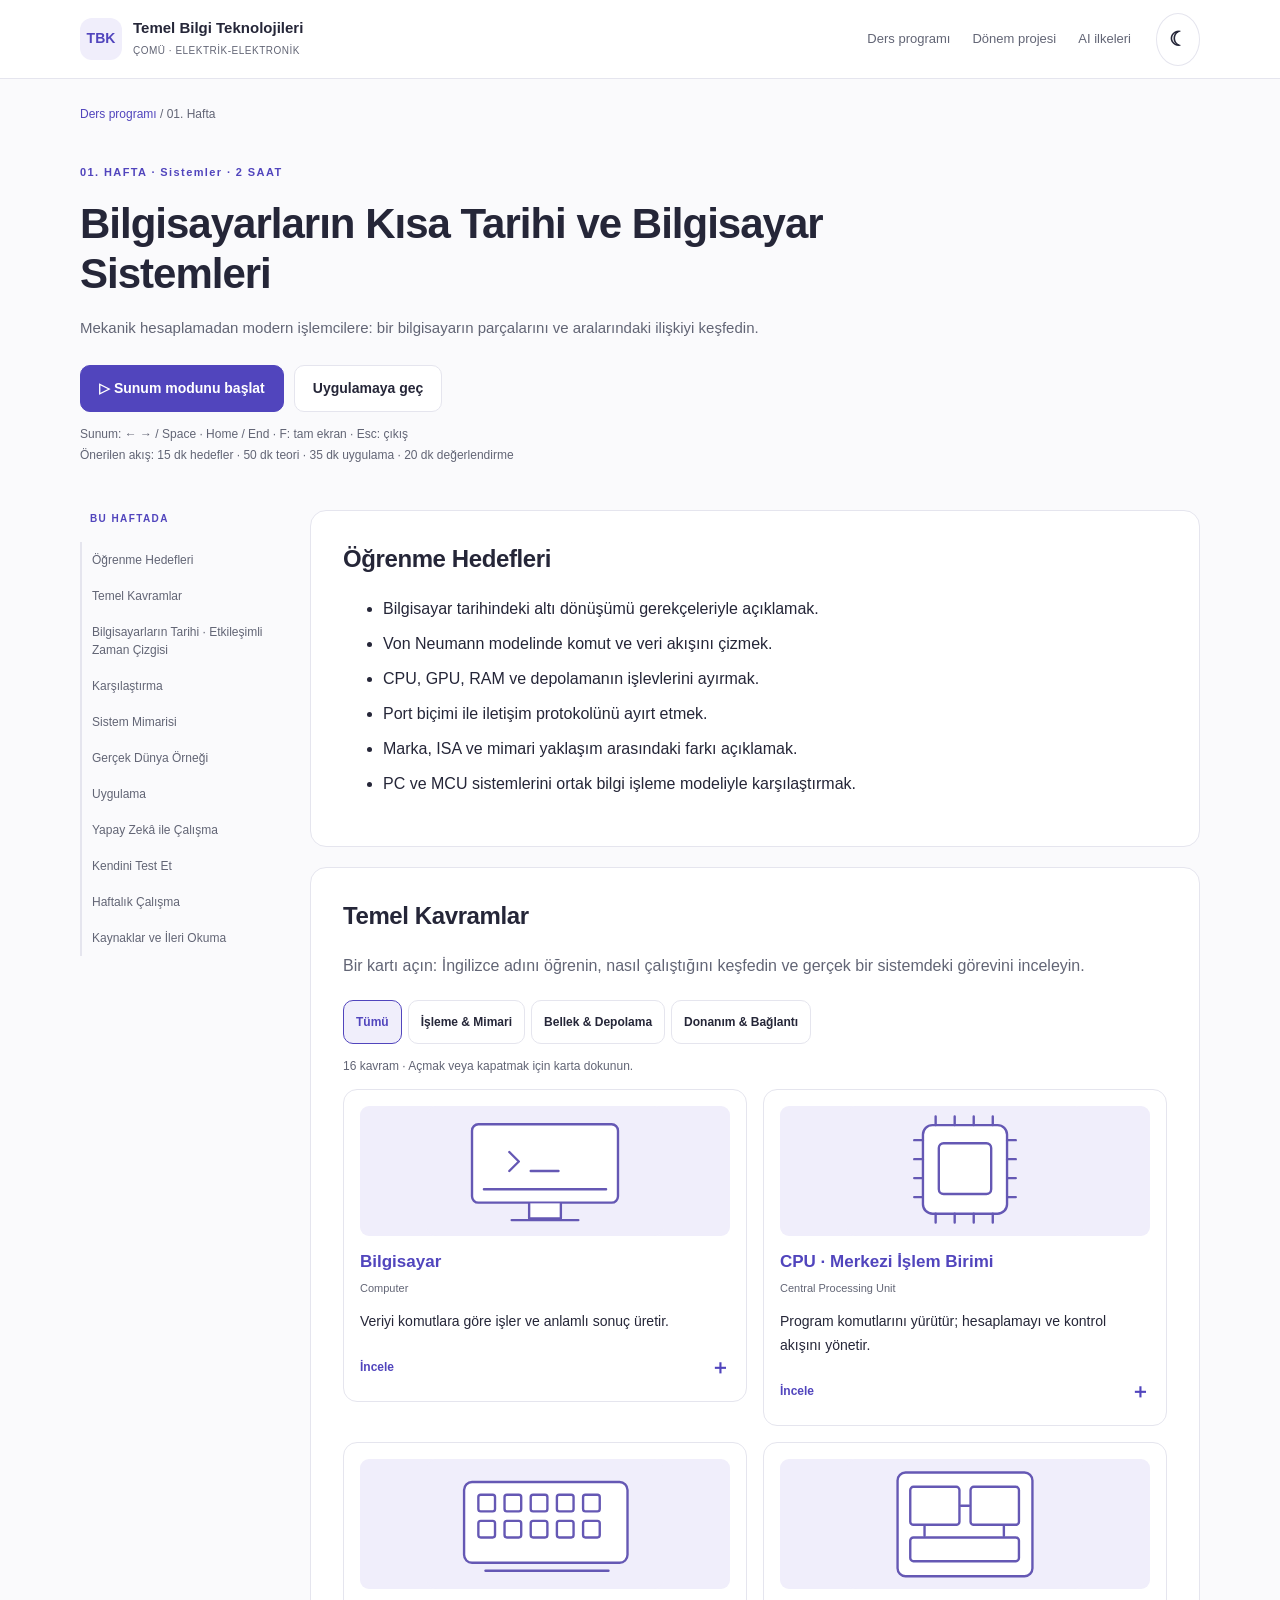
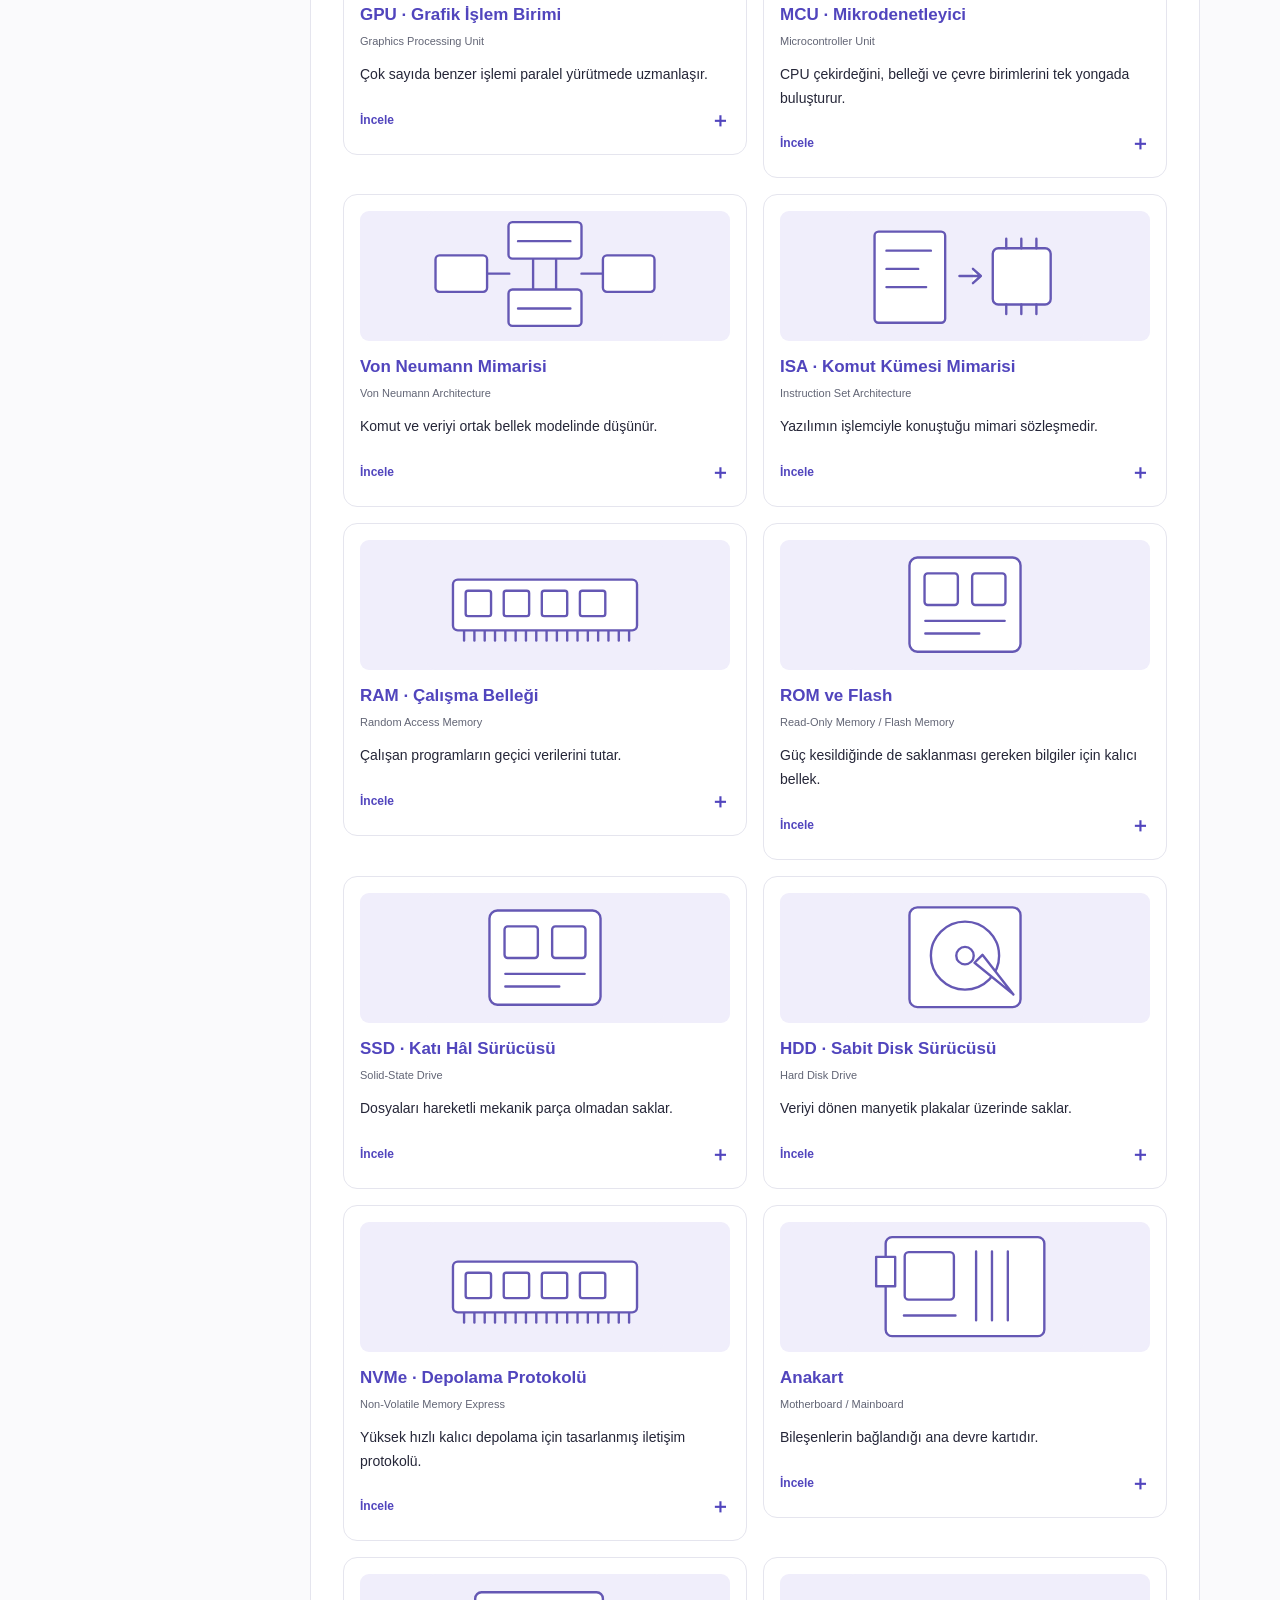
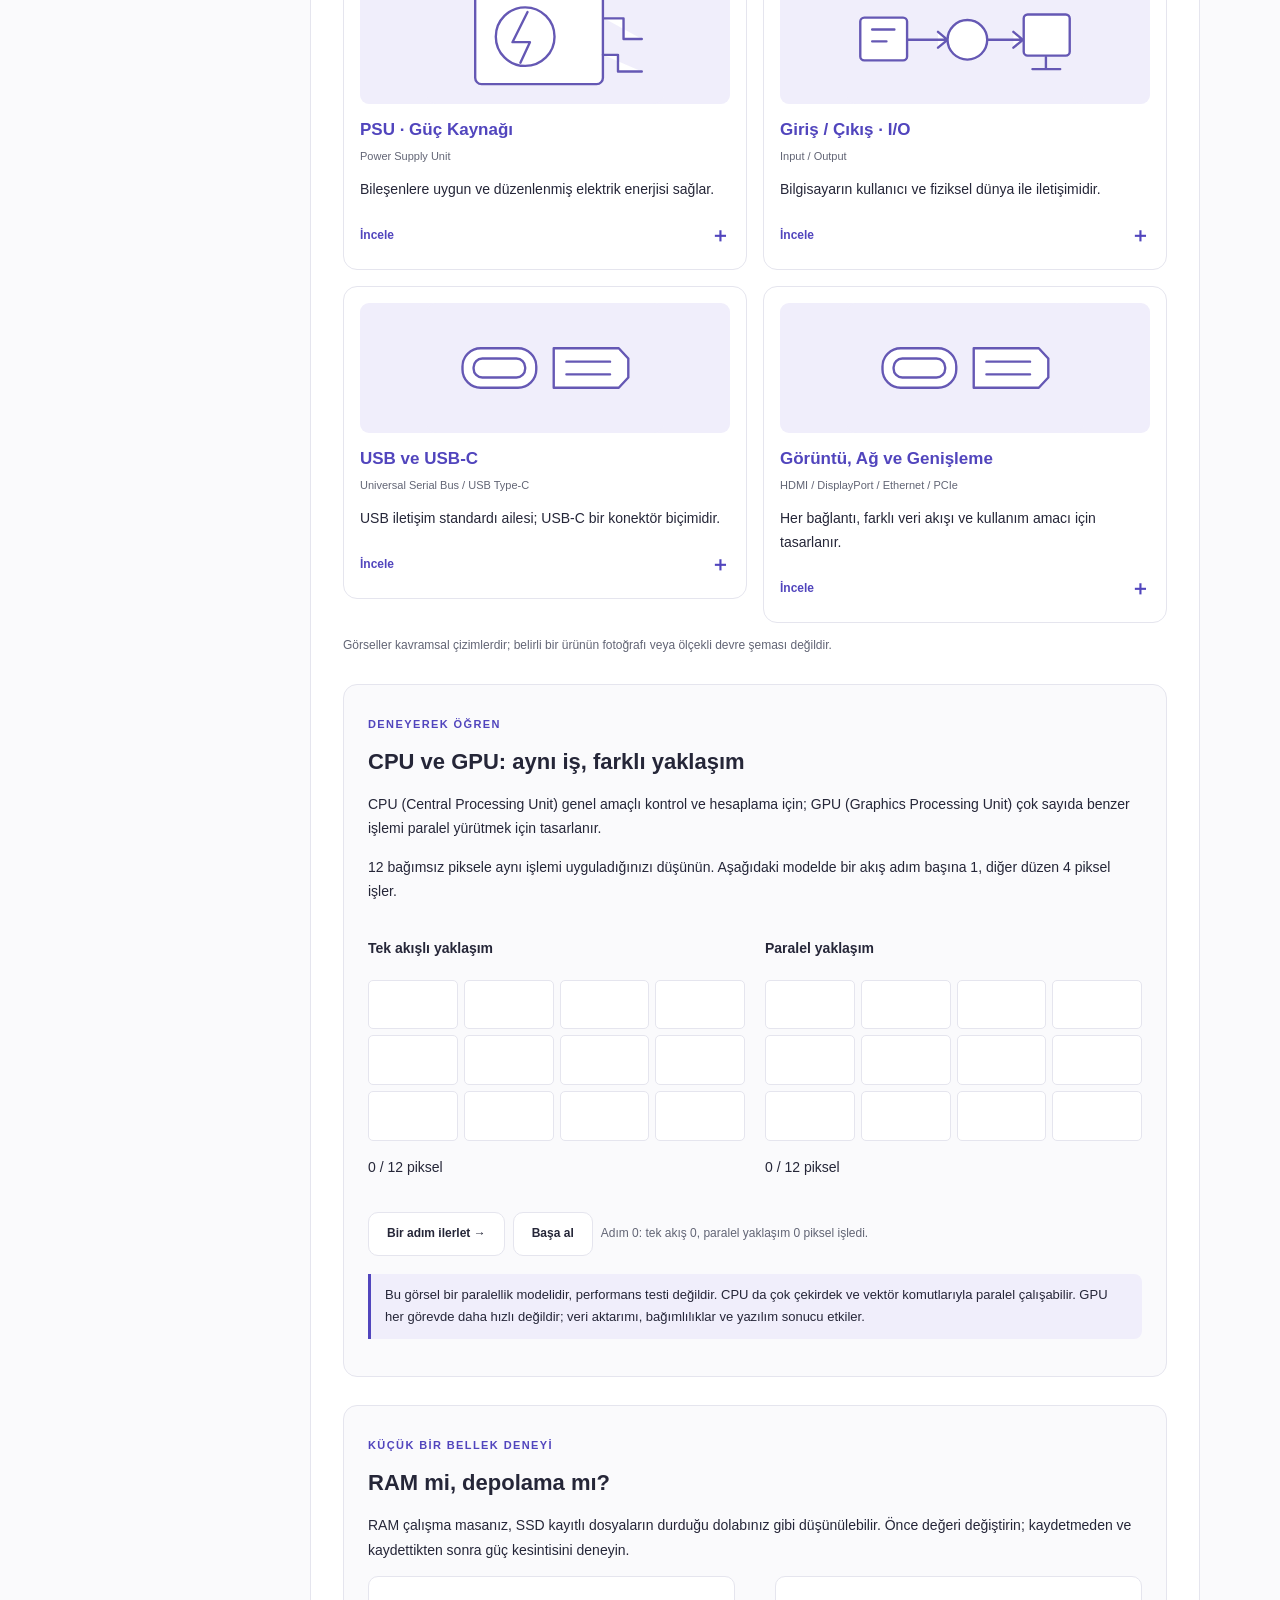
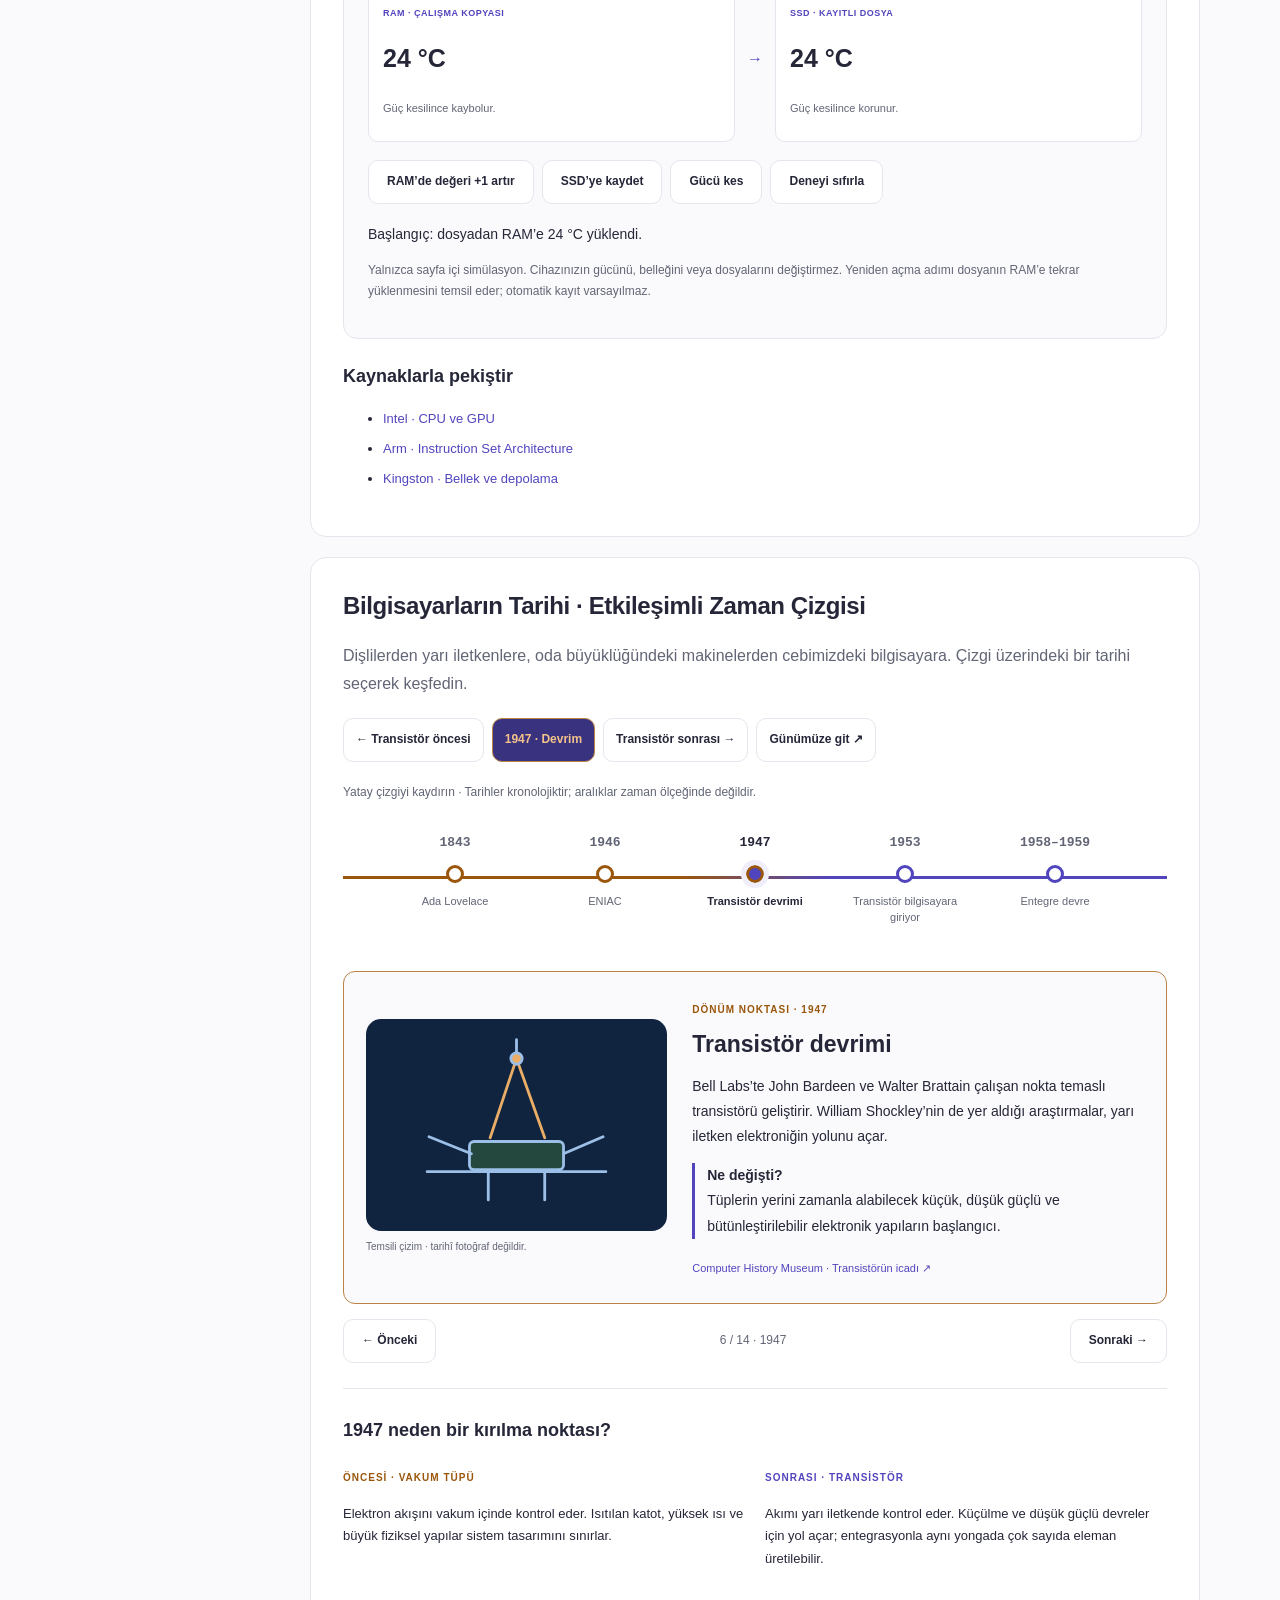
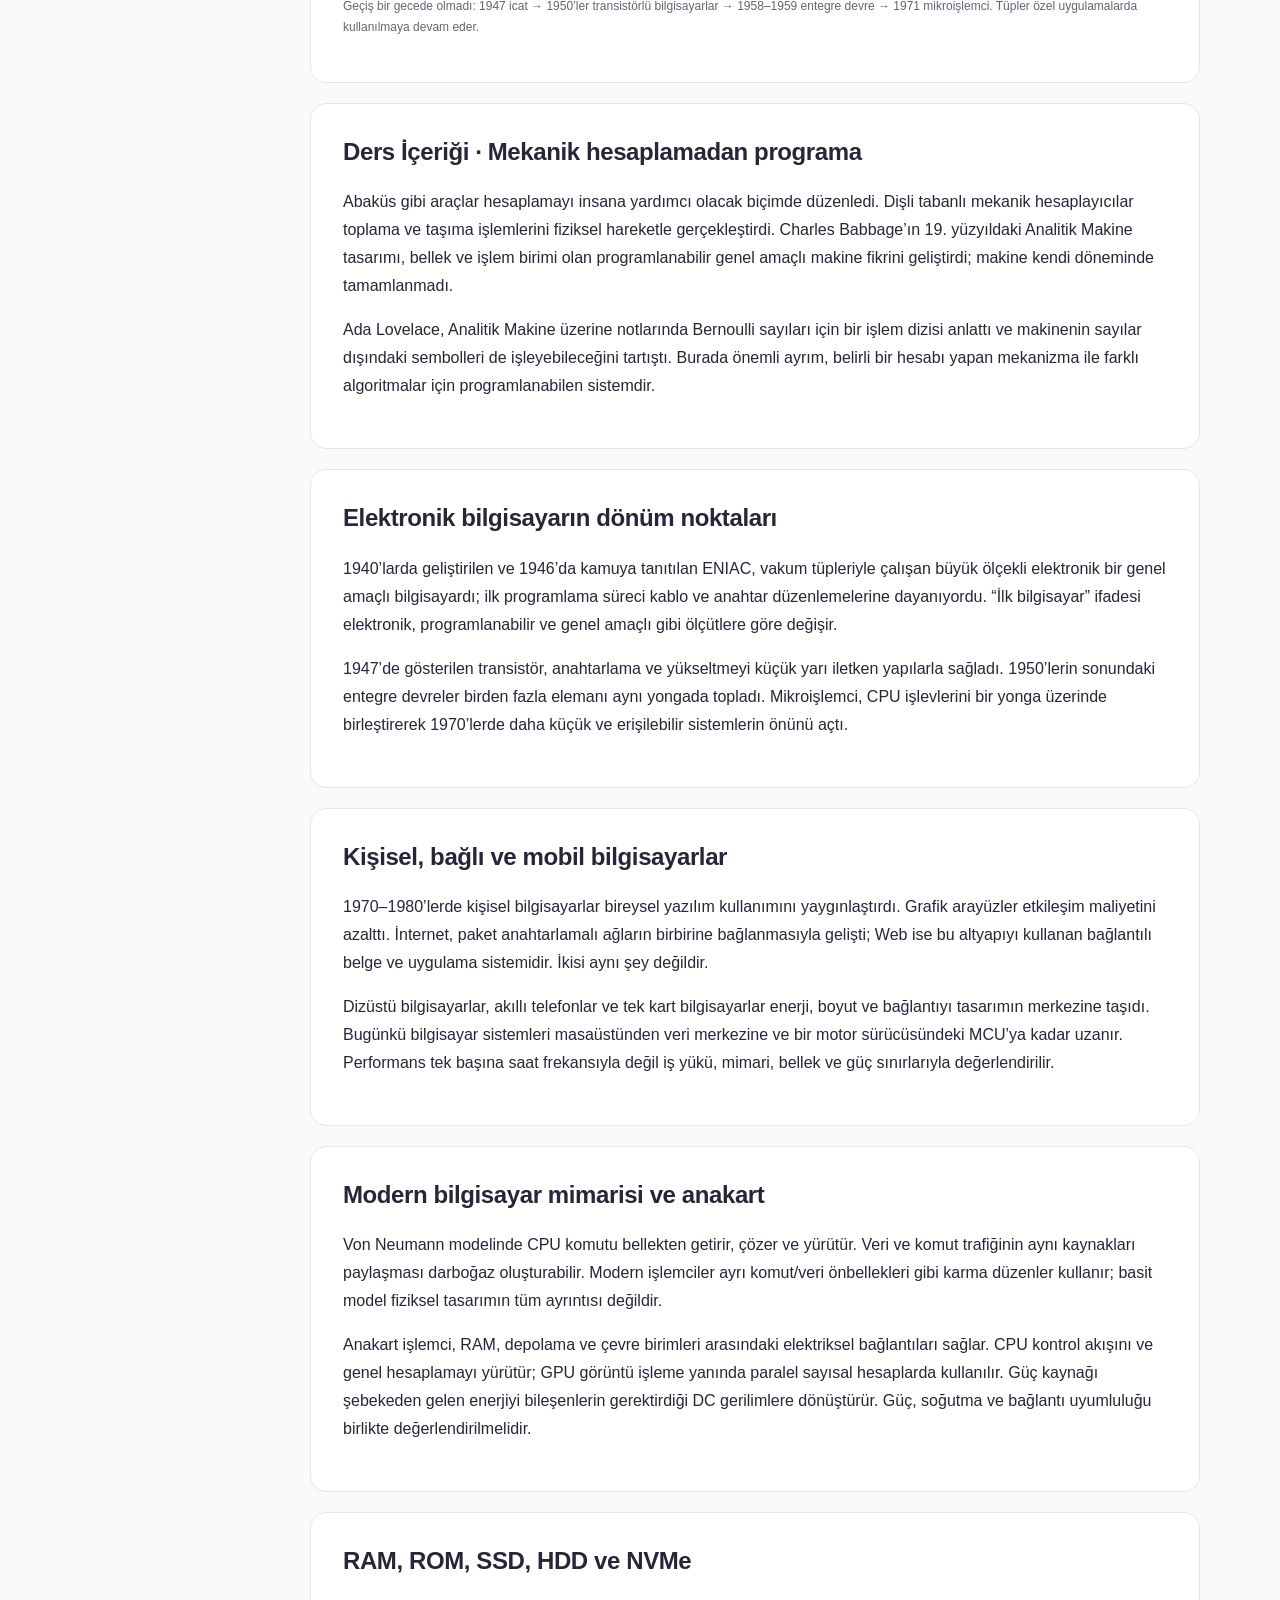
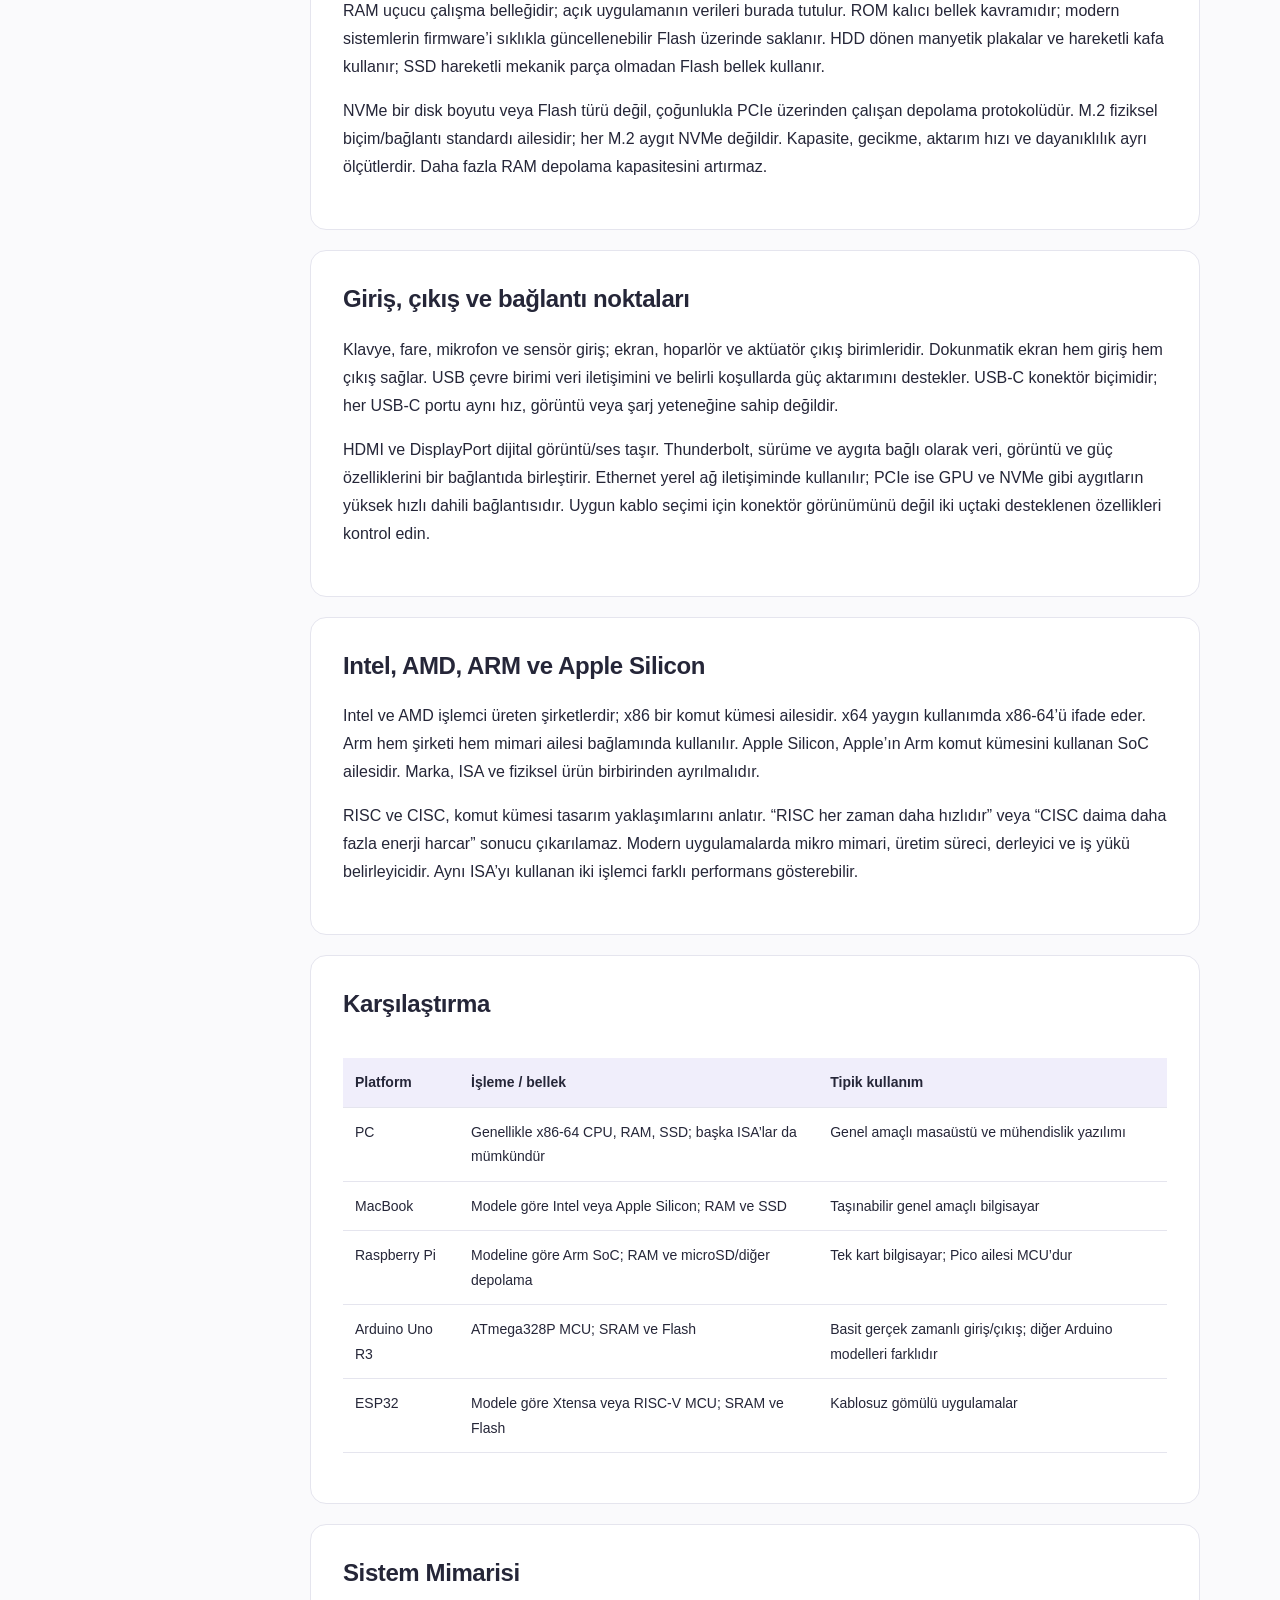
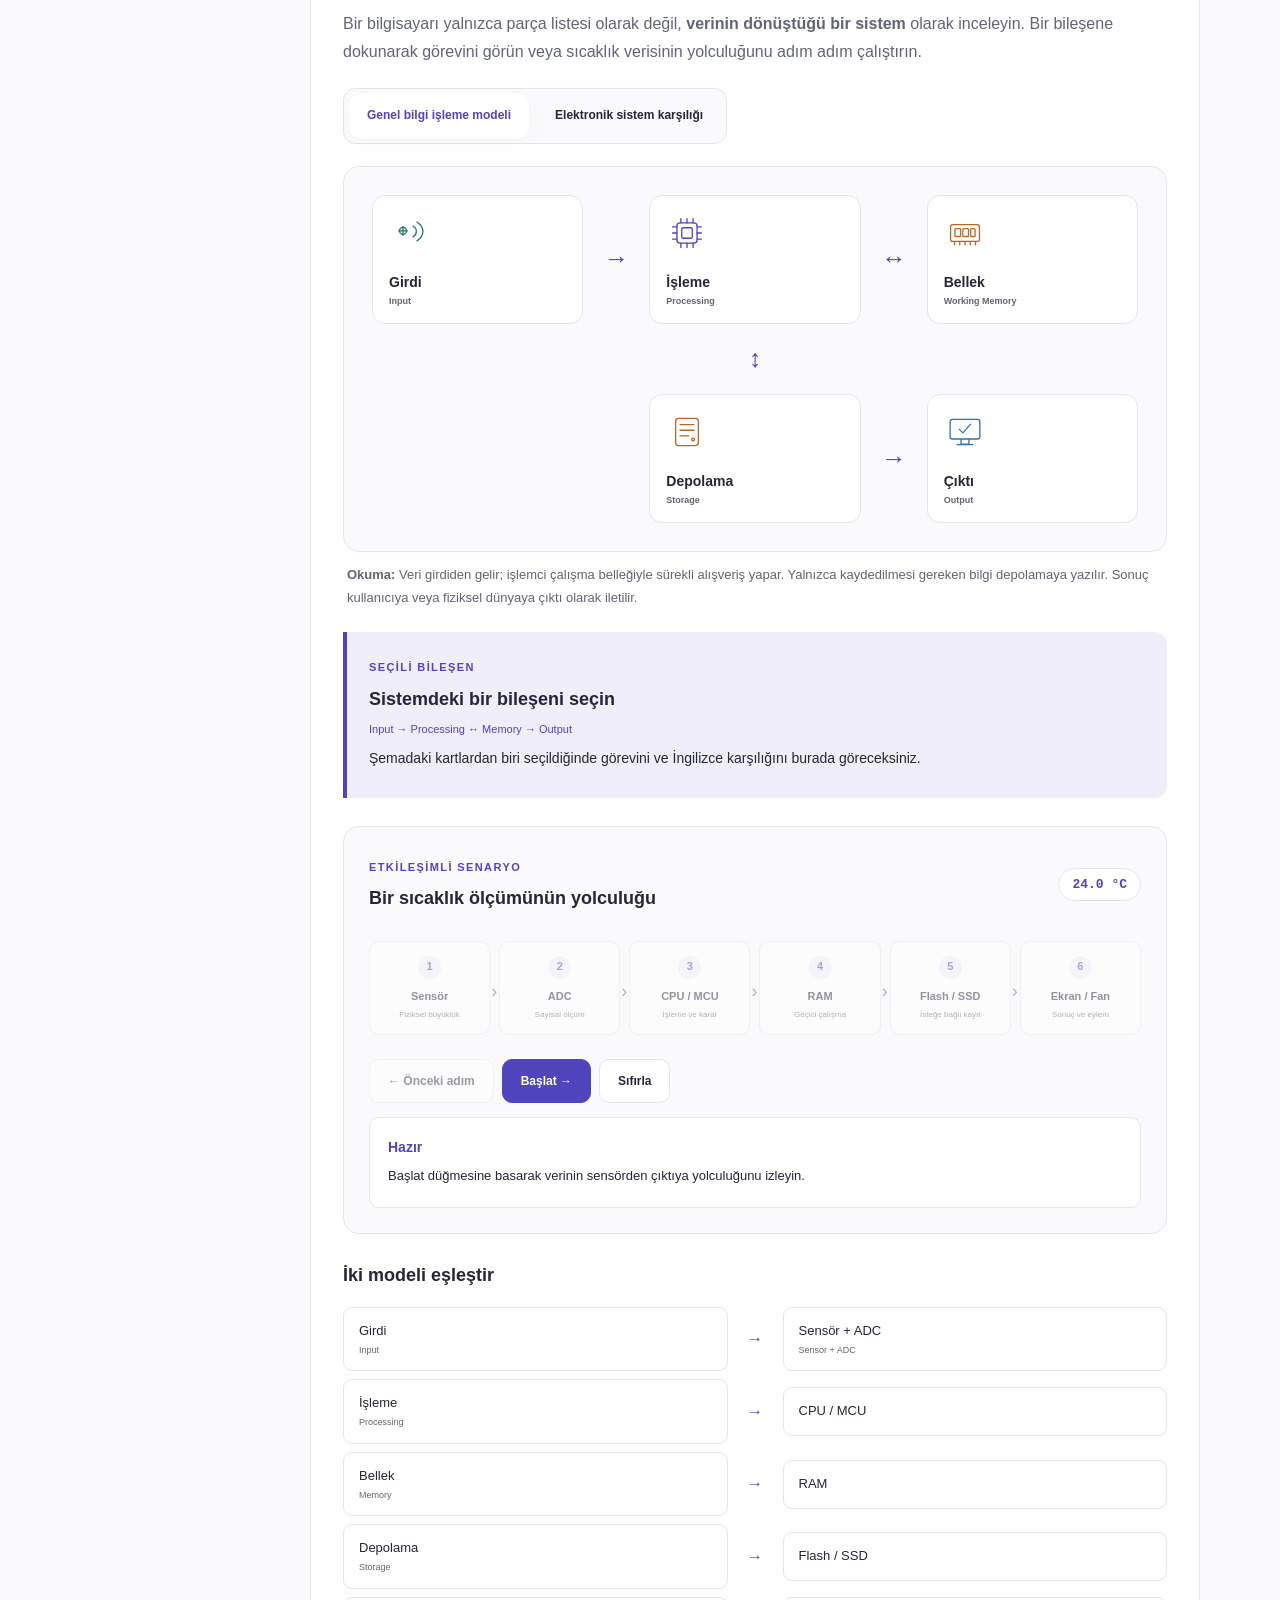
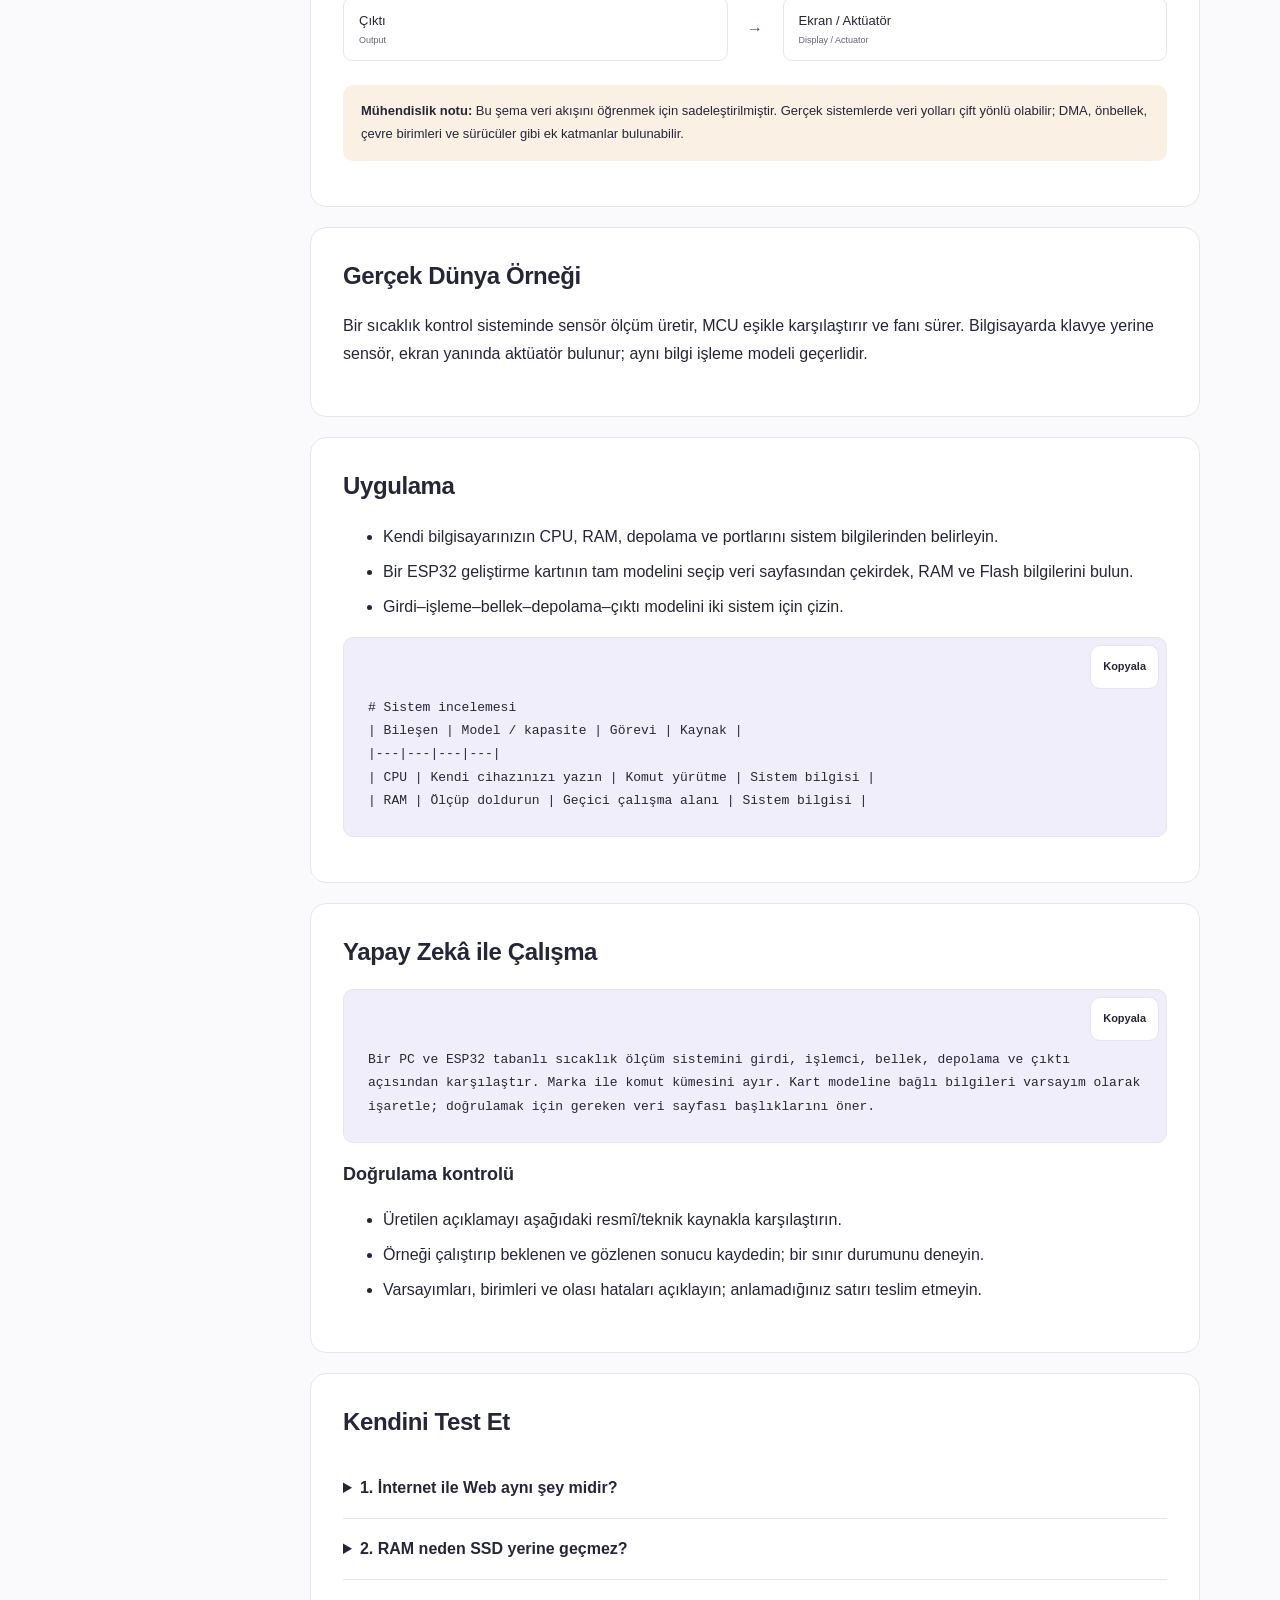
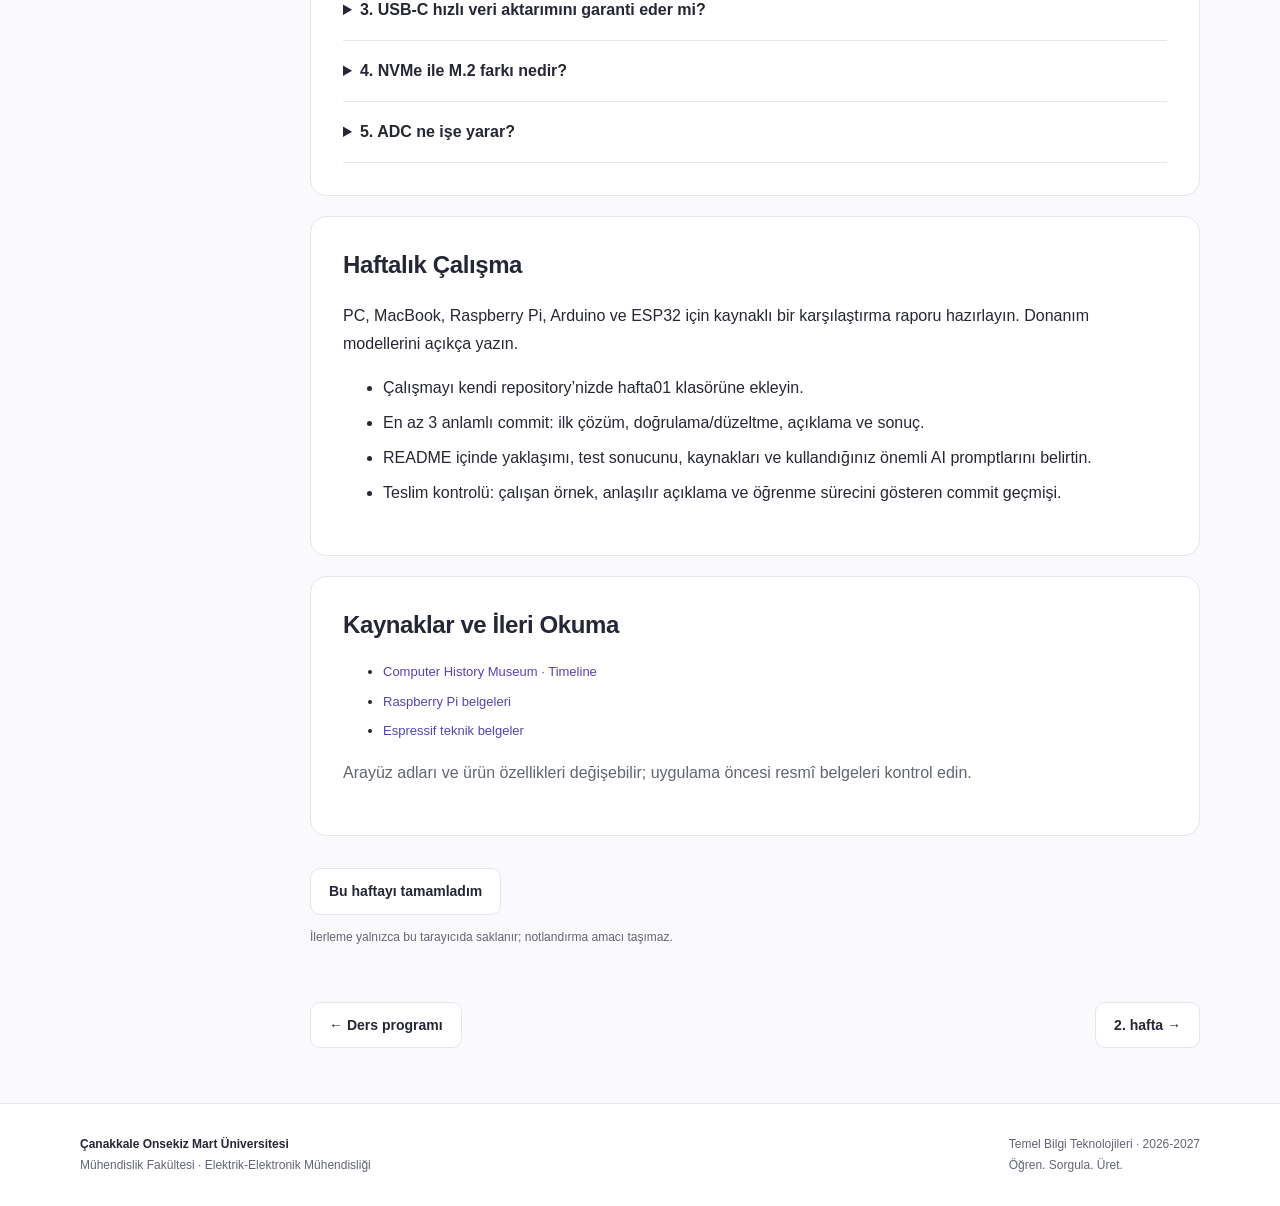
==== commit 401e2c4e: "İlk haftaya etkileşimli sistem mimarisi şeması ekle" ====
--- a/weeks/week01.html
+++ b/weeks/week01.html
@@ -1,10 +1,13 @@
-<!doctype html><html lang="tr"><head><meta charset="utf-8"><meta name="viewport" content="width=device-width, initial-scale=1"><title>Bilgisayarların Kısa Tarihi ve Bilgisayar Sistemleri | TBK · ÇOMÜ</title><meta name="description" content="Mekanik hesaplamadan modern işlemcilere: bir bilgisayarın parçalarını ve aralarındaki ilişkiyi keşfedin."><meta property="og:title" content="Bilgisayarların Kısa Tarihi ve Bilgisayar Sistemleri"><meta property="og:description" content="Mekanik hesaplamadan modern işlemcilere: bir bilgisayarın parçalarını ve aralarındaki ilişkiyi keşfedin."><meta property="og:type" content="website"><meta property="og:locale" content="tr_TR"><meta name="theme-color" content="#fafafc"><link rel="icon" href="../assets/icons/favicon.svg" type="image/svg+xml"><script src="../js/theme.js"></script><link rel="stylesheet" href="../css/style.css"><link rel="stylesheet" href="../css/presentation.css"><link rel="stylesheet" href="../css/responsive.css"><script defer src="../js/main.js"></script><script defer src="../js/presentation.js"></script><script defer src="../js/demos.js"></script><link rel="stylesheet" href="../css/history.css"><script defer src="../js/history.js"></script><link rel="stylesheet" href="../css/concepts.css"><script defer src="../js/concepts.js"></script></head><body data-week="1"><a class="skip" href="#main">İçeriğe geç</a><header class="topbar"><nav class="nav-inner" aria-label="Ana navigasyon"><a class="brand" href="../index.html"><span class="brand-mark" aria-hidden="true">TBK</span><span><strong>Temel Bilgi Teknolojileri</strong><small>ÇOMÜ · ELEKTRİK-ELEKTRONİK</small></span></a><button class="menu-toggle" type="button" aria-expanded="false" aria-controls="primary-links" hidden>Menü <span aria-hidden="true">☰</span></button><div class="nav-links" id="primary-links"><a href="../index.html#program">Ders programı</a><a href="../index.html#proje">Dönem projesi</a><a href="../index.html#ai">AI ilkeleri</a></div><button class="theme-toggle" type="button" aria-label="Temayı değiştir">☾</button></nav></header><main id="main" class="container"><div class="breadcrumb"><a href="../index.html#program">Ders programı</a> / 01. Hafta</div><header class="lesson-header"><span class="eyebrow">01. HAFTA · Sistemler · 2 SAAT</span><h1>Bilgisayarların Kısa Tarihi ve Bilgisayar Sistemleri</h1><p>Mekanik hesaplamadan modern işlemcilere: bir bilgisayarın parçalarını ve aralarındaki ilişkiyi keşfedin.</p><div class="actions"><button class="primary" id="start-presentation">▷ Sunum modunu başlat</button><a class="button" href="#uygulama">Uygulamaya geç</a></div><p class="muted">Sunum: ← → / Space · Home / End · F: tam ekran · Esc: çıkış<br>Önerilen akış: 15 dk hedefler · 50 dk teori · 35 dk uygulama · 20 dk değerlendirme</p></header><div class="lesson-layout"><aside class="toc"><details class="toc-disclosure" open><summary>Bu haftanın içindekileri</summary><span class="eyebrow">BU HAFTADA</span><nav aria-label="Ders içindekiler"><a href="#hedefler">Öğrenme Hedefleri</a><a href="#kavramlar">Temel Kavramlar</a><a href="#bilgisayar-tarihi">Bilgisayarların Tarihi · Etkileşimli Zaman Çizgisi</a><a href="#karsilastirma">Karşılaştırma</a><a href="#mimari">Sistem Mimarisi</a><a href="#ornek">Gerçek Dünya Örneği</a><a href="#uygulama">Uygulama</a><a href="#ai-calisma">Yapay Zekâ ile Çalışma</a><a href="#test">Kendini Test Et</a><a href="#gorev">Haftalık Çalışma</a><a href="#kaynaklar">Kaynaklar ve İleri Okuma</a></nav></details></aside><article aria-label="Haftalık ders içeriği"><section class="lesson-section" id="hedefler" aria-labelledby="hedefler-title"><h2 id="hedefler-title">Öğrenme Hedefleri</h2><ul><li>Bilgisayar tarihindeki altı dönüşümü gerekçeleriyle açıklamak.</li><li>Von Neumann modelinde komut ve veri akışını çizmek.</li><li>CPU, GPU, RAM ve depolamanın işlevlerini ayırmak.</li><li>Port biçimi ile iletişim protokolünü ayırt etmek.</li><li>Marka, ISA ve mimari yaklaşım arasındaki farkı açıklamak.</li><li>PC ve MCU sistemlerini ortak bilgi işleme modeliyle karşılaştırmak.</li></ul></section><section class="lesson-section" id="kavramlar" aria-labelledby="kavramlar-title"><h2 id="kavramlar-title">Temel Kavramlar</h2><div class="concept-explorer"><p class="muted">Bir kartı açın: İngilizce adını öğrenin, nasıl çalıştığını keşfedin ve gerçek bir sistemdeki görevini inceleyin.</p><div class="concept-filters" hidden aria-label="Kavram kategorileri"><button data-concept-filter="all" aria-pressed="true">Tümü</button><button data-concept-filter="compute" aria-pressed="false">İşleme & Mimari</button><button data-concept-filter="memory" aria-pressed="false">Bellek & Depolama</button><button data-concept-filter="system" aria-pressed="false">Donanım & Bağlantı</button></div><p class="concept-count" data-concept-count aria-live="polite"></p><div class="explore-grid"><details class="explore-card" data-concept-group="compute" id="concept-computer"><summary><img src="../assets/images/concepts/computer.svg" alt="" width="300" height="164"><span class="explore-title">Bilgisayar</span><span class="explore-english" lang="en">Computer</span><span class="explore-short">Veriyi komutlara göre işler ve anlamlı sonuç üretir.</span><span class="explore-open">İncele <span aria-hidden="true">＋</span></span></summary><div class="explore-detail"><h4>Nasıl çalışır?</h4><p>Girişten alınan veri bir programdaki komutlara göre işlenir. Bellek ara sonuçları tutar; depolama kalıcı kayıt, çıkış birimleri ise kullanıcı veya fiziksel dünya ile etkileşim sağlar.</p><h4>Gerçek sistemde</h4><p>Sıcaklık sensörünün değerini okuyup fanı çalıştıran MCU da bir bilgi işleme sistemidir.</p><p class="explore-note"><strong>Karıştırma:</strong> Bilgisayar yalnızca ekranı ve klavyesi olan masaüstü cihaz değildir.</p></div></details><details class="explore-card" data-concept-group="compute" id="concept-cpu"><summary><img src="../assets/images/concepts/cpu.svg" alt="" width="300" height="164"><span class="explore-title">CPU · Merkezi İşlem Birimi</span><span class="explore-english" lang="en">Central Processing Unit</span><span class="explore-short">Program komutlarını yürütür; hesaplamayı ve kontrol akışını yönetir.</span><span class="explore-open">İncele <span aria-hidden="true">＋</span></span></summary><div class="explore-detail"><h4>Nasıl çalışır?</h4><p>Komutları bellekten getirir, çözer ve yürütür. Çekirdek, register ve önbellek gibi yapılar bu işin parçalarıdır. Bir CPU birden fazla çekirdek içerebilir.</p><h4>Gerçek sistemde</h4><p>Sensör değeri 28 °C üstündeyse uyarı gösterme kararını bir program aracılığıyla yürütür.</p><p class="explore-note"><strong>Karıştırma:</strong> GHz tek başına performans ölçüsü değildir; mimari, iş yükü ve bellek erişimi de önemlidir.</p></div></details><details class="explore-card" data-concept-group="compute" id="concept-gpu"><summary><img src="../assets/images/concepts/gpu.svg" alt="" width="300" height="164"><span class="explore-title">GPU · Grafik İşlem Birimi</span><span class="explore-english" lang="en">Graphics Processing Unit</span><span class="explore-short">Çok sayıda benzer işlemi paralel yürütmede uzmanlaşır.</span><span class="explore-open">İncele <span aria-hidden="true">＋</span></span></summary><div class="explore-detail"><h4>Nasıl çalışır?</h4><p>Grafik oluşturma, görüntü işleme ve matris hesapları gibi uygun iş yüklerinde çok sayıda işlem birimi birlikte çalışır. GPU işlemci paketine bütünleşik veya ayrı bir kart üzerinde olabilir.</p><h4>Gerçek sistemde</h4><p>Bir görüntünün çok sayıda pikseline aynı filtreyi uygulamak veya bir yapay zekâ modelinin matris işlemlerini yürütmek.</p><p class="explore-note"><strong>Karıştırma:</strong> GPU yalnızca oyun için değildir. GPU yongası ile ekran kartının tamamı aynı şey değildir.</p></div></details><details class="explore-card" data-concept-group="compute" id="concept-mcu"><summary><img src="../assets/images/concepts/mcu.svg" alt="" width="300" height="164"><span class="explore-title">MCU · Mikrodenetleyici</span><span class="explore-english" lang="en">Microcontroller Unit</span><span class="explore-short">CPU çekirdeğini, belleği ve çevre birimlerini tek yongada buluşturur.</span><span class="explore-open">İncele <span aria-hidden="true">＋</span></span></summary><div class="explore-detail"><h4>Nasıl çalışır?</h4><p>GPIO, zamanlayıcı ve bazı modellerde ADC gibi birimlerle fiziksel giriş/çıkışları kontrol eder. SRAM çalışma verilerini, Flash ise programı saklayabilir; özellikler modele bağlıdır.</p><h4>Gerçek sistemde</h4><p>ESP32 tabanlı bir düğüm sıcaklığı ölçer, Wi-Fi üzerinden iletir ve uygun sürücü devresiyle fanı kontrol eder.</p><p class="explore-note"><strong>Karıştırma:</strong> MCU, CPU’nun rakibi olan bir parça değildir; içinde CPU çekirdeği bulunan bütünleşik sistemdir.</p></div></details><details class="explore-card" data-concept-group="compute" id="concept-von-neumann"><summary><img src="../assets/images/concepts/architecture.svg" alt="" width="300" height="164"><span class="explore-title">Von Neumann Mimarisi</span><span class="explore-english" lang="en">Von Neumann Architecture</span><span class="explore-short">Komut ve veriyi ortak bellek modelinde düşünür.</span><span class="explore-open">İncele <span aria-hidden="true">＋</span></span></summary><div class="explore-detail"><h4>Nasıl çalışır?</h4><p>İşlemci komutları ve verileri bellekten alır. Ortak iletişim kaynakları veri akışını sınırlayabilir; bu durum Von Neumann darboğazı olarak anılır. Modern tasarımlar ayrı komut/veri önbellekleri gibi karma çözümler içerir.</p><h4>Gerçek sistemde</h4><p>Bellekteki iki ölçümü al, topla ve sonucu belleğe yaz: program ve veriler aynı temel model içinde ele alınır.</p><p class="explore-note"><strong>Karıştırma:</strong> Bu bir mimari modeldir; her modern bilgisayarın fiziksel bağlantılarını eksiksiz tarif etmez.</p></div></details><details class="explore-card" data-concept-group="compute" id="concept-isa"><summary><img src="../assets/images/concepts/isa.svg" alt="" width="300" height="164"><span class="explore-title">ISA · Komut Kümesi Mimarisi</span><span class="explore-english" lang="en">Instruction Set Architecture</span><span class="explore-short">Yazılımın işlemciyle konuştuğu mimari sözleşmedir.</span><span class="explore-open">İncele <span aria-hidden="true">＋</span></span></summary><div class="explore-detail"><h4>Nasıl çalışır?</h4><p>Komutları, programcıya görünen register’ları ve işlem davranışlarını tanımlar. x86-64 (x64), Arm ve RISC-V mimari aileleridir. RISC: Reduced Instruction Set Computer; CISC: Complex Instruction Set Computer tasarım yaklaşımlarını adlandırır.</p><h4>Gerçek sistemde</h4><p>Intel ve AMD’nin birçok masaüstü işlemcisi x86-64; Apple Silicon, Arm ISA kullanır. Aynı ISA farklı mikro mimarilerle uygulanabilir.</p><p class="explore-note"><strong>Karıştırma:</strong> Intel ve AMD şirket; Apple Silicon ürün ailesidir. ISA, marka veya doğrudan bir hız sıralaması değildir.</p></div></details><details class="explore-card" data-concept-group="memory" id="concept-ram"><summary><img src="../assets/images/concepts/ram.svg" alt="" width="300" height="164"><span class="explore-title">RAM · Çalışma Belleği</span><span class="explore-english" lang="en">Random Access Memory</span><span class="explore-short">Çalışan programların geçici verilerini tutar.</span><span class="explore-open">İncele <span aria-hidden="true">＋</span></span></summary><div class="explore-detail"><h4>Nasıl çalışır?</h4><p>CPU’nun ihtiyaç duyduğu program parçaları ve ara sonuçlar çalışma belleğinde tutulur. Bilgisayarlardaki tipik RAM uçucudur: enerji kesildiğinde içeriği korunmaz.</p><h4>Gerçek sistemde</h4><p>Açık bir raporda yaptığınız son değişiklik RAM’de olabilir; dosyayı kaydetmeden kapanırsa bu değişiklik kaybolabilir.</p><p class="explore-note"><strong>Karıştırma:</strong> RAM kapasitesi depolama kapasitesi değildir. Daha fazla RAM, SSD’deki boş alanı artırmaz.</p></div></details><details class="explore-card" data-concept-group="memory" id="concept-rom"><summary><img src="../assets/images/concepts/storage.svg" alt="" width="300" height="164"><span class="explore-title">ROM ve Flash</span><span class="explore-english" lang="en">Read-Only Memory / Flash Memory</span><span class="explore-short">Güç kesildiğinde de saklanması gereken bilgiler için kalıcı bellek.</span><span class="explore-open">İncele <span aria-hidden="true">＋</span></span></summary><div class="explore-detail"><h4>Nasıl çalışır?</h4><p>Klasik ROM normal kullanımda yalnızca okunur. Flash elektrikle silinip yeniden yazılabilen kalıcı bellek teknolojisidir. Modern firmware çoğunlukla güncellenebilir Flash üzerinde tutulur.</p><h4>Gerçek sistemde</h4><p>MCU’nun ölçüm programı Flash’ta kalır; cihaz yeniden açıldığında program tekrar çalıştırılır.</p><p class="explore-note"><strong>Karıştırma:</strong> ROM ile Flash tam eş anlamlı değildir. Firmware bir yazılımdır; Flash onu saklayabilen donanımdır.</p></div></details><details class="explore-card" data-concept-group="memory" id="concept-ssd"><summary><img src="../assets/images/concepts/storage.svg" alt="" width="300" height="164"><span class="explore-title">SSD · Katı Hâl Sürücüsü</span><span class="explore-english" lang="en">Solid-State Drive</span><span class="explore-short">Dosyaları hareketli mekanik parça olmadan saklar.</span><span class="explore-open">İncele <span aria-hidden="true">＋</span></span></summary><div class="explore-detail"><h4>Nasıl çalışır?</h4><p>Çoğunlukla NAND Flash ve bir denetleyici kullanır. İşletim sistemi, uygulama ve ölçüm dosyaları güç kesildiğinde korunur. Kapasite, gecikme ve aktarım hızı ayrı özelliklerdir.</p><h4>Gerçek sistemde</h4><p>Bir dönem boyunca toplanan ölçüm CSV dosyalarını ve proje kodunu depolar.</p><p class="explore-note"><strong>Karıştırma:</strong> Her SSD NVMe değildir; SATA üzerinden çalışan SSD’ler de vardır.</p></div></details><details class="explore-card" data-concept-group="memory" id="concept-hdd"><summary><img src="../assets/images/concepts/disk.svg" alt="" width="300" height="164"><span class="explore-title">HDD · Sabit Disk Sürücüsü</span><span class="explore-english" lang="en">Hard Disk Drive</span><span class="explore-short">Veriyi dönen manyetik plakalar üzerinde saklar.</span><span class="explore-open">İncele <span aria-hidden="true">＋</span></span></summary><div class="explore-detail"><h4>Nasıl çalışır?</h4><p>Okuma/yazma kafası uygun konuma hareket eder. Mekanik arama ve dönme beklemesi, erişim gecikmesine katkıda bulunur. Disk kapasitesi ile RAM miktarı birbirinden bağımsızdır.</p><h4>Gerçek sistemde</h4><p>Büyük bir ölçüm arşivinin kalıcı olarak tutulmasında kullanılabilir; bağımsız yedek yine gerekir.</p><p class="explore-note"><strong>Karıştırma:</strong> Kalıcı depolama, verinin asla kaybolmayacağı anlamına gelmez; donanım arızaları mümkündür.</p></div></details><details class="explore-card" data-concept-group="memory" id="concept-nvme"><summary><img src="../assets/images/concepts/ram.svg" alt="" width="300" height="164"><span class="explore-title">NVMe · Depolama Protokolü</span><span class="explore-english" lang="en">Non-Volatile Memory Express</span><span class="explore-short">Yüksek hızlı kalıcı depolama için tasarlanmış iletişim protokolü.</span><span class="explore-open">İncele <span aria-hidden="true">＋</span></span></summary><div class="explore-detail"><h4>Nasıl çalışır?</h4><p>Yaygın yerel kullanımda PCIe üzerinden SSD’ye erişim sağlar. M.2 fiziksel biçim ve bağlantı standardı ailesidir; protokolü tek başına belirlemez.</p><h4>Gerçek sistemde</h4><p>Bir M.2 SSD satın alırken anakart yuvasının PCIe/NVMe veya SATA desteğini kontrol edersiniz.</p><p class="explore-note"><strong>Karıştırma:</strong> NVMe bellek yongası türü değildir. M.2 görünümündeki her sürücü NVMe kullanmaz.</p></div></details><details class="explore-card" data-concept-group="system" id="concept-motherboard"><summary><img src="../assets/images/concepts/board.svg" alt="" width="300" height="164"><span class="explore-title">Anakart</span><span class="explore-english" lang="en">Motherboard / Mainboard</span><span class="explore-short">Bileşenlerin bağlandığı ana devre kartıdır.</span><span class="explore-open">İncele <span aria-hidden="true">＋</span></span></summary><div class="explore-detail"><h4>Nasıl çalışır?</h4><p>İşlemci, RAM, depolama ve çevre birimleri arasındaki elektriksel bağlantıları ve genişleme olanaklarını sağlar. Soket, bellek türü ve bağlantı desteği uyumluluğu belirler.</p><h4>Gerçek sistemde</h4><p>Bir RAM modülünü seçerken yalnızca kapasitesine değil anakartın desteklediği bellek türüne de bakarsınız.</p><p class="explore-note"><strong>Karıştırma:</strong> Fiziksel olarak benzeyen her bağlantı veya parça elektriksel olarak uyumlu değildir.</p></div></details><details class="explore-card" data-concept-group="system" id="concept-psu"><summary><img src="../assets/images/concepts/power.svg" alt="" width="300" height="164"><span class="explore-title">PSU · Güç Kaynağı</span><span class="explore-english" lang="en">Power Supply Unit</span><span class="explore-short">Bileşenlere uygun ve düzenlenmiş elektrik enerjisi sağlar.</span><span class="explore-open">İncele <span aria-hidden="true">＋</span></span></summary><div class="explore-detail"><h4>Nasıl çalışır?</h4><p>Masaüstü güç kaynağı şebekeden gelen AC enerjiyi gerekli DC çıkışlara dönüştürür. Güç kapasitesi, bağlantılar, verim ve yük gereksinimi birlikte değerlendirilir.</p><h4>Gerçek sistemde</h4><p>CPU ve GPU yük altında daha fazla güç isteyebilir; sistemin güç ve soğutma tasarımı buna uygun olmalıdır.</p><p class="explore-note"><strong>Karıştırma:</strong> Güç kaynağının watt değeri bilgisayarın her an aynı gücü tükettiği anlamına gelmez. Güç kaynağını açmadan etiketini inceleyin.</p></div></details><details class="explore-card" data-concept-group="system" id="concept-io"><summary><img src="../assets/images/concepts/io.svg" alt="" width="300" height="164"><span class="explore-title">Giriş / Çıkış · I/O</span><span class="explore-english" lang="en">Input / Output</span><span class="explore-short">Bilgisayarın kullanıcı ve fiziksel dünya ile iletişimidir.</span><span class="explore-open">İncele <span aria-hidden="true">＋</span></span></summary><div class="explore-detail"><h4>Nasıl çalışır?</h4><p>Klavye, mikrofon ve sensör giriş; ekran, hoparlör ve aktüatör çıkış sağlar. ADC (Analog-to-Digital Converter) analog bir sinyali sayısal değere çevirir. Dijital sensörde bu dönüşüm sensörün içinde olabilir.</p><h4>Gerçek sistemde</h4><p>Sensör → ADC → MCU → fan sürücüsü: veri girişi, işleme ve fiziksel çıktı aynı sistemde birleşir.</p><p class="explore-note"><strong>Karıştırma:</strong> Dokunmatik ekran hem giriş hem çıkıştır. MCU pini güçlü bir motoru genellikle doğrudan süremez; uygun sürücü gerekir.</p></div></details><details class="explore-card" data-concept-group="system" id="concept-usb"><summary><img src="../assets/images/concepts/port.svg" alt="" width="300" height="164"><span class="explore-title">USB ve USB-C</span><span class="explore-english" lang="en">Universal Serial Bus / USB Type-C</span><span class="explore-short">USB iletişim standardı ailesi; USB-C bir konektör biçimidir.</span><span class="explore-open">İncele <span aria-hidden="true">＋</span></span></summary><div class="explore-detail"><h4>Nasıl çalışır?</h4><p>USB çevre birimleriyle veri iletişimi ve uygun koşullarda güç aktarımı sağlar. USB-C ile görüntü, veri ve şarj özellikleri cihaz, port ve kablonun desteklerine bağlıdır.</p><h4>Gerçek sistemde</h4><p>Aynı görünen iki USB-C kablosundan biri yalnızca sınırlı veri ve şarj, diğeri ek görüntü özellikleri destekleyebilir.</p><p class="explore-note"><strong>Karıştırma:</strong> Konektör şekli aynıysa hız ve yetenek de aynıdır sonucu çıkarılamaz.</p></div></details><details class="explore-card" data-concept-group="system" id="concept-connections"><summary><img src="../assets/images/concepts/port.svg" alt="" width="300" height="164"><span class="explore-title">Görüntü, Ağ ve Genişleme</span><span class="explore-english" lang="en">HDMI / DisplayPort / Ethernet / PCIe</span><span class="explore-short">Her bağlantı, farklı veri akışı ve kullanım amacı için tasarlanır.</span><span class="explore-open">İncele <span aria-hidden="true">＋</span></span></summary><div class="explore-detail"><h4>Nasıl çalışır?</h4><p>HDMI: High-Definition Multimedia Interface ve DisplayPort dijital görüntü/ses taşır. Ethernet yerel ağ iletişimidir. PCIe: Peripheral Component Interconnect Express, GPU ve NVMe gibi bileşenleri bağlar. Thunderbolt bir bağlantı teknolojisi adıdır; USB-C üzerinden sunulan özellikleri sürüme ve cihaza bağlıdır.</p><h4>Gerçek sistemde</h4><p>Monitör görüntü bağlantısına, yerel ağ Ethernet’e, ayrı ekran kartı çoğunlukla PCIe’ye bağlanır.</p><p class="explore-note"><strong>Karıştırma:</strong> Fiziksel port ile ağdaki TCP/UDP port numarası farklı kavramlardır. DisplayPort, Ethernet ve Thunderbolt kısaltma açılımı değildir.</p></div></details></div><p class="concept-caption">Görseller kavramsal çizimlerdir; belirli bir ürünün fotoğrafı veya ölçekli devre şeması değildir.</p><section class="concept-lab" aria-labelledby="parallel-title"><span class="eyebrow">DENEYEREK ÖĞREN</span><h3 id="parallel-title">CPU ve GPU: aynı iş, farklı yaklaşım</h3><p>CPU (<span lang="en">Central Processing Unit</span>) genel amaçlı kontrol ve hesaplama için; GPU (<span lang="en">Graphics Processing Unit</span>) çok sayıda benzer işlemi paralel yürütmek için tasarlanır.</p><p>12 bağımsız piksele aynı işlemi uyguladığınızı düşünün. Aşağıdaki modelde bir akış adım başına 1, diğer düzen 4 piksel işler.</p><div class="parallel-display"><div><h4>Tek akışlı yaklaşım</h4><div class="task-pixels" data-cpu-pixels aria-hidden="true"></div><p data-cpu-result>0 / 12 piksel</p></div><div><h4>Paralel yaklaşım</h4><div class="task-pixels" data-gpu-pixels aria-hidden="true"></div><p data-gpu-result>0 / 12 piksel</p></div></div><div class="lab-controls" hidden><button data-parallel-step>Bir adım ilerlet →</button><button data-parallel-reset>Başa al</button><output data-parallel-status aria-live="polite">Henüz işlem yapılmadı.</output></div><noscript><p>Birinci adımda 1 ve 4; üçüncü adımda 3 ve 12 piksel işlenmiş olur. Bu bir hız ölçümü değildir.</p></noscript><p class="explore-note">Bu görsel bir paralellik modelidir, performans testi değildir. CPU da çok çekirdek ve vektör komutlarıyla paralel çalışabilir. GPU her görevde daha hızlı değildir; veri aktarımı, bağımlılıklar ve yazılım sonucu etkiler.</p></section><section class="concept-lab" aria-labelledby="memory-title"><span class="eyebrow">KÜÇÜK BİR BELLEK DENEYİ</span><h3 id="memory-title">RAM mi, depolama mı?</h3><p>RAM çalışma masanız, SSD kayıtlı dosyaların durduğu dolabınız gibi düşünülebilir. Önce değeri değiştirin; kaydetmeden ve kaydettikten sonra güç kesintisini deneyin.</p><div class="memory-display"><div><span class="eyebrow">RAM · ÇALIŞMA KOPYASI</span><output data-memory-ram>24 °C</output><small>Güç kesilince kaybolur.</small></div><span class="memory-arrow" aria-hidden="true">→</span><div><span class="eyebrow">SSD · KAYITLI DOSYA</span><output data-memory-disk>24 °C</output><small>Güç kesilince korunur.</small></div></div><div class="memory-controls" hidden><button data-memory-edit>RAM’de değeri +1 artır</button><button data-memory-save>SSD’ye kaydet</button><button data-memory-power>Gücü kes</button><button data-memory-reset>Deneyi sıfırla</button></div><p data-memory-status role="status">Başlangıç: dosyadan RAM’e 24 °C yüklendi.</p><p class="concept-caption">Yalnızca sayfa içi simülasyon. Cihazınızın gücünü, belleğini veya dosyalarını değiştirmez. Yeniden açma adımı dosyanın RAM’e tekrar yüklenmesini temsil eder; otomatik kayıt varsayılmaz.</p></section><div class="concept-reading"><h3>Kaynaklarla pekiştir</h3><ul><li><a href="https://www.intel.com/content/www/us/en/products/docs/processors/cpu-vs-gpu.html">Intel · CPU ve GPU</a></li><li><a href="https://www.arm.com/glossary/isa">Arm · Instruction Set Architecture</a></li><li><a href="https://www.kingston.com/en/blog/pc-performance/difference-between-memory-storage">Kingston · Bellek ve depolama</a></li></ul></div></div></section><section class="lesson-section" id="bilgisayar-tarihi" aria-labelledby="bilgisayar-tarihi-title"><h2 id="bilgisayar-tarihi-title">Bilgisayarların Tarihi · Etkileşimli Zaman Çizgisi</h2><div class="history" data-history><p class="history-intro">Dişlilerden yarı iletkenlere, oda büyüklüğündeki makinelerden cebimizdeki bilgisayara. Çizgi üzerindeki bir tarihi seçerek keşfedin.</p><div class="history-jumps" hidden><button type="button" data-history-jump="0">← Transistör öncesi</button><button type="button" data-history-jump="5" class="history-revolution">1947 · Devrim</button><button type="button" data-history-jump="6">Transistör sonrası →</button><button type="button" data-history-jump="13">Günümüze git ↗</button></div><p class="history-hint">Yatay çizgiyi kaydırın · Tarihler kronolojiktir; aralıklar zaman ölçeğinde değildir.</p><nav class="history-rail" aria-label="Bilgisayar tarihi dönüm noktaları"><ol><li class="history-stop before"><a id="history-link-0" href="#history-event-0" class="history-link"><span class="history-year">Antik Çağ</span><span class="history-dot" aria-hidden="true"></span><span class="history-name">Abaküs</span></a></li><li class="history-stop before"><a id="history-link-1" href="#history-event-1" class="history-link"><span class="history-year">1642</span><span class="history-dot" aria-hidden="true"></span><span class="history-name">Pascaline</span></a></li><li class="history-stop before"><a id="history-link-2" href="#history-event-2" class="history-link"><span class="history-year">1830’lar</span><span class="history-dot" aria-hidden="true"></span><span class="history-name">Babbage</span></a></li><li class="history-stop before"><a id="history-link-3" href="#history-event-3" class="history-link"><span class="history-year">1843</span><span class="history-dot" aria-hidden="true"></span><span class="history-name">Ada Lovelace</span></a></li><li class="history-stop before"><a id="history-link-4" href="#history-event-4" class="history-link"><span class="history-year">1946</span><span class="history-dot" aria-hidden="true"></span><span class="history-name">ENIAC</span></a></li><li class="history-stop turn"><a id="history-link-5" href="#history-event-5" class="history-link"><span class="history-year">1947</span><span class="history-dot" aria-hidden="true"></span><span class="history-name">Transistör devrimi</span></a></li><li class="history-stop after"><a id="history-link-6" href="#history-event-6" class="history-link"><span class="history-year">1953</span><span class="history-dot" aria-hidden="true"></span><span class="history-name">Transistör bilgisayara giriyor</span></a></li><li class="history-stop after"><a id="history-link-7" href="#history-event-7" class="history-link"><span class="history-year">1958–1959</span><span class="history-dot" aria-hidden="true"></span><span class="history-name">Entegre devre</span></a></li><li class="history-stop after"><a id="history-link-8" href="#history-event-8" class="history-link"><span class="history-year">1971</span><span class="history-dot" aria-hidden="true"></span><span class="history-name">Mikroişlemci</span></a></li><li class="history-stop after"><a id="history-link-9" href="#history-event-9" class="history-link"><span class="history-year">1977–1981</span><span class="history-dot" aria-hidden="true"></span><span class="history-name">Kişisel bilgisayar dönemi</span></a></li><li class="history-stop after"><a id="history-link-10" href="#history-event-10" class="history-link"><span class="history-year">1989–1991</span><span class="history-dot" aria-hidden="true"></span><span class="history-name">Web</span></a></li><li class="history-stop after"><a id="history-link-11" href="#history-event-11" class="history-link"><span class="history-year">2007</span><span class="history-dot" aria-hidden="true"></span><span class="history-name">Bilgisayar cebimize taşınıyor</span></a></li><li class="history-stop after"><a id="history-link-12" href="#history-event-12" class="history-link"><span class="history-year">2012</span><span class="history-dot" aria-hidden="true"></span><span class="history-name">Raspberry Pi</span></a></li><li class="history-stop after"><a id="history-link-13" href="#history-event-13" class="history-link"><span class="history-year">2020’ler → Günümüz</span><span class="history-dot" aria-hidden="true"></span><span class="history-name">Bulut, IoT ve yapay zekâ</span></a></li></ol></nav><div class="history-panels"><article class="history-event before" id="history-event-0" aria-labelledby="history-heading-0"><figure><img src="../assets/images/history/abacus.svg" width="320" height="225" alt="Abaküs: hesabı görünür kılmak için temsili çizim"><figcaption>Temsili çizim · tarihî fotoğraf değildir.</figcaption></figure><div><span class="history-era">TRANSİSTÖR ÖNCESİ · Antik Çağ</span><h3 id="history-heading-0">Abaküs: hesabı görünür kılmak</h3><p>Boncuk ve çubuklar sayıları temsil eder; işlemleri insan yürütür. Hesaplama araçlarının kökleri, elektronik bilgisayarlardan çok daha eskidir.</p><p class="history-impact"><strong>Ne değişti?</strong> Bilgiyi fiziksel bir düzenle temsil etmek.</p><a class="history-source" href="https://www.computerhistory.org/revolution/calculators/1/1">Computer History Museum · Calculators ↗</a></div></article><article class="history-event before" id="history-event-1" aria-labelledby="history-heading-1"><figure><img src="../assets/images/history/gears.svg" width="320" height="225" alt="Pascaline: dişlilerle hesap için temsili çizim"><figcaption>Temsili çizim · tarihî fotoğraf değildir.</figcaption></figure><div><span class="history-era">TRANSİSTÖR ÖNCESİ · 1642</span><h3 id="history-heading-1">Pascaline: dişlilerle hesap</h3><p>Blaise Pascal’ın mekanik hesaplayıcısı, toplama ve basamak taşıma işlemlerini dişli ve taşıma mekanizmalarıyla gerçekleştirir. Belirli bir işi yapan mekanizma henüz genel amaçlı bilgisayar değildir.</p><p class="history-impact"><strong>Ne değişti?</strong> İnsan emeğinin bir bölümünü mekanizmaya aktarmak.</p><a class="history-source" href="https://www.computerhistory.org/revolution/calculators/1/47">Computer History Museum · Mechanical calculators ↗</a></div></article><article class="history-event before" id="history-event-2" aria-labelledby="history-heading-2"><figure><img src="../assets/images/history/gears.svg" width="320" height="225" alt="Babbage: programlanabilir makine fikri için temsili çizim"><figcaption>Temsili çizim · tarihî fotoğraf değildir.</figcaption></figure><div><span class="history-era">TRANSİSTÖR ÖNCESİ · 1830’lar</span><h3 id="history-heading-2">Babbage: programlanabilir makine fikri</h3><p>Charles Babbage’ın Analitik Makine tasarımı, işlem birimi ve bellek içeren genel amaçlı bir mekanik bilgisayar düşüncesini geliştirir. Tasarım kendi döneminde tamamlanmaz.</p><p class="history-impact"><strong>Ne değişti?</strong> Tek bir hesabı yapan araçtan farklı komutları yürüten sisteme.</p><a class="history-source" href="https://www.computerhistory.org/babbage/engines/">Computer History Museum · Babbage’s engines ↗</a></div></article><article class="history-event before" id="history-event-3" aria-labelledby="history-heading-3"><figure><img src="../assets/images/history/program.svg" width="320" height="225" alt="Ada Lovelace: makine için işlem dizisi için temsili çizim"><figcaption>Temsili çizim · tarihî fotoğraf değildir.</figcaption></figure><div><span class="history-era">TRANSİSTÖR ÖNCESİ · 1843</span><h3 id="history-heading-3">Ada Lovelace: makine için işlem dizisi</h3><p>Lovelace, Analitik Makine üzerine notlarında Bernoulli sayıları için bir işlem dizisi yayımlar. Makinelerin yalnızca sayıları değil, kurallarla temsil edilen başka sembolleri de işleyebileceğini tartışır.</p><p class="history-impact"><strong>Ne değişti?</strong> Donanımdan ayrı olarak algoritmayı düşünmek.</p><a class="history-source" href="https://www.computerhistory.org/babbage/adalovelace/">Computer History Museum · Ada Lovelace ↗</a></div></article><article class="history-event before" id="history-event-4" aria-labelledby="history-heading-4"><figure><img src="../assets/images/history/tubes.svg" width="320" height="225" alt="ENIAC: vakum tüpleri çağı için temsili çizim"><figcaption>Temsili çizim · tarihî fotoğraf değildir.</figcaption></figure><div><span class="history-era">TRANSİSTÖR ÖNCESİ · 1946</span><h3 id="history-heading-4">ENIAC: vakum tüpleri çağı</h3><p>ENIAC kamuya tanıtılır. Yaklaşık 18.000 vakum tüpü kullanan sistem, elektronik hesaplamanın hızını gösterir; büyük alan, güç ve bakım gereksinimleri taşır.</p><p class="history-impact"><strong>Ne değişti?</strong> Mekanik hareketten elektronik anahtarlamaya geçiş.</p><a class="history-source" href="https://www.computerhistory.org/timeline/1946/">Computer History Museum · 1946 ↗</a></div></article><article class="history-event turn" id="history-event-5" aria-labelledby="history-heading-5"><figure><img src="../assets/images/history/transistor.svg" width="320" height="225" alt="Transistör devrimi için temsili çizim"><figcaption>Temsili çizim · tarihî fotoğraf değildir.</figcaption></figure><div><span class="history-era">DÖNÜM NOKTASI · 1947</span><h3 id="history-heading-5">Transistör devrimi</h3><p>Bell Labs’te John Bardeen ve Walter Brattain çalışan nokta temaslı transistörü geliştirir. William Shockley’nin de yer aldığı araştırmalar, yarı iletken elektroniğin yolunu açar.</p><p class="history-impact"><strong>Ne değişti?</strong> Tüplerin yerini zamanla alabilecek küçük, düşük güçlü ve bütünleştirilebilir elektronik yapıların başlangıcı.</p><a class="history-source" href="https://www.computerhistory.org/siliconengine/invention-of-the-point-contact-transistor/">Computer History Museum · Transistörün icadı ↗</a></div></article><article class="history-event after" id="history-event-6" aria-labelledby="history-heading-6"><figure><img src="../assets/images/history/board.svg" width="320" height="225" alt="Transistör bilgisayara giriyor için temsili çizim"><figcaption>Temsili çizim · tarihî fotoğraf değildir.</figcaption></figure><div><span class="history-era">TRANSİSTÖR SONRASI · 1953</span><h3 id="history-heading-6">Transistör bilgisayara giriyor</h3><p>Manchester Üniversitesi’nin deneysel transistörlü bilgisayarı çalışır. İlk sistemler karma bileşenler de içerir; 1947’deki icadın bilgisayarlara yayılması yıllar alır.</p><p class="history-impact"><strong>Ne değişti?</strong> Bir bileşenin icadı ile sistemlerde yaygın kullanımı aynı tarih değildir.</p><a class="history-source" href="https://www.computerhistory.org/siliconengine/transistorized-computers-emerge/">Computer History Museum · Transistorized computers ↗</a></div></article><article class="history-event after" id="history-event-7" aria-labelledby="history-heading-7"><figure><img src="../assets/images/history/chip.svg" width="320" height="225" alt="Entegre devre: tek yüzeyde çok eleman için temsili çizim"><figcaption>Temsili çizim · tarihî fotoğraf değildir.</figcaption></figure><div><span class="history-era">TRANSİSTÖR SONRASI · 1958–1959</span><h3 id="history-heading-7">Entegre devre: tek yüzeyde çok eleman</h3><p>Jack Kilby 1958’de çalışan entegre devresini gösterir. Robert Noyce’un 1959’daki monolitik devre yaklaşımı, çok sayıda elemanın birlikte üretilmesinin önünü açar.</p><p class="history-impact"><strong>Ne değişti?</strong> Ayrı ayrı bağlanan transistörlerden yonga üzerinde bütünleşmeye.</p><a class="history-source" href="https://www.computerhistory.org/revolution/story/276">Computer History Museum · The Integrated Circuit ↗</a></div></article><article class="history-event after" id="history-event-8" aria-labelledby="history-heading-8"><figure><img src="../assets/images/history/chip.svg" width="320" height="225" alt="Mikroişlemci: CPU bir yongada için temsili çizim"><figcaption>Temsili çizim · tarihî fotoğraf değildir.</figcaption></figure><div><span class="history-era">TRANSİSTÖR SONRASI · 1971</span><h3 id="history-heading-8">Mikroişlemci: CPU bir yongada</h3><p>Intel 4004 ticari olarak sunulur. İşlemci işlevlerinin tek yongada toplanması, küçük sistemlerin tasarımını ve üretimini kolaylaştırır.</p><p class="history-impact"><strong>Ne değişti?</strong> Bilgisayarın temel işlem birimini daha erişilebilir kılmak.</p><a class="history-source" href="https://www.computerhistory.org/timeline/1971/">Computer History Museum · 1971 ↗</a></div></article><article class="history-event after" id="history-event-9" aria-labelledby="history-heading-9"><figure><img src="../assets/images/history/desktop.svg" width="320" height="225" alt="Kişisel bilgisayar dönemi için temsili çizim"><figcaption>Temsili çizim · tarihî fotoğraf değildir.</figcaption></figure><div><span class="history-era">TRANSİSTÖR SONRASI · 1977–1981</span><h3 id="history-heading-9">Kişisel bilgisayar dönemi</h3><p>Apple II gibi 1977 bilgisayarları ve 1981 IBM PC, kişisel bilgisayar ekosisteminin önemli dönüm noktalarıdır. Bilgisayarlar ev, okul ve ofislerde daha geniş kitlelere ulaşır.</p><p class="history-impact"><strong>Ne değişti?</strong> Merkezî hesaplama kaynaklarından bireysel kullanıma.</p><a class="history-source" href="https://www.ibm.com/history/personal-computer">IBM · Personal computer ↗</a></div></article><article class="history-event after" id="history-event-10" aria-labelledby="history-heading-10"><figure><img src="../assets/images/history/network.svg" width="320" height="225" alt="Web: bilgisayarlar arasında belgeler için temsili çizim"><figcaption>Temsili çizim · tarihî fotoğraf değildir.</figcaption></figure><div><span class="history-era">TRANSİSTÖR SONRASI · 1989–1991</span><h3 id="history-heading-10">Web: bilgisayarlar arasında belgeler</h3><p>Tim Berners-Lee 1989’da CERN’de Web’i önerir; ilk sunucu ve tarayıcı 1990’da gelişir, proje 1991’de daha geniş çevrelere açılır. Web, İnternet altyapısı üzerinde çalışır.</p><p class="history-impact"><strong>Ne değişti?</strong> Bağlantılı belgelerden küresel bilgi paylaşımına.</p><a class="history-source" href="https://home.cern/science/computing/the-birth-of-the-web/">CERN · The birth of the Web ↗</a></div></article><article class="history-event after" id="history-event-11" aria-labelledby="history-heading-11"><figure><img src="../assets/images/history/phone.svg" width="320" height="225" alt="Bilgisayar cebimize taşınıyor için temsili çizim"><figcaption>Temsili çizim · tarihî fotoğraf değildir.</figcaption></figure><div><span class="history-era">TRANSİSTÖR SONRASI · 2007</span><h3 id="history-heading-11">Bilgisayar cebimize taşınıyor</h3><p>iPhone’un tanıtımı, çoklu dokunmatik arayüz ve mobil Web’in görünür dönüm noktalarından biridir. Akıllı telefonların tarihi daha eskidir; gelişim tek bir ürünle başlamaz.</p><p class="history-impact"><strong>Ne değişti?</strong> İşlemci, ekran, sensör ve ağın taşınabilir bir sistemde birleşmesi.</p><a class="history-source" href="https://www.apple.com/newsroom/2007/01/09Apple-Reinvents-the-Phone-with-iPhone/">Apple · 2007 iPhone tanıtımı ↗</a></div></article><article class="history-event after" id="history-event-12" aria-labelledby="history-heading-12"><figure><img src="../assets/images/history/board.svg" width="320" height="225" alt="Raspberry Pi: üretmek için bilgisayar için temsili çizim"><figcaption>Temsili çizim · tarihî fotoğraf değildir.</figcaption></figure><div><span class="history-era">TRANSİSTÖR SONRASI · 2012</span><h3 id="history-heading-12">Raspberry Pi: üretmek için bilgisayar</h3><p>Raspberry Pi satışa sunulur. Eğitim ve deney odaklı tek kart bilgisayarlar, yazılımı fiziksel giriş/çıkışlarla buluşturan projeleri daha erişilebilir hale getirir.</p><p class="history-impact"><strong>Ne değişti?</strong> Bilgisayarı yalnızca kullanmak değil, onunla sistem geliştirmek.</p><a class="history-source" href="https://www.raspberrypi.com/news/the-raspberry-pi-launch/">Raspberry Pi · İlk çıkış ↗</a></div></article><article class="history-event after" id="history-event-13" aria-labelledby="history-heading-13"><figure><img src="../assets/images/history/ai.svg" width="320" height="225" alt="Bulut, IoT ve yapay zekâ için temsili çizim"><figcaption>Temsili çizim · tarihî fotoğraf değildir.</figcaption></figure><div><span class="history-era">TRANSİSTÖR SONRASI · 2020’ler → Günümüz</span><h3 id="history-heading-13">Bulut, IoT ve yapay zekâ</h3><p>Hesaplama veri merkezleri, kişisel cihazlar ve sensör düğümleri arasında dağılır. CPU, GPU ve NPU farklı iş yüklerini paylaşır; yapay zekâ çıkarımı bulutta veya uç cihazda yapılabilir.</p><p class="history-impact"><strong>Ne değişti?</strong> 1947’deki temel fikir bugün milyarlarca transistör içeren yongalarda sürüyor. Bu durak tek bir icat tarihini değil, güncel dönemi özetler.</p><a class="history-source" href="https://www.computerhistory.org/siliconengine/">Computer History Museum · The Silicon Engine ↗</a></div></article></div><div class="history-controls" hidden><button type="button" data-history-prev>← Önceki</button><output data-history-status aria-live="polite" aria-atomic="true"></output><button type="button" data-history-next>Sonraki →</button></div><div class="history-comparison"><h3>1947 neden bir kırılma noktası?</h3><div class="history-compare-grid"><div><span class="history-era">ÖNCESİ · VAKUM TÜPÜ</span><p>Elektron akışını vakum içinde kontrol eder. Isıtılan katot, yüksek ısı ve büyük fiziksel yapılar sistem tasarımını sınırlar.</p></div><div><span class="history-era">SONRASI · TRANSİSTÖR</span><p>Akımı yarı iletkende kontrol eder. Küçülme ve düşük güçlü devreler için yol açar; entegrasyonla aynı yongada çok sayıda eleman üretilebilir.</p></div></div><p class="history-hint">Geçiş bir gecede olmadı: 1947 icat → 1950’ler transistörlü bilgisayarlar → 1958–1959 entegre devre → 1971 mikroişlemci. Tüpler özel uygulamalarda kullanılmaya devam eder.</p></div></div></section><section class="lesson-section" id="konu-1" aria-labelledby="konu-1-title"><h2 id="konu-1-title">Ders İçeriği · Mekanik hesaplamadan programa</h2><p>Abaküs gibi araçlar hesaplamayı insana yardımcı olacak biçimde düzenledi. Dişli tabanlı mekanik hesaplayıcılar toplama ve taşıma işlemlerini fiziksel hareketle gerçekleştirdi. Charles Babbage’ın 19. yüzyıldaki Analitik Makine tasarımı, bellek ve işlem birimi olan programlanabilir genel amaçlı makine fikrini geliştirdi; makine kendi döneminde tamamlanmadı.</p><p>Ada Lovelace, Analitik Makine üzerine notlarında Bernoulli sayıları için bir işlem dizisi anlattı ve makinenin sayılar dışındaki sembolleri de işleyebileceğini tartıştı. Burada önemli ayrım, belirli bir hesabı yapan mekanizma ile farklı algoritmalar için programlanabilen sistemdir.</p></section><section class="lesson-section" id="konu-2" aria-labelledby="konu-2-title"><h2 id="konu-2-title">Elektronik bilgisayarın dönüm noktaları</h2><p>1940’larda geliştirilen ve 1946’da kamuya tanıtılan ENIAC, vakum tüpleriyle çalışan büyük ölçekli elektronik bir genel amaçlı bilgisayardı; ilk programlama süreci kablo ve anahtar düzenlemelerine dayanıyordu. “İlk bilgisayar” ifadesi elektronik, programlanabilir ve genel amaçlı gibi ölçütlere göre değişir.</p><p>1947’de gösterilen transistör, anahtarlama ve yükseltmeyi küçük yarı iletken yapılarla sağladı. 1950’lerin sonundaki entegre devreler birden fazla elemanı aynı yongada topladı. Mikroişlemci, CPU işlevlerini bir yonga üzerinde birleştirerek 1970’lerde daha küçük ve erişilebilir sistemlerin önünü açtı.</p></section><section class="lesson-section" id="konu-3" aria-labelledby="konu-3-title"><h2 id="konu-3-title">Kişisel, bağlı ve mobil bilgisayarlar</h2><p>1970–1980’lerde kişisel bilgisayarlar bireysel yazılım kullanımını yaygınlaştırdı. Grafik arayüzler etkileşim maliyetini azalttı. İnternet, paket anahtarlamalı ağların birbirine bağlanmasıyla gelişti; Web ise bu altyapıyı kullanan bağlantılı belge ve uygulama sistemidir. İkisi aynı şey değildir.</p><p>Dizüstü bilgisayarlar, akıllı telefonlar ve tek kart bilgisayarlar enerji, boyut ve bağlantıyı tasarımın merkezine taşıdı. Bugünkü bilgisayar sistemleri masaüstünden veri merkezine ve bir motor sürücüsündeki MCU’ya kadar uzanır. Performans tek başına saat frekansıyla değil iş yükü, mimari, bellek ve güç sınırlarıyla değerlendirilir.</p></section><section class="lesson-section" id="konu-4" aria-labelledby="konu-4-title"><h2 id="konu-4-title">Modern bilgisayar mimarisi ve anakart</h2><p>Von Neumann modelinde CPU komutu bellekten getirir, çözer ve yürütür. Veri ve komut trafiğinin aynı kaynakları paylaşması darboğaz oluşturabilir. Modern işlemciler ayrı komut/veri önbellekleri gibi karma düzenler kullanır; basit model fiziksel tasarımın tüm ayrıntısı değildir.</p><p>Anakart işlemci, RAM, depolama ve çevre birimleri arasındaki elektriksel bağlantıları sağlar. CPU kontrol akışını ve genel hesaplamayı yürütür; GPU görüntü işleme yanında paralel sayısal hesaplarda kullanılır. Güç kaynağı şebekeden gelen enerjiyi bileşenlerin gerektirdiği DC gerilimlere dönüştürür. Güç, soğutma ve bağlantı uyumluluğu birlikte değerlendirilmelidir.</p></section><section class="lesson-section" id="konu-5" aria-labelledby="konu-5-title"><h2 id="konu-5-title">RAM, ROM, SSD, HDD ve NVMe</h2><p>RAM uçucu çalışma belleğidir; açık uygulamanın verileri burada tutulur. ROM kalıcı bellek kavramıdır; modern sistemlerin firmware’i sıklıkla güncellenebilir Flash üzerinde saklanır. HDD dönen manyetik plakalar ve hareketli kafa kullanır; SSD hareketli mekanik parça olmadan Flash bellek kullanır.</p><p>NVMe bir disk boyutu veya Flash türü değil, çoğunlukla PCIe üzerinden çalışan depolama protokolüdür. M.2 fiziksel biçim/bağlantı standardı ailesidir; her M.2 aygıt NVMe değildir. Kapasite, gecikme, aktarım hızı ve dayanıklılık ayrı ölçütlerdir. Daha fazla RAM depolama kapasitesini artırmaz.</p></section><section class="lesson-section" id="konu-6" aria-labelledby="konu-6-title"><h2 id="konu-6-title">Giriş, çıkış ve bağlantı noktaları</h2><p>Klavye, fare, mikrofon ve sensör giriş; ekran, hoparlör ve aktüatör çıkış birimleridir. Dokunmatik ekran hem giriş hem çıkış sağlar. USB çevre birimi veri iletişimini ve belirli koşullarda güç aktarımını destekler. USB-C konektör biçimidir; her USB-C portu aynı hız, görüntü veya şarj yeteneğine sahip değildir.</p><p>HDMI ve DisplayPort dijital görüntü/ses taşır. Thunderbolt, sürüme ve aygıta bağlı olarak veri, görüntü ve güç özelliklerini bir bağlantıda birleştirir. Ethernet yerel ağ iletişiminde kullanılır; PCIe ise GPU ve NVMe gibi aygıtların yüksek hızlı dahili bağlantısıdır. Uygun kablo seçimi için konektör görünümünü değil iki uçtaki desteklenen özellikleri kontrol edin.</p></section><section class="lesson-section" id="konu-7" aria-labelledby="konu-7-title"><h2 id="konu-7-title">Intel, AMD, ARM ve Apple Silicon</h2><p>Intel ve AMD işlemci üreten şirketlerdir; x86 bir komut kümesi ailesidir. x64 yaygın kullanımda x86-64’ü ifade eder. Arm hem şirketi hem mimari ailesi bağlamında kullanılır. Apple Silicon, Apple’ın Arm komut kümesini kullanan SoC ailesidir. Marka, ISA ve fiziksel ürün birbirinden ayrılmalıdır.</p><p>RISC ve CISC, komut kümesi tasarım yaklaşımlarını anlatır. “RISC her zaman daha hızlıdır” veya “CISC daima daha fazla enerji harcar” sonucu çıkarılamaz. Modern uygulamalarda mikro mimari, üretim süreci, derleyici ve iş yükü belirleyicidir. Aynı ISA’yı kullanan iki işlemci farklı performans gösterebilir.</p></section><section class="lesson-section" id="karsilastirma" aria-labelledby="karsilastirma-title"><h2 id="karsilastirma-title">Karşılaştırma</h2><div class="table-wrap"><table><thead><tr><th scope="col">Platform</th><th scope="col">İşleme / bellek</th><th scope="col">Tipik kullanım</th></tr></thead><tbody><tr><td>PC</td><td>Genellikle x86-64 CPU, RAM, SSD; başka ISA’lar da mümkündür</td><td>Genel amaçlı masaüstü ve mühendislik yazılımı</td></tr><tr><td>MacBook</td><td>Modele göre Intel veya Apple Silicon; RAM ve SSD</td><td>Taşınabilir genel amaçlı bilgisayar</td></tr><tr><td>Raspberry Pi</td><td>Modeline göre Arm SoC; RAM ve microSD/diğer depolama</td><td>Tek kart bilgisayar; Pico ailesi MCU’dur</td></tr><tr><td>Arduino Uno R3</td><td>ATmega328P MCU; SRAM ve Flash</td><td>Basit gerçek zamanlı giriş/çıkış; diğer Arduino modelleri farklıdır</td></tr><tr><td>ESP32</td><td>Modele göre Xtensa veya RISC-V MCU; SRAM ve Flash</td><td>Kablosuz gömülü uygulamalar</td></tr></tbody></table></div></section><section class="lesson-section" id="mimari" aria-labelledby="mimari-title"><h2 id="mimari-title">Sistem Mimarisi</h2><div class="diagram">Girdi → İşleme ↔ Bellek
-             ↕
-          Depolama → Çıktı
-
-Sensör → ADC → CPU/MCU ↔ RAM
-                  ↕
-              Flash/SSD → Ekran/Aktüatör</div><p>Bellek ve depolama tek yönlü zorunlu duraklar değildir. ADC analog sinyali sayısallaştırır; dijital sensörlerde bu dönüşüm sensör içinde olabilir.</p></section><section class="lesson-section" id="ornek" aria-labelledby="ornek-title"><h2 id="ornek-title">Gerçek Dünya Örneği</h2><p>Bir sıcaklık kontrol sisteminde sensör ölçüm üretir, MCU eşikle karşılaştırır ve fanı sürer. Bilgisayarda klavye yerine sensör, ekran yanında aktüatör bulunur; aynı bilgi işleme modeli geçerlidir.</p></section><section class="lesson-section" id="uygulama" aria-labelledby="uygulama-title"><h2 id="uygulama-title">Uygulama</h2><ul><li>Kendi bilgisayarınızın CPU, RAM, depolama ve portlarını sistem bilgilerinden belirleyin.</li><li>Bir ESP32 geliştirme kartının tam modelini seçip veri sayfasından çekirdek, RAM ve Flash bilgilerini bulun.</li><li>Girdi–işleme–bellek–depolama–çıktı modelini iki sistem için çizin.</li></ul><div class="code-wrap"><pre><code># Sistem incelemesi
+<!doctype html><html lang="tr"><head><meta charset="utf-8"><meta name="viewport" content="width=device-width, initial-scale=1"><title>Bilgisayarların Kısa Tarihi ve Bilgisayar Sistemleri | TBK · ÇOMÜ</title><meta name="description" content="Mekanik hesaplamadan modern işlemcilere: bir bilgisayarın parçalarını ve aralarındaki ilişkiyi keşfedin."><meta property="og:title" content="Bilgisayarların Kısa Tarihi ve Bilgisayar Sistemleri"><meta property="og:description" content="Mekanik hesaplamadan modern işlemcilere: bir bilgisayarın parçalarını ve aralarındaki ilişkiyi keşfedin."><meta property="og:type" content="website"><meta property="og:locale" content="tr_TR"><meta name="theme-color" content="#fafafc"><link rel="icon" href="../assets/icons/favicon.svg" type="image/svg+xml"><script src="../js/theme.js"></script><link rel="stylesheet" href="../css/style.css"><link rel="stylesheet" href="../css/presentation.css"><link rel="stylesheet" href="../css/responsive.css"><script defer src="../js/main.js"></script><script defer src="../js/presentation.js"></script><script defer src="../js/demos.js"></script><link rel="stylesheet" href="../css/history.css"><script defer src="../js/history.js"></script><link rel="stylesheet" href="../css/concepts.css"><script defer src="../js/concepts.js"></script></head><body data-week="1"><a class="skip" href="#main">İçeriğe geç</a><header class="topbar"><nav class="nav-inner" aria-label="Ana navigasyon"><a class="brand" href="../index.html"><span class="brand-mark" aria-hidden="true">TBK</span><span><strong>Temel Bilgi Teknolojileri</strong><small>ÇOMÜ · ELEKTRİK-ELEKTRONİK</small></span></a><button class="menu-toggle" type="button" aria-expanded="false" aria-controls="primary-links" hidden>Menü <span aria-hidden="true">☰</span></button><div class="nav-links" id="primary-links"><a href="../index.html#program">Ders programı</a><a href="../index.html#proje">Dönem projesi</a><a href="../index.html#ai">AI ilkeleri</a></div><button class="theme-toggle" type="button" aria-label="Temayı değiştir">☾</button></nav></header><main id="main" class="container"><div class="breadcrumb"><a href="../index.html#program">Ders programı</a> / 01. Hafta</div><header class="lesson-header"><span class="eyebrow">01. HAFTA · Sistemler · 2 SAAT</span><h1>Bilgisayarların Kısa Tarihi ve Bilgisayar Sistemleri</h1><p>Mekanik hesaplamadan modern işlemcilere: bir bilgisayarın parçalarını ve aralarındaki ilişkiyi keşfedin.</p><div class="actions"><button class="primary" id="start-presentation">▷ Sunum modunu başlat</button><a class="button" href="#uygulama">Uygulamaya geç</a></div><p class="muted">Sunum: ← → / Space · Home / End · F: tam ekran · Esc: çıkış<br>Önerilen akış: 15 dk hedefler · 50 dk teori · 35 dk uygulama · 20 dk değerlendirme</p></header><div class="lesson-layout"><aside class="toc"><details class="toc-disclosure" open><summary>Bu haftanın içindekileri</summary><span class="eyebrow">BU HAFTADA</span><nav aria-label="Ders içindekiler"><a href="#hedefler">Öğrenme Hedefleri</a><a href="#kavramlar">Temel Kavramlar</a><a href="#bilgisayar-tarihi">Bilgisayarların Tarihi · Etkileşimli Zaman Çizgisi</a><a href="#karsilastirma">Karşılaştırma</a><a href="#mimari">Sistem Mimarisi</a><a href="#ornek">Gerçek Dünya Örneği</a><a href="#uygulama">Uygulama</a><a href="#ai-calisma">Yapay Zekâ ile Çalışma</a><a href="#test">Kendini Test Et</a><a href="#gorev">Haftalık Çalışma</a><a href="#kaynaklar">Kaynaklar ve İleri Okuma</a></nav></details></aside><article aria-label="Haftalık ders içeriği"><section class="lesson-section" id="hedefler" aria-labelledby="hedefler-title"><h2 id="hedefler-title">Öğrenme Hedefleri</h2><ul><li>Bilgisayar tarihindeki altı dönüşümü gerekçeleriyle açıklamak.</li><li>Von Neumann modelinde komut ve veri akışını çizmek.</li><li>CPU, GPU, RAM ve depolamanın işlevlerini ayırmak.</li><li>Port biçimi ile iletişim protokolünü ayırt etmek.</li><li>Marka, ISA ve mimari yaklaşım arasındaki farkı açıklamak.</li><li>PC ve MCU sistemlerini ortak bilgi işleme modeliyle karşılaştırmak.</li></ul></section><section class="lesson-section" id="kavramlar" aria-labelledby="kavramlar-title"><h2 id="kavramlar-title">Temel Kavramlar</h2><div class="concept-explorer"><p class="muted">Bir kartı açın: İngilizce adını öğrenin, nasıl çalıştığını keşfedin ve gerçek bir sistemdeki görevini inceleyin.</p><div class="concept-filters" hidden aria-label="Kavram kategorileri"><button data-concept-filter="all" aria-pressed="true">Tümü</button><button data-concept-filter="compute" aria-pressed="false">İşleme & Mimari</button><button data-concept-filter="memory" aria-pressed="false">Bellek & Depolama</button><button data-concept-filter="system" aria-pressed="false">Donanım & Bağlantı</button></div><p class="concept-count" data-concept-count aria-live="polite"></p><div class="explore-grid"><details class="explore-card" data-concept-group="compute" id="concept-computer"><summary><img src="../assets/images/concepts/computer.svg" alt="" width="300" height="164"><span class="explore-title">Bilgisayar</span><span class="explore-english" lang="en">Computer</span><span class="explore-short">Veriyi komutlara göre işler ve anlamlı sonuç üretir.</span><span class="explore-open">İncele <span aria-hidden="true">＋</span></span></summary><div class="explore-detail"><h4>Nasıl çalışır?</h4><p>Girişten alınan veri bir programdaki komutlara göre işlenir. Bellek ara sonuçları tutar; depolama kalıcı kayıt, çıkış birimleri ise kullanıcı veya fiziksel dünya ile etkileşim sağlar.</p><h4>Gerçek sistemde</h4><p>Sıcaklık sensörünün değerini okuyup fanı çalıştıran MCU da bir bilgi işleme sistemidir.</p><p class="explore-note"><strong>Karıştırma:</strong> Bilgisayar yalnızca ekranı ve klavyesi olan masaüstü cihaz değildir.</p></div></details><details class="explore-card" data-concept-group="compute" id="concept-cpu"><summary><img src="../assets/images/concepts/cpu.svg" alt="" width="300" height="164"><span class="explore-title">CPU · Merkezi İşlem Birimi</span><span class="explore-english" lang="en">Central Processing Unit</span><span class="explore-short">Program komutlarını yürütür; hesaplamayı ve kontrol akışını yönetir.</span><span class="explore-open">İncele <span aria-hidden="true">＋</span></span></summary><div class="explore-detail"><h4>Nasıl çalışır?</h4><p>Komutları bellekten getirir, çözer ve yürütür. Çekirdek, register ve önbellek gibi yapılar bu işin parçalarıdır. Bir CPU birden fazla çekirdek içerebilir.</p><h4>Gerçek sistemde</h4><p>Sensör değeri 28 °C üstündeyse uyarı gösterme kararını bir program aracılığıyla yürütür.</p><p class="explore-note"><strong>Karıştırma:</strong> GHz tek başına performans ölçüsü değildir; mimari, iş yükü ve bellek erişimi de önemlidir.</p></div></details><details class="explore-card" data-concept-group="compute" id="concept-gpu"><summary><img src="../assets/images/concepts/gpu.svg" alt="" width="300" height="164"><span class="explore-title">GPU · Grafik İşlem Birimi</span><span class="explore-english" lang="en">Graphics Processing Unit</span><span class="explore-short">Çok sayıda benzer işlemi paralel yürütmede uzmanlaşır.</span><span class="explore-open">İncele <span aria-hidden="true">＋</span></span></summary><div class="explore-detail"><h4>Nasıl çalışır?</h4><p>Grafik oluşturma, görüntü işleme ve matris hesapları gibi uygun iş yüklerinde çok sayıda işlem birimi birlikte çalışır. GPU işlemci paketine bütünleşik veya ayrı bir kart üzerinde olabilir.</p><h4>Gerçek sistemde</h4><p>Bir görüntünün çok sayıda pikseline aynı filtreyi uygulamak veya bir yapay zekâ modelinin matris işlemlerini yürütmek.</p><p class="explore-note"><strong>Karıştırma:</strong> GPU yalnızca oyun için değildir. GPU yongası ile ekran kartının tamamı aynı şey değildir.</p></div></details><details class="explore-card" data-concept-group="compute" id="concept-mcu"><summary><img src="../assets/images/concepts/mcu.svg" alt="" width="300" height="164"><span class="explore-title">MCU · Mikrodenetleyici</span><span class="explore-english" lang="en">Microcontroller Unit</span><span class="explore-short">CPU çekirdeğini, belleği ve çevre birimlerini tek yongada buluşturur.</span><span class="explore-open">İncele <span aria-hidden="true">＋</span></span></summary><div class="explore-detail"><h4>Nasıl çalışır?</h4><p>GPIO, zamanlayıcı ve bazı modellerde ADC gibi birimlerle fiziksel giriş/çıkışları kontrol eder. SRAM çalışma verilerini, Flash ise programı saklayabilir; özellikler modele bağlıdır.</p><h4>Gerçek sistemde</h4><p>ESP32 tabanlı bir düğüm sıcaklığı ölçer, Wi-Fi üzerinden iletir ve uygun sürücü devresiyle fanı kontrol eder.</p><p class="explore-note"><strong>Karıştırma:</strong> MCU, CPU’nun rakibi olan bir parça değildir; içinde CPU çekirdeği bulunan bütünleşik sistemdir.</p></div></details><details class="explore-card" data-concept-group="compute" id="concept-von-neumann"><summary><img src="../assets/images/concepts/architecture.svg" alt="" width="300" height="164"><span class="explore-title">Von Neumann Mimarisi</span><span class="explore-english" lang="en">Von Neumann Architecture</span><span class="explore-short">Komut ve veriyi ortak bellek modelinde düşünür.</span><span class="explore-open">İncele <span aria-hidden="true">＋</span></span></summary><div class="explore-detail"><h4>Nasıl çalışır?</h4><p>İşlemci komutları ve verileri bellekten alır. Ortak iletişim kaynakları veri akışını sınırlayabilir; bu durum Von Neumann darboğazı olarak anılır. Modern tasarımlar ayrı komut/veri önbellekleri gibi karma çözümler içerir.</p><h4>Gerçek sistemde</h4><p>Bellekteki iki ölçümü al, topla ve sonucu belleğe yaz: program ve veriler aynı temel model içinde ele alınır.</p><p class="explore-note"><strong>Karıştırma:</strong> Bu bir mimari modeldir; her modern bilgisayarın fiziksel bağlantılarını eksiksiz tarif etmez.</p></div></details><details class="explore-card" data-concept-group="compute" id="concept-isa"><summary><img src="../assets/images/concepts/isa.svg" alt="" width="300" height="164"><span class="explore-title">ISA · Komut Kümesi Mimarisi</span><span class="explore-english" lang="en">Instruction Set Architecture</span><span class="explore-short">Yazılımın işlemciyle konuştuğu mimari sözleşmedir.</span><span class="explore-open">İncele <span aria-hidden="true">＋</span></span></summary><div class="explore-detail"><h4>Nasıl çalışır?</h4><p>Komutları, programcıya görünen register’ları ve işlem davranışlarını tanımlar. x86-64 (x64), Arm ve RISC-V mimari aileleridir. RISC: Reduced Instruction Set Computer; CISC: Complex Instruction Set Computer tasarım yaklaşımlarını adlandırır.</p><h4>Gerçek sistemde</h4><p>Intel ve AMD’nin birçok masaüstü işlemcisi x86-64; Apple Silicon, Arm ISA kullanır. Aynı ISA farklı mikro mimarilerle uygulanabilir.</p><p class="explore-note"><strong>Karıştırma:</strong> Intel ve AMD şirket; Apple Silicon ürün ailesidir. ISA, marka veya doğrudan bir hız sıralaması değildir.</p></div></details><details class="explore-card" data-concept-group="memory" id="concept-ram"><summary><img src="../assets/images/concepts/ram.svg" alt="" width="300" height="164"><span class="explore-title">RAM · Çalışma Belleği</span><span class="explore-english" lang="en">Random Access Memory</span><span class="explore-short">Çalışan programların geçici verilerini tutar.</span><span class="explore-open">İncele <span aria-hidden="true">＋</span></span></summary><div class="explore-detail"><h4>Nasıl çalışır?</h4><p>CPU’nun ihtiyaç duyduğu program parçaları ve ara sonuçlar çalışma belleğinde tutulur. Bilgisayarlardaki tipik RAM uçucudur: enerji kesildiğinde içeriği korunmaz.</p><h4>Gerçek sistemde</h4><p>Açık bir raporda yaptığınız son değişiklik RAM’de olabilir; dosyayı kaydetmeden kapanırsa bu değişiklik kaybolabilir.</p><p class="explore-note"><strong>Karıştırma:</strong> RAM kapasitesi depolama kapasitesi değildir. Daha fazla RAM, SSD’deki boş alanı artırmaz.</p></div></details><details class="explore-card" data-concept-group="memory" id="concept-rom"><summary><img src="../assets/images/concepts/storage.svg" alt="" width="300" height="164"><span class="explore-title">ROM ve Flash</span><span class="explore-english" lang="en">Read-Only Memory / Flash Memory</span><span class="explore-short">Güç kesildiğinde de saklanması gereken bilgiler için kalıcı bellek.</span><span class="explore-open">İncele <span aria-hidden="true">＋</span></span></summary><div class="explore-detail"><h4>Nasıl çalışır?</h4><p>Klasik ROM normal kullanımda yalnızca okunur. Flash elektrikle silinip yeniden yazılabilen kalıcı bellek teknolojisidir. Modern firmware çoğunlukla güncellenebilir Flash üzerinde tutulur.</p><h4>Gerçek sistemde</h4><p>MCU’nun ölçüm programı Flash’ta kalır; cihaz yeniden açıldığında program tekrar çalıştırılır.</p><p class="explore-note"><strong>Karıştırma:</strong> ROM ile Flash tam eş anlamlı değildir. Firmware bir yazılımdır; Flash onu saklayabilen donanımdır.</p></div></details><details class="explore-card" data-concept-group="memory" id="concept-ssd"><summary><img src="../assets/images/concepts/storage.svg" alt="" width="300" height="164"><span class="explore-title">SSD · Katı Hâl Sürücüsü</span><span class="explore-english" lang="en">Solid-State Drive</span><span class="explore-short">Dosyaları hareketli mekanik parça olmadan saklar.</span><span class="explore-open">İncele <span aria-hidden="true">＋</span></span></summary><div class="explore-detail"><h4>Nasıl çalışır?</h4><p>Çoğunlukla NAND Flash ve bir denetleyici kullanır. İşletim sistemi, uygulama ve ölçüm dosyaları güç kesildiğinde korunur. Kapasite, gecikme ve aktarım hızı ayrı özelliklerdir.</p><h4>Gerçek sistemde</h4><p>Bir dönem boyunca toplanan ölçüm CSV dosyalarını ve proje kodunu depolar.</p><p class="explore-note"><strong>Karıştırma:</strong> Her SSD NVMe değildir; SATA üzerinden çalışan SSD’ler de vardır.</p></div></details><details class="explore-card" data-concept-group="memory" id="concept-hdd"><summary><img src="../assets/images/concepts/disk.svg" alt="" width="300" height="164"><span class="explore-title">HDD · Sabit Disk Sürücüsü</span><span class="explore-english" lang="en">Hard Disk Drive</span><span class="explore-short">Veriyi dönen manyetik plakalar üzerinde saklar.</span><span class="explore-open">İncele <span aria-hidden="true">＋</span></span></summary><div class="explore-detail"><h4>Nasıl çalışır?</h4><p>Okuma/yazma kafası uygun konuma hareket eder. Mekanik arama ve dönme beklemesi, erişim gecikmesine katkıda bulunur. Disk kapasitesi ile RAM miktarı birbirinden bağımsızdır.</p><h4>Gerçek sistemde</h4><p>Büyük bir ölçüm arşivinin kalıcı olarak tutulmasında kullanılabilir; bağımsız yedek yine gerekir.</p><p class="explore-note"><strong>Karıştırma:</strong> Kalıcı depolama, verinin asla kaybolmayacağı anlamına gelmez; donanım arızaları mümkündür.</p></div></details><details class="explore-card" data-concept-group="memory" id="concept-nvme"><summary><img src="../assets/images/concepts/ram.svg" alt="" width="300" height="164"><span class="explore-title">NVMe · Depolama Protokolü</span><span class="explore-english" lang="en">Non-Volatile Memory Express</span><span class="explore-short">Yüksek hızlı kalıcı depolama için tasarlanmış iletişim protokolü.</span><span class="explore-open">İncele <span aria-hidden="true">＋</span></span></summary><div class="explore-detail"><h4>Nasıl çalışır?</h4><p>Yaygın yerel kullanımda PCIe üzerinden SSD’ye erişim sağlar. M.2 fiziksel biçim ve bağlantı standardı ailesidir; protokolü tek başına belirlemez.</p><h4>Gerçek sistemde</h4><p>Bir M.2 SSD satın alırken anakart yuvasının PCIe/NVMe veya SATA desteğini kontrol edersiniz.</p><p class="explore-note"><strong>Karıştırma:</strong> NVMe bellek yongası türü değildir. M.2 görünümündeki her sürücü NVMe kullanmaz.</p></div></details><details class="explore-card" data-concept-group="system" id="concept-motherboard"><summary><img src="../assets/images/concepts/board.svg" alt="" width="300" height="164"><span class="explore-title">Anakart</span><span class="explore-english" lang="en">Motherboard / Mainboard</span><span class="explore-short">Bileşenlerin bağlandığı ana devre kartıdır.</span><span class="explore-open">İncele <span aria-hidden="true">＋</span></span></summary><div class="explore-detail"><h4>Nasıl çalışır?</h4><p>İşlemci, RAM, depolama ve çevre birimleri arasındaki elektriksel bağlantıları ve genişleme olanaklarını sağlar. Soket, bellek türü ve bağlantı desteği uyumluluğu belirler.</p><h4>Gerçek sistemde</h4><p>Bir RAM modülünü seçerken yalnızca kapasitesine değil anakartın desteklediği bellek türüne de bakarsınız.</p><p class="explore-note"><strong>Karıştırma:</strong> Fiziksel olarak benzeyen her bağlantı veya parça elektriksel olarak uyumlu değildir.</p></div></details><details class="explore-card" data-concept-group="system" id="concept-psu"><summary><img src="../assets/images/concepts/power.svg" alt="" width="300" height="164"><span class="explore-title">PSU · Güç Kaynağı</span><span class="explore-english" lang="en">Power Supply Unit</span><span class="explore-short">Bileşenlere uygun ve düzenlenmiş elektrik enerjisi sağlar.</span><span class="explore-open">İncele <span aria-hidden="true">＋</span></span></summary><div class="explore-detail"><h4>Nasıl çalışır?</h4><p>Masaüstü güç kaynağı şebekeden gelen AC enerjiyi gerekli DC çıkışlara dönüştürür. Güç kapasitesi, bağlantılar, verim ve yük gereksinimi birlikte değerlendirilir.</p><h4>Gerçek sistemde</h4><p>CPU ve GPU yük altında daha fazla güç isteyebilir; sistemin güç ve soğutma tasarımı buna uygun olmalıdır.</p><p class="explore-note"><strong>Karıştırma:</strong> Güç kaynağının watt değeri bilgisayarın her an aynı gücü tükettiği anlamına gelmez. Güç kaynağını açmadan etiketini inceleyin.</p></div></details><details class="explore-card" data-concept-group="system" id="concept-io"><summary><img src="../assets/images/concepts/io.svg" alt="" width="300" height="164"><span class="explore-title">Giriş / Çıkış · I/O</span><span class="explore-english" lang="en">Input / Output</span><span class="explore-short">Bilgisayarın kullanıcı ve fiziksel dünya ile iletişimidir.</span><span class="explore-open">İncele <span aria-hidden="true">＋</span></span></summary><div class="explore-detail"><h4>Nasıl çalışır?</h4><p>Klavye, mikrofon ve sensör giriş; ekran, hoparlör ve aktüatör çıkış sağlar. ADC (Analog-to-Digital Converter) analog bir sinyali sayısal değere çevirir. Dijital sensörde bu dönüşüm sensörün içinde olabilir.</p><h4>Gerçek sistemde</h4><p>Sensör → ADC → MCU → fan sürücüsü: veri girişi, işleme ve fiziksel çıktı aynı sistemde birleşir.</p><p class="explore-note"><strong>Karıştırma:</strong> Dokunmatik ekran hem giriş hem çıkıştır. MCU pini güçlü bir motoru genellikle doğrudan süremez; uygun sürücü gerekir.</p></div></details><details class="explore-card" data-concept-group="system" id="concept-usb"><summary><img src="../assets/images/concepts/port.svg" alt="" width="300" height="164"><span class="explore-title">USB ve USB-C</span><span class="explore-english" lang="en">Universal Serial Bus / USB Type-C</span><span class="explore-short">USB iletişim standardı ailesi; USB-C bir konektör biçimidir.</span><span class="explore-open">İncele <span aria-hidden="true">＋</span></span></summary><div class="explore-detail"><h4>Nasıl çalışır?</h4><p>USB çevre birimleriyle veri iletişimi ve uygun koşullarda güç aktarımı sağlar. USB-C ile görüntü, veri ve şarj özellikleri cihaz, port ve kablonun desteklerine bağlıdır.</p><h4>Gerçek sistemde</h4><p>Aynı görünen iki USB-C kablosundan biri yalnızca sınırlı veri ve şarj, diğeri ek görüntü özellikleri destekleyebilir.</p><p class="explore-note"><strong>Karıştırma:</strong> Konektör şekli aynıysa hız ve yetenek de aynıdır sonucu çıkarılamaz.</p></div></details><details class="explore-card" data-concept-group="system" id="concept-connections"><summary><img src="../assets/images/concepts/port.svg" alt="" width="300" height="164"><span class="explore-title">Görüntü, Ağ ve Genişleme</span><span class="explore-english" lang="en">HDMI / DisplayPort / Ethernet / PCIe</span><span class="explore-short">Her bağlantı, farklı veri akışı ve kullanım amacı için tasarlanır.</span><span class="explore-open">İncele <span aria-hidden="true">＋</span></span></summary><div class="explore-detail"><h4>Nasıl çalışır?</h4><p>HDMI: High-Definition Multimedia Interface ve DisplayPort dijital görüntü/ses taşır. Ethernet yerel ağ iletişimidir. PCIe: Peripheral Component Interconnect Express, GPU ve NVMe gibi bileşenleri bağlar. Thunderbolt bir bağlantı teknolojisi adıdır; USB-C üzerinden sunulan özellikleri sürüme ve cihaza bağlıdır.</p><h4>Gerçek sistemde</h4><p>Monitör görüntü bağlantısına, yerel ağ Ethernet’e, ayrı ekran kartı çoğunlukla PCIe’ye bağlanır.</p><p class="explore-note"><strong>Karıştırma:</strong> Fiziksel port ile ağdaki TCP/UDP port numarası farklı kavramlardır. DisplayPort, Ethernet ve Thunderbolt kısaltma açılımı değildir.</p></div></details></div><p class="concept-caption">Görseller kavramsal çizimlerdir; belirli bir ürünün fotoğrafı veya ölçekli devre şeması değildir.</p><section class="concept-lab" aria-labelledby="parallel-title"><span class="eyebrow">DENEYEREK ÖĞREN</span><h3 id="parallel-title">CPU ve GPU: aynı iş, farklı yaklaşım</h3><p>CPU (<span lang="en">Central Processing Unit</span>) genel amaçlı kontrol ve hesaplama için; GPU (<span lang="en">Graphics Processing Unit</span>) çok sayıda benzer işlemi paralel yürütmek için tasarlanır.</p><p>12 bağımsız piksele aynı işlemi uyguladığınızı düşünün. Aşağıdaki modelde bir akış adım başına 1, diğer düzen 4 piksel işler.</p><div class="parallel-display"><div><h4>Tek akışlı yaklaşım</h4><div class="task-pixels" data-cpu-pixels aria-hidden="true"></div><p data-cpu-result>0 / 12 piksel</p></div><div><h4>Paralel yaklaşım</h4><div class="task-pixels" data-gpu-pixels aria-hidden="true"></div><p data-gpu-result>0 / 12 piksel</p></div></div><div class="lab-controls" hidden><button data-parallel-step>Bir adım ilerlet →</button><button data-parallel-reset>Başa al</button><output data-parallel-status aria-live="polite">Henüz işlem yapılmadı.</output></div><noscript><p>Birinci adımda 1 ve 4; üçüncü adımda 3 ve 12 piksel işlenmiş olur. Bu bir hız ölçümü değildir.</p></noscript><p class="explore-note">Bu görsel bir paralellik modelidir, performans testi değildir. CPU da çok çekirdek ve vektör komutlarıyla paralel çalışabilir. GPU her görevde daha hızlı değildir; veri aktarımı, bağımlılıklar ve yazılım sonucu etkiler.</p></section><section class="concept-lab" aria-labelledby="memory-title"><span class="eyebrow">KÜÇÜK BİR BELLEK DENEYİ</span><h3 id="memory-title">RAM mi, depolama mı?</h3><p>RAM çalışma masanız, SSD kayıtlı dosyaların durduğu dolabınız gibi düşünülebilir. Önce değeri değiştirin; kaydetmeden ve kaydettikten sonra güç kesintisini deneyin.</p><div class="memory-display"><div><span class="eyebrow">RAM · ÇALIŞMA KOPYASI</span><output data-memory-ram>24 °C</output><small>Güç kesilince kaybolur.</small></div><span class="memory-arrow" aria-hidden="true">→</span><div><span class="eyebrow">SSD · KAYITLI DOSYA</span><output data-memory-disk>24 °C</output><small>Güç kesilince korunur.</small></div></div><div class="memory-controls" hidden><button data-memory-edit>RAM’de değeri +1 artır</button><button data-memory-save>SSD’ye kaydet</button><button data-memory-power>Gücü kes</button><button data-memory-reset>Deneyi sıfırla</button></div><p data-memory-status role="status">Başlangıç: dosyadan RAM’e 24 °C yüklendi.</p><p class="concept-caption">Yalnızca sayfa içi simülasyon. Cihazınızın gücünü, belleğini veya dosyalarını değiştirmez. Yeniden açma adımı dosyanın RAM’e tekrar yüklenmesini temsil eder; otomatik kayıt varsayılmaz.</p></section><div class="concept-reading"><h3>Kaynaklarla pekiştir</h3><ul><li><a href="https://www.intel.com/content/www/us/en/products/docs/processors/cpu-vs-gpu.html">Intel · CPU ve GPU</a></li><li><a href="https://www.arm.com/glossary/isa">Arm · Instruction Set Architecture</a></li><li><a href="https://www.kingston.com/en/blog/pc-performance/difference-between-memory-storage">Kingston · Bellek ve depolama</a></li></ul></div></div></section><section class="lesson-section" id="bilgisayar-tarihi" aria-labelledby="bilgisayar-tarihi-title"><h2 id="bilgisayar-tarihi-title">Bilgisayarların Tarihi · Etkileşimli Zaman Çizgisi</h2><div class="history" data-history><p class="history-intro">Dişlilerden yarı iletkenlere, oda büyüklüğündeki makinelerden cebimizdeki bilgisayara. Çizgi üzerindeki bir tarihi seçerek keşfedin.</p><div class="history-jumps" hidden><button type="button" data-history-jump="0">← Transistör öncesi</button><button type="button" data-history-jump="5" class="history-revolution">1947 · Devrim</button><button type="button" data-history-jump="6">Transistör sonrası →</button><button type="button" data-history-jump="13">Günümüze git ↗</button></div><p class="history-hint">Yatay çizgiyi kaydırın · Tarihler kronolojiktir; aralıklar zaman ölçeğinde değildir.</p><nav class="history-rail" aria-label="Bilgisayar tarihi dönüm noktaları"><ol><li class="history-stop before"><a id="history-link-0" href="#history-event-0" class="history-link"><span class="history-year">Antik Çağ</span><span class="history-dot" aria-hidden="true"></span><span class="history-name">Abaküs</span></a></li><li class="history-stop before"><a id="history-link-1" href="#history-event-1" class="history-link"><span class="history-year">1642</span><span class="history-dot" aria-hidden="true"></span><span class="history-name">Pascaline</span></a></li><li class="history-stop before"><a id="history-link-2" href="#history-event-2" class="history-link"><span class="history-year">1830’lar</span><span class="history-dot" aria-hidden="true"></span><span class="history-name">Babbage</span></a></li><li class="history-stop before"><a id="history-link-3" href="#history-event-3" class="history-link"><span class="history-year">1843</span><span class="history-dot" aria-hidden="true"></span><span class="history-name">Ada Lovelace</span></a></li><li class="history-stop before"><a id="history-link-4" href="#history-event-4" class="history-link"><span class="history-year">1946</span><span class="history-dot" aria-hidden="true"></span><span class="history-name">ENIAC</span></a></li><li class="history-stop turn"><a id="history-link-5" href="#history-event-5" class="history-link"><span class="history-year">1947</span><span class="history-dot" aria-hidden="true"></span><span class="history-name">Transistör devrimi</span></a></li><li class="history-stop after"><a id="history-link-6" href="#history-event-6" class="history-link"><span class="history-year">1953</span><span class="history-dot" aria-hidden="true"></span><span class="history-name">Transistör bilgisayara giriyor</span></a></li><li class="history-stop after"><a id="history-link-7" href="#history-event-7" class="history-link"><span class="history-year">1958–1959</span><span class="history-dot" aria-hidden="true"></span><span class="history-name">Entegre devre</span></a></li><li class="history-stop after"><a id="history-link-8" href="#history-event-8" class="history-link"><span class="history-year">1971</span><span class="history-dot" aria-hidden="true"></span><span class="history-name">Mikroişlemci</span></a></li><li class="history-stop after"><a id="history-link-9" href="#history-event-9" class="history-link"><span class="history-year">1977–1981</span><span class="history-dot" aria-hidden="true"></span><span class="history-name">Kişisel bilgisayar dönemi</span></a></li><li class="history-stop after"><a id="history-link-10" href="#history-event-10" class="history-link"><span class="history-year">1989–1991</span><span class="history-dot" aria-hidden="true"></span><span class="history-name">Web</span></a></li><li class="history-stop after"><a id="history-link-11" href="#history-event-11" class="history-link"><span class="history-year">2007</span><span class="history-dot" aria-hidden="true"></span><span class="history-name">Bilgisayar cebimize taşınıyor</span></a></li><li class="history-stop after"><a id="history-link-12" href="#history-event-12" class="history-link"><span class="history-year">2012</span><span class="history-dot" aria-hidden="true"></span><span class="history-name">Raspberry Pi</span></a></li><li class="history-stop after"><a id="history-link-13" href="#history-event-13" class="history-link"><span class="history-year">2020’ler → Günümüz</span><span class="history-dot" aria-hidden="true"></span><span class="history-name">Bulut, IoT ve yapay zekâ</span></a></li></ol></nav><div class="history-panels"><article class="history-event before" id="history-event-0" aria-labelledby="history-heading-0"><figure><img src="../assets/images/history/abacus.svg" width="320" height="225" alt="Abaküs: hesabı görünür kılmak için temsili çizim"><figcaption>Temsili çizim · tarihî fotoğraf değildir.</figcaption></figure><div><span class="history-era">TRANSİSTÖR ÖNCESİ · Antik Çağ</span><h3 id="history-heading-0">Abaküs: hesabı görünür kılmak</h3><p>Boncuk ve çubuklar sayıları temsil eder; işlemleri insan yürütür. Hesaplama araçlarının kökleri, elektronik bilgisayarlardan çok daha eskidir.</p><p class="history-impact"><strong>Ne değişti?</strong> Bilgiyi fiziksel bir düzenle temsil etmek.</p><a class="history-source" href="https://www.computerhistory.org/revolution/calculators/1/1">Computer History Museum · Calculators ↗</a></div></article><article class="history-event before" id="history-event-1" aria-labelledby="history-heading-1"><figure><img src="../assets/images/history/gears.svg" width="320" height="225" alt="Pascaline: dişlilerle hesap için temsili çizim"><figcaption>Temsili çizim · tarihî fotoğraf değildir.</figcaption></figure><div><span class="history-era">TRANSİSTÖR ÖNCESİ · 1642</span><h3 id="history-heading-1">Pascaline: dişlilerle hesap</h3><p>Blaise Pascal’ın mekanik hesaplayıcısı, toplama ve basamak taşıma işlemlerini dişli ve taşıma mekanizmalarıyla gerçekleştirir. Belirli bir işi yapan mekanizma henüz genel amaçlı bilgisayar değildir.</p><p class="history-impact"><strong>Ne değişti?</strong> İnsan emeğinin bir bölümünü mekanizmaya aktarmak.</p><a class="history-source" href="https://www.computerhistory.org/revolution/calculators/1/47">Computer History Museum · Mechanical calculators ↗</a></div></article><article class="history-event before" id="history-event-2" aria-labelledby="history-heading-2"><figure><img src="../assets/images/history/gears.svg" width="320" height="225" alt="Babbage: programlanabilir makine fikri için temsili çizim"><figcaption>Temsili çizim · tarihî fotoğraf değildir.</figcaption></figure><div><span class="history-era">TRANSİSTÖR ÖNCESİ · 1830’lar</span><h3 id="history-heading-2">Babbage: programlanabilir makine fikri</h3><p>Charles Babbage’ın Analitik Makine tasarımı, işlem birimi ve bellek içeren genel amaçlı bir mekanik bilgisayar düşüncesini geliştirir. Tasarım kendi döneminde tamamlanmaz.</p><p class="history-impact"><strong>Ne değişti?</strong> Tek bir hesabı yapan araçtan farklı komutları yürüten sisteme.</p><a class="history-source" href="https://www.computerhistory.org/babbage/engines/">Computer History Museum · Babbage’s engines ↗</a></div></article><article class="history-event before" id="history-event-3" aria-labelledby="history-heading-3"><figure><img src="../assets/images/history/program.svg" width="320" height="225" alt="Ada Lovelace: makine için işlem dizisi için temsili çizim"><figcaption>Temsili çizim · tarihî fotoğraf değildir.</figcaption></figure><div><span class="history-era">TRANSİSTÖR ÖNCESİ · 1843</span><h3 id="history-heading-3">Ada Lovelace: makine için işlem dizisi</h3><p>Lovelace, Analitik Makine üzerine notlarında Bernoulli sayıları için bir işlem dizisi yayımlar. Makinelerin yalnızca sayıları değil, kurallarla temsil edilen başka sembolleri de işleyebileceğini tartışır.</p><p class="history-impact"><strong>Ne değişti?</strong> Donanımdan ayrı olarak algoritmayı düşünmek.</p><a class="history-source" href="https://www.computerhistory.org/babbage/adalovelace/">Computer History Museum · Ada Lovelace ↗</a></div></article><article class="history-event before" id="history-event-4" aria-labelledby="history-heading-4"><figure><img src="../assets/images/history/tubes.svg" width="320" height="225" alt="ENIAC: vakum tüpleri çağı için temsili çizim"><figcaption>Temsili çizim · tarihî fotoğraf değildir.</figcaption></figure><div><span class="history-era">TRANSİSTÖR ÖNCESİ · 1946</span><h3 id="history-heading-4">ENIAC: vakum tüpleri çağı</h3><p>ENIAC kamuya tanıtılır. Yaklaşık 18.000 vakum tüpü kullanan sistem, elektronik hesaplamanın hızını gösterir; büyük alan, güç ve bakım gereksinimleri taşır.</p><p class="history-impact"><strong>Ne değişti?</strong> Mekanik hareketten elektronik anahtarlamaya geçiş.</p><a class="history-source" href="https://www.computerhistory.org/timeline/1946/">Computer History Museum · 1946 ↗</a></div></article><article class="history-event turn" id="history-event-5" aria-labelledby="history-heading-5"><figure><img src="../assets/images/history/transistor.svg" width="320" height="225" alt="Transistör devrimi için temsili çizim"><figcaption>Temsili çizim · tarihî fotoğraf değildir.</figcaption></figure><div><span class="history-era">DÖNÜM NOKTASI · 1947</span><h3 id="history-heading-5">Transistör devrimi</h3><p>Bell Labs’te John Bardeen ve Walter Brattain çalışan nokta temaslı transistörü geliştirir. William Shockley’nin de yer aldığı araştırmalar, yarı iletken elektroniğin yolunu açar.</p><p class="history-impact"><strong>Ne değişti?</strong> Tüplerin yerini zamanla alabilecek küçük, düşük güçlü ve bütünleştirilebilir elektronik yapıların başlangıcı.</p><a class="history-source" href="https://www.computerhistory.org/siliconengine/invention-of-the-point-contact-transistor/">Computer History Museum · Transistörün icadı ↗</a></div></article><article class="history-event after" id="history-event-6" aria-labelledby="history-heading-6"><figure><img src="../assets/images/history/board.svg" width="320" height="225" alt="Transistör bilgisayara giriyor için temsili çizim"><figcaption>Temsili çizim · tarihî fotoğraf değildir.</figcaption></figure><div><span class="history-era">TRANSİSTÖR SONRASI · 1953</span><h3 id="history-heading-6">Transistör bilgisayara giriyor</h3><p>Manchester Üniversitesi’nin deneysel transistörlü bilgisayarı çalışır. İlk sistemler karma bileşenler de içerir; 1947’deki icadın bilgisayarlara yayılması yıllar alır.</p><p class="history-impact"><strong>Ne değişti?</strong> Bir bileşenin icadı ile sistemlerde yaygın kullanımı aynı tarih değildir.</p><a class="history-source" href="https://www.computerhistory.org/siliconengine/transistorized-computers-emerge/">Computer History Museum · Transistorized computers ↗</a></div></article><article class="history-event after" id="history-event-7" aria-labelledby="history-heading-7"><figure><img src="../assets/images/history/chip.svg" width="320" height="225" alt="Entegre devre: tek yüzeyde çok eleman için temsili çizim"><figcaption>Temsili çizim · tarihî fotoğraf değildir.</figcaption></figure><div><span class="history-era">TRANSİSTÖR SONRASI · 1958–1959</span><h3 id="history-heading-7">Entegre devre: tek yüzeyde çok eleman</h3><p>Jack Kilby 1958’de çalışan entegre devresini gösterir. Robert Noyce’un 1959’daki monolitik devre yaklaşımı, çok sayıda elemanın birlikte üretilmesinin önünü açar.</p><p class="history-impact"><strong>Ne değişti?</strong> Ayrı ayrı bağlanan transistörlerden yonga üzerinde bütünleşmeye.</p><a class="history-source" href="https://www.computerhistory.org/revolution/story/276">Computer History Museum · The Integrated Circuit ↗</a></div></article><article class="history-event after" id="history-event-8" aria-labelledby="history-heading-8"><figure><img src="../assets/images/history/chip.svg" width="320" height="225" alt="Mikroişlemci: CPU bir yongada için temsili çizim"><figcaption>Temsili çizim · tarihî fotoğraf değildir.</figcaption></figure><div><span class="history-era">TRANSİSTÖR SONRASI · 1971</span><h3 id="history-heading-8">Mikroişlemci: CPU bir yongada</h3><p>Intel 4004 ticari olarak sunulur. İşlemci işlevlerinin tek yongada toplanması, küçük sistemlerin tasarımını ve üretimini kolaylaştırır.</p><p class="history-impact"><strong>Ne değişti?</strong> Bilgisayarın temel işlem birimini daha erişilebilir kılmak.</p><a class="history-source" href="https://www.computerhistory.org/timeline/1971/">Computer History Museum · 1971 ↗</a></div></article><article class="history-event after" id="history-event-9" aria-labelledby="history-heading-9"><figure><img src="../assets/images/history/desktop.svg" width="320" height="225" alt="Kişisel bilgisayar dönemi için temsili çizim"><figcaption>Temsili çizim · tarihî fotoğraf değildir.</figcaption></figure><div><span class="history-era">TRANSİSTÖR SONRASI · 1977–1981</span><h3 id="history-heading-9">Kişisel bilgisayar dönemi</h3><p>Apple II gibi 1977 bilgisayarları ve 1981 IBM PC, kişisel bilgisayar ekosisteminin önemli dönüm noktalarıdır. Bilgisayarlar ev, okul ve ofislerde daha geniş kitlelere ulaşır.</p><p class="history-impact"><strong>Ne değişti?</strong> Merkezî hesaplama kaynaklarından bireysel kullanıma.</p><a class="history-source" href="https://www.ibm.com/history/personal-computer">IBM · Personal computer ↗</a></div></article><article class="history-event after" id="history-event-10" aria-labelledby="history-heading-10"><figure><img src="../assets/images/history/network.svg" width="320" height="225" alt="Web: bilgisayarlar arasında belgeler için temsili çizim"><figcaption>Temsili çizim · tarihî fotoğraf değildir.</figcaption></figure><div><span class="history-era">TRANSİSTÖR SONRASI · 1989–1991</span><h3 id="history-heading-10">Web: bilgisayarlar arasında belgeler</h3><p>Tim Berners-Lee 1989’da CERN’de Web’i önerir; ilk sunucu ve tarayıcı 1990’da gelişir, proje 1991’de daha geniş çevrelere açılır. Web, İnternet altyapısı üzerinde çalışır.</p><p class="history-impact"><strong>Ne değişti?</strong> Bağlantılı belgelerden küresel bilgi paylaşımına.</p><a class="history-source" href="https://home.cern/science/computing/the-birth-of-the-web/">CERN · The birth of the Web ↗</a></div></article><article class="history-event after" id="history-event-11" aria-labelledby="history-heading-11"><figure><img src="../assets/images/history/phone.svg" width="320" height="225" alt="Bilgisayar cebimize taşınıyor için temsili çizim"><figcaption>Temsili çizim · tarihî fotoğraf değildir.</figcaption></figure><div><span class="history-era">TRANSİSTÖR SONRASI · 2007</span><h3 id="history-heading-11">Bilgisayar cebimize taşınıyor</h3><p>iPhone’un tanıtımı, çoklu dokunmatik arayüz ve mobil Web’in görünür dönüm noktalarından biridir. Akıllı telefonların tarihi daha eskidir; gelişim tek bir ürünle başlamaz.</p><p class="history-impact"><strong>Ne değişti?</strong> İşlemci, ekran, sensör ve ağın taşınabilir bir sistemde birleşmesi.</p><a class="history-source" href="https://www.apple.com/newsroom/2007/01/09Apple-Reinvents-the-Phone-with-iPhone/">Apple · 2007 iPhone tanıtımı ↗</a></div></article><article class="history-event after" id="history-event-12" aria-labelledby="history-heading-12"><figure><img src="../assets/images/history/board.svg" width="320" height="225" alt="Raspberry Pi: üretmek için bilgisayar için temsili çizim"><figcaption>Temsili çizim · tarihî fotoğraf değildir.</figcaption></figure><div><span class="history-era">TRANSİSTÖR SONRASI · 2012</span><h3 id="history-heading-12">Raspberry Pi: üretmek için bilgisayar</h3><p>Raspberry Pi satışa sunulur. Eğitim ve deney odaklı tek kart bilgisayarlar, yazılımı fiziksel giriş/çıkışlarla buluşturan projeleri daha erişilebilir hale getirir.</p><p class="history-impact"><strong>Ne değişti?</strong> Bilgisayarı yalnızca kullanmak değil, onunla sistem geliştirmek.</p><a class="history-source" href="https://www.raspberrypi.com/news/the-raspberry-pi-launch/">Raspberry Pi · İlk çıkış ↗</a></div></article><article class="history-event after" id="history-event-13" aria-labelledby="history-heading-13"><figure><img src="../assets/images/history/ai.svg" width="320" height="225" alt="Bulut, IoT ve yapay zekâ için temsili çizim"><figcaption>Temsili çizim · tarihî fotoğraf değildir.</figcaption></figure><div><span class="history-era">TRANSİSTÖR SONRASI · 2020’ler → Günümüz</span><h3 id="history-heading-13">Bulut, IoT ve yapay zekâ</h3><p>Hesaplama veri merkezleri, kişisel cihazlar ve sensör düğümleri arasında dağılır. CPU, GPU ve NPU farklı iş yüklerini paylaşır; yapay zekâ çıkarımı bulutta veya uç cihazda yapılabilir.</p><p class="history-impact"><strong>Ne değişti?</strong> 1947’deki temel fikir bugün milyarlarca transistör içeren yongalarda sürüyor. Bu durak tek bir icat tarihini değil, güncel dönemi özetler.</p><a class="history-source" href="https://www.computerhistory.org/siliconengine/">Computer History Museum · The Silicon Engine ↗</a></div></article></div><div class="history-controls" hidden><button type="button" data-history-prev>← Önceki</button><output data-history-status aria-live="polite" aria-atomic="true"></output><button type="button" data-history-next>Sonraki →</button></div><div class="history-comparison"><h3>1947 neden bir kırılma noktası?</h3><div class="history-compare-grid"><div><span class="history-era">ÖNCESİ · VAKUM TÜPÜ</span><p>Elektron akışını vakum içinde kontrol eder. Isıtılan katot, yüksek ısı ve büyük fiziksel yapılar sistem tasarımını sınırlar.</p></div><div><span class="history-era">SONRASI · TRANSİSTÖR</span><p>Akımı yarı iletkende kontrol eder. Küçülme ve düşük güçlü devreler için yol açar; entegrasyonla aynı yongada çok sayıda eleman üretilebilir.</p></div></div><p class="history-hint">Geçiş bir gecede olmadı: 1947 icat → 1950’ler transistörlü bilgisayarlar → 1958–1959 entegre devre → 1971 mikroişlemci. Tüpler özel uygulamalarda kullanılmaya devam eder.</p></div></div></section><section class="lesson-section" id="konu-1" aria-labelledby="konu-1-title"><h2 id="konu-1-title">Ders İçeriği · Mekanik hesaplamadan programa</h2><p>Abaküs gibi araçlar hesaplamayı insana yardımcı olacak biçimde düzenledi. Dişli tabanlı mekanik hesaplayıcılar toplama ve taşıma işlemlerini fiziksel hareketle gerçekleştirdi. Charles Babbage’ın 19. yüzyıldaki Analitik Makine tasarımı, bellek ve işlem birimi olan programlanabilir genel amaçlı makine fikrini geliştirdi; makine kendi döneminde tamamlanmadı.</p><p>Ada Lovelace, Analitik Makine üzerine notlarında Bernoulli sayıları için bir işlem dizisi anlattı ve makinenin sayılar dışındaki sembolleri de işleyebileceğini tartıştı. Burada önemli ayrım, belirli bir hesabı yapan mekanizma ile farklı algoritmalar için programlanabilen sistemdir.</p></section><section class="lesson-section" id="konu-2" aria-labelledby="konu-2-title"><h2 id="konu-2-title">Elektronik bilgisayarın dönüm noktaları</h2><p>1940’larda geliştirilen ve 1946’da kamuya tanıtılan ENIAC, vakum tüpleriyle çalışan büyük ölçekli elektronik bir genel amaçlı bilgisayardı; ilk programlama süreci kablo ve anahtar düzenlemelerine dayanıyordu. “İlk bilgisayar” ifadesi elektronik, programlanabilir ve genel amaçlı gibi ölçütlere göre değişir.</p><p>1947’de gösterilen transistör, anahtarlama ve yükseltmeyi küçük yarı iletken yapılarla sağladı. 1950’lerin sonundaki entegre devreler birden fazla elemanı aynı yongada topladı. Mikroişlemci, CPU işlevlerini bir yonga üzerinde birleştirerek 1970’lerde daha küçük ve erişilebilir sistemlerin önünü açtı.</p></section><section class="lesson-section" id="konu-3" aria-labelledby="konu-3-title"><h2 id="konu-3-title">Kişisel, bağlı ve mobil bilgisayarlar</h2><p>1970–1980’lerde kişisel bilgisayarlar bireysel yazılım kullanımını yaygınlaştırdı. Grafik arayüzler etkileşim maliyetini azalttı. İnternet, paket anahtarlamalı ağların birbirine bağlanmasıyla gelişti; Web ise bu altyapıyı kullanan bağlantılı belge ve uygulama sistemidir. İkisi aynı şey değildir.</p><p>Dizüstü bilgisayarlar, akıllı telefonlar ve tek kart bilgisayarlar enerji, boyut ve bağlantıyı tasarımın merkezine taşıdı. Bugünkü bilgisayar sistemleri masaüstünden veri merkezine ve bir motor sürücüsündeki MCU’ya kadar uzanır. Performans tek başına saat frekansıyla değil iş yükü, mimari, bellek ve güç sınırlarıyla değerlendirilir.</p></section><section class="lesson-section" id="konu-4" aria-labelledby="konu-4-title"><h2 id="konu-4-title">Modern bilgisayar mimarisi ve anakart</h2><p>Von Neumann modelinde CPU komutu bellekten getirir, çözer ve yürütür. Veri ve komut trafiğinin aynı kaynakları paylaşması darboğaz oluşturabilir. Modern işlemciler ayrı komut/veri önbellekleri gibi karma düzenler kullanır; basit model fiziksel tasarımın tüm ayrıntısı değildir.</p><p>Anakart işlemci, RAM, depolama ve çevre birimleri arasındaki elektriksel bağlantıları sağlar. CPU kontrol akışını ve genel hesaplamayı yürütür; GPU görüntü işleme yanında paralel sayısal hesaplarda kullanılır. Güç kaynağı şebekeden gelen enerjiyi bileşenlerin gerektirdiği DC gerilimlere dönüştürür. Güç, soğutma ve bağlantı uyumluluğu birlikte değerlendirilmelidir.</p></section><section class="lesson-section" id="konu-5" aria-labelledby="konu-5-title"><h2 id="konu-5-title">RAM, ROM, SSD, HDD ve NVMe</h2><p>RAM uçucu çalışma belleğidir; açık uygulamanın verileri burada tutulur. ROM kalıcı bellek kavramıdır; modern sistemlerin firmware’i sıklıkla güncellenebilir Flash üzerinde saklanır. HDD dönen manyetik plakalar ve hareketli kafa kullanır; SSD hareketli mekanik parça olmadan Flash bellek kullanır.</p><p>NVMe bir disk boyutu veya Flash türü değil, çoğunlukla PCIe üzerinden çalışan depolama protokolüdür. M.2 fiziksel biçim/bağlantı standardı ailesidir; her M.2 aygıt NVMe değildir. Kapasite, gecikme, aktarım hızı ve dayanıklılık ayrı ölçütlerdir. Daha fazla RAM depolama kapasitesini artırmaz.</p></section><section class="lesson-section" id="konu-6" aria-labelledby="konu-6-title"><h2 id="konu-6-title">Giriş, çıkış ve bağlantı noktaları</h2><p>Klavye, fare, mikrofon ve sensör giriş; ekran, hoparlör ve aktüatör çıkış birimleridir. Dokunmatik ekran hem giriş hem çıkış sağlar. USB çevre birimi veri iletişimini ve belirli koşullarda güç aktarımını destekler. USB-C konektör biçimidir; her USB-C portu aynı hız, görüntü veya şarj yeteneğine sahip değildir.</p><p>HDMI ve DisplayPort dijital görüntü/ses taşır. Thunderbolt, sürüme ve aygıta bağlı olarak veri, görüntü ve güç özelliklerini bir bağlantıda birleştirir. Ethernet yerel ağ iletişiminde kullanılır; PCIe ise GPU ve NVMe gibi aygıtların yüksek hızlı dahili bağlantısıdır. Uygun kablo seçimi için konektör görünümünü değil iki uçtaki desteklenen özellikleri kontrol edin.</p></section><section class="lesson-section" id="konu-7" aria-labelledby="konu-7-title"><h2 id="konu-7-title">Intel, AMD, ARM ve Apple Silicon</h2><p>Intel ve AMD işlemci üreten şirketlerdir; x86 bir komut kümesi ailesidir. x64 yaygın kullanımda x86-64’ü ifade eder. Arm hem şirketi hem mimari ailesi bağlamında kullanılır. Apple Silicon, Apple’ın Arm komut kümesini kullanan SoC ailesidir. Marka, ISA ve fiziksel ürün birbirinden ayrılmalıdır.</p><p>RISC ve CISC, komut kümesi tasarım yaklaşımlarını anlatır. “RISC her zaman daha hızlıdır” veya “CISC daima daha fazla enerji harcar” sonucu çıkarılamaz. Modern uygulamalarda mikro mimari, üretim süreci, derleyici ve iş yükü belirleyicidir. Aynı ISA’yı kullanan iki işlemci farklı performans gösterebilir.</p></section><section class="lesson-section" id="karsilastirma" aria-labelledby="karsilastirma-title"><h2 id="karsilastirma-title">Karşılaştırma</h2><div class="table-wrap"><table><thead><tr><th scope="col">Platform</th><th scope="col">İşleme / bellek</th><th scope="col">Tipik kullanım</th></tr></thead><tbody><tr><td>PC</td><td>Genellikle x86-64 CPU, RAM, SSD; başka ISA’lar da mümkündür</td><td>Genel amaçlı masaüstü ve mühendislik yazılımı</td></tr><tr><td>MacBook</td><td>Modele göre Intel veya Apple Silicon; RAM ve SSD</td><td>Taşınabilir genel amaçlı bilgisayar</td></tr><tr><td>Raspberry Pi</td><td>Modeline göre Arm SoC; RAM ve microSD/diğer depolama</td><td>Tek kart bilgisayar; Pico ailesi MCU’dur</td></tr><tr><td>Arduino Uno R3</td><td>ATmega328P MCU; SRAM ve Flash</td><td>Basit gerçek zamanlı giriş/çıkış; diğer Arduino modelleri farklıdır</td></tr><tr><td>ESP32</td><td>Modele göre Xtensa veya RISC-V MCU; SRAM ve Flash</td><td>Kablosuz gömülü uygulamalar</td></tr></tbody></table></div></section><section class="lesson-section" id="mimari" aria-labelledby="mimari-title"><h2 id="mimari-title">Sistem Mimarisi</h2><link rel="stylesheet" href="../css/architecture.css"><link rel="stylesheet" href="../css/architecture-mobile.css"><div class="architecture-explorer" data-architecture>
+      <p class="architecture-lead">Bir bilgisayarı yalnızca parça listesi olarak değil, <strong>verinin dönüştüğü bir sistem</strong> olarak inceleyin. Bir bileşene dokunarak görevini görün veya sıcaklık verisinin yolculuğunu adım adım çalıştırın.</p>
+      <div class="architecture-tabs" role="tablist" aria-label="Mimari görünümü"><button type="button" role="tab" id="architecture-tab-general" aria-controls="architecture-general" aria-selected="true" data-architecture-tab="general">Genel bilgi işleme modeli</button><button type="button" role="tab" id="architecture-tab-electronic" aria-controls="architecture-electronic" aria-selected="false" data-architecture-tab="electronic">Elektronik sistem karşılığı</button></div>
+      <div class="architecture-panel" id="architecture-general" role="tabpanel" aria-labelledby="architecture-tab-general" data-architecture-panel="general"><div class="architecture-diagram architecture-general" aria-label="Girdi, işleme, bellek, depolama ve çıktı arasındaki ilişki"><button type="button" class="architecture-node node-input" data-architecture-node="input" data-title="Girdi" data-english="Input" data-description="Sensör, klavye veya ağdan sisteme veri gelir." aria-pressed="false"><svg viewBox="0 0 96 96" aria-hidden="true"><g fill="none" stroke="currentColor" stroke-width="3" stroke-linecap="round" stroke-linejoin="round"><path d="M22 43h20m-10-10v20M55 32c10 6 10 19 0 25m9-34c18 12 18 31 0 43"/><circle cx="32" cy="43" r="8"/></g></svg><span><strong>Girdi</strong><small lang="en">Input</small></span></button><button type="button" class="architecture-node node-process" data-architecture-node="process" data-title="İşleme" data-english="Processing" data-description="CPU veya MCU komutları yürütür ve karar üretir." aria-pressed="false"><svg viewBox="0 0 96 96" aria-hidden="true"><g fill="none" stroke="currentColor" stroke-width="3" stroke-linecap="round" stroke-linejoin="round"><rect x="25" y="25" width="46" height="46" rx="7"/><rect x="36" y="36" width="24" height="24" rx="3"/><path d="M34 15v10m14-10v10m14-10v10M34 71v10m14-10v10m14-10v10M15 34h10m-10 14h10m-10 14h10M71 34h10M71 48h10M71 62h10"/></g></svg><span><strong>İşleme</strong><small lang="en">Processing</small></span></button><button type="button" class="architecture-node node-memory" data-architecture-node="memory" data-title="Bellek" data-english="Working Memory" data-description="RAM, işlem sırasında gereken geçici veriyi tutar." aria-pressed="false"><svg viewBox="0 0 96 96" aria-hidden="true"><g fill="none" stroke="currentColor" stroke-width="3" stroke-linecap="round" stroke-linejoin="round"><rect x="15" y="29" width="66" height="38" rx="5"/><rect x="25" y="38" width="13" height="18" rx="2"/><rect x="43" y="38" width="13" height="18" rx="2"/><rect x="61" y="38" width="10" height="18" rx="2"/><path d="M24 67v8m12-8v8m12-8v8m12-8v8m12-8v8"/></g></svg><span><strong>Bellek</strong><small lang="en">Working Memory</small></span></button><button type="button" class="architecture-node node-storage" data-architecture-node="storage" data-title="Depolama" data-english="Storage" data-description="SSD veya Flash, kaydedilen veriyi enerji kesilince de korur." aria-pressed="false"><svg viewBox="0 0 96 96" aria-hidden="true"><g fill="none" stroke="currentColor" stroke-width="3" stroke-linecap="round" stroke-linejoin="round"><rect x="22" y="17" width="52" height="62" rx="7"/><path d="M32 31h32M32 44h32M32 57h20"/><circle cx="62" cy="65" r="3"/></g></svg><span><strong>Depolama</strong><small lang="en">Storage</small></span></button><button type="button" class="architecture-node node-output" data-architecture-node="output" data-title="Çıktı" data-english="Output" data-description="Ekran, hoparlör veya aktüatör sonucu dış dünyaya taşır." aria-pressed="false"><svg viewBox="0 0 96 96" aria-hidden="true"><g fill="none" stroke="currentColor" stroke-width="3" stroke-linecap="round" stroke-linejoin="round"><rect x="14" y="19" width="68" height="45" rx="5"/><path d="M39 65v11h18V65M30 77h36"/><path d="m35 42 8 8 18-20"/></g></svg><span><strong>Çıktı</strong><small lang="en">Output</small></span></button><span class="architecture-link link-input-process" aria-hidden="true">→</span><span class="architecture-link link-process-memory" aria-hidden="true">↔</span><span class="architecture-link link-process-storage" aria-hidden="true">↕</span><span class="architecture-link link-process-output" aria-hidden="true">→</span></div><p class="architecture-reading"><strong>Okuma:</strong> Veri girdiden gelir; işlemci çalışma belleğiyle sürekli alışveriş yapar. Yalnızca kaydedilmesi gereken bilgi depolamaya yazılır. Sonuç kullanıcıya veya fiziksel dünyaya çıktı olarak iletilir.</p></div>
+      <div class="architecture-panel" id="architecture-electronic" role="tabpanel" aria-labelledby="architecture-tab-electronic" data-architecture-panel="electronic" hidden><div class="architecture-diagram architecture-electronic" aria-label="Sensör, ADC, CPU veya MCU, RAM, Flash veya SSD ve ekran veya aktüatör arasındaki ilişki"><button type="button" class="architecture-node node-sensor" data-architecture-node="sensor" data-title="Sensör" data-english="Sensor" data-description="Sıcaklık gibi fiziksel bir büyüklüğü elektriksel veriye dönüştürür." aria-pressed="false"><svg viewBox="0 0 96 96" aria-hidden="true"><g fill="none" stroke="currentColor" stroke-width="3" stroke-linecap="round" stroke-linejoin="round"><path d="M22 43h20m-10-10v20M55 32c10 6 10 19 0 25m9-34c18 12 18 31 0 43"/><circle cx="32" cy="43" r="8"/></g></svg><span><strong>Sensör</strong><small lang="en">Sensor</small></span></button><button type="button" class="architecture-node node-adc" data-architecture-node="adc" data-title="ADC" data-english="Analog-to-Digital Converter" data-description="Analog gerilimi işlemcinin kullanabileceği sayısal değere çevirir." aria-pressed="false"><svg viewBox="0 0 96 96" aria-hidden="true"><g fill="none" stroke="currentColor" stroke-width="3" stroke-linecap="round" stroke-linejoin="round"><path d="M18 54h14l8-24 10 36 9-24h19"/><path d="M18 20h60M18 70h60"/></g></svg><span><strong>ADC</strong><small lang="en">Analog-to-Digital Converter</small></span></button><button type="button" class="architecture-node node-processor" data-architecture-node="processor" data-title="CPU / MCU" data-english="Central Processing Unit / Microcontroller Unit" data-description="Ölçümü işler, eşikle karşılaştırır ve sistem davranışını belirler." aria-pressed="false"><svg viewBox="0 0 96 96" aria-hidden="true"><g fill="none" stroke="currentColor" stroke-width="3" stroke-linecap="round" stroke-linejoin="round"><rect x="25" y="25" width="46" height="46" rx="7"/><rect x="36" y="36" width="24" height="24" rx="3"/><path d="M34 15v10m14-10v10m14-10v10M34 71v10m14-10v10m14-10v10M15 34h10m-10 14h10m-10 14h10M71 34h10M71 48h10M71 62h10"/></g></svg><span><strong>CPU / MCU</strong><small lang="en">Central Processing Unit / Microcontroller Unit</small></span></button><button type="button" class="architecture-node node-ram" data-architecture-node="ram" data-title="RAM" data-english="Random Access Memory" data-description="Anlık ölçümü ve ara hesap sonuçlarını geçici olarak tutar." aria-pressed="false"><svg viewBox="0 0 96 96" aria-hidden="true"><g fill="none" stroke="currentColor" stroke-width="3" stroke-linecap="round" stroke-linejoin="round"><rect x="15" y="29" width="66" height="38" rx="5"/><rect x="25" y="38" width="13" height="18" rx="2"/><rect x="43" y="38" width="13" height="18" rx="2"/><rect x="61" y="38" width="10" height="18" rx="2"/><path d="M24 67v8m12-8v8m12-8v8m12-8v8m12-8v8"/></g></svg><span><strong>RAM</strong><small lang="en">Random Access Memory</small></span></button><button type="button" class="architecture-node node-flash" data-architecture-node="flash" data-title="Flash / SSD" data-english="Non-volatile Storage" data-description="Kaydedilmesi istenen ölçüm ve programı kalıcı olarak saklar." aria-pressed="false"><svg viewBox="0 0 96 96" aria-hidden="true"><g fill="none" stroke="currentColor" stroke-width="3" stroke-linecap="round" stroke-linejoin="round"><rect x="22" y="17" width="52" height="62" rx="7"/><path d="M32 31h32M32 44h32M32 57h20"/><circle cx="62" cy="65" r="3"/></g></svg><span><strong>Flash / SSD</strong><small lang="en">Non-volatile Storage</small></span></button><button type="button" class="architecture-node node-actuator" data-architecture-node="actuator" data-title="Ekran / Aktüatör" data-english="Display / Actuator" data-description="Sonucu gösterir veya fan, motor ve LED gibi fiziksel bir çıkışı çalıştırır." aria-pressed="false"><svg viewBox="0 0 96 96" aria-hidden="true"><g fill="none" stroke="currentColor" stroke-width="3" stroke-linecap="round" stroke-linejoin="round"><rect x="14" y="19" width="68" height="45" rx="5"/><path d="M39 65v11h18V65M30 77h36"/><path d="m35 42 8 8 18-20"/></g></svg><span><strong>Ekran / Aktüatör</strong><small lang="en">Display / Actuator</small></span></button><span class="architecture-link link-sensor-adc" aria-hidden="true">→</span><span class="architecture-link link-adc-processor" aria-hidden="true">→</span><span class="architecture-link link-processor-ram" aria-hidden="true">↔</span><span class="architecture-link link-processor-flash" aria-hidden="true">↕</span><span class="architecture-link link-processor-actuator" aria-hidden="true">→</span></div><p class="architecture-reading"><strong>Okuma:</strong> Analog sensörde ADC dönüşümü ayrı bir adım olabilir; dijital sensör bu işi kendi içinde yapabilir. MCU, RAM ve Flash’ı aynı yongada barındırabilir. Güçlü bir motor veya fan için uygun sürücü devresi gerekir.</p></div>
+      <aside class="architecture-inspector" data-architecture-inspector aria-live="polite"><span class="eyebrow">SEÇİLİ BİLEŞEN</span><h3 data-architecture-title>Sistemdeki bir bileşeni seçin</h3><p class="architecture-english" data-architecture-english lang="en">Input → Processing ↔ Memory → Output</p><p data-architecture-description>Şemadaki kartlardan biri seçildiğinde görevini ve İngilizce karşılığını burada göreceksiniz.</p></aside>
+      <section class="data-journey" aria-labelledby="data-journey-title"><div class="data-journey-heading"><div><span class="eyebrow">ETKİLEŞİMLİ SENARYO</span><h3 id="data-journey-title">Bir sıcaklık ölçümünün yolculuğu</h3></div><span class="journey-value">24.0 °C</span></div><ol class="journey-steps"><li data-journey-step="0"><span>1</span><strong>Sensör</strong><small>Fiziksel büyüklük</small></li><li data-journey-step="1"><span>2</span><strong>ADC</strong><small>Sayısal ölçüm</small></li><li data-journey-step="2"><span>3</span><strong>CPU / MCU</strong><small>İşleme ve karar</small></li><li data-journey-step="3"><span>4</span><strong>RAM</strong><small>Geçici çalışma</small></li><li data-journey-step="4"><span>5</span><strong>Flash / SSD</strong><small>İsteğe bağlı kayıt</small></li><li data-journey-step="5"><span>6</span><strong>Ekran / Fan</strong><small>Sonuç ve eylem</small></li></ol><div class="journey-controls" hidden><button type="button" data-journey-prev>← Önceki adım</button><button type="button" class="primary" data-journey-next>Başlat →</button><button type="button" data-journey-reset>Sıfırla</button></div><div class="journey-explanation" role="status" aria-live="polite"><strong data-journey-title>Hazır</strong><p data-journey-text>Başlat düğmesine basarak verinin sensörden çıktıya yolculuğunu izleyin.</p></div><noscript><p>Sıra: Sensör → ADC → CPU/MCU ↔ RAM → isteğe bağlı Flash/SSD kaydı → ekran veya aktüatör.</p></noscript></section>
+      <div class="architecture-map"><h3>İki modeli eşleştir</h3><div><span>Girdi <small lang="en">Input</small></span><b>→</b><span>Sensör + ADC <small lang="en">Sensor + ADC</small></span></div><div><span>İşleme <small lang="en">Processing</small></span><b>→</b><span>CPU / MCU</span></div><div><span>Bellek <small lang="en">Memory</small></span><b>→</b><span>RAM</span></div><div><span>Depolama <small lang="en">Storage</small></span><b>→</b><span>Flash / SSD</span></div><div><span>Çıktı <small lang="en">Output</small></span><b>→</b><span>Ekran / Aktüatör <small lang="en">Display / Actuator</small></span></div></div>
+      <p class="architecture-note"><strong>Mühendislik notu:</strong> Bu şema veri akışını öğrenmek için sadeleştirilmiştir. Gerçek sistemlerde veri yolları çift yönlü olabilir; DMA, önbellek, çevre birimleri ve sürücüler gibi ek katmanlar bulunabilir.</p>
+    </div><script src="../js/architecture.js"></script></section><section class="lesson-section" id="ornek" aria-labelledby="ornek-title"><h2 id="ornek-title">Gerçek Dünya Örneği</h2><p>Bir sıcaklık kontrol sisteminde sensör ölçüm üretir, MCU eşikle karşılaştırır ve fanı sürer. Bilgisayarda klavye yerine sensör, ekran yanında aktüatör bulunur; aynı bilgi işleme modeli geçerlidir.</p></section><section class="lesson-section" id="uygulama" aria-labelledby="uygulama-title"><h2 id="uygulama-title">Uygulama</h2><ul><li>Kendi bilgisayarınızın CPU, RAM, depolama ve portlarını sistem bilgilerinden belirleyin.</li><li>Bir ESP32 geliştirme kartının tam modelini seçip veri sayfasından çekirdek, RAM ve Flash bilgilerini bulun.</li><li>Girdi–işleme–bellek–depolama–çıktı modelini iki sistem için çizin.</li></ul><div class="code-wrap"><pre><code># Sistem incelemesi
 | Bileşen | Model / kapasite | Görevi | Kaynak |
 |---|---|---|---|
 | CPU | Kendi cihazınızı yazın | Komut yürütme | Sistem bilgisi |
--- a/css/architecture.css
+++ b/css/architecture.css
@@ -0,0 +1 @@
+.architecture-explorer{--arch-input:#26796a;--arch-memory:#b46a28;--arch-output:#3173a8}.architecture-lead{max-width:780px;color:var(--muted)}.architecture-tabs{display:flex;gap:8px;padding:5px;margin:22px 0;background:var(--bg);border:1px solid var(--line);border-radius:12px;width:max-content;max-width:100%}.architecture-tabs button{border:0;background:transparent;font-size:12px}.architecture-tabs [aria-selected=true]{background:var(--surface);color:var(--accent);box-shadow:var(--shadow)}.architecture-diagram{position:relative;display:grid;align-items:center;gap:16px;padding:28px;background:var(--bg);border:1px solid var(--line);border-radius:16px;min-height:290px}.architecture-general{grid-template-columns:1fr 34px 1fr 34px 1fr;grid-template-rows:1fr 38px 1fr}.architecture-general .node-input{grid-column:1;grid-row:1}.architecture-general .node-process{grid-column:3;grid-row:1}.architecture-general .node-memory{grid-column:5;grid-row:1}.architecture-general .node-storage{grid-column:3;grid-row:3}.architecture-general .node-output{grid-column:5;grid-row:3}.link-input-process{grid-column:2;grid-row:1}.link-process-memory{grid-column:4;grid-row:1}.link-process-storage{grid-column:3;grid-row:2}.link-process-output{grid-column:4;grid-row:3}.architecture-electronic{grid-template-columns:1fr 30px 1fr 30px 1fr 30px 1fr;grid-template-rows:1fr 38px 1fr}.architecture-electronic .node-sensor{grid-column:1;grid-row:1}.architecture-electronic .node-adc{grid-column:3;grid-row:1}.architecture-electronic .node-processor{grid-column:5;grid-row:1}.architecture-electronic .node-ram{grid-column:7;grid-row:1}.architecture-electronic .node-flash{grid-column:5;grid-row:3}.architecture-electronic .node-actuator{grid-column:7;grid-row:3}.link-sensor-adc{grid-column:2;grid-row:1}.link-adc-processor{grid-column:4;grid-row:1}.link-processor-ram{grid-column:6;grid-row:1}.link-processor-flash{grid-column:5;grid-row:2}.link-processor-actuator{grid-column:6;grid-row:3}.architecture-node{position:relative;min-width:0;min-height:112px;padding:16px;display:flex;flex-direction:column;border:1px solid var(--line);background:var(--surface);border-radius:13px;text-align:left;align-items:flex-start;justify-content:flex-start}.architecture-node:hover{box-shadow:var(--shadow);transform:translateY(-1px)}.architecture-node[aria-pressed=true]{border-color:var(--accent);box-shadow:0 0 0 3px var(--soft)}.architecture-node svg{width:42px;height:42px;color:var(--accent);margin-bottom:10px}.node-input svg,.node-sensor svg,.node-adc svg{color:var(--arch-input)}.node-memory svg,.node-ram svg,.node-storage svg,.node-flash svg{color:var(--arch-memory)}.node-output svg,.node-actuator svg{color:var(--arch-output)}.architecture-node strong,.architecture-node small{display:block}.architecture-node strong{font-size:14px;line-height:1.3}.architecture-node small{font-size:9px;color:var(--muted);line-height:1.35;margin-top:4px}.architecture-link{display:grid;place-items:center;color:var(--accent);font-size:25px;font-weight:700}.architecture-reading{font-size:13px!important;color:var(--muted);margin:12px 4px 22px}.architecture-inspector{padding:20px 22px;margin:20px 0;border-left:4px solid var(--accent);background:var(--soft);border-radius:0 12px 12px 0}.architecture-inspector h3{margin:6px 0 2px}.architecture-inspector p{margin:7px 0;font-size:14px}.architecture-english{color:var(--accent);font-size:11px!important}.data-journey{padding:25px;margin-top:28px;background:var(--bg);border:1px solid var(--line);border-radius:16px}.data-journey-heading{display:flex;align-items:center;justify-content:space-between;gap:20px}.data-journey-heading h3{margin:5px 0}.journey-value{padding:8px 13px;border-radius:20px;background:var(--surface);border:1px solid var(--line);color:var(--accent);font:700 13px Consolas,monospace;white-space:nowrap}.journey-steps{display:grid;grid-template-columns:repeat(6,minmax(0,1fr));gap:9px;list-style:none;padding:0;margin:24px 0}.journey-steps li{position:relative;margin:0;padding:14px 8px;border:1px solid var(--line);background:var(--surface);border-radius:10px;text-align:center;opacity:.48;transition:opacity .2s,border-color .2s,transform .2s}.journey-steps li:not(:last-child):after{content:'›';position:absolute;right:-8px;top:37%;z-index:2;color:var(--muted);font-size:18px}.journey-steps li.is-complete{opacity:.72}.journey-steps li.is-active{opacity:1;border-color:var(--accent);box-shadow:0 0 0 3px var(--soft);transform:translateY(-2px)}.journey-steps span{display:grid;place-items:center;width:23px;height:23px;margin:0 auto 8px;border-radius:50%;background:var(--soft);color:var(--accent);font-size:11px;font-weight:700}.journey-steps strong,.journey-steps small{display:block}.journey-steps strong{font-size:11px}.journey-steps small{font-size:8px;color:var(--muted);margin-top:4px;line-height:1.3}.journey-controls{display:flex;flex-wrap:wrap;gap:8px}.journey-controls button{font-size:12px}.journey-explanation{min-height:88px;padding:15px 18px;margin-top:14px;background:var(--surface);border-radius:10px;border:1px solid var(--line)}.journey-explanation strong{font-size:14px;color:var(--accent)}.journey-explanation p{font-size:13px;margin:4px 0}.architecture-map{margin-top:28px}.architecture-map>div{display:grid;grid-template-columns:minmax(0,1fr) 35px minmax(0,1fr);align-items:center;gap:10px;margin:8px 0}.architecture-map span{display:block;padding:12px 15px;border:1px solid var(--line);border-radius:9px;background:var(--surface);font-size:13px}.architecture-map small{display:block;color:var(--muted);font-size:9px}.architecture-map b{text-align:center;color:var(--accent)}.architecture-note{margin-top:24px;padding:15px 18px;background:var(--warm);border-radius:10px;font-size:13px!important}.architecture-node.flow-active{border-color:var(--accent);box-shadow:0 0 0 3px var(--soft);animation:architecture-pulse .45s ease-out}@keyframes architecture-pulse{50%{transform:scale(1.035)}}.presentation-mode .architecture-diagram{min-height:240px;padding:18px}.presentation-mode .architecture-node{min-height:95px;padding:10px}.presentation-mode .architecture-node svg{width:32px;height:32px}.presentation-mode .data-journey{padding:18px}.presentation-mode .architecture-map{display:none}@media(max-width:760px){.architecture-tabs{width:100%;display:grid;grid-template-columns:1fr 1fr}.architecture-tabs button{padding:9px 8px;font-size:11px}.architecture-diagram,.architecture-general,.architecture-electronic{grid-template-columns:minmax(0,1fr);grid-template-rows:auto;gap:5px;padding:18px}.architecture-diagram .architecture-node,.architecture-diagram .architecture-link{grid-column:1;grid-row:auto}.architecture-link{height:26px;transform:rotate(90deg)}.architecture-node{min-height:74px;display:grid;grid-template-columns:44px 1fr;align-items:center;gap:10px;padding:11px 15px}.architecture-node svg{margin:0;width:38px;height:38px}.architecture-reading{margin-bottom:18px}.data-journey{padding:18px}.data-journey-heading{align-items:flex-start}.journey-steps{grid-template-columns:repeat(3,minmax(0,1fr))}.journey-steps li:nth-child(3):after{display:none}.journey-controls button{flex:1 1 42%}.architecture-map>div{grid-template-columns:minmax(0,1fr) 25px minmax(0,1fr)}.architecture-map span{font-size:11px;padding:10px}.architecture-inspector{padding:17px}.presentation-mode .architecture-node{min-height:68px}.presentation-mode .architecture-node svg{width:28px;height:28px}.presentation-mode .architecture-diagram{padding:12px}.presentation-mode .architecture-reading,.presentation-mode .architecture-map,.presentation-mode .architecture-note{display:none}.presentation-mode .journey-steps{grid-template-columns:repeat(6,minmax(0,1fr))}.presentation-mode .journey-steps small{display:none}}@media print{.architecture-tabs,.journey-controls{display:none!important}.architecture-panel[hidden]{display:block!important}.architecture-node{break-inside:avoid}.architecture-inspector{display:none}}
--- a/css/architecture-mobile.css
+++ b/css/architecture-mobile.css
@@ -0,0 +1,15 @@
+@media(max-width:760px){
+  .architecture-link{font-size:0;transform:none}
+  .architecture-link::after{content:'↓';font-size:25px}
+  .architecture-general .node-input,.architecture-electronic .node-sensor{order:1}
+  .link-input-process,.link-sensor-adc{order:2}
+  .architecture-general .node-process,.architecture-electronic .node-adc{order:3}
+  .link-process-memory,.link-adc-processor{order:4}
+  .architecture-general .node-memory,.architecture-electronic .node-processor{order:5}
+  .link-process-storage,.link-processor-ram{order:6}
+  .architecture-general .node-storage,.architecture-electronic .node-ram{order:7}
+  .link-process-output,.link-processor-flash{order:8}
+  .architecture-general .node-output,.architecture-electronic .node-flash{order:9}
+  .link-processor-actuator{order:10}
+  .architecture-electronic .node-actuator{order:11}
+}
